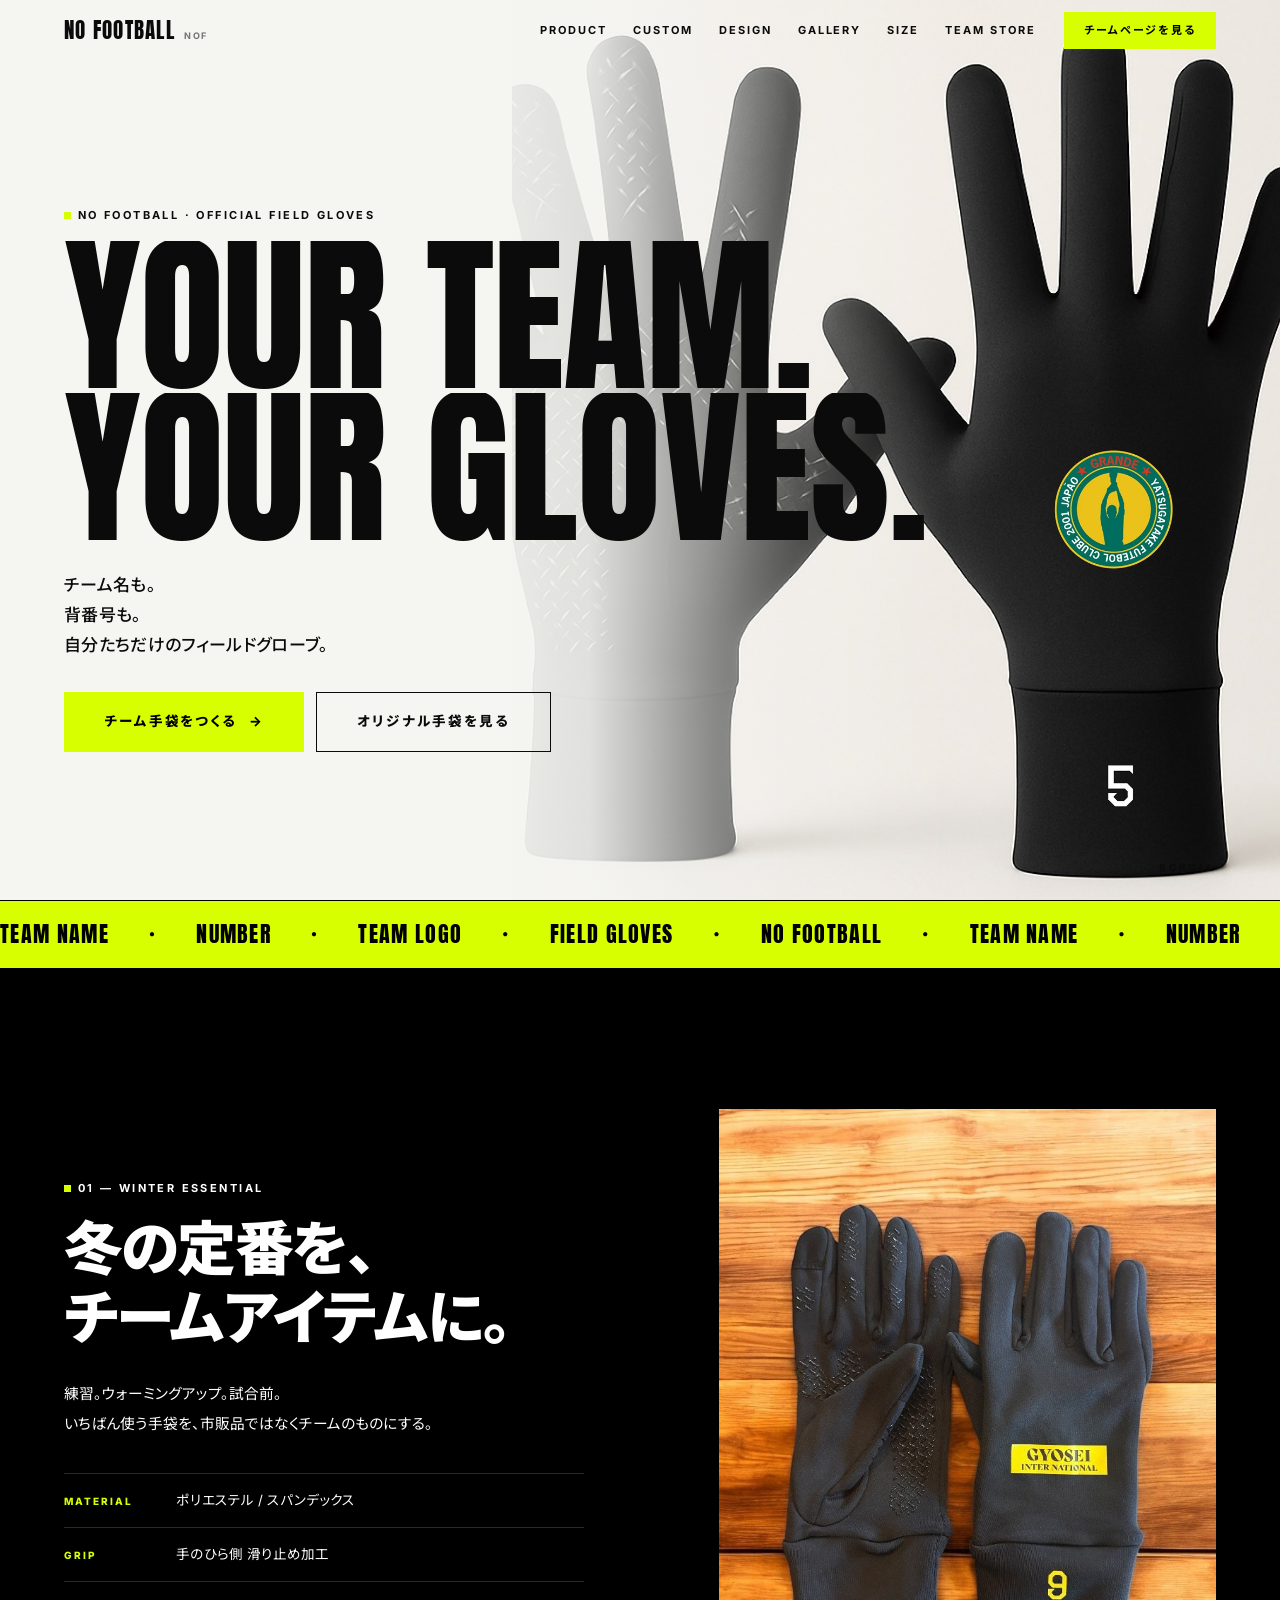
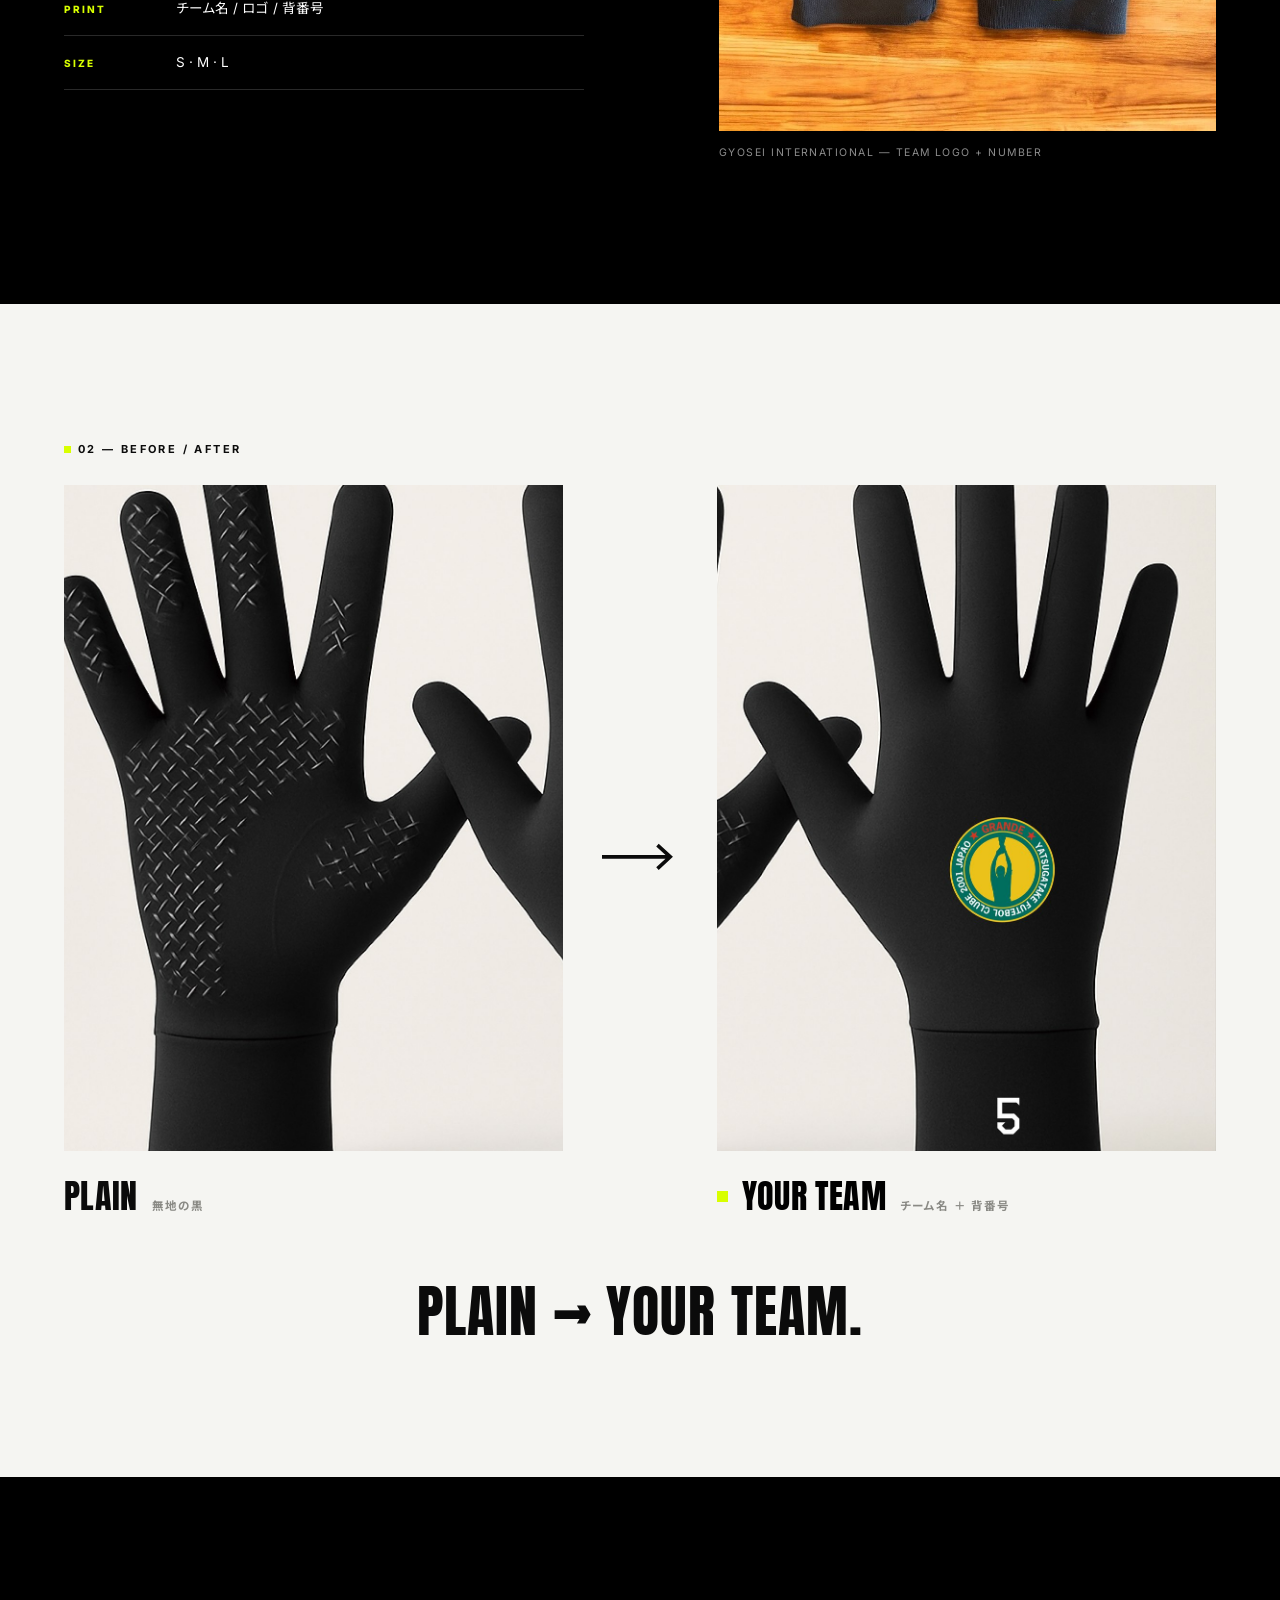
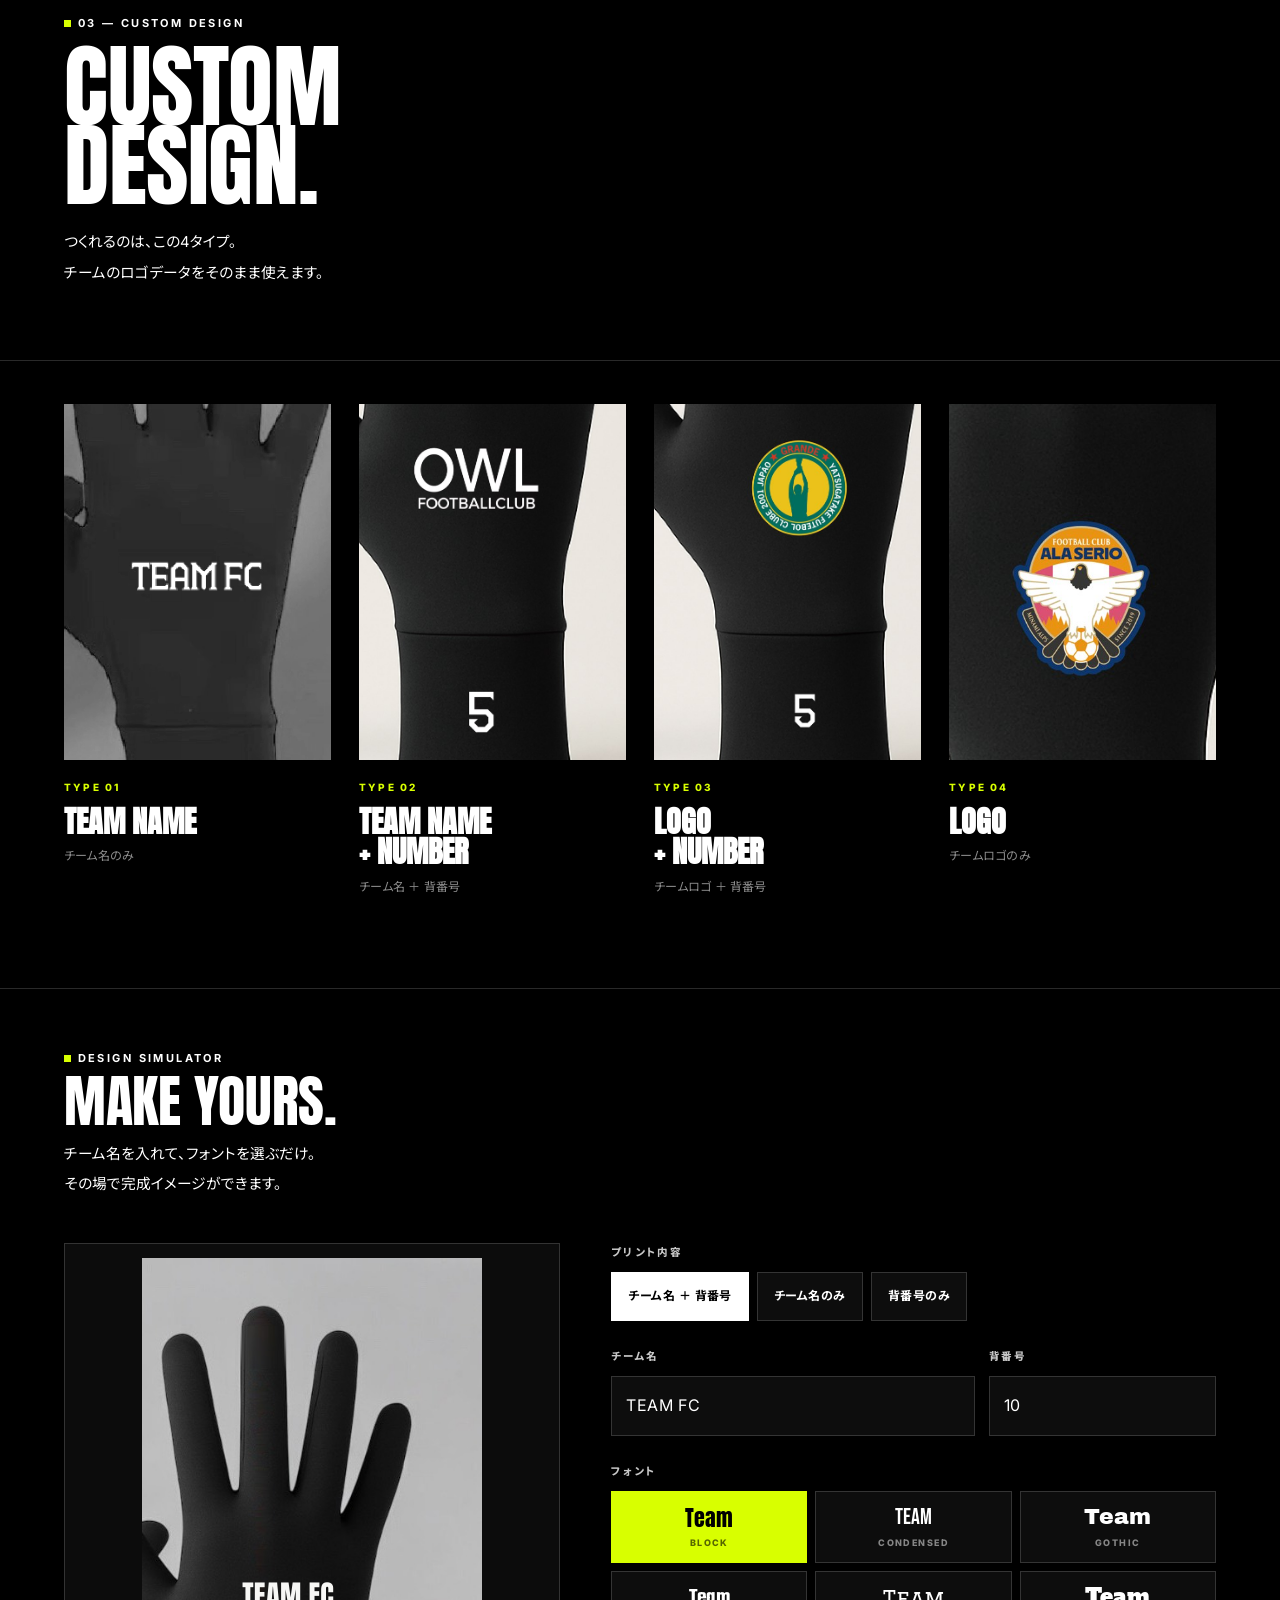
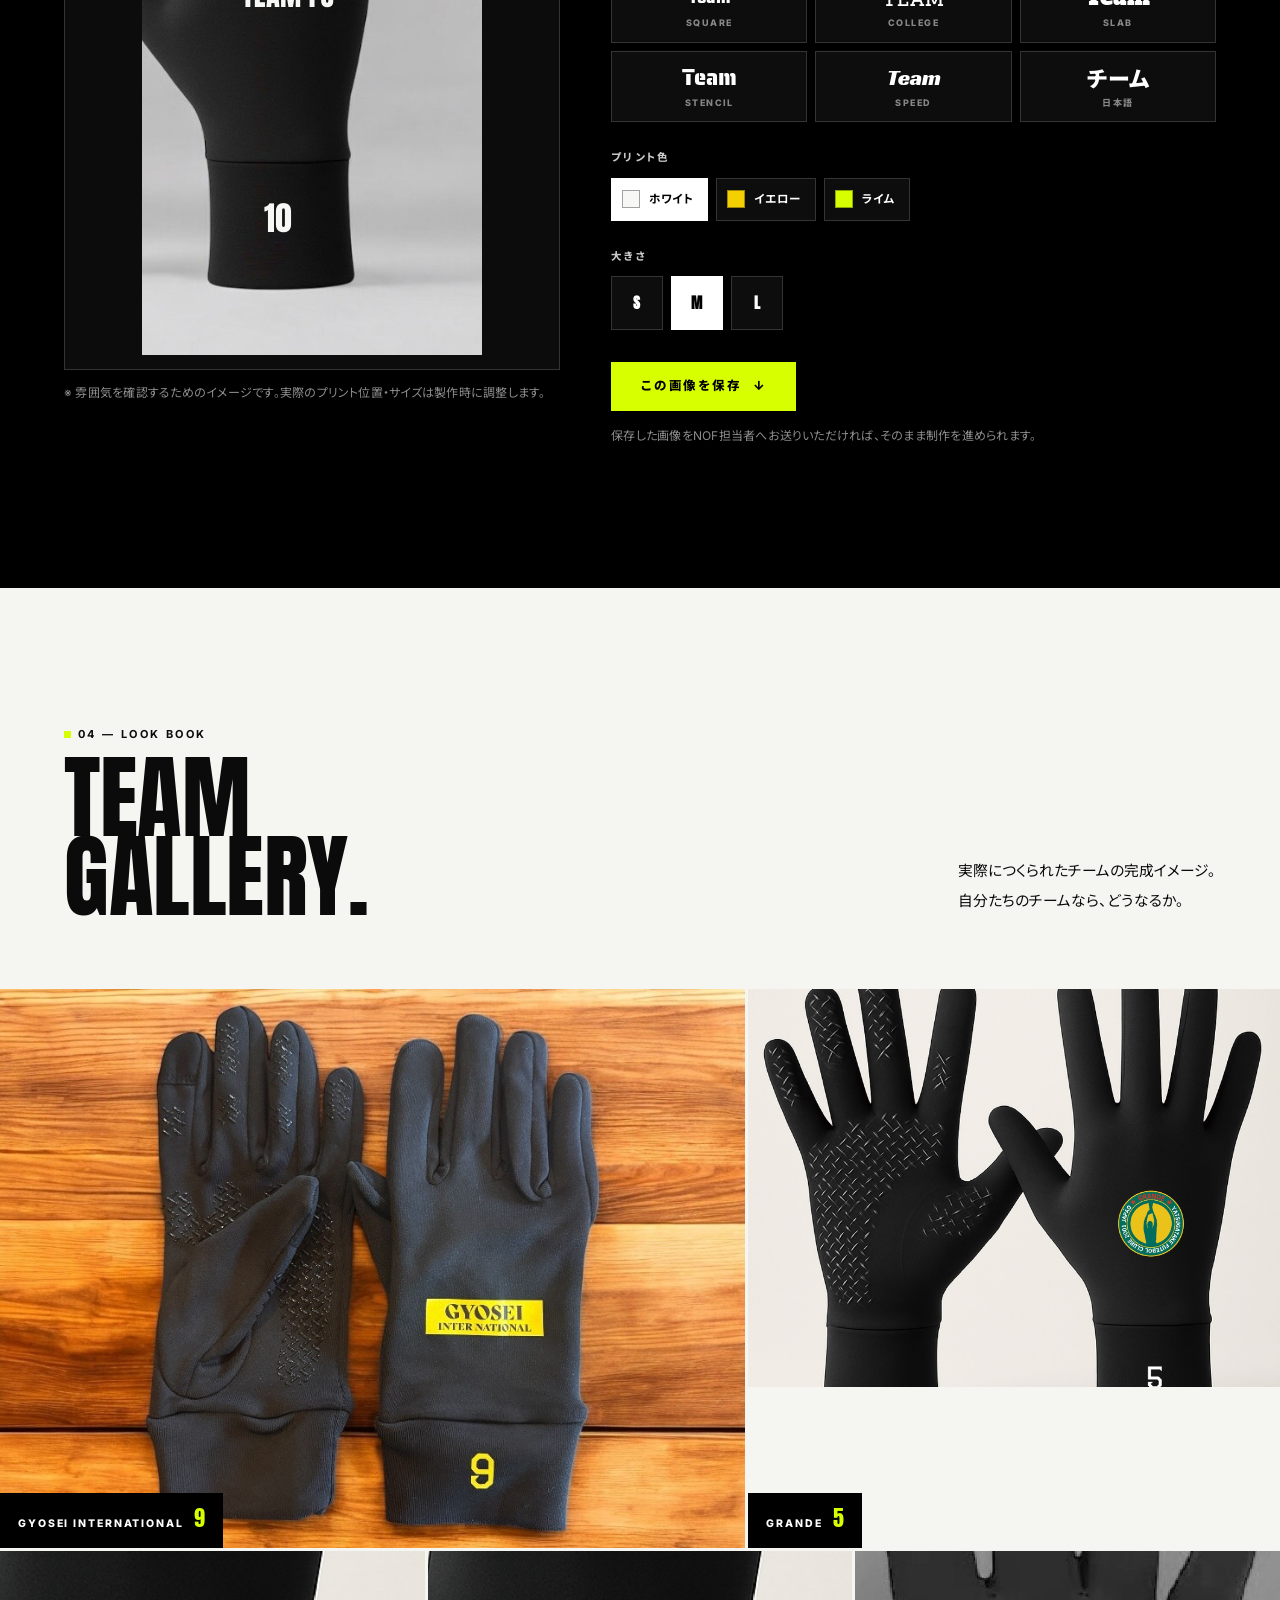
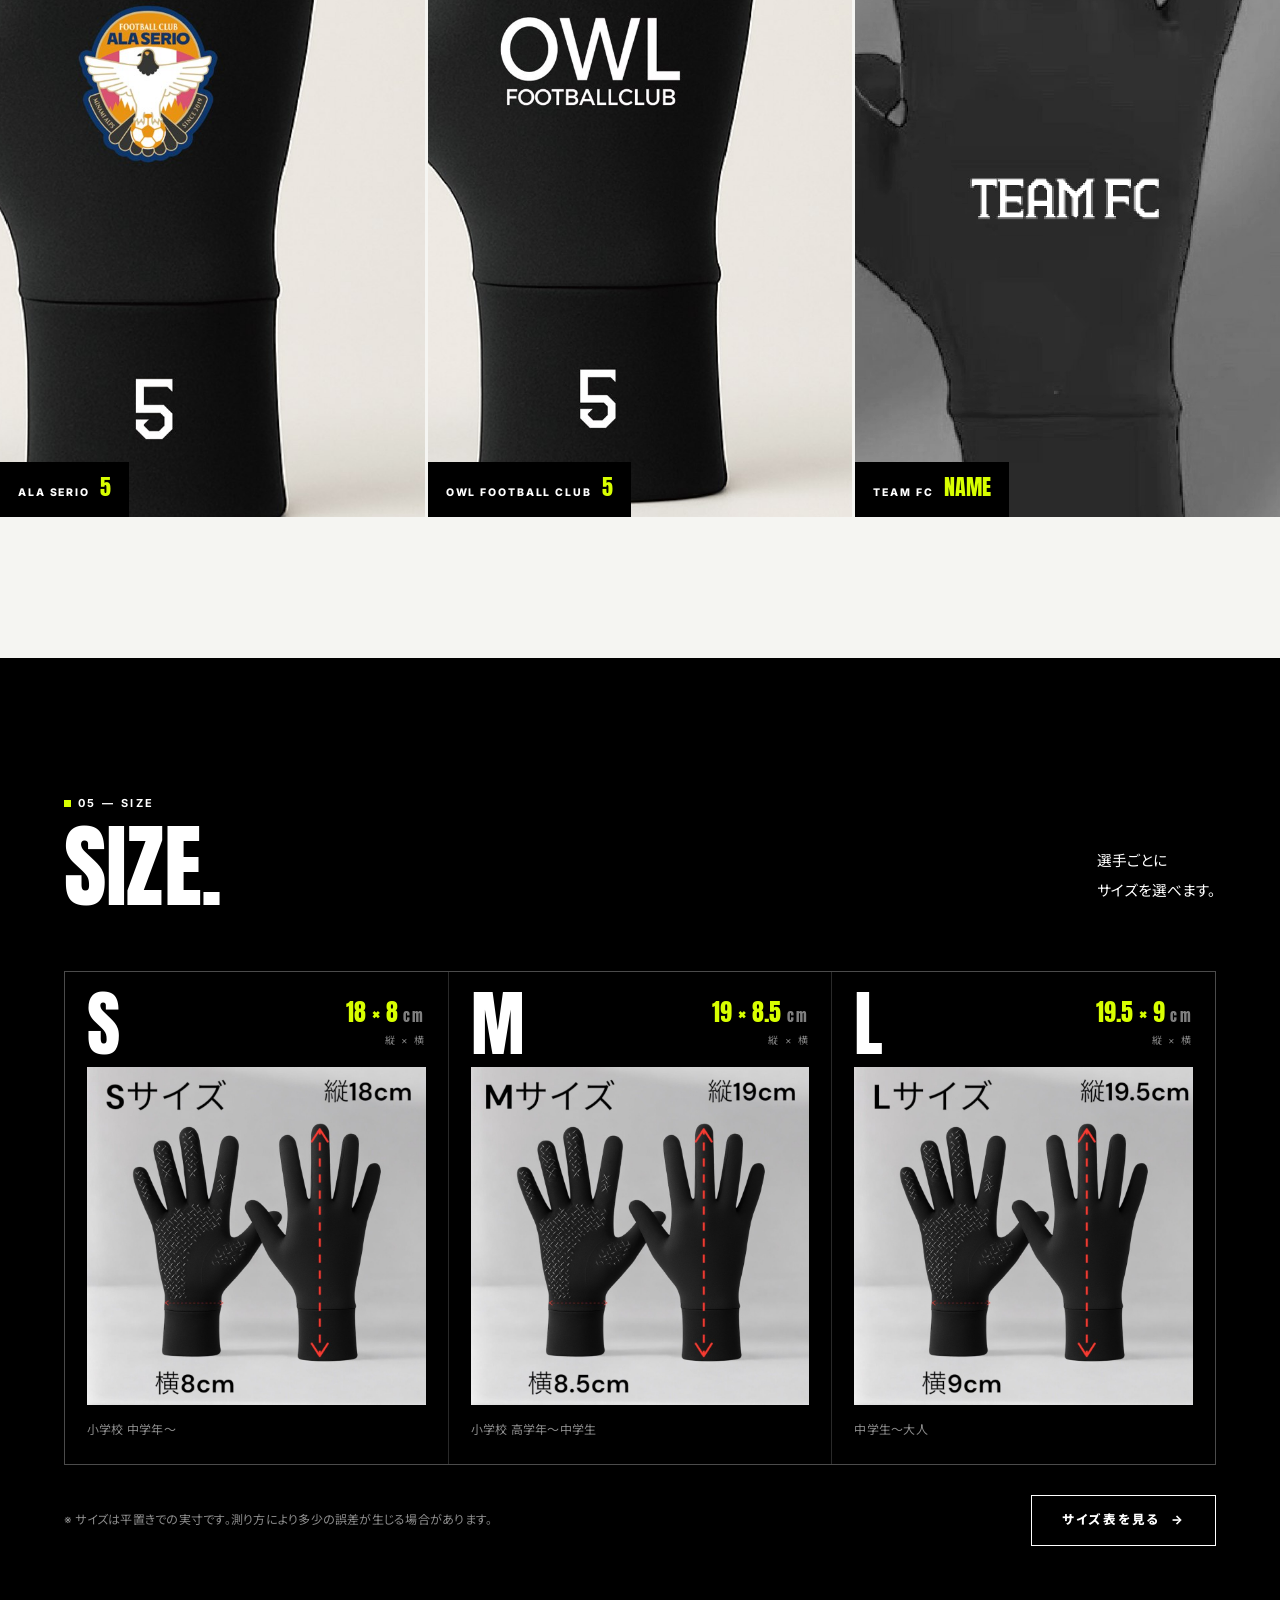
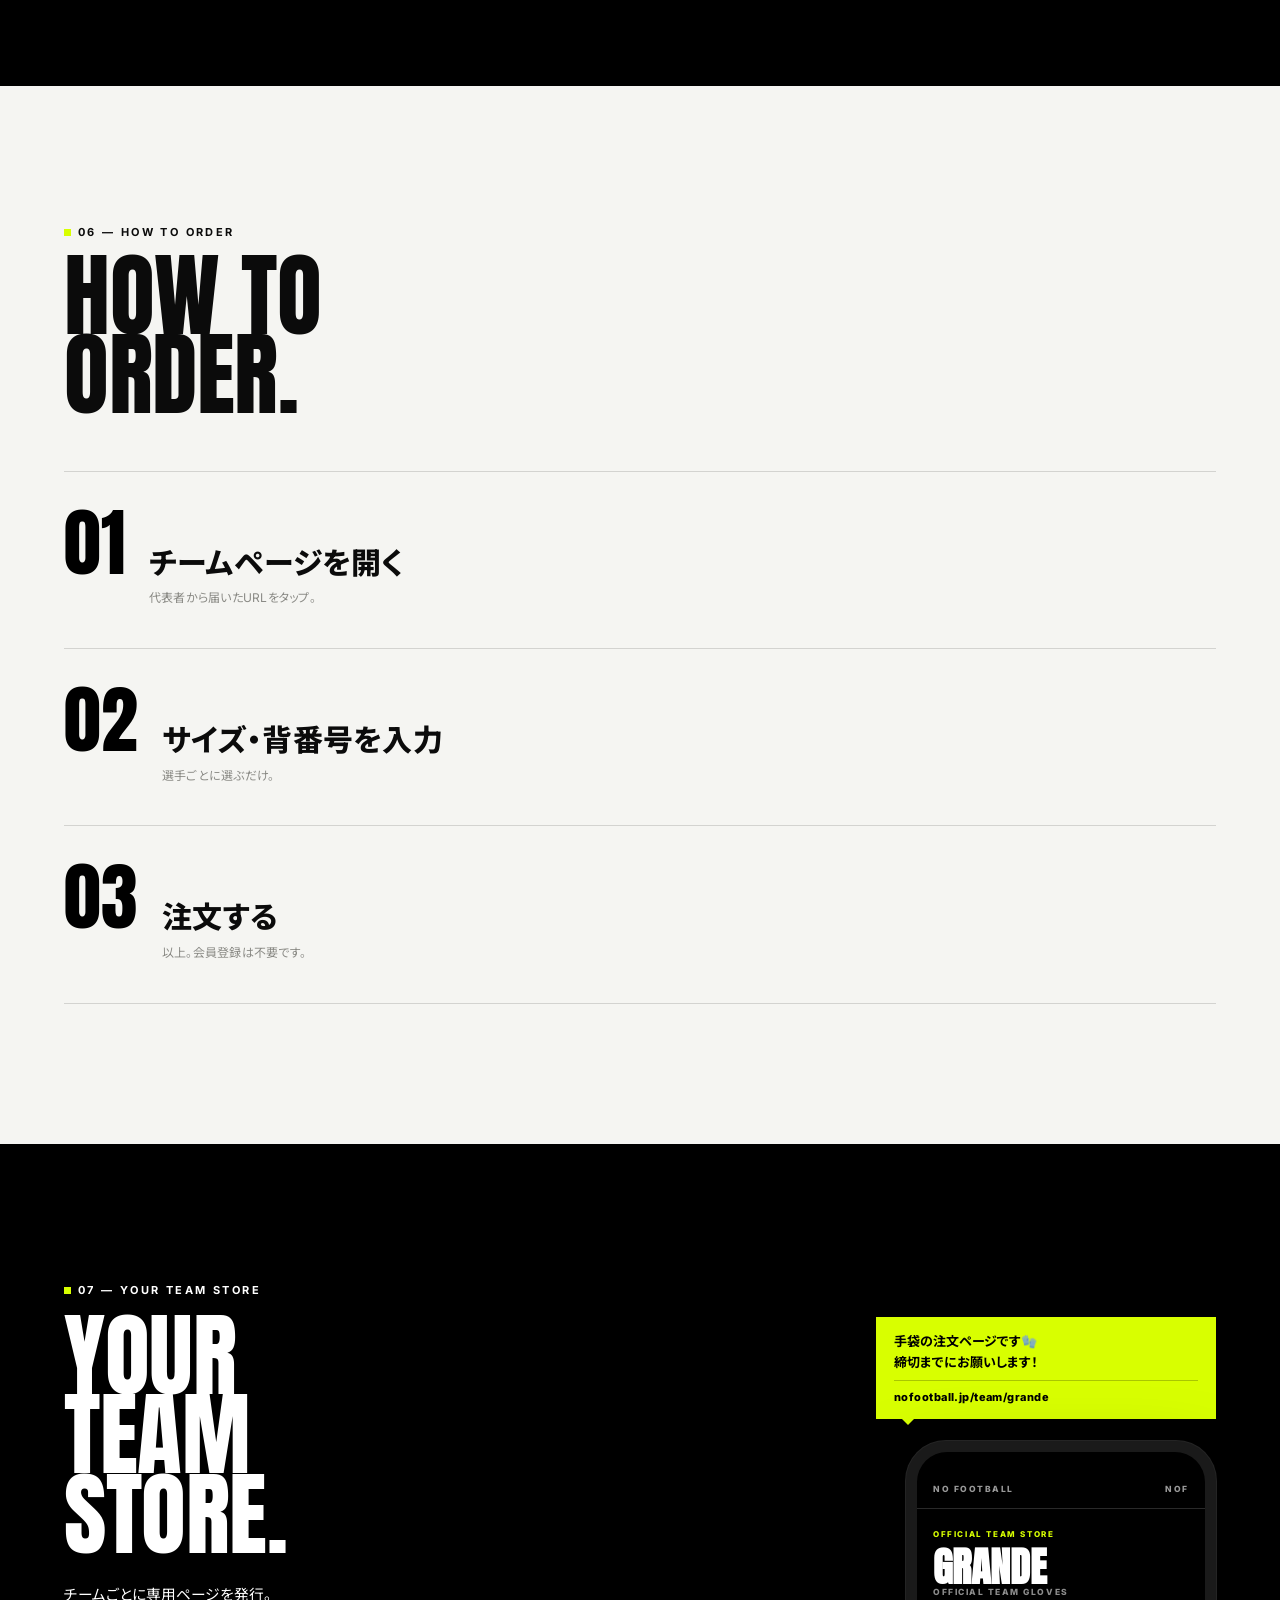
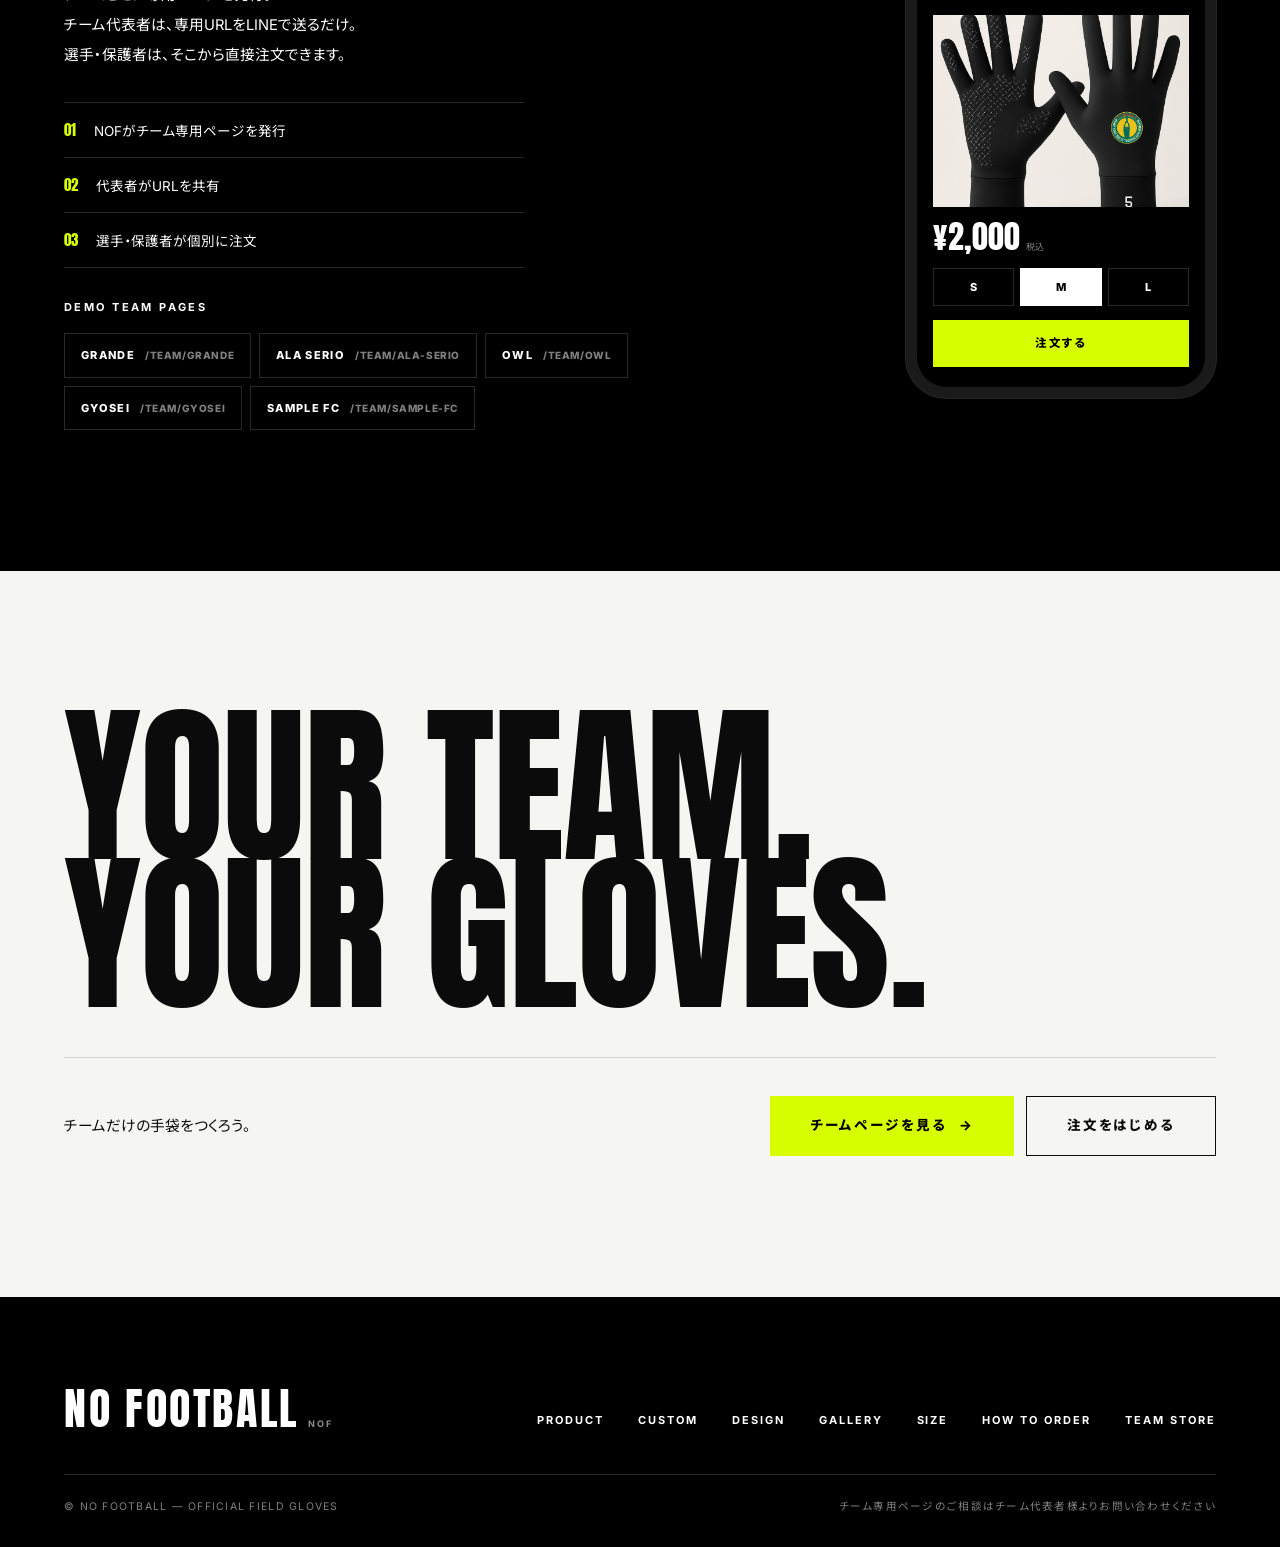
==== index.html @ 907cf690 "デザインシミュレーターを追加 - LPのCUSTOM DESIGNセクションに #designer を追加（ナビに DESIGN を追加） - チーム名・背番号を入力し、9種のフォント／プリント色／大" ====
<!DOCTYPE html>
<html lang="ja">
<head>
<meta charset="utf-8">
<meta name="viewport" content="width=device-width, initial-scale=1">
<title>NO FOOTBALL — YOUR TEAM. YOUR GLOVES. ｜ サッカーチーム専用フィールドグローブ</title>
<meta name="description" content="NO FOOTBALL（NOF）のオリジナルフィールドグローブ。チーム名・チームロゴ・背番号をプリントして、チームだけの手袋をつくれます。チームごとに専用の注文ページを発行。">
<meta name="theme-color" content="#000000">
<meta property="og:type" content="website">
<meta property="og:title" content="NO FOOTBALL — YOUR TEAM. YOUR GLOVES.">
<meta property="og:description" content="チーム名も。背番号も。自分たちだけのフィールドグローブ。">
<meta property="og:image" content="assets/images/glove-grande.jpg">

<link rel="preconnect" href="https://fonts.googleapis.com">
<link rel="preconnect" href="https://fonts.gstatic.com" crossorigin>
<link href="https://fonts.googleapis.com/css2?family=Anton&family=Inter:wght@400;500;600;700;800;900&family=Noto+Sans+JP:wght@400;500;700;900&display=swap" rel="stylesheet">
<link rel="stylesheet" href="assets/css/base.css">
<link rel="stylesheet" href="assets/css/lp.css">
<link rel="stylesheet" href="assets/css/designer.css">
<link rel="icon" href="data:image/svg+xml,%3Csvg xmlns='http://www.w3.org/2000/svg' viewBox='0 0 32 32'%3E%3Crect width='32' height='32' fill='%23000'/%3E%3Ctext x='16' y='23' font-family='Arial Black,Arial' font-size='16' font-weight='900' fill='%23D8FF00' text-anchor='middle'%3EN%3C/text%3E%3C/svg%3E">
</head>
<body>

<!-- ======================================================= HEADER ======= -->
<header class="site-header" id="siteHeader">
  <div class="site-header__in">
    <a href="index.html" class="logo">NO FOOTBALL<small>NOF</small></a>
    <nav class="nav">
      <div class="nav__links">
        <a href="#product">PRODUCT</a>
        <a href="#custom">CUSTOM</a>
        <a href="#designer">DESIGN</a>
        <a href="#gallery">GALLERY</a>
        <a href="#size">SIZE</a>
        <a href="#store">TEAM STORE</a>
      </div>
      <a href="#store" class="btn btn--acc">チームページを見る</a>
    </nav>
  </div>
</header>

<main>

  <!-- ==================================================== FIRST VIEW ==== -->
  <section class="hero">
    <div class="hero__media fig">
      <img src="assets/images/glove-grande.jpg" alt="チームエンブレムと背番号が入った黒のフィールドグローブ" fetchpriority="high">
    </div>
    <div class="hero__scrim" aria-hidden="true"></div>

    <div class="hero__in wrap">
      <p class="kicker hero__kicker">NO FOOTBALL · OFFICIAL FIELD GLOVES</p>
      <h1 class="display display--xl hero__title">
        <span class="reveal-mask" style="--d:60ms"><span>Your team.</span></span>
        <span class="reveal-mask" style="--d:180ms"><span>Your gloves.</span></span>
      </h1>
      <p class="hero__sub reveal" style="--d:340ms">
        チーム名も。<br>背番号も。<br>自分たちだけのフィールドグローブ。
      </p>
      <div class="hero__cta reveal" style="--d:440ms">
        <a href="#store" class="btn btn--acc btn--lg">チーム手袋をつくる<span class="btn__arrow">→</span></a>
        <a href="#gallery" class="btn btn--ghost btn--lg">オリジナル手袋を見る</a>
      </div>
    </div>

    <div class="hero__scroll" aria-hidden="true"><span>SCROLL</span></div>
  </section>

  <!-- ======================================================= TICKER ===== -->
  <div class="marquee" aria-hidden="true">
    <div class="marquee__track">
      <span>TEAM NAME</span><span>NUMBER</span><span>TEAM LOGO</span><span>FIELD GLOVES</span>
      <span>NO FOOTBALL</span><span>TEAM NAME</span><span>NUMBER</span><span>TEAM LOGO</span>
      <span>FIELD GLOVES</span><span>NO FOOTBALL</span>
    </div>
    <div class="marquee__track">
      <span>TEAM NAME</span><span>NUMBER</span><span>TEAM LOGO</span><span>FIELD GLOVES</span>
      <span>NO FOOTBALL</span><span>TEAM NAME</span><span>NUMBER</span><span>TEAM LOGO</span>
      <span>FIELD GLOVES</span><span>NO FOOTBALL</span>
    </div>
  </div>

  <!-- ==================================================== SECTION 01 ==== -->
  <section class="section t-dark s-intro" id="product">
    <div class="wrap s-intro__grid">
      <div class="s-intro__text">
        <p class="kicker reveal">01 — WINTER ESSENTIAL</p>
        <h2 class="display display--jp reveal" style="--d:80ms">
          冬の定番を、<br>チームアイテムに。
        </h2>
        <p class="lead reveal" style="--d:160ms">
          練習。ウォーミングアップ。試合前。<br>
          いちばん使う手袋を、市販品ではなくチームのものにする。
        </p>
        <ul class="spec-list reveal" style="--d:240ms">
          <li><span>MATERIAL</span><em>ポリエステル / スパンデックス</em></li>
          <li><span>GRIP</span><em>手のひら側 滑り止め加工</em></li>
          <li><span>PRINT</span><em>チーム名 / ロゴ / 背番号</em></li>
          <li><span>SIZE</span><em>S · M · L</em></li>
        </ul>
      </div>

      <figure class="s-intro__media reveal" style="--d:120ms">
        <div class="fig fig--zoom" style="--px:50%; --py:50%; --z:1.02">
          <img src="assets/images/photo-gyosei.jpg" alt="実物のチームオリジナル フィールドグローブ">
        </div>
        <figcaption class="note">GYOSEI INTERNATIONAL — TEAM LOGO + NUMBER</figcaption>
      </figure>
    </div>
  </section>

  <!-- ==================================================== SECTION 02 ==== -->
  <section class="section t-light s-ba">
    <div class="wrap">
      <p class="kicker reveal">02 — BEFORE / AFTER</p>

      <div class="ba">
        <figure class="ba__side reveal">
          <div class="fig" style="--px:12%; --py:50%; --z:1.3">
            <img src="assets/images/glove-grande.jpg" alt="無地の黒いフィールドグローブ">
          </div>
          <figcaption class="ba__label">PLAIN<em>無地の黒</em></figcaption>
        </figure>

        <div class="ba__arrow reveal" style="--d:120ms" aria-hidden="true">
          <svg viewBox="0 0 72 26" fill="none" xmlns="http://www.w3.org/2000/svg">
            <path d="M0 13h64M52 2l12 11-12 11" stroke="currentColor" stroke-width="3.4"/>
          </svg>
        </div>

        <figure class="ba__side ba__side--after reveal" style="--d:220ms">
          <div class="fig" style="--px:100%; --py:50%; --z:1.3">
            <img src="assets/images/glove-grande.jpg" alt="チームロゴと背番号が入ったフィールドグローブ">
          </div>
          <figcaption class="ba__label ba__label--acc">YOUR TEAM<em>チーム名 ＋ 背番号</em></figcaption>
        </figure>
      </div>

      <p class="ba__copy display display--m reveal">PLAIN → YOUR TEAM.</p>
    </div>
  </section>

  <!-- ==================================================== SECTION 03 ==== -->
  <section class="section t-dark s-custom" id="custom">
    <div class="wrap">
      <header class="s-head reveal">
        <p class="kicker">03 — CUSTOM DESIGN</p>
        <h2 class="display display--l">Custom<br>design.</h2>
        <p class="lead">つくれるのは、この4タイプ。<br>チームのロゴデータをそのまま使えます。</p>
      </header>
    </div>

    <div class="types">
      <article class="type reveal">
        <div class="fig fig--zoom fig--mono" style="--px:85%; --py:64%; --z:2.2">
          <img src="assets/images/glove-teamfc.jpg" alt="チーム名のみをプリントしたグローブ">
        </div>
        <div class="type__meta">
          <span class="type__no">TYPE 01</span>
          <h3 class="type__name">TEAM NAME</h3>
          <p class="note">チーム名のみ</p>
        </div>
      </article>

      <article class="type reveal" style="--d:90ms">
        <div class="fig fig--zoom" style="--px:91%; --py:83%; --z:2.2">
          <img src="assets/images/glove-owl.jpg" alt="チーム名と背番号をプリントしたグローブ">
        </div>
        <div class="type__meta">
          <span class="type__no">TYPE 02</span>
          <h3 class="type__name">TEAM NAME<br>+ NUMBER</h3>
          <p class="note">チーム名 ＋ 背番号</p>
        </div>
      </article>

      <article class="type reveal" style="--d:180ms">
        <div class="fig fig--zoom" style="--px:86%; --py:83%; --z:2.2">
          <img src="assets/images/glove-grande.jpg" alt="チームロゴと背番号をプリントしたグローブ">
        </div>
        <div class="type__meta">
          <span class="type__no">TYPE 03</span>
          <h3 class="type__name">LOGO<br>+ NUMBER</h3>
          <p class="note">チームロゴ ＋ 背番号</p>
        </div>
      </article>

      <article class="type reveal" style="--d:270ms">
        <div class="fig fig--zoom" style="--px:83%; --py:57%; --z:3.3">
          <img src="assets/images/glove-alaserio.jpg" alt="チームロゴのみをプリントしたグローブ">
        </div>
        <div class="type__meta">
          <span class="type__no">TYPE 04</span>
          <h3 class="type__name">LOGO</h3>
          <p class="note">チームロゴのみ</p>
        </div>
      </article>
    </div>

    <!-- ------------------------------------------ DESIGN SIMULATOR ----- -->
    <div class="wrap designer" id="designer">
      <header class="designer__head reveal">
        <p class="kicker">DESIGN SIMULATOR</p>
        <h2 class="display display--m">Make yours.</h2>
        <p class="lead">チーム名を入れて、フォントを選ぶだけ。<br>その場で完成イメージができます。</p>
      </header>

      <div class="designer__grid">

        <!-- preview -->
        <div class="designer__preview reveal">
          <div class="dz-wrap">
            <div class="dz" id="dzStage">
              <img src="assets/images/glove-blank.jpg" alt="デザインシミュレーターの手袋プレビュー" loading="lazy">
              <span class="dz__name" id="dzName"></span>
              <span class="dz__num" id="dzNum"></span>
            </div>
          </div>
          <p class="note dz-note">※ 雰囲気を確認するためのイメージです。実際のプリント位置・サイズは製作時に調整します。</p>
        </div>

        <!-- controls -->
        <div class="designer__controls reveal" style="--d:80ms">

          <div class="ds-block">
            <span class="ds-label">プリント内容</span>
            <div class="ds-group" id="dsLayouts"></div>
          </div>

          <div class="ds-block">
            <div class="ds-row">
              <label class="ds-field" id="dsTextField">
                <span class="ds-label">チーム名</span>
                <input type="text" class="ds-input" id="dsText" maxlength="16" placeholder="TEAM FC" autocomplete="off" spellcheck="false">
              </label>
              <label class="ds-field" id="dsNumberField">
                <span class="ds-label">背番号</span>
                <input type="text" class="ds-input" id="dsNumber" maxlength="3" inputmode="numeric" placeholder="10" autocomplete="off">
              </label>
            </div>
          </div>

          <div class="ds-block">
            <span class="ds-label">フォント</span>
            <div class="ds-fonts" id="dsFonts"></div>
          </div>

          <div class="ds-block">
            <span class="ds-label">プリント色</span>
            <div class="ds-group" id="dsColors"></div>
          </div>

          <div class="ds-block">
            <span class="ds-label">大きさ</span>
            <div class="ds-group" id="dsScales"></div>
          </div>

          <div class="ds-actions">
            <button type="button" class="btn btn--acc" id="dsSave">この画像を保存<span class="btn__arrow">↓</span></button>
            <span class="ds-status" id="dsStatus"></span>
          </div>
          <p class="note" style="margin-top:14px">保存した画像をNOF担当者へお送りいただければ、そのまま制作を進められます。</p>

        </div>
      </div>
    </div>
  </section>

  <!-- ==================================================== SECTION 04 ==== -->
  <section class="section t-light s-gallery" id="gallery">
    <div class="wrap">
      <header class="s-head s-head--row reveal">
        <div>
          <p class="kicker">04 — LOOK BOOK</p>
          <h2 class="display display--l">Team<br>gallery.</h2>
        </div>
        <p class="lead">実際につくられたチームの完成イメージ。<br>自分たちのチームなら、どうなるか。</p>
      </header>
    </div>

    <div class="gallery">
      <figure class="gal gal--wide reveal">
        <div class="fig fig--zoom" style="--px:50%; --py:50%; --z:1.04">
          <img src="assets/images/photo-gyosei.jpg" alt="GYOSEI INTERNATIONAL の完成イメージ">
        </div>
        <figcaption><span>GYOSEI INTERNATIONAL</span><em>9</em></figcaption>
      </figure>

      <figure class="gal gal--pair reveal" style="--d:90ms">
        <div class="fig fig--zoom" style="--px:52%; --py:48%; --z:1.02">
          <img src="assets/images/glove-grande.jpg" alt="GRANDE の完成イメージ">
        </div>
        <figcaption><span>GRANDE</span><em>5</em></figcaption>
      </figure>

      <figure class="gal gal--tall reveal" style="--d:60ms">
        <div class="fig fig--zoom" style="--px:98%; --py:86%; --z:2.1">
          <img src="assets/images/glove-alaserio.jpg" alt="ALA SERIO の完成イメージ">
        </div>
        <figcaption><span>ALA SERIO</span><em>5</em></figcaption>
      </figure>

      <figure class="gal gal--tall reveal" style="--d:150ms">
        <div class="fig fig--zoom" style="--px:97%; --py:90%; --z:2">
          <img src="assets/images/glove-owl.jpg" alt="OWL FOOTBALL CLUB の完成イメージ">
        </div>
        <figcaption><span>OWL FOOTBALL CLUB</span><em>5</em></figcaption>
      </figure>

      <figure class="gal gal--tall reveal" style="--d:120ms">
        <div class="fig fig--zoom fig--mono" style="--px:87%; --py:70%; --z:2">
          <img src="assets/images/glove-teamfc.jpg" alt="TEAM FC の完成イメージ">
        </div>
        <figcaption><span>TEAM FC</span><em>NAME</em></figcaption>
      </figure>
    </div>
  </section>

  <!-- ==================================================== SECTION 05 ==== -->
  <section class="section t-dark s-size" id="size">
    <div class="wrap">
      <header class="s-head s-head--row reveal">
        <div>
          <p class="kicker">05 — SIZE</p>
          <h2 class="display display--l">Size.</h2>
        </div>
        <p class="lead">選手ごとに<br>サイズを選べます。</p>
      </header>

      <div class="sizes" id="sizes"></div>

      <div class="size-foot reveal">
        <p class="note">※ サイズは平置きでの実寸です。測り方により多少の誤差が生じる場合があります。</p>
        <button type="button" class="btn btn--ghost" data-size-guide>サイズ表を見る<span class="btn__arrow">→</span></button>
      </div>
    </div>
  </section>

  <!-- ==================================================== SECTION 06 ==== -->
  <section class="section t-light s-how" id="how">
    <div class="wrap">
      <header class="s-head reveal">
        <p class="kicker">06 — HOW TO ORDER</p>
        <h2 class="display display--l">How to<br>order.</h2>
      </header>

      <ol class="steps">
        <li class="step reveal">
          <span class="step__no">01</span>
          <h3 class="step__title">チームページを開く</h3>
          <p class="note">代表者から届いたURLをタップ。</p>
        </li>
        <li class="step reveal" style="--d:100ms">
          <span class="step__no">02</span>
          <h3 class="step__title">サイズ・背番号を入力</h3>
          <p class="note">選手ごとに選ぶだけ。</p>
        </li>
        <li class="step reveal" style="--d:200ms">
          <span class="step__no">03</span>
          <h3 class="step__title">注文する</h3>
          <p class="note">以上。会員登録は不要です。</p>
        </li>
      </ol>
    </div>
  </section>

  <!-- ==================================================== SECTION 07 ==== -->
  <section class="section t-dark s-store" id="store">
    <div class="wrap s-store__grid">
      <div class="s-store__text">
        <p class="kicker reveal">07 — YOUR TEAM STORE</p>
        <h2 class="display display--l reveal" style="--d:60ms">Your<br>team<br>store.</h2>
        <p class="lead reveal" style="--d:140ms">
          チームごとに専用ページを発行。<br>
          チーム代表者は、専用URLをLINEで送るだけ。<br>
          選手・保護者は、そこから直接注文できます。
        </p>

        <ul class="store-points reveal" style="--d:200ms">
          <li><span>01</span>NOFがチーム専用ページを発行</li>
          <li><span>02</span>代表者がURLを共有</li>
          <li><span>03</span>選手・保護者が個別に注文</li>
        </ul>

        <div class="team-links reveal" style="--d:260ms">
          <p class="kicker kicker--plain">DEMO TEAM PAGES</p>
          <ul id="teamLinks" class="team-links__list"></ul>
        </div>
      </div>

      <div class="s-store__mock reveal" style="--d:120ms">
        <div class="chat">
          <div class="chat__bubble">
            <p>手袋の注文ページです🧤<br>締切までにお願いします！</p>
            <span class="chat__url">nofootball.jp/team/grande</span>
          </div>
        </div>

        <div class="phone" aria-hidden="true">
          <div class="phone__notch"></div>
          <div class="phone__screen">
            <div class="phone__bar"><span>NO FOOTBALL</span><span>NOF</span></div>
            <div class="phone__body">
              <p class="phone__kicker">OFFICIAL TEAM STORE</p>
              <h3 class="phone__team">GRANDE</h3>
              <p class="phone__sub">OFFICIAL TEAM GLOVES</p>
              <div class="phone__img fig" style="--px:52%; --py:48%; --z:1.02">
                <img src="assets/images/glove-grande.jpg" alt="">
              </div>
              <div class="phone__row">
                <span class="phone__price">¥2,000</span>
                <span class="phone__tax">税込</span>
              </div>
              <div class="phone__sizes"><span>S</span><span class="is-on">M</span><span>L</span></div>
              <div class="phone__cta">注文する</div>
            </div>
          </div>
        </div>
      </div>
    </div>
  </section>

  <!-- ==================================================== FINAL CTA ===== -->
  <section class="section t-light s-final" id="order">
    <div class="wrap">
      <h2 class="display display--xl s-final__title reveal">
        Your team.<br>Your gloves.
      </h2>
      <div class="s-final__foot">
        <p class="lead reveal" style="--d:80ms">チームだけの手袋をつくろう。</p>
        <div class="s-final__cta reveal" style="--d:160ms">
          <a href="team.html?team=grande" class="btn btn--acc btn--lg">チームページを見る<span class="btn__arrow">→</span></a>
          <a href="#store" class="btn btn--ghost btn--lg">注文をはじめる</a>
        </div>
      </div>
    </div>
  </section>

</main>

<!-- ======================================================= FOOTER ======= -->
<footer class="site-footer">
  <div class="wrap">
    <div class="site-footer__top">
      <a href="index.html" class="logo logo--lg">NO FOOTBALL<small>NOF</small></a>
      <nav class="site-footer__nav">
        <a href="#product">PRODUCT</a>
        <a href="#custom">CUSTOM</a>
        <a href="#designer">DESIGN</a>
        <a href="#gallery">GALLERY</a>
        <a href="#size">SIZE</a>
        <a href="#how">HOW TO ORDER</a>
        <a href="#store">TEAM STORE</a>
      </nav>
    </div>
    <div class="site-footer__bottom">
      <span>© NO FOOTBALL — OFFICIAL FIELD GLOVES</span>
      <span>チーム専用ページのご相談はチーム代表者様よりお問い合わせください</span>
    </div>
  </div>
</footer>

<script src="assets/js/teams.js"></script>
<script src="assets/js/core.js"></script>
<script src="assets/js/sizeguide.js"></script>
<script src="assets/js/lp.js"></script>
<script src="assets/js/designer.js"></script>
</body>
</html>
---- assets/css/base.css ----
/* ==========================================================================
   NO FOOTBALL (NOF) — Base / Design System
   BLACK / WHITE / OFF WHITE + fluorescent lime accent
   Editorial · Football culture · Look book
   ========================================================================== */

/* ---------- Tokens ---------- */
:root {
  --black:      #000000;
  --ink:        #0B0B0B;
  --ink-2:      #141414;
  --white:      #FFFFFF;
  --off:        #F5F5F2;
  --off-2:      #EAE9E4;
  --grey:       #8A8A85;
  --acc:        #D8FF00;          /* fluorescent lime */
  --acc-deep:   #B8DA00;

  --line-dark:  rgba(255, 255, 255, .16);
  --line-light: rgba(0, 0, 0, .14);

  --f-display: "Anton", "Arial Narrow", "Helvetica Neue", Impact, sans-serif;
  --f-sans: "Inter", "Noto Sans JP", -apple-system, BlinkMacSystemFont, "Segoe UI",
    "Hiragino Kaku Gothic ProN", "Yu Gothic", Meiryo, sans-serif;

  --head-h: 62px;
  --pad-x: clamp(20px, 5vw, 72px);
  --wrap: 1680px;

  --ease: cubic-bezier(.22, .61, .36, 1);
}

/* ---------- Reset ---------- */
*, *::before, *::after { box-sizing: border-box; }

html {
  -webkit-text-size-adjust: 100%;
  scroll-padding-top: calc(var(--head-h) + 12px);
}

body {
  margin: 0;
  background: var(--off);
  color: var(--ink);
  font-family: var(--f-sans);
  font-size: 15px;
  line-height: 1.85;
  font-feature-settings: "palt" 1;
  overflow-x: hidden;
  -webkit-font-smoothing: antialiased;
}

[hidden] { display: none !important; }
img, svg, video { display: block; max-width: 100%; }
a { color: inherit; text-decoration: none; }
button, input, select, textarea { font: inherit; color: inherit; }
button { background: none; border: 0; cursor: pointer; }
h1, h2, h3, h4, p, figure, ul, ol { margin: 0; padding: 0; }
ul, ol { list-style: none; }

::selection { background: var(--acc); color: var(--black); }

:focus-visible {
  outline: 2px solid var(--acc);
  outline-offset: 3px;
}

/* ---------- Themes ---------- */
.t-dark  { background: var(--black); color: var(--white); }
.t-light { background: var(--off);   color: var(--ink); }
.t-white { background: var(--white); color: var(--ink); }

.t-dark  ::selection { background: var(--acc); color: var(--black); }

/* ---------- Layout ---------- */
.wrap {
  width: 100%;
  max-width: var(--wrap);
  margin-inline: auto;
  padding-inline: var(--pad-x);
}

.section { padding-block: clamp(72px, 11vw, 160px); position: relative; }
.section--tight { padding-block: clamp(52px, 7vw, 96px); }
.section--flush { padding-block: 0; }

/* ---------- Typography ---------- */
.display {
  font-family: var(--f-display);
  font-weight: 400;
  text-transform: uppercase;
  line-height: .86;
  letter-spacing: -.005em;
  font-size: clamp(44px, 9.4vw, 152px);
}
.display--xl { font-size: clamp(54px, 13.5vw, 230px); }
.display--l  { font-size: clamp(38px, 7.2vw, 116px); }
.display--m  { font-size: clamp(28px, 4.4vw, 64px); }
.display--s  { font-size: clamp(22px, 3vw, 40px); }

/* 日本語の大見出しは Anton が使えないので、太いゴシックで組む */
.display--jp {
  font-family: var(--f-sans);
  font-weight: 900;
  text-transform: none;
  line-height: 1.18;
  letter-spacing: -.03em;
  font-size: clamp(27px, 4.6vw, 62px);
}

.kicker {
  display: flex;
  flex-wrap: wrap;
  align-items: center;
  gap: .4em .6em;
  font-size: 11px;
  font-weight: 700;
  letter-spacing: .22em;
  text-transform: uppercase;
  line-height: 1;
}
.kicker::before {
  content: "";
  width: 7px; height: 7px;
  background: var(--acc);
  flex: none;
}
.kicker--plain::before { display: none; }

.lead {
  font-size: clamp(14px, 1.15vw, 17px);
  line-height: 2.05;
  max-width: 34em;
}
.note {
  font-size: 12px;
  line-height: 1.9;
  letter-spacing: .02em;
  color: var(--grey);
}
.t-dark .note { color: rgba(255, 255, 255, .55); }

.acc { color: var(--acc); }
.num-acc { font-family: var(--f-display); color: var(--acc); }

.rule { height: 1px; background: var(--line-light); border: 0; }
.t-dark .rule { background: var(--line-dark); }

/* ---------- Buttons ---------- */
.btn {
  --btn-bg: var(--black);
  --btn-fg: var(--white);
  display: inline-flex;
  align-items: center;
  justify-content: center;
  gap: .9em;
  padding: 18px 30px;
  background: var(--btn-bg);
  color: var(--btn-fg);
  border-radius: 0;
  font-size: 12.5px;
  font-weight: 800;
  letter-spacing: .14em;
  text-transform: uppercase;
  line-height: 1;
  white-space: nowrap;
  transition: transform .25s var(--ease), background-color .25s var(--ease),
              color .25s var(--ease), opacity .25s var(--ease);
}
.btn__arrow { transition: transform .3s var(--ease); }
.btn:hover  { transform: translateY(-2px); }
.btn:hover .btn__arrow { transform: translateX(5px); }
.btn:active { transform: translateY(0); }

.btn--acc   { --btn-bg: var(--acc); --btn-fg: var(--black); }
.btn--acc:hover { --btn-bg: #E6FF3D; }
.btn--white { --btn-bg: var(--white); --btn-fg: var(--black); }
.btn--lg    { padding: 22px 40px; font-size: 13.5px; }
.btn--full  { display: flex; width: 100%; }

.btn--ghost {
  --btn-bg: transparent;
  --btn-fg: currentColor;
  border: 1px solid currentColor;
}
.btn--ghost:hover { --btn-bg: var(--black); --btn-fg: var(--white); border-color: var(--black); }
.t-dark .btn--ghost:hover { --btn-bg: var(--white); --btn-fg: var(--black); border-color: var(--white); }

.btn[disabled] { opacity: .35; pointer-events: none; }

/* JP label inside a latin button */
.btn__jp { font-size: 12px; letter-spacing: .1em; font-weight: 700; }

/* ---------- Figure / CSS crop helper ---------------------------------------
   Crops a point of interest out of a large source photo without new files.
   --px / --py = focal point, --z = zoom.
   -------------------------------------------------------------------------- */
.fig {
  position: relative;
  overflow: hidden;
  background: var(--off-2);
}
.fig > img {
  position: absolute;
  inset: 0;
  width: 100%;
  height: 100%;
  object-fit: cover;
  object-position: var(--px, 50%) var(--py, 50%);
  transform: scale(var(--z, 1));
  transform-origin: var(--px, 50%) var(--py, 50%);
  transition: transform .9s var(--ease);
}
.fig--zoom:hover > img { transform: scale(calc(var(--z, 1) * 1.06)); }
.fig--mono > img { filter: grayscale(1) brightness(1.18) contrast(1.02); }

/* ---------- Header ---------- */
.site-header {
  position: fixed;
  inset: 0 0 auto 0;
  z-index: 90;
  height: var(--head-h);
  display: flex;
  align-items: center;
  color: var(--ink);
  transition: background-color .35s var(--ease), color .35s var(--ease),
              border-color .35s var(--ease);
  border-bottom: 1px solid transparent;
}
.site-header.is-dark  { color: var(--white); }
.site-header.is-stuck {
  background: var(--black);
  color: var(--white);
  border-bottom-color: var(--line-dark);
}
.site-header__in {
  width: 100%;
  max-width: var(--wrap);
  margin-inline: auto;
  padding-inline: var(--pad-x);
  display: flex;
  align-items: center;
  gap: 28px;
}

.logo {
  font-family: var(--f-display);
  font-size: 21px;
  letter-spacing: .06em;
  line-height: 1;
  text-transform: uppercase;
  display: inline-flex;
  align-items: baseline;
  gap: 9px;
}
.logo small {
  font-family: var(--f-sans);
  font-size: 9px;
  font-weight: 700;
  letter-spacing: .2em;
  opacity: .55;
}

.nav {
  margin-left: auto;
  display: flex;
  align-items: center;
  gap: 28px;
}
.nav__links { display: flex; align-items: center; gap: 26px; }
.nav a {
  font-size: 11px;
  font-weight: 700;
  letter-spacing: .18em;
  text-transform: uppercase;
  position: relative;
  padding-block: 6px;
}
.nav a::after {
  content: "";
  position: absolute;
  left: 0; bottom: 0;
  width: 100%; height: 2px;
  background: var(--acc);
  transform: scaleX(0);
  transform-origin: left;
  transition: transform .3s var(--ease);
}
.nav a:hover::after { transform: scaleX(1); }
.nav .btn { padding: 13px 20px; font-size: 11px; }

@media (max-width: 900px) {
  .nav__links { display: none; }
  .nav { gap: 14px; }
}

/* ---------- Marquee ---------- */
.marquee {
  overflow: hidden;
  background: var(--acc);
  color: var(--black);
  border-block: 1px solid var(--black);
  padding-block: 13px;
  display: flex;
  user-select: none;
}
.marquee--dark { background: var(--black); color: var(--white); border-color: var(--line-dark); }
.marquee__track {
  display: flex;
  gap: 40px;
  padding-right: 40px;
  flex: none;
  min-width: 100%;
  animation: marquee 34s linear infinite;
}
.marquee__track span {
  font-family: var(--f-display);
  font-size: clamp(14px, 1.8vw, 22px);
  letter-spacing: .06em;
  text-transform: uppercase;
  white-space: nowrap;
  display: inline-flex;
  align-items: center;
  gap: 40px;
}
.marquee__track span::after { content: "●"; font-size: .45em; transform: translateY(-.15em); }
@keyframes marquee { to { transform: translateX(-100%); } }

/* ---------- Scroll reveal ---------- */
.reveal {
  opacity: 0;
  transform: translateY(28px);
  transition: opacity .9s var(--ease), transform .9s var(--ease);
  transition-delay: var(--d, 0ms);
}
.reveal.is-in { opacity: 1; transform: none; }

.reveal-x { opacity: 0; transform: translateX(-26px); }
.reveal-x.is-in { opacity: 1; transform: none; transition: opacity .9s var(--ease), transform .9s var(--ease); transition-delay: var(--d, 0ms); }

.reveal-mask { overflow: hidden; display: block; }
.reveal-mask > * {
  display: block;
  transform: translateY(105%);
  transition: transform 1s var(--ease);
  transition-delay: var(--d, 0ms);
}
.reveal-mask.is-in > * { transform: none; }

/* ---------- Footer ---------- */
.site-footer { background: var(--black); color: var(--white); padding-block: clamp(56px, 7vw, 96px) 30px; }
.site-footer__top {
  display: flex;
  flex-wrap: wrap;
  gap: 40px 60px;
  justify-content: space-between;
  align-items: flex-end;
  padding-bottom: 44px;
  border-bottom: 1px solid var(--line-dark);
}
.site-footer__nav { display: flex; flex-wrap: wrap; gap: 12px 34px; }
.site-footer__nav a { font-size: 11px; font-weight: 700; letter-spacing: .18em; text-transform: uppercase; }
.site-footer__nav a:hover { color: var(--acc); }
.site-footer__bottom {
  padding-top: 22px;
  display: flex;
  flex-wrap: wrap;
  gap: 8px 28px;
  justify-content: space-between;
  font-size: 10.5px;
  letter-spacing: .12em;
  text-transform: uppercase;
  color: rgba(255, 255, 255, .5);
}

/* ---------- Team link chips (LP / team-not-found) ---------- */
.team-links__list { display: flex; flex-wrap: wrap; gap: 8px; margin-top: 14px; }
.team-links__list a {
  display: inline-flex;
  align-items: center;
  gap: 10px;
  padding: 11px 16px;
  border: 1px solid var(--line-dark);
  font-size: 11px;
  font-weight: 800;
  letter-spacing: .12em;
  text-transform: uppercase;
  transition: background-color .25s var(--ease), color .25s var(--ease), border-color .25s var(--ease);
}
.team-links__list a:hover { background: var(--acc); color: var(--black); border-color: var(--acc); }
.team-links__list a i { font-style: normal; opacity: .5; font-size: 10px; letter-spacing: .06em; }
.team-links__list a:hover i { opacity: .7; }

/* ---------- Size guide modal ---------- */
.sg { position: fixed; inset: 0; z-index: 200; display: flex; align-items: flex-end; justify-content: center; }
.sg__backdrop {
  position: absolute; inset: 0;
  background: rgba(0, 0, 0, .78);
  opacity: 0;
  transition: opacity .3s var(--ease);
}
.sg.is-open .sg__backdrop { opacity: 1; }
.sg__panel {
  position: relative;
  width: 100%;
  max-width: 1100px;
  max-height: 92svh;
  overflow-y: auto;
  background: var(--black);
  color: var(--white);
  padding: clamp(22px, 4vw, 44px);
  transform: translateY(24px);
  opacity: 0;
  transition: transform .38s var(--ease), opacity .38s var(--ease);
}
.sg.is-open .sg__panel { transform: none; opacity: 1; }
.sg__head { display: flex; align-items: flex-start; justify-content: space-between; gap: 20px; margin-bottom: 22px; }
.sg__head .kicker { margin-bottom: 10px; }
.sg__close {
  font-size: 10.5px; font-weight: 800; letter-spacing: .16em;
  padding: 10px 14px; border: 1px solid var(--line-dark);
  transition: background-color .25s var(--ease), color .25s var(--ease);
}
.sg__close:hover { background: var(--acc); color: var(--black); border-color: var(--acc); }
.sg__grid { display: grid; gap: 1px; background: var(--line-dark); border: 1px solid var(--line-dark); }
.sg__item { margin: 0; background: var(--black); padding: 16px; }
.sg__item .fig { aspect-ratio: 1 / 1; background: #131313; margin-bottom: 12px; }
.sg__item figcaption { display: grid; gap: 4px; }
.sg__id { font-family: var(--f-display); font-size: 34px; line-height: 1; }
.sg__dim { font-size: 13px; font-weight: 700; color: var(--acc); }
.sg__hint { font-size: 11px; color: rgba(255, 255, 255, .55); }
.sg__note { margin-top: 18px; }
@media (min-width: 720px) {
  .sg { align-items: center; }
  .sg__grid { grid-template-columns: repeat(3, 1fr); }
}

/* ---------- Utility ---------- */
.sr-only {
  position: absolute; width: 1px; height: 1px;
  padding: 0; margin: -1px; overflow: hidden;
  clip: rect(0 0 0 0); white-space: nowrap; border: 0;
}
.stack-8  { display: grid; gap: 8px; }
.stack-16 { display: grid; gap: 16px; }
.stack-24 { display: grid; gap: 24px; }
.stack-40 { display: grid; gap: 40px; }

@media (prefers-reduced-motion: reduce) {
  html { scroll-behavior: auto; }
  *, *::before, *::after {
    animation-duration: .001ms !important;
    animation-iteration-count: 1 !important;
    transition-duration: .001ms !important;
  }
  .reveal, .reveal-x { opacity: 1; transform: none; }
  .reveal-mask > * { transform: none; }
}
---- assets/css/lp.css ----
/* ==========================================================================
   NOF — Landing Page
   ========================================================================== */

/* ---------------------------------------------------------------- HERO --- */
/* モバイル: 上に商品写真、下にコピー。デスクトップ: 全面写真 + 左寄せコピー。 */
.hero {
  position: relative;
  min-height: 100svh;
  display: grid;
  grid-template-rows: minmax(0, 52svh) auto;
  align-content: start;
  background: var(--off);
  overflow: hidden;
  isolation: isolate;
}
.hero__media {
  grid-row: 1;
  --px: 50%; --py: 46%; --z: 1.02;
}
.hero__media > img { transition: none; }
.hero__scrim { display: none; }
.hero__in {
  grid-row: 2;
  position: relative;
  padding-block: 26px 46px;
}
.hero__kicker { margin-bottom: 20px; }
.hero__title { margin-bottom: 26px; }
.hero__title .reveal-mask { padding-bottom: .02em; }
.hero__sub {
  font-size: clamp(13px, 3.4vw, 17px);
  font-weight: 500;
  line-height: 1.75;
  letter-spacing: .02em;
  margin-bottom: 32px;
}
.hero__cta { display: flex; flex-wrap: wrap; gap: 12px; }

.hero__scroll {
  position: absolute;
  right: var(--pad-x);
  bottom: 24px;
  font-size: 10px;
  font-weight: 800;
  letter-spacing: .26em;
  display: none;
}
.hero__scroll span { display: block; animation: scrollHint 2.2s var(--ease) infinite; }
@keyframes scrollHint {
  0%, 100% { transform: translateY(0); opacity: .35; }
  50%      { transform: translateY(7px); opacity: 1; }
}

@media (min-width: 900px) {
  .hero { display: flex; align-items: center; }
  .hero__media {
    position: absolute;
    inset: 0 0 0 40%;
    z-index: -2;
    --px: 64%; --py: 48%; --z: 1.08;
  }
  .hero__scrim {
    display: block;
    position: absolute; inset: 0; z-index: -1;
    background: linear-gradient(to right,
      var(--off) 28%,
      rgba(245, 245, 242, .90) 46%,
      rgba(245, 245, 242, .30) 62%,
      rgba(245, 245, 242, 0) 74%);
  }
  .hero__in { padding-block: var(--head-h) 0; max-width: min(var(--wrap), 100%); }
  .hero__sub { max-width: 24em; }
  .hero__scroll { display: block; }
}

/* ------------------------------------------------------- SECTION HEADS --- */
.s-head { max-width: 100%; }
.s-head .kicker { margin-bottom: 18px; }
.s-head .display { margin-bottom: 22px; }
.s-head--row {
  display: flex;
  flex-wrap: wrap;
  gap: 26px 60px;
  align-items: flex-end;
  justify-content: space-between;
}
.s-head--row .display { margin-bottom: 0; }
.s-head--row .lead { max-width: 26em; }

/* ------------------------------------------------------------ SECTION 1 -- */
.s-intro__grid {
  display: grid;
  gap: clamp(40px, 6vw, 80px);
  align-items: center;
}
.s-intro__text .kicker { margin-bottom: 20px; }
.s-intro__text .display { margin-bottom: 26px; }
.s-intro__text .lead { margin-bottom: 34px; }

.spec-list { display: grid; gap: 0; border-top: 1px solid var(--line-dark); max-width: 520px; }
.spec-list li {
  display: flex;
  gap: 20px;
  align-items: baseline;
  padding-block: 14px;
  border-bottom: 1px solid var(--line-dark);
}
.spec-list span {
  flex: none;
  width: 92px;
  font-size: 10px;
  font-weight: 800;
  letter-spacing: .2em;
  color: var(--acc);
}
.spec-list em { font-style: normal; font-size: 13.5px; }

.s-intro__media .fig { aspect-ratio: 4 / 5; }
.s-intro__media figcaption { padding-top: 12px; letter-spacing: .14em; text-transform: uppercase; font-size: 10.5px; }

@media (min-width: 980px) {
  .s-intro__grid { grid-template-columns: 1fr 0.86fr; }
}

/* ------------------------------------------------- SECTION 2 BEFORE/AFTER */
.s-ba .kicker { margin-bottom: 30px; }
.ba {
  display: grid;
  gap: 18px;
  align-items: center;
  grid-template-columns: 1fr;
}
.ba__side { margin: 0; }
.ba__side .fig { aspect-ratio: 3 / 4; background: var(--off-2); }
.ba__side--after .fig { outline: 2px solid var(--black); outline-offset: -2px; }
.ba__label {
  display: flex;
  flex-wrap: wrap;
  align-items: baseline;
  gap: 4px 14px;
  padding-top: 14px;
  font-family: var(--f-display);
  font-size: clamp(20px, 3.6vw, 34px);
  text-transform: uppercase;
  letter-spacing: .01em;
}
.ba__label em {
  font-family: var(--f-sans);
  font-style: normal;
  font-size: 11.5px;
  font-weight: 700;
  letter-spacing: .1em;
  color: var(--grey);
}
.ba__label--acc { color: var(--black); }
.ba__label--acc::before {
  content: "";
  width: 11px; height: 11px;
  background: var(--acc);
  align-self: center;
}
.ba__arrow {
  display: flex;
  align-items: center;
  justify-content: center;
  transform: rotate(90deg);
  padding-block: 10px;
}
.ba__arrow svg { width: clamp(46px, 6vw, 78px); height: auto; }
.ba__copy {
  margin-top: clamp(34px, 5vw, 60px);
  text-align: center;
  letter-spacing: .02em;
}

@media (min-width: 760px) {
  .ba { grid-template-columns: 1fr auto 1fr; gap: clamp(18px, 3vw, 44px); }
  .ba__arrow { transform: none; }
}

/* ---------------------------------------------------- SECTION 3 CUSTOM --- */
.s-custom .s-head { margin-bottom: clamp(40px, 6vw, 72px); }
.types {
  display: grid;
  grid-template-columns: repeat(2, 1fr);
  gap: clamp(22px, 3vw, 40px) clamp(14px, 2.2vw, 32px);
  padding-inline: var(--pad-x);
  padding-top: clamp(26px, 3.4vw, 44px);
  border-top: 1px solid var(--line-dark);
}
.type .fig { aspect-ratio: 3 / 4; background: #0E0E0E; margin-bottom: 18px; }
.type__no {
  display: block;
  font-size: 10px;
  font-weight: 800;
  letter-spacing: .22em;
  color: var(--acc);
  margin-bottom: 10px;
}
.type__name {
  font-family: var(--f-display);
  font-size: clamp(19px, 2.4vw, 30px);
  line-height: 1.02;
  text-transform: uppercase;
  margin-bottom: 8px;
}

@media (min-width: 900px) {
  .types { grid-template-columns: repeat(4, 1fr); }
}

/* --------------------------------------------------- SECTION 4 GALLERY --- */
.s-gallery .s-head { margin-bottom: clamp(40px, 6vw, 72px); }
.gallery {
  display: grid;
  grid-template-columns: repeat(2, 1fr);
  gap: 3px;
  padding-inline: 0;
}
.gal { margin: 0; position: relative; grid-column: span 1; }
.gal .fig { aspect-ratio: 3 / 4; background: var(--off-2); }
.gal--wide, .gal--pair { grid-column: span 2; }
.gal--wide .fig, .gal--pair .fig { aspect-ratio: 4 / 3; }
.gal figcaption {
  position: absolute;
  left: 0; bottom: 0;
  padding: 12px 14px;
  display: flex;
  align-items: baseline;
  gap: 10px;
  background: var(--black);
  color: var(--white);
}
.gal figcaption span {
  font-size: 9.5px;
  font-weight: 800;
  letter-spacing: .18em;
  text-transform: uppercase;
}
.gal figcaption em {
  font-family: var(--f-display);
  font-style: normal;
  font-size: 17px;
  color: var(--acc);
  line-height: 1;
}

@media (min-width: 860px) {
  .gallery { grid-template-columns: repeat(12, 1fr); }
  .gal--wide { grid-column: span 7; }
  .gal--pair { grid-column: span 5; }
  .gal--tall { grid-column: span 4; }
  .gal--tall .fig { aspect-ratio: 3 / 4; }
  .gal figcaption { padding: 14px 18px; }
  .gal figcaption span { font-size: 10.5px; }
  .gal figcaption em { font-size: 22px; }
}

/* ------------------------------------------------------ SECTION 5 SIZE --- */
.s-size .s-head { margin-bottom: clamp(38px, 5vw, 64px); }
.sizes {
  display: grid;
  grid-template-columns: 1fr;
  gap: 1px;
  background: var(--line-dark);
  border: 1px solid var(--line-dark);
}
.size-card { background: var(--black); padding: 22px; display: grid; gap: 14px; }
.size-card .fig { aspect-ratio: 1 / 1; background: #131313; }
.size-card__head { display: flex; align-items: flex-end; justify-content: space-between; gap: 16px; }
.size-card__id {
  font-family: var(--f-display);
  font-size: clamp(40px, 6vw, 72px);
  line-height: .82;
}
.size-card__dim { text-align: right; }
.size-card__dim strong {
  display: block;
  font-family: var(--f-display);
  font-size: clamp(17px, 2vw, 24px);
  font-weight: 400;
  color: var(--acc);
  line-height: 1.1;
}
.size-card__dim span { font-size: 10px; letter-spacing: .16em; color: rgba(255,255,255,.5); }

.size-foot {
  margin-top: 30px;
  display: flex;
  flex-wrap: wrap;
  gap: 18px 30px;
  align-items: center;
  justify-content: space-between;
}

@media (min-width: 760px) {
  .sizes { grid-template-columns: repeat(3, 1fr); }
}

/* -------------------------------------------------------- SECTION 6 HOW -- */
.s-how .s-head { margin-bottom: clamp(34px, 5vw, 56px); }
.steps { border-top: 1px solid var(--line-light); }
.step {
  display: grid;
  grid-template-columns: auto 1fr;
  align-items: baseline;
  gap: 4px 24px;
  padding-block: clamp(22px, 3.4vw, 38px);
  border-bottom: 1px solid var(--line-light);
}
.step__no {
  font-family: var(--f-display);
  font-size: clamp(34px, 6vw, 74px);
  line-height: .9;
  grid-row: span 2;
  color: var(--black);
}
.step__title {
  font-size: clamp(17px, 2.4vw, 30px);
  font-weight: 800;
  letter-spacing: .01em;
  line-height: 1.35;
}
.step .note { grid-column: 2; }
.step:hover .step__no { color: var(--acc-deep); }

/* ------------------------------------------------------ SECTION 7 STORE -- */
.s-store__grid { display: grid; gap: clamp(46px, 7vw, 90px); align-items: center; }
.s-store__text .kicker { margin-bottom: 20px; }
.s-store__text .display { margin-bottom: 26px; }
.s-store__text .lead { margin-bottom: 32px; }

.store-points { display: grid; gap: 0; border-top: 1px solid var(--line-dark); max-width: 460px; margin-bottom: 34px; }
.store-points li {
  display: flex;
  align-items: baseline;
  gap: 18px;
  padding-block: 13px;
  border-bottom: 1px solid var(--line-dark);
  font-size: 13.5px;
}
.store-points span {
  font-family: var(--f-display);
  font-size: 15px;
  color: var(--acc);
  flex: none;
}

/* phone mock */
.s-store__mock { display: grid; justify-items: center; gap: 22px; }
.chat { width: min(340px, 100%); }
.chat__bubble {
  position: relative;
  background: var(--acc);
  color: var(--black);
  padding: 14px 18px 12px;
  font-size: 13px;
  line-height: 1.6;
  font-weight: 700;
}
.chat__bubble::after {
  content: "";
  position: absolute;
  left: 26px; bottom: -10px;
  border: 6px solid transparent;
  border-top-color: var(--acc);
  border-bottom-width: 4px;
}
.chat__url {
  display: block;
  margin-top: 8px;
  font-size: 11px;
  font-weight: 800;
  letter-spacing: .04em;
  padding-top: 8px;
  border-top: 1px solid rgba(0, 0, 0, .22);
}

.phone {
  position: relative;
  width: min(310px, 82vw);
  padding: 11px;
  background: #1A1A1A;
  border-radius: 40px;
  box-shadow: 0 0 0 1px rgba(255,255,255,.14), 0 40px 80px rgba(0,0,0,.5);
}
.phone__notch {
  position: absolute;
  top: 18px; left: 50%;
  transform: translateX(-50%);
  width: 92px; height: 20px;
  background: #000;
  border-radius: 999px;
  z-index: 2;
}
.phone__screen { background: var(--black); border-radius: 30px; overflow: hidden; }
.phone__bar {
  display: flex;
  justify-content: space-between;
  padding: 30px 16px 10px;
  font-size: 8.5px;
  font-weight: 800;
  letter-spacing: .18em;
  color: rgba(255,255,255,.6);
  border-bottom: 1px solid var(--line-dark);
}
.phone__body { padding: 18px 16px 20px; }
.phone__kicker { font-size: 8px; font-weight: 800; letter-spacing: .2em; color: var(--acc); margin-bottom: 8px; }
.phone__team { font-family: var(--f-display); font-size: 40px; line-height: .9; text-transform: uppercase; }
.phone__sub { font-size: 8.5px; font-weight: 800; letter-spacing: .18em; color: rgba(255,255,255,.55); margin-bottom: 14px; }
.phone__img { aspect-ratio: 4 / 3; background: #101010; margin-bottom: 14px; }
.phone__row { display: flex; align-items: baseline; gap: 6px; }
.phone__price { font-family: var(--f-display); font-size: 32px; line-height: 1; }
.phone__tax { font-size: 9px; color: rgba(255,255,255,.5); }
.phone__sizes { display: flex; gap: 6px; margin: 12px 0 14px; }
.phone__sizes span {
  flex: 1;
  text-align: center;
  padding: 8px 0;
  border: 1px solid var(--line-dark);
  font-size: 11px;
  font-weight: 800;
}
.phone__sizes .is-on { background: var(--white); color: var(--black); border-color: var(--white); }
.phone__cta {
  background: var(--acc);
  color: var(--black);
  text-align: center;
  padding: 13px;
  font-size: 11.5px;
  font-weight: 800;
  letter-spacing: .12em;
}

@media (min-width: 980px) {
  .s-store__grid { grid-template-columns: 1fr 0.8fr; }
  .s-store__mock { justify-items: end; }
  .chat { align-self: end; }
}

/* --------------------------------------------------------- FINAL CTA ----- */
.s-final { text-align: left; }
.s-final__title { margin-bottom: clamp(26px, 4vw, 48px); }
.s-final__foot {
  display: flex;
  flex-wrap: wrap;
  gap: 22px 50px;
  align-items: center;
  justify-content: space-between;
  padding-top: clamp(24px, 3vw, 40px);
  border-top: 1px solid var(--line-light);
}
.s-final__cta { display: flex; flex-wrap: wrap; gap: 12px; }
.logo--lg { font-size: clamp(26px, 4vw, 44px); }
---- assets/css/designer.css ----
/* ==========================================================================
   NOF — DESIGN SIMULATOR
   ========================================================================== */

.designer {
  margin-top: clamp(48px, 7vw, 90px);
  padding-top: clamp(40px, 5vw, 68px);
  border-top: 1px solid var(--line-dark);
}
.designer__head { margin-bottom: clamp(26px, 4vw, 44px); }
.designer__head .kicker { margin-bottom: 14px; }
.designer__head .display { margin-bottom: 12px; }

.designer__grid { display: grid; gap: clamp(26px, 4vw, 52px); }
@media (min-width: 900px) {
  .designer__grid { grid-template-columns: 0.82fr 1fr; align-items: start; }
  .designer__preview { position: sticky; top: calc(var(--head-h) + 24px); }
}

/* ------------------------------------------------------------ preview -- */
.dz-wrap { background: #0C0C0C; border: 1px solid var(--line-dark); padding: 14px; }
.dz {
  position: relative;
  aspect-ratio: 410 / 840;
  width: min(340px, 100%);
  margin-inline: auto;
  container-type: inline-size;
}
.dz > img { width: 100%; height: 100%; object-fit: contain; display: block; }

/* モバイルは操作パネルが見えるよう高さを抑える */
@media (max-width: 899px) {
  .dz { width: auto; height: min(50svh, 480px); margin-inline: auto; }
}
.dz__name, .dz__num {
  position: absolute;
  transform: translate(-50%, -50%);
  white-space: nowrap;
  line-height: 1;
  letter-spacing: .01em;
  pointer-events: none;
  text-rendering: geometricPrecision;
}
.dz-note { margin-top: 12px; }

/* ----------------------------------------------------------- controls -- */
.ds-block { margin-bottom: 26px; }
.ds-block.is-off { opacity: .35; pointer-events: none; }
.ds-label {
  display: block;
  font-size: 10.5px;
  font-weight: 800;
  letter-spacing: .16em;
  text-transform: uppercase;
  color: rgba(255, 255, 255, .78);
  margin-bottom: 10px;
}

.ds-input {
  width: 100%;
  background: #0D0D0D;
  border: 1px solid var(--line-dark);
  border-radius: 0;
  padding: 14px;
  font-size: 16px;
  letter-spacing: .04em;
  -webkit-appearance: none;
  transition: border-color .2s var(--ease);
}
.ds-input:focus { outline: none; border-color: var(--acc); background: #111; }
.ds-input::placeholder { color: rgba(255, 255, 255, .28); }

.ds-row { display: grid; gap: 14px; }
@media (min-width: 560px) { .ds-row { grid-template-columns: 1.6fr 1fr; } }

.ds-group { display: flex; flex-wrap: wrap; gap: 8px; }

.ds-chip {
  padding: 12px 16px;
  border: 1px solid var(--line-dark);
  background: #0D0D0D;
  font-size: 12px;
  font-weight: 700;
  letter-spacing: .04em;
  transition: background-color .2s var(--ease), color .2s var(--ease), border-color .2s var(--ease);
}
.ds-chip:hover { border-color: rgba(255, 255, 255, .4); }
.ds-chip.is-on { background: var(--white); color: var(--black); border-color: var(--white); }
.ds-chip--sq { min-width: 52px; text-align: center; font-family: var(--f-display); font-size: 15px; }

/* font picker */
.ds-fonts { display: grid; grid-template-columns: repeat(3, 1fr); gap: 8px; }
@media (min-width: 620px) { .ds-fonts { grid-template-columns: repeat(3, 1fr); } }
.ds-font {
  display: grid;
  gap: 6px;
  justify-items: center;
  padding: 14px 8px 10px;
  border: 1px solid var(--line-dark);
  background: #0D0D0D;
  transition: background-color .2s var(--ease), color .2s var(--ease), border-color .2s var(--ease);
}
.ds-font:hover { border-color: rgba(255, 255, 255, .4); }
.ds-font.is-on { background: var(--acc); color: var(--black); border-color: var(--acc); }
.ds-font__sample { font-size: 22px; line-height: 1.05; }
.ds-font__label {
  font-size: 9px;
  font-weight: 800;
  letter-spacing: .16em;
  color: rgba(255, 255, 255, .5);
}
.ds-font.is-on .ds-font__label { color: rgba(0, 0, 0, .6); }

/* colour swatches */
.ds-swatch {
  display: inline-flex;
  align-items: center;
  gap: 9px;
  padding: 10px 14px 10px 10px;
  border: 1px solid var(--line-dark);
  background: #0D0D0D;
  font-size: 11.5px;
  font-weight: 700;
  transition: border-color .2s var(--ease), background-color .2s var(--ease), color .2s var(--ease);
}
.ds-swatch i { width: 18px; height: 18px; display: block; border: 1px solid rgba(0, 0, 0, .35); }
.ds-swatch.is-on { background: var(--white); color: var(--black); border-color: var(--white); }

/* actions */
.ds-actions { display: flex; flex-wrap: wrap; gap: 12px; align-items: center; padding-top: 6px; }
.ds-status { font-size: 11.5px; color: var(--acc); letter-spacing: .02em; }
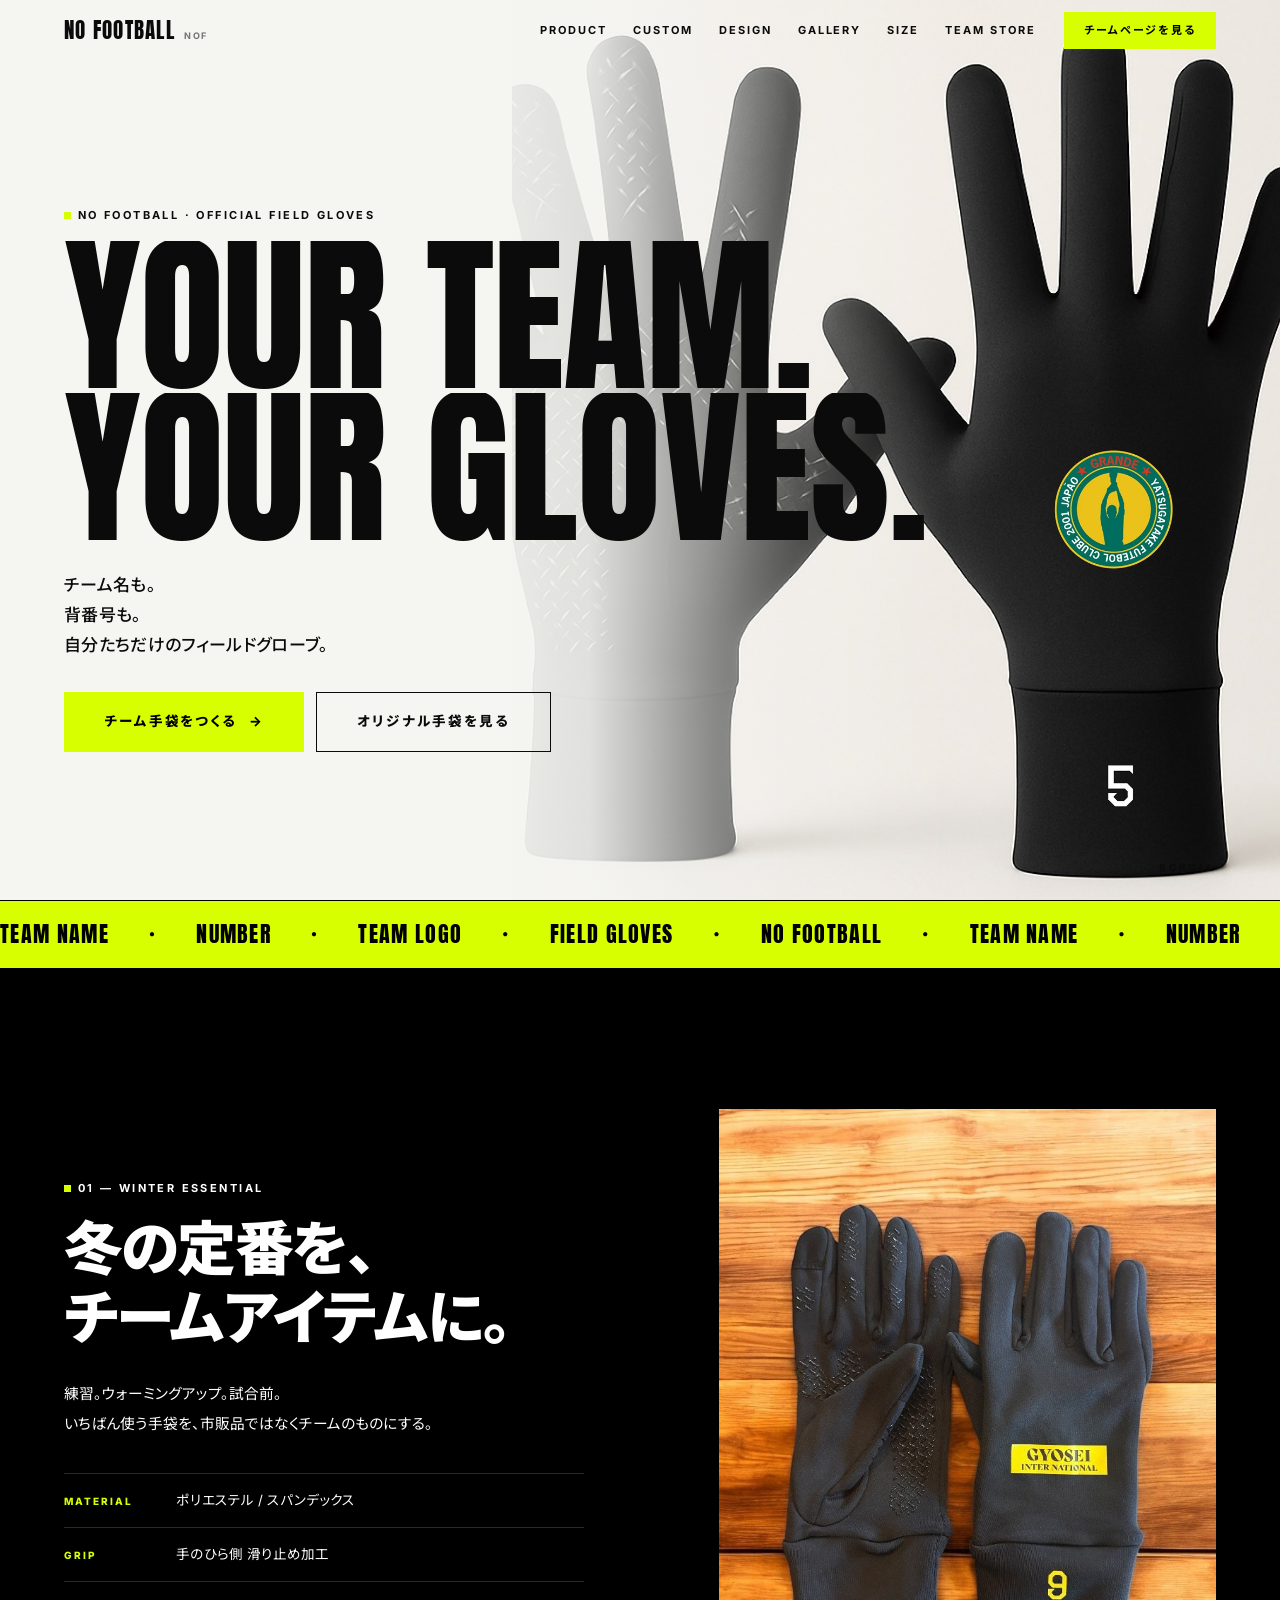
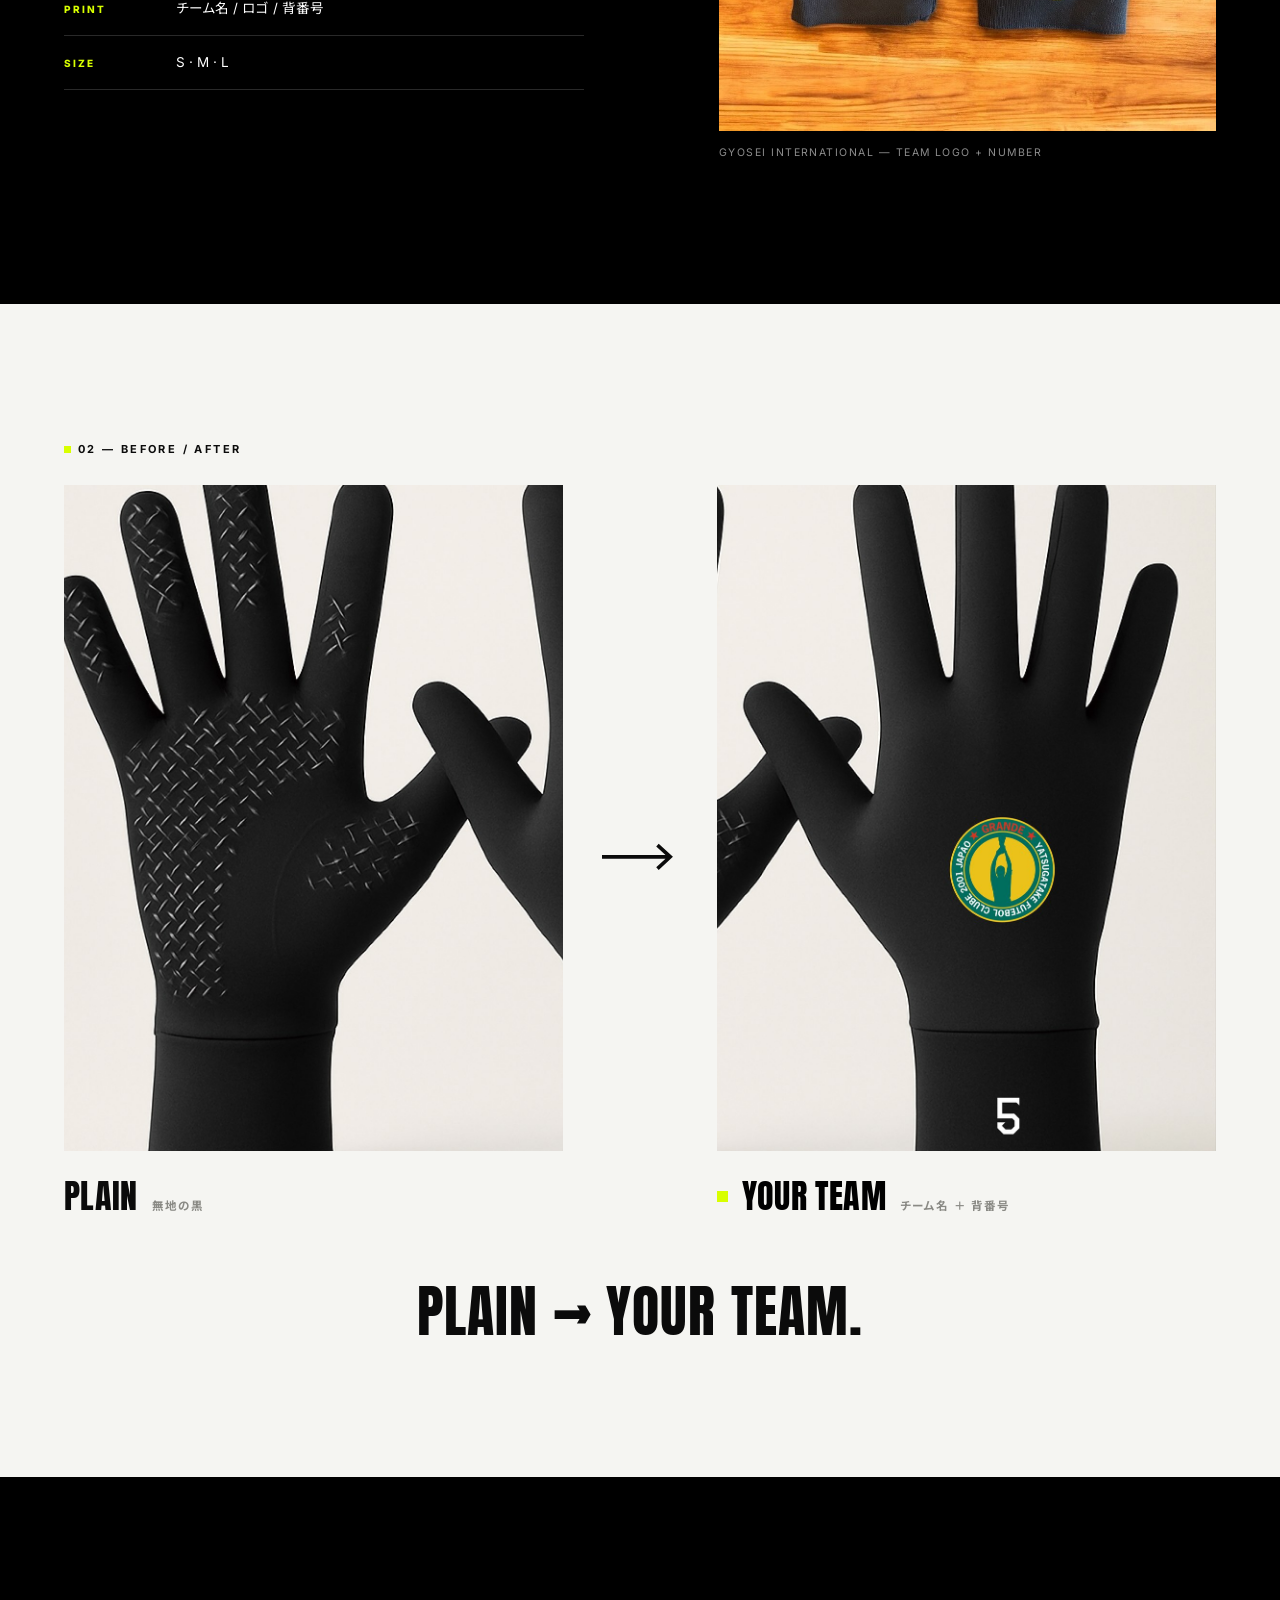
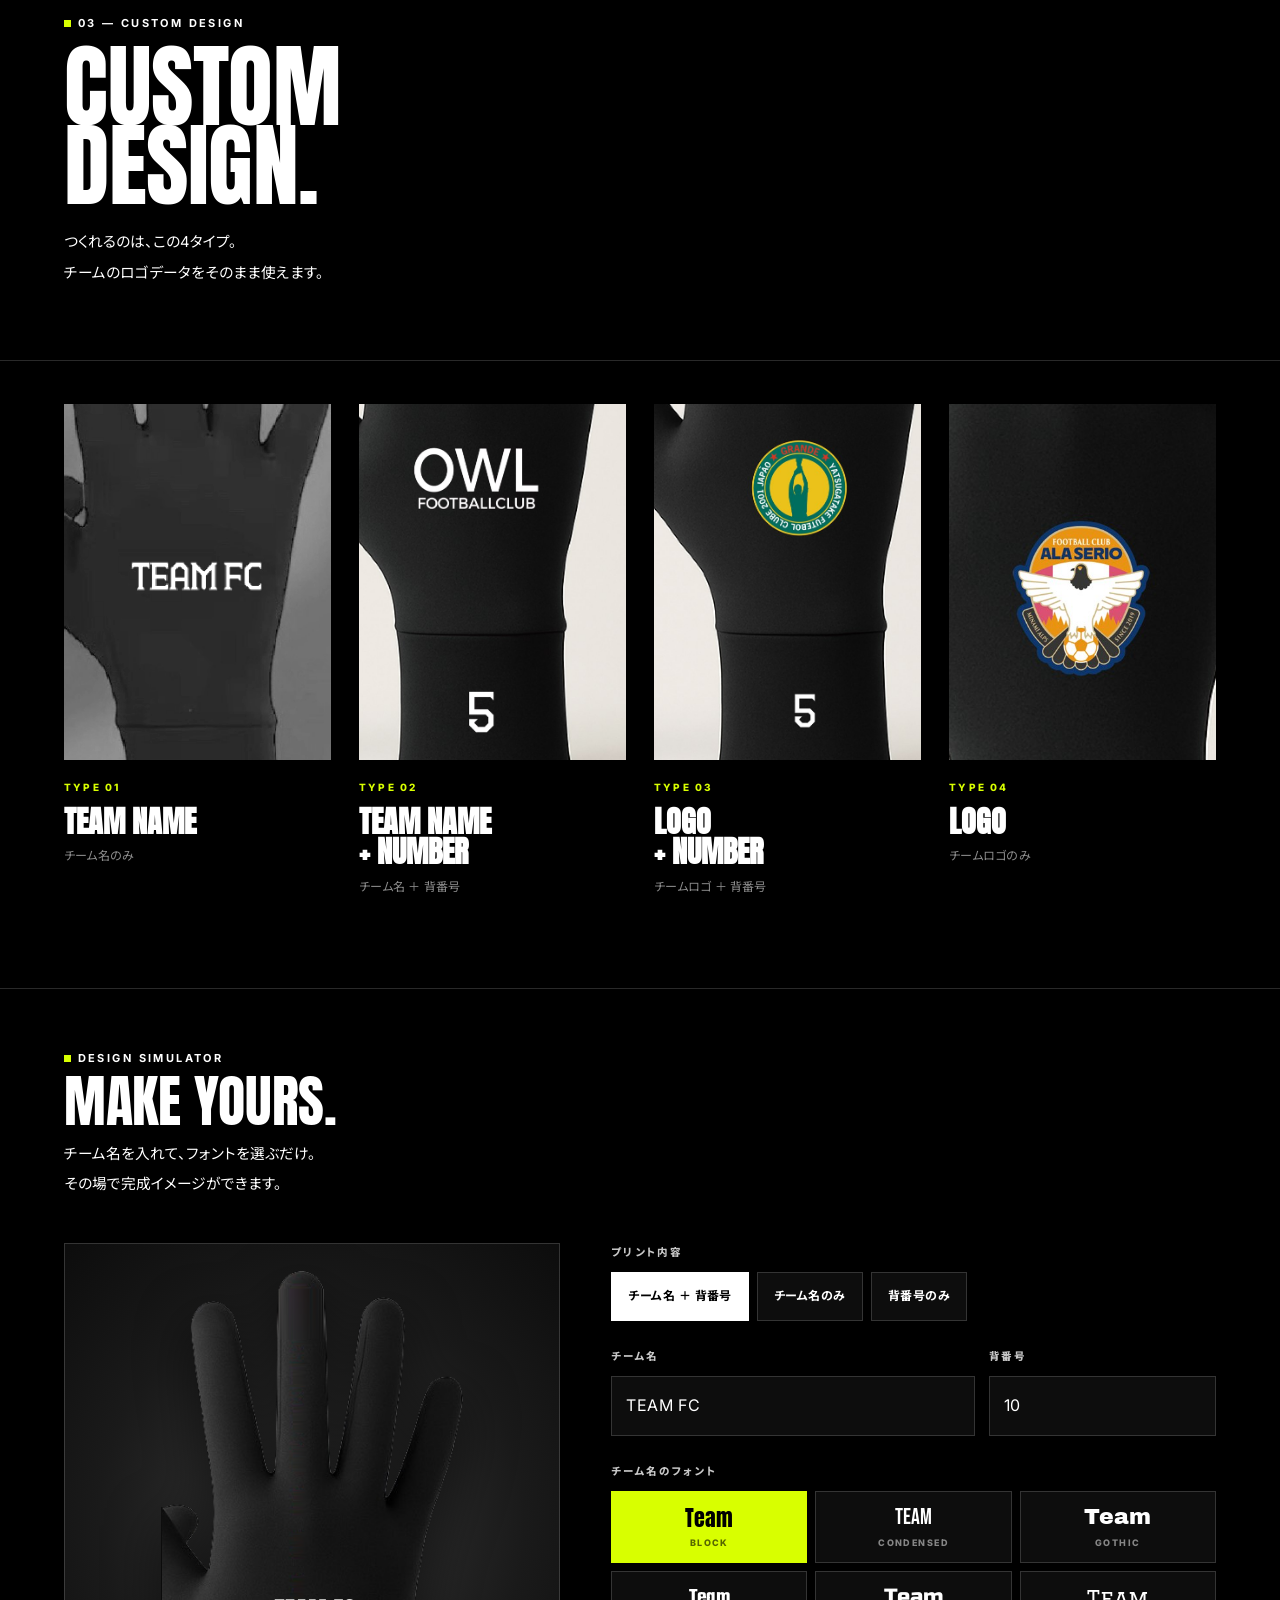
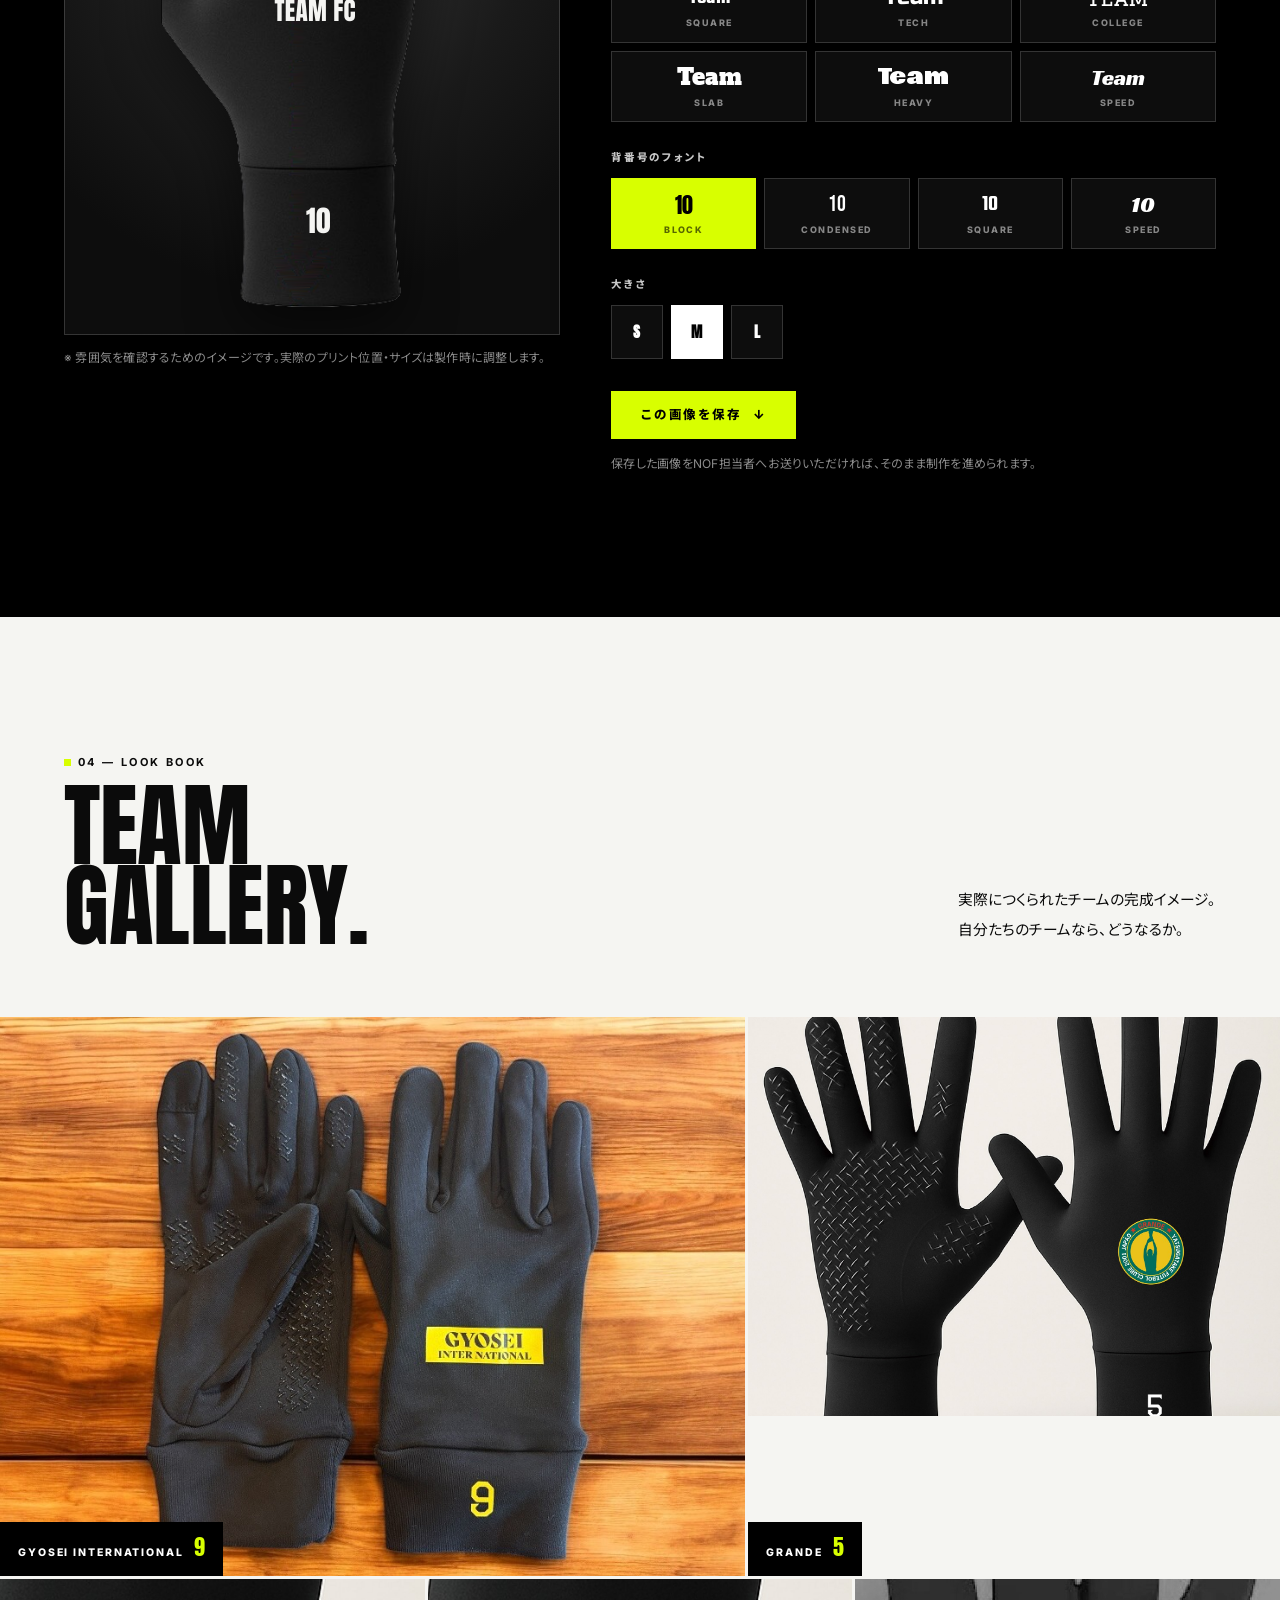
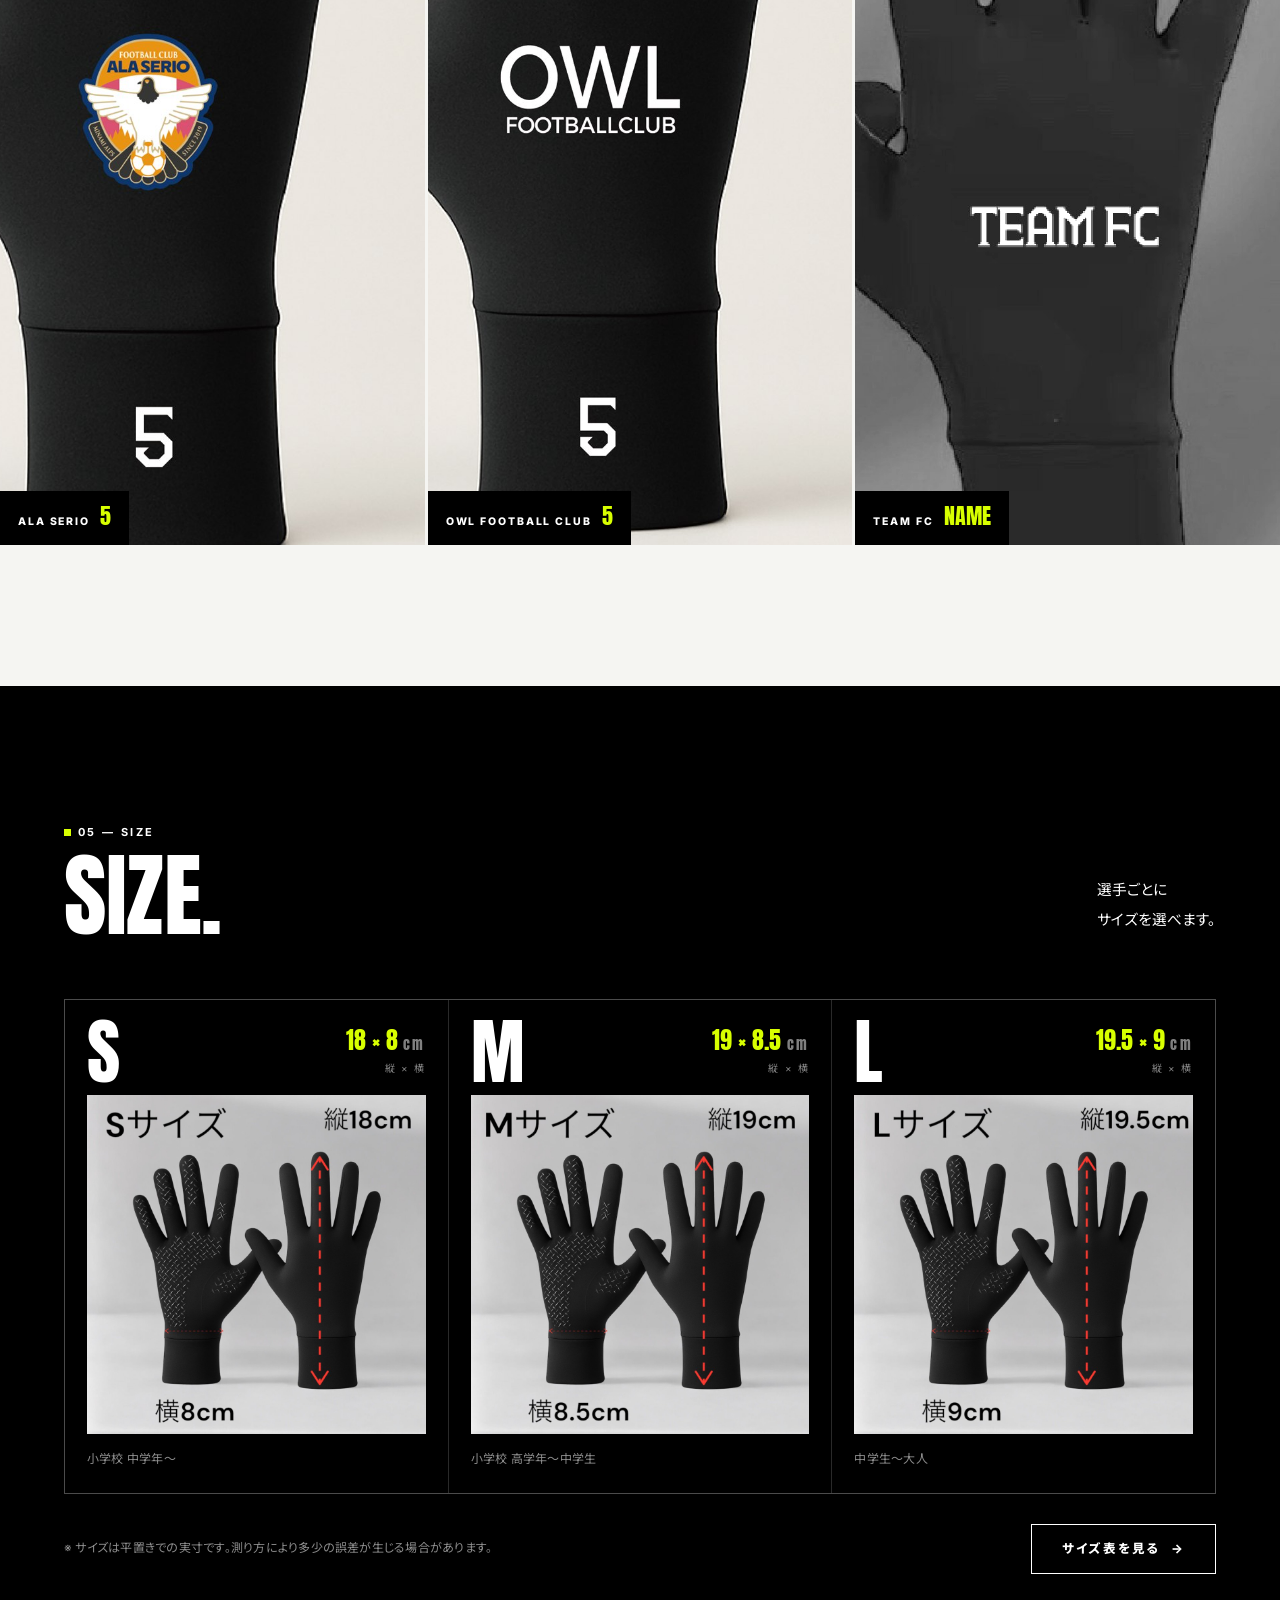
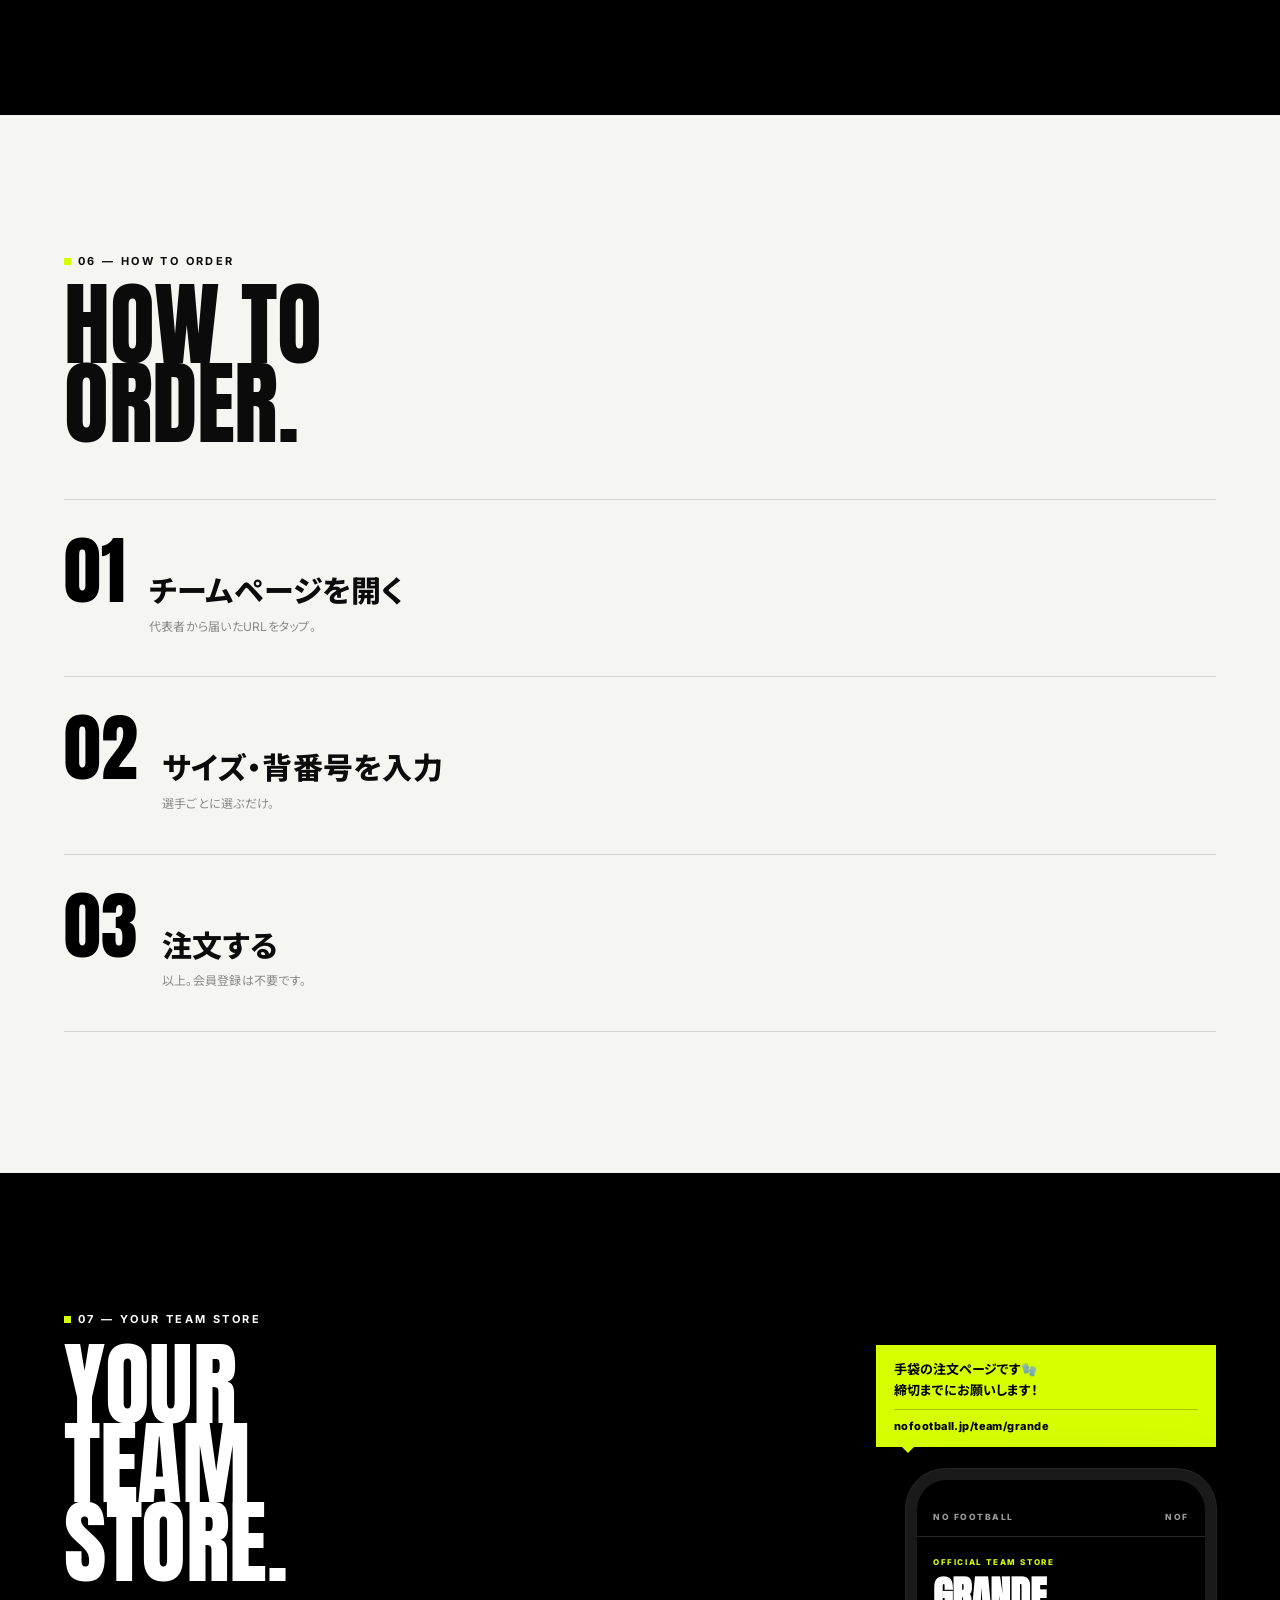
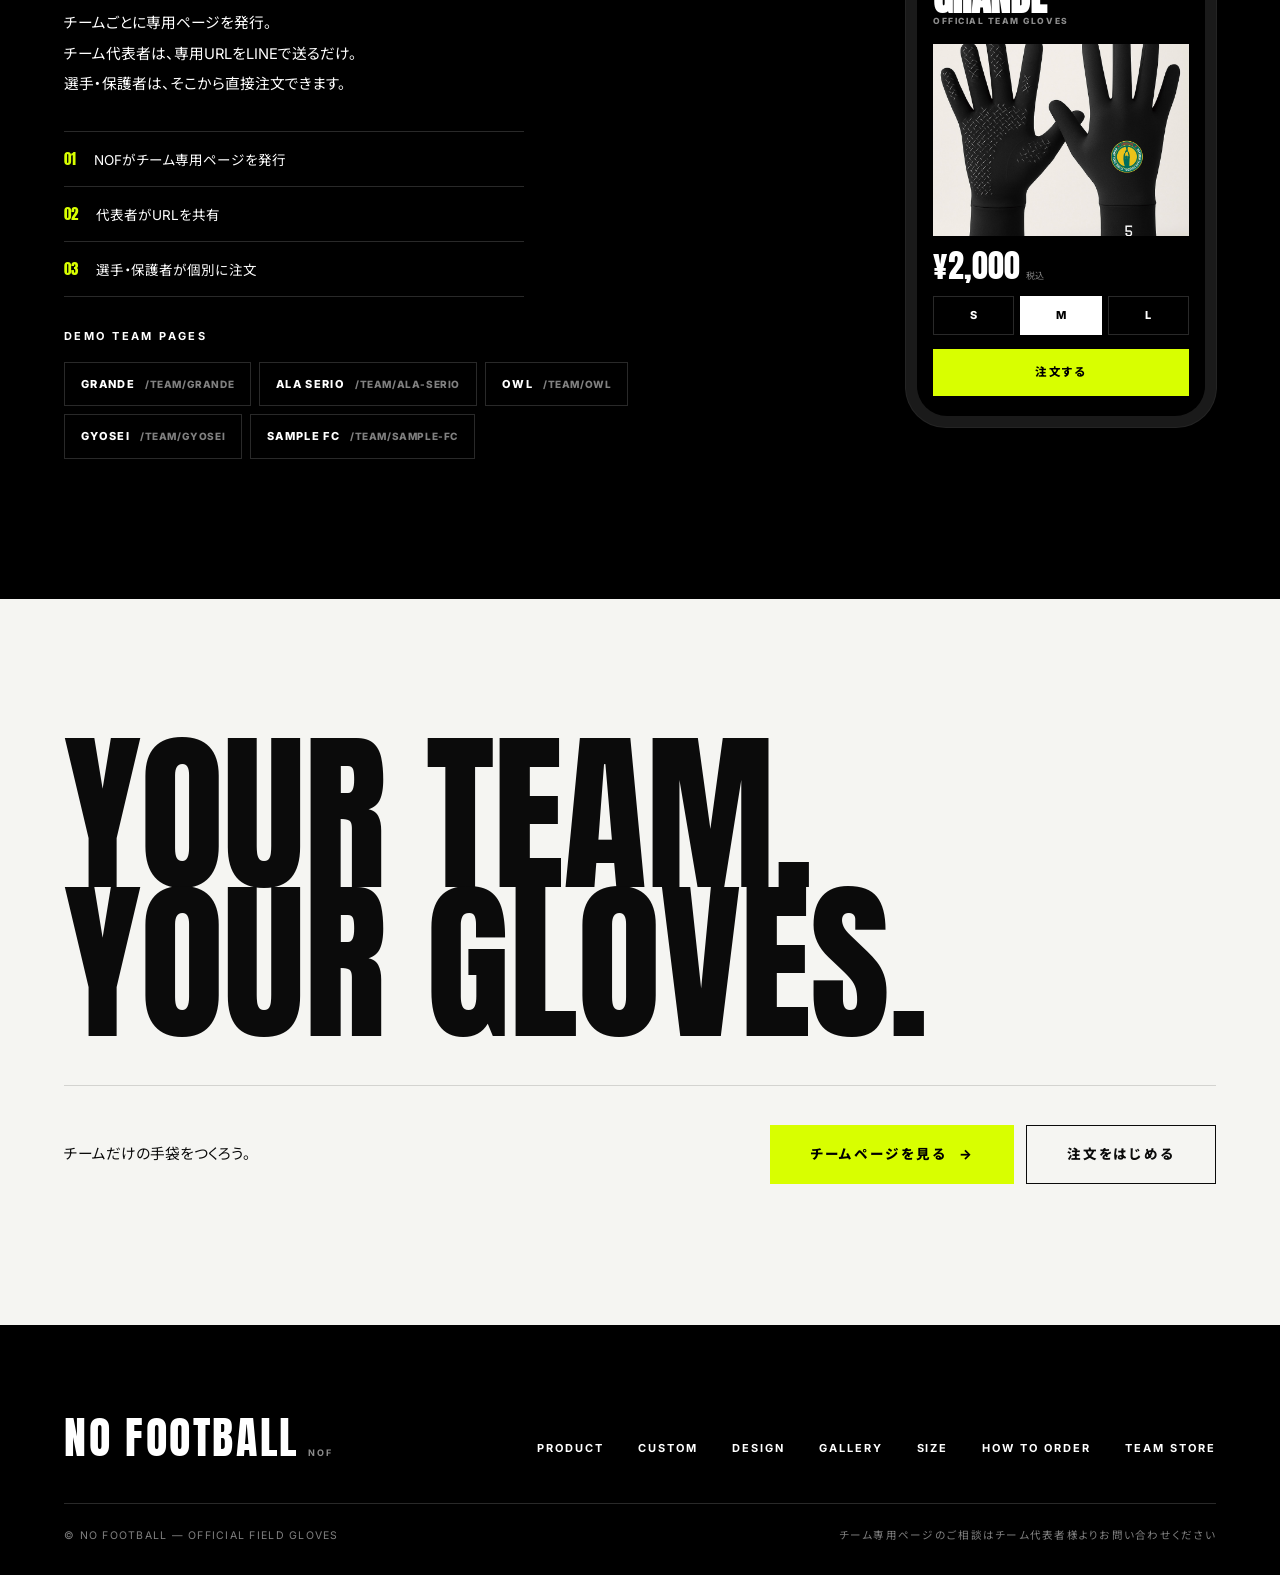
==== commit 2405750b: "デザインシミュレーターを改修（背景切り抜き / 白のみ / フォント整理） - 手袋画像の背景を切り抜いて透過PNG化（glove-blank.png）。   隣に写り込んでいた別の手袋も除去し、プレ" ====
--- a/index.html
+++ b/index.html
@@ -210,7 +210,7 @@
         <div class="designer__preview reveal">
           <div class="dz-wrap">
             <div class="dz" id="dzStage">
-              <img src="assets/images/glove-blank.jpg" alt="デザインシミュレーターの手袋プレビュー" loading="lazy">
+              <img src="assets/images/glove-blank.png" alt="デザインシミュレーターの手袋プレビュー" loading="lazy">
               <span class="dz__name" id="dzName"></span>
               <span class="dz__num" id="dzNum"></span>
             </div>
@@ -240,13 +240,13 @@
           </div>
 
           <div class="ds-block">
-            <span class="ds-label">フォント</span>
+            <span class="ds-label">チーム名のフォント</span>
             <div class="ds-fonts" id="dsFonts"></div>
           </div>
 
-          <div class="ds-block">
-            <span class="ds-label">プリント色</span>
-            <div class="ds-group" id="dsColors"></div>
+          <div class="ds-block" id="dsNumFontBlock">
+            <span class="ds-label">背番号のフォント</span>
+            <div class="ds-fonts ds-fonts--4" id="dsNumFonts"></div>
           </div>
 
           <div class="ds-block">
--- a/assets/css/designer.css
+++ b/assets/css/designer.css
@@ -18,19 +18,28 @@
 }
 
 /* ------------------------------------------------------------ preview -- */
-.dz-wrap { background: #0C0C0C; border: 1px solid var(--line-dark); padding: 14px; }
+.dz-wrap {
+  border: 1px solid var(--line-dark);
+  padding: 18px;
+  background: radial-gradient(72% 54% at 50% 40%, #3A3A3A 0%, #1A1A1A 60%, #0D0D0D 100%);
+}
 .dz {
   position: relative;
-  aspect-ratio: 410 / 840;
-  width: min(340px, 100%);
+  aspect-ratio: 354 / 723;
+  width: min(320px, 100%);
   margin-inline: auto;
   container-type: inline-size;
 }
-.dz > img { width: 100%; height: 100%; object-fit: contain; display: block; }
+.dz > img {
+  width: 100%; height: 100%;
+  object-fit: contain;
+  display: block;
+  filter: drop-shadow(0 18px 26px rgba(0, 0, 0, .55));
+}
 
 /* モバイルは操作パネルが見えるよう高さを抑える */
 @media (max-width: 899px) {
-  .dz { width: auto; height: min(50svh, 480px); margin-inline: auto; }
+  .dz { width: auto; height: min(50svh, 470px); margin-inline: auto; }
 }
 .dz__name, .dz__num {
   position: absolute;
@@ -90,7 +99,8 @@
 
 /* font picker */
 .ds-fonts { display: grid; grid-template-columns: repeat(3, 1fr); gap: 8px; }
-@media (min-width: 620px) { .ds-fonts { grid-template-columns: repeat(3, 1fr); } }
+.ds-fonts--4 { grid-template-columns: repeat(2, 1fr); }
+@media (min-width: 620px) { .ds-fonts--4 { grid-template-columns: repeat(4, 1fr); } }
 .ds-font {
   display: grid;
   gap: 6px;
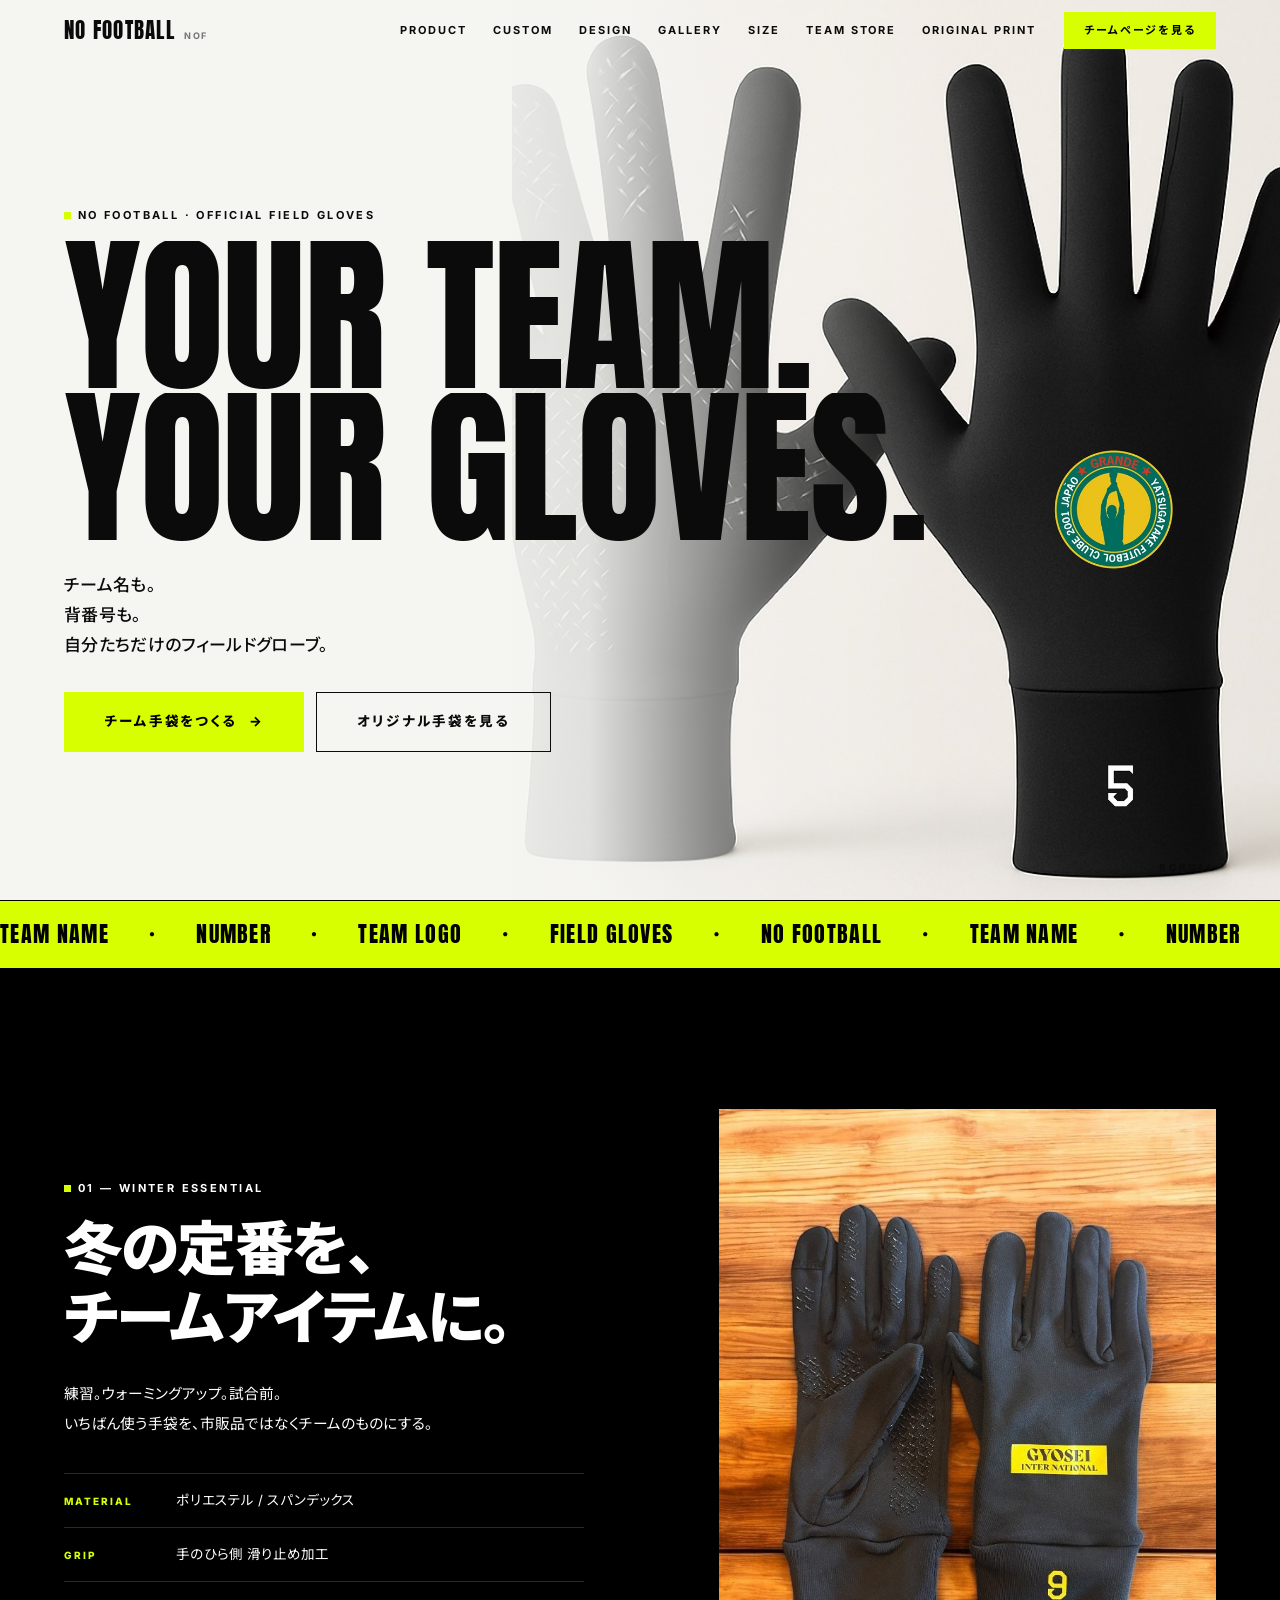
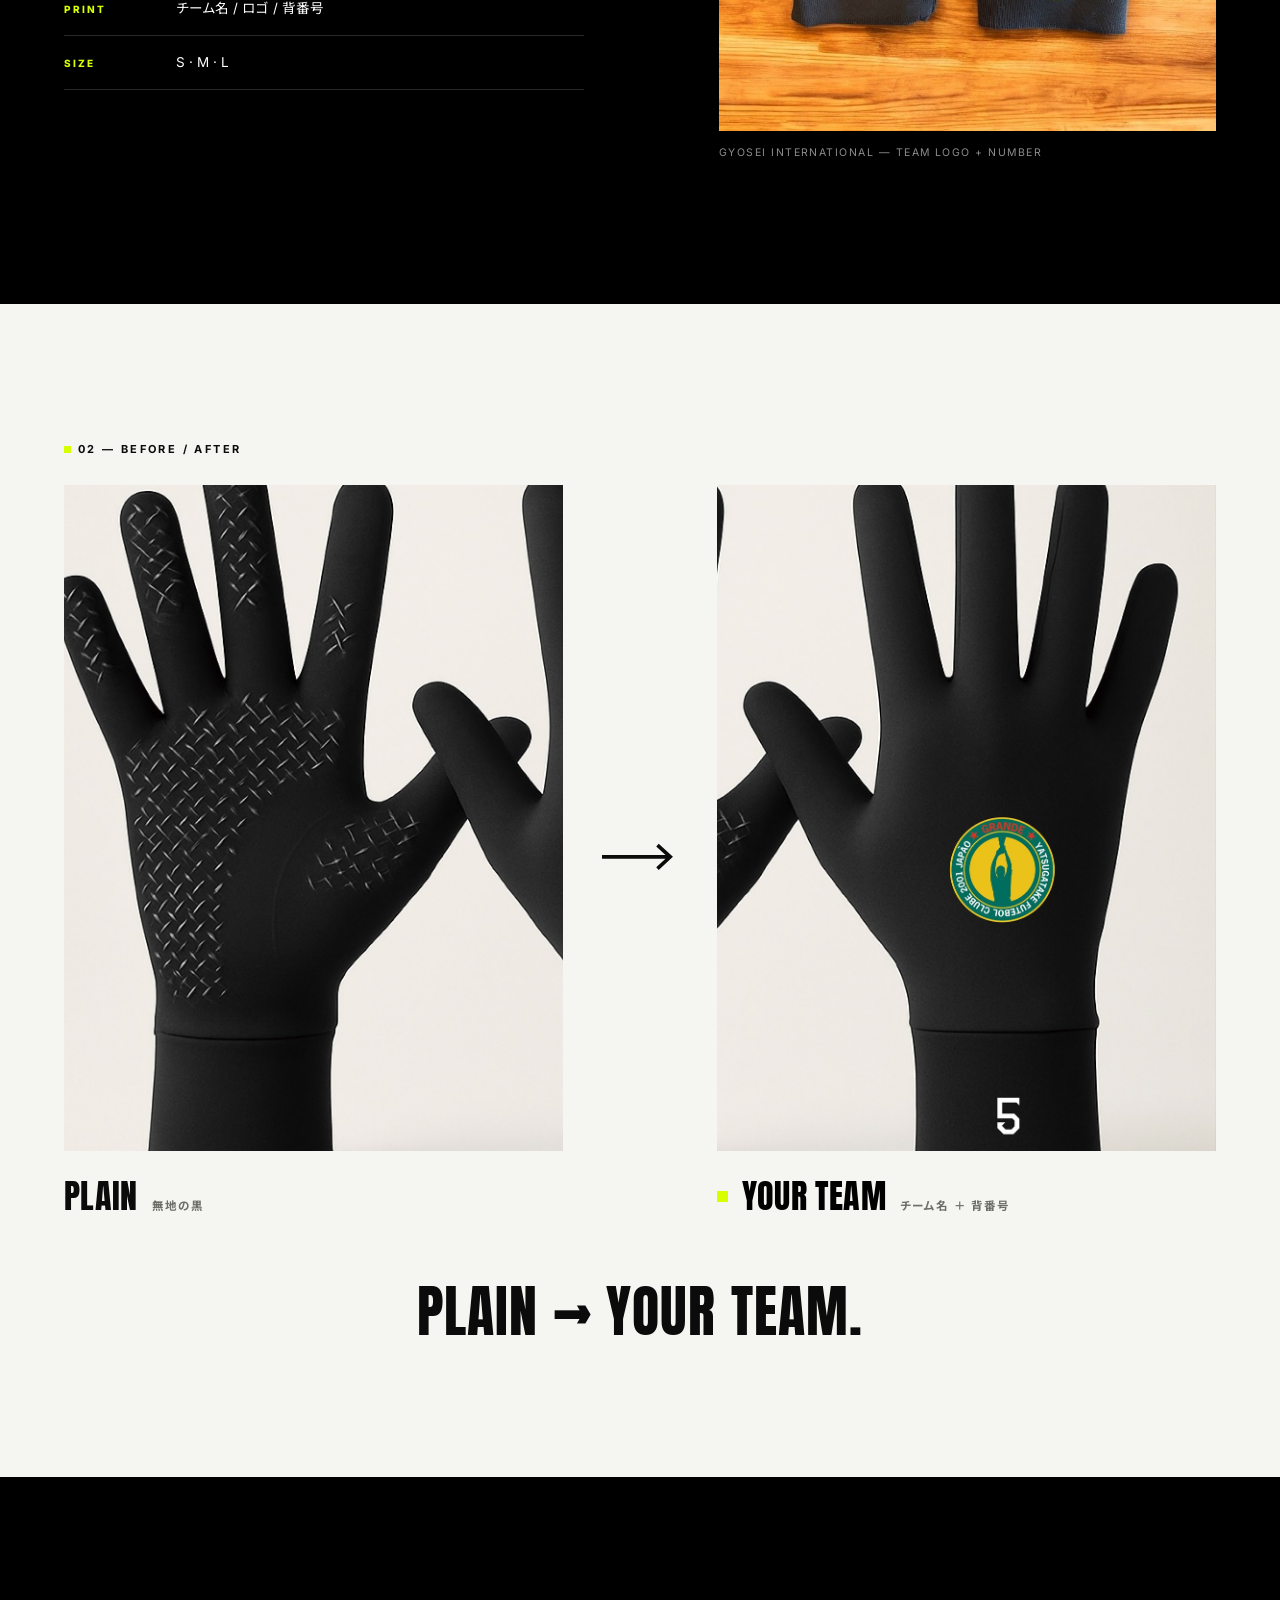
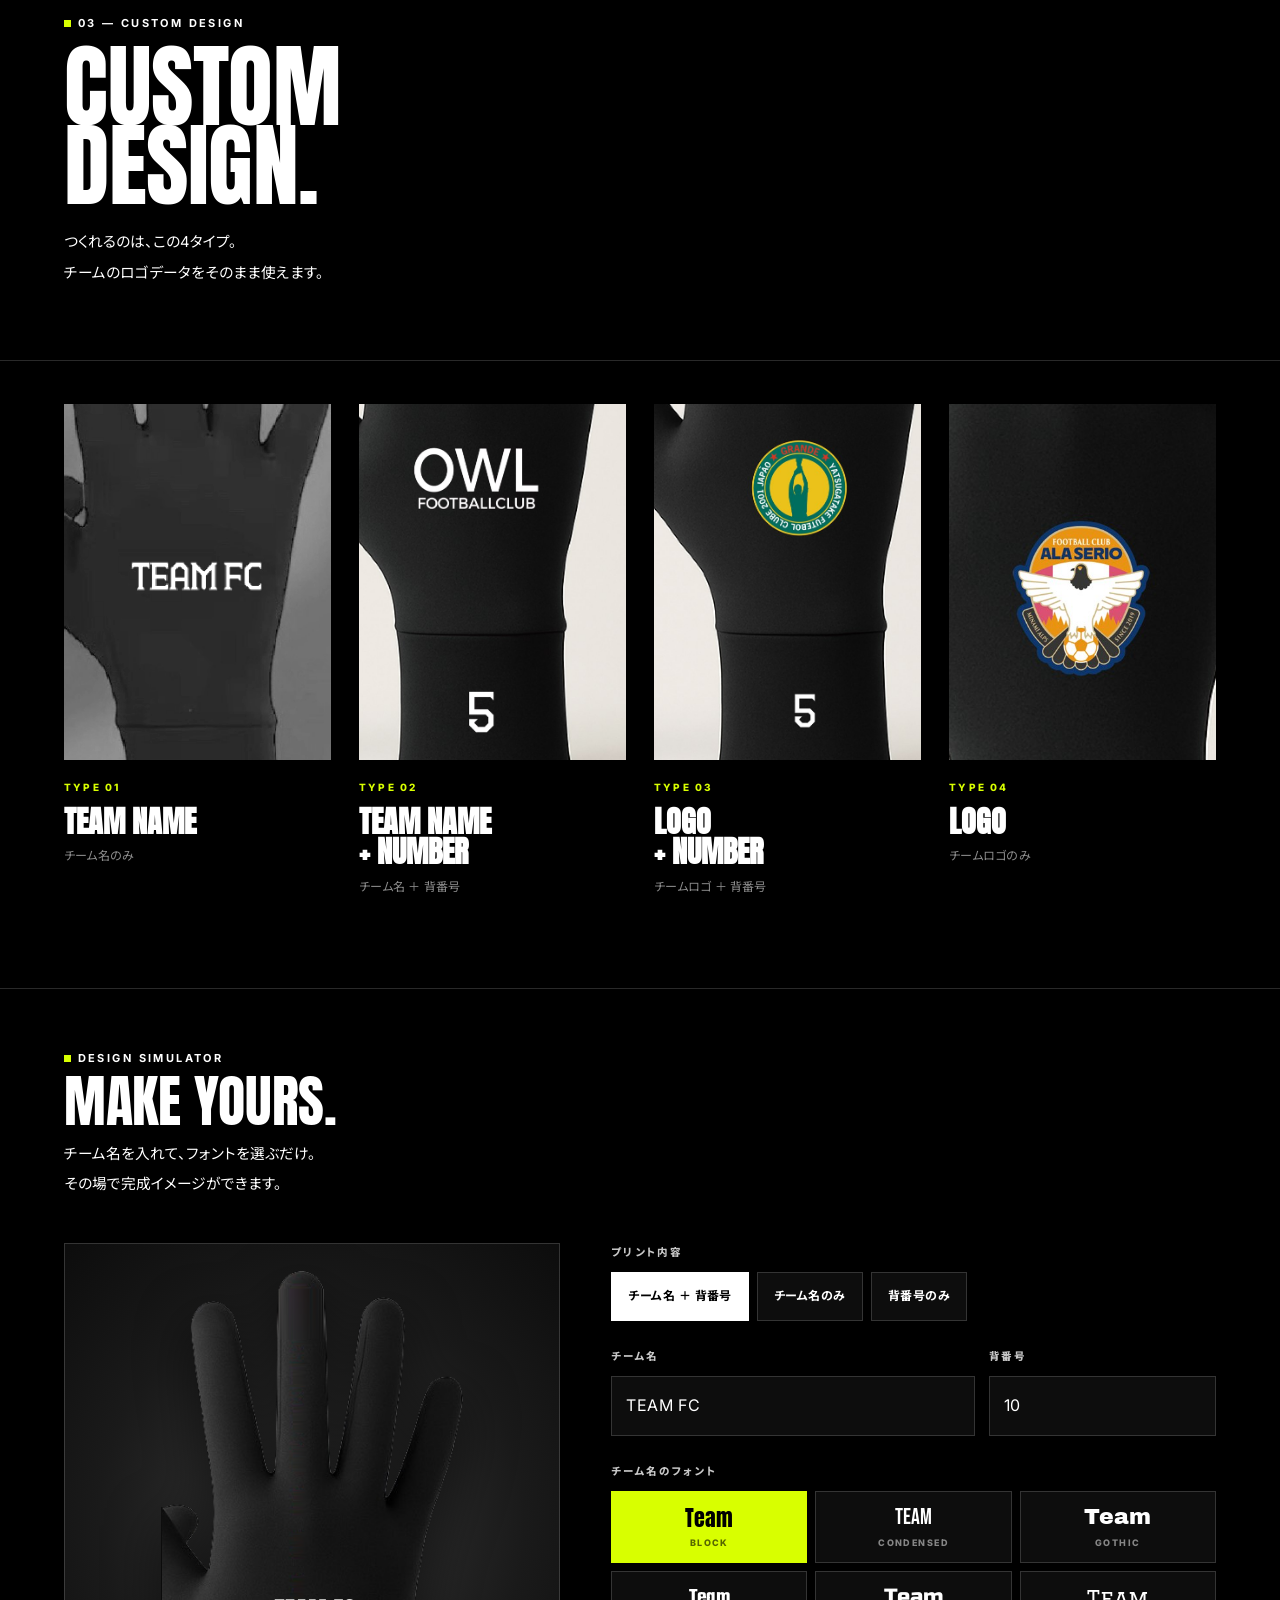
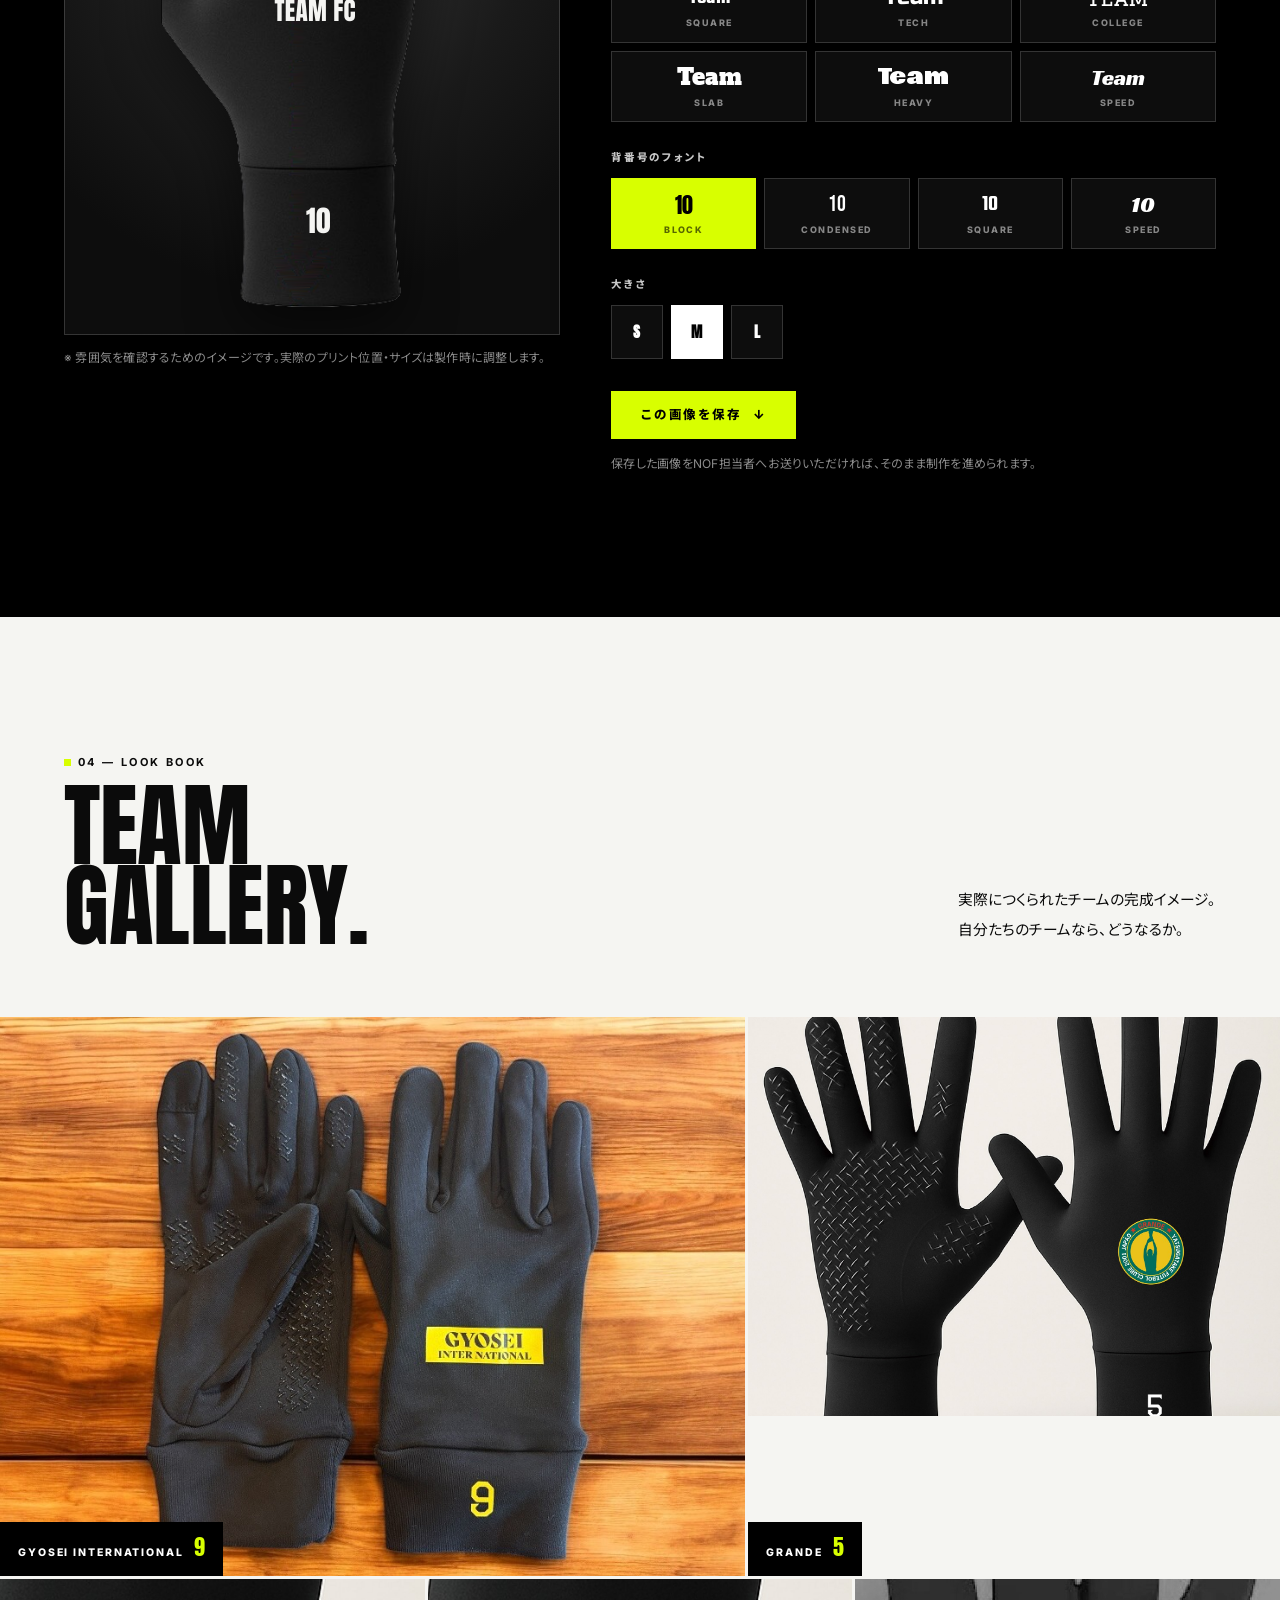
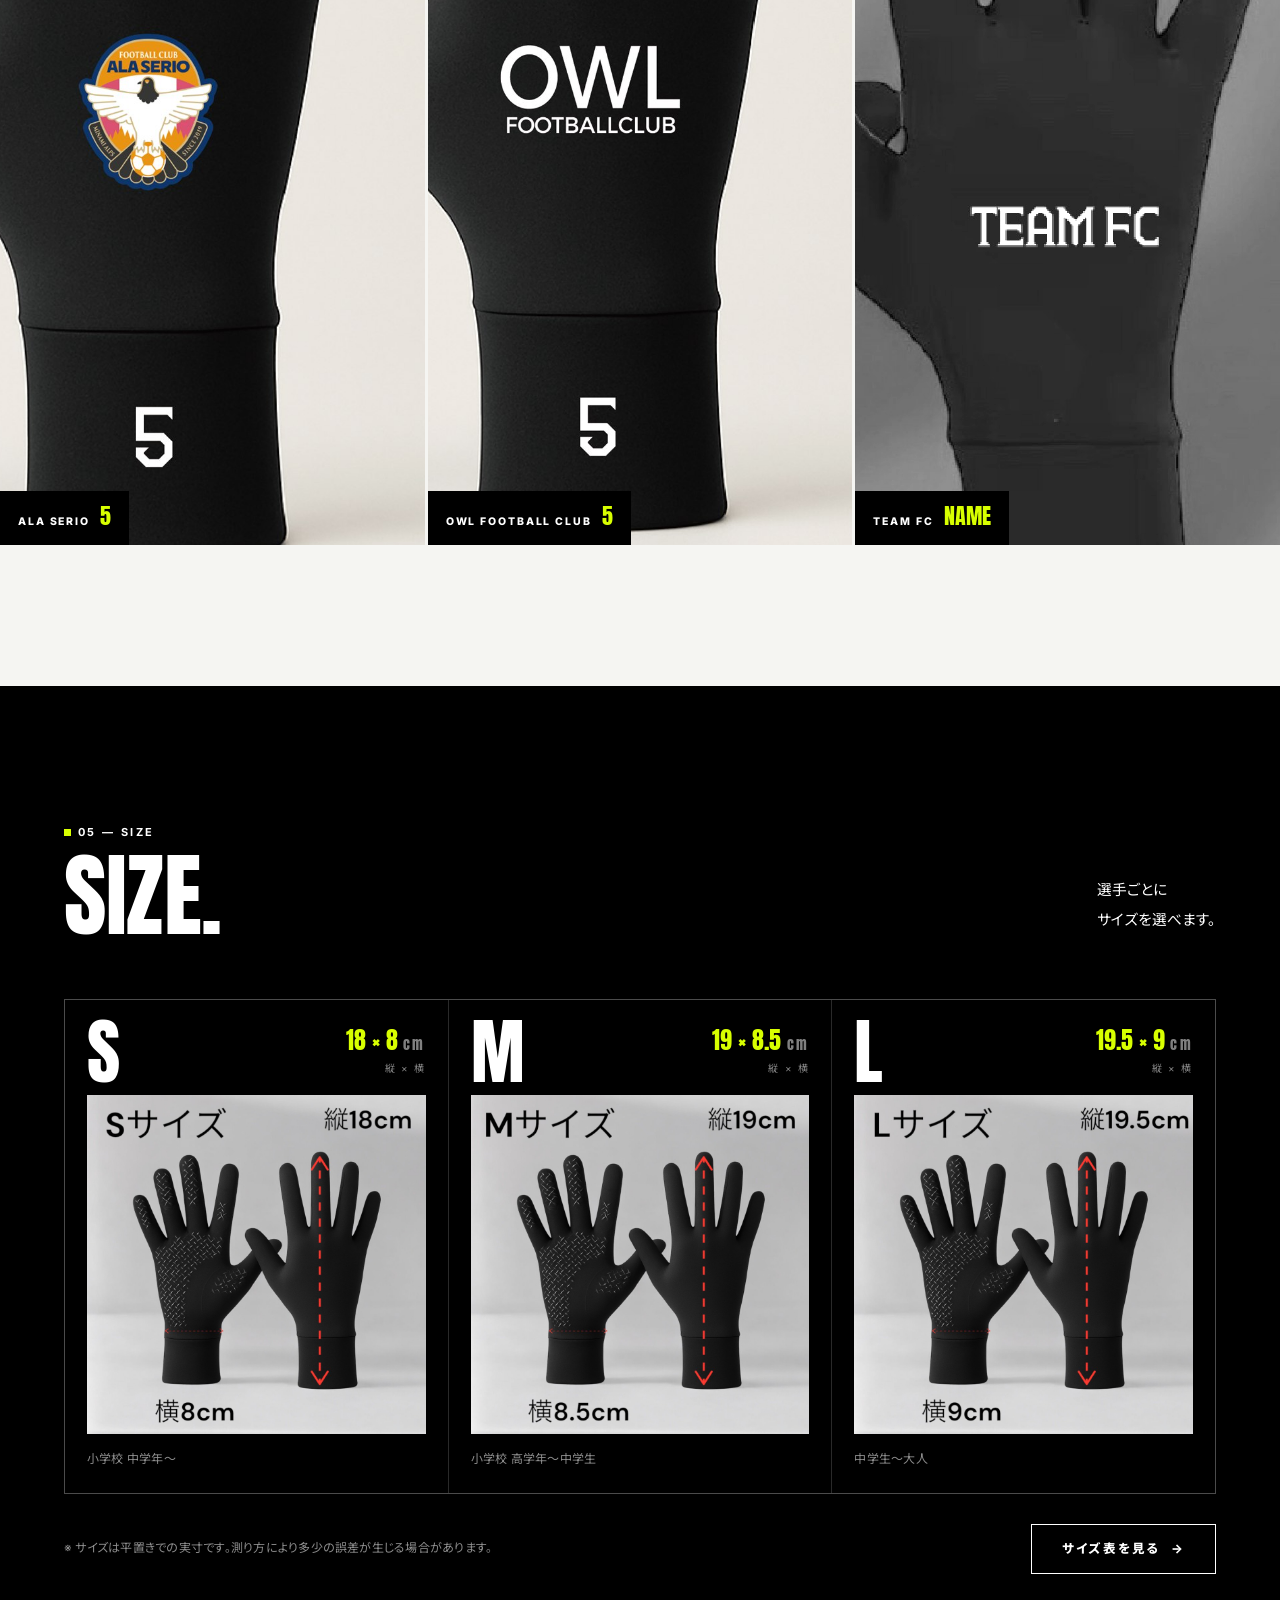
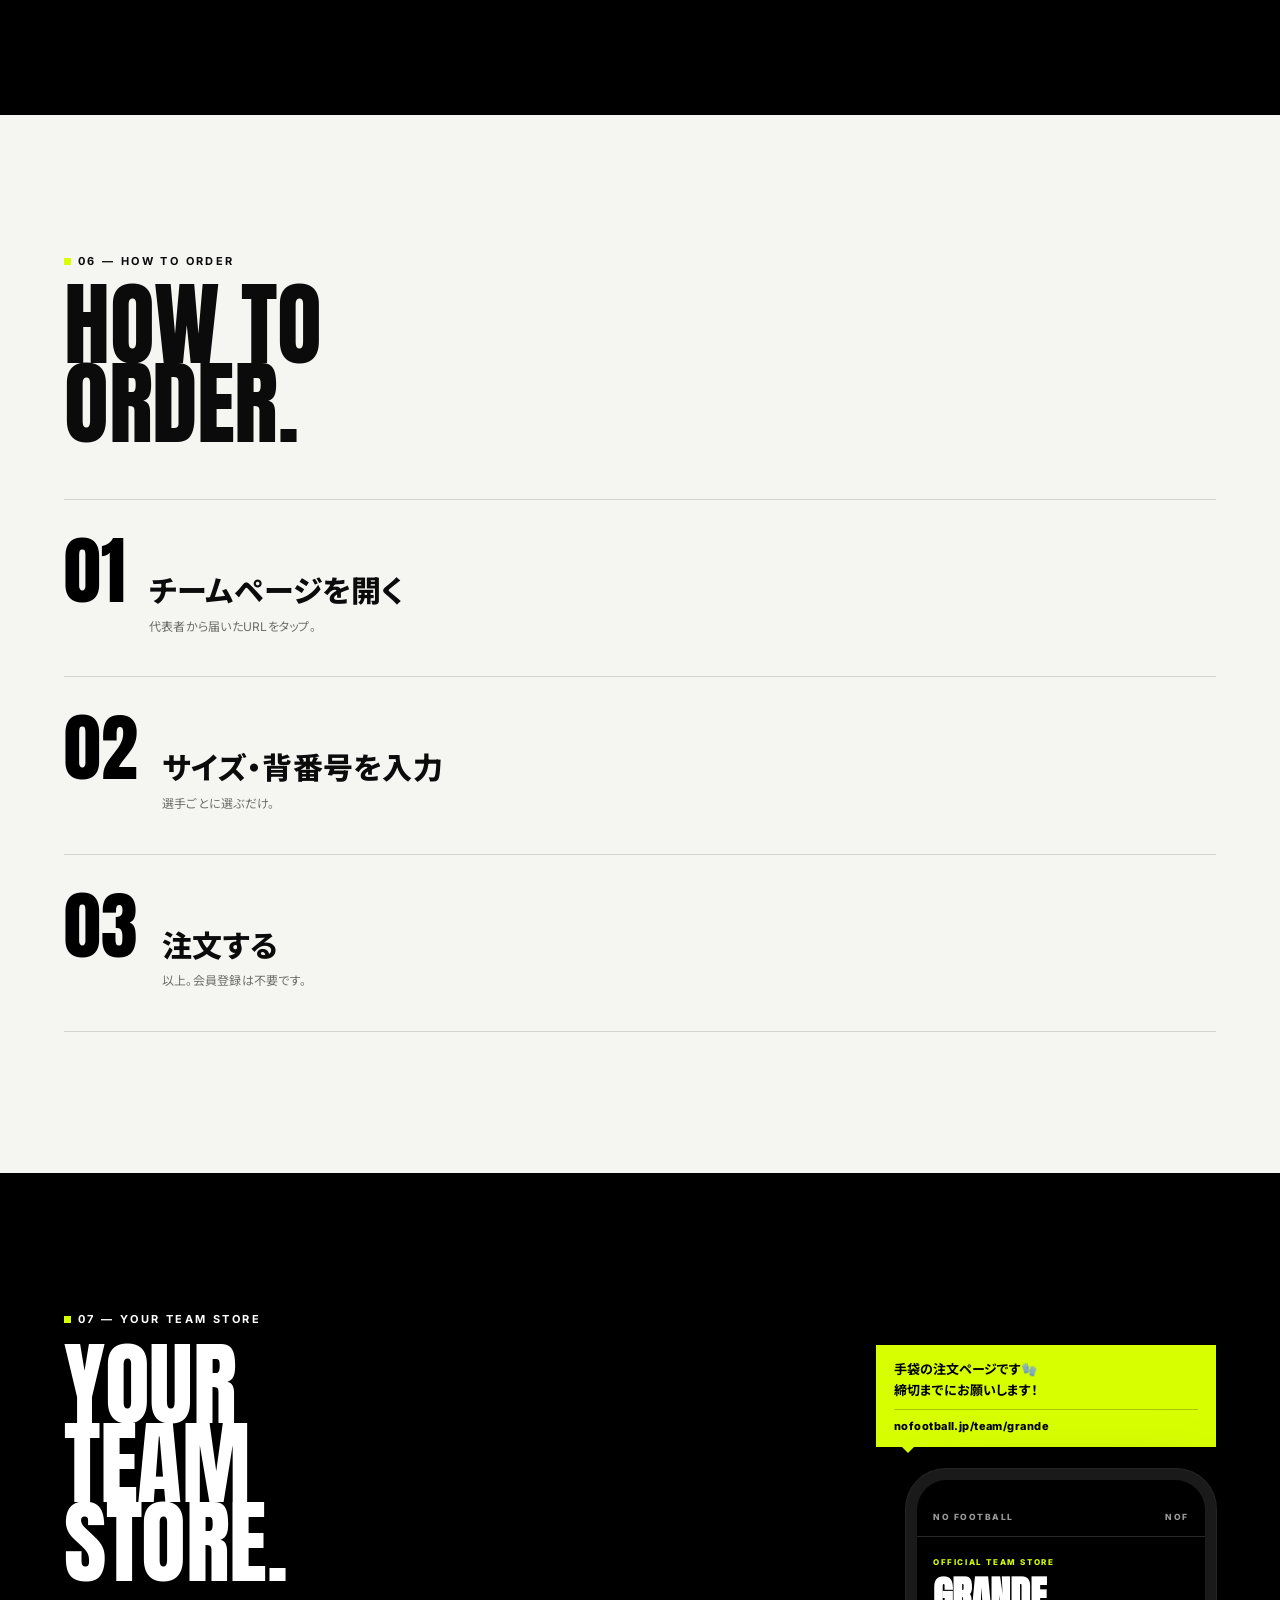
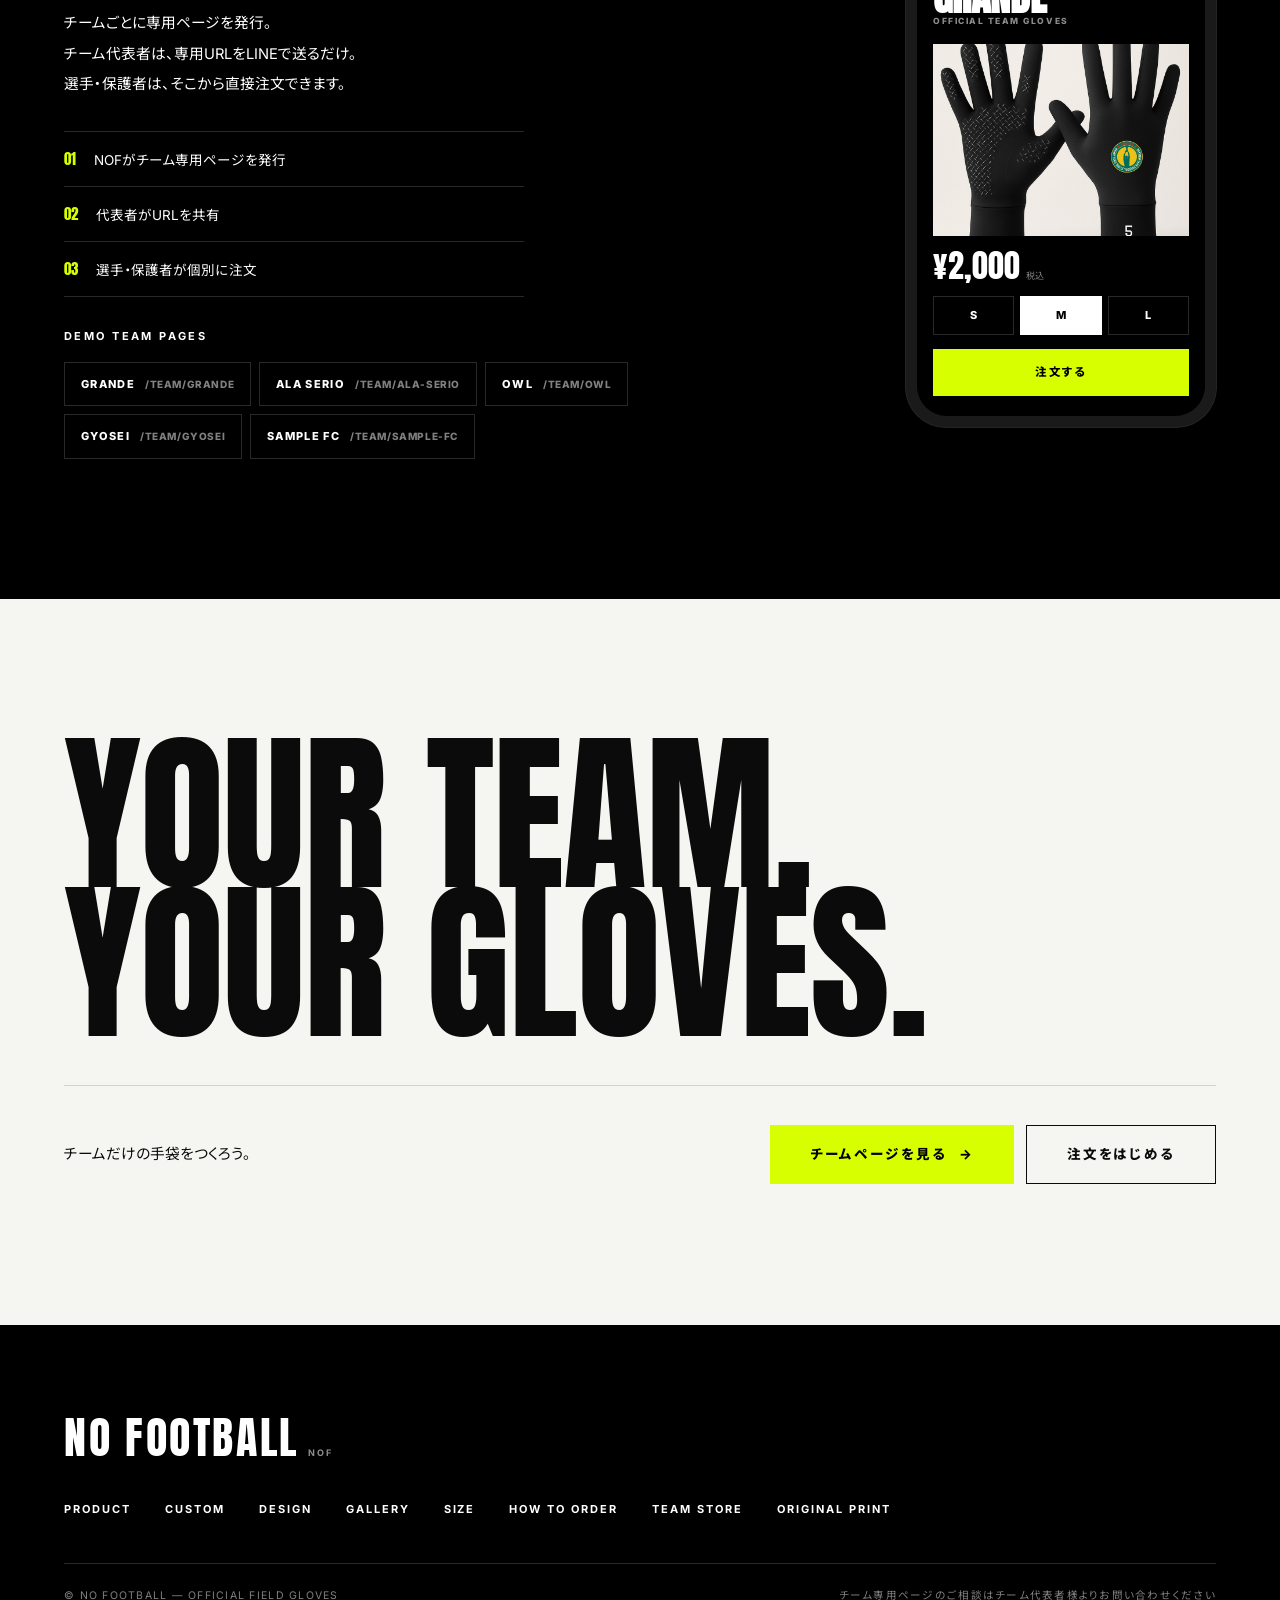
==== commit ae6edac8: "アクセシビリティを改善 ■ フォーカス表示 - フォーカスリングがライム(#D8FF00)固定で、明るいセクションでは   コントラスト 1.05:1 とほぼ見えなかった。--focus トークンを追" ====
--- a/index.html
+++ b/index.html
@@ -20,6 +20,7 @@
 <link rel="icon" href="data:image/svg+xml,%3Csvg xmlns='http://www.w3.org/2000/svg' viewBox='0 0 32 32'%3E%3Crect width='32' height='32' fill='%23000'/%3E%3Ctext x='16' y='23' font-family='Arial Black,Arial' font-size='16' font-weight='900' fill='%23D8FF00' text-anchor='middle'%3EN%3C/text%3E%3C/svg%3E">
 </head>
 <body>
+<a class="skip-link" href="#main">本文へスキップ</a>
 
 <!-- ======================================================= HEADER ======= -->
 <header class="site-header" id="siteHeader">
@@ -33,18 +34,19 @@
         <a href="#gallery">GALLERY</a>
         <a href="#size">SIZE</a>
         <a href="#store">TEAM STORE</a>
+        <a href="オリジナルプリント/">ORIGINAL PRINT</a>
       </div>
       <a href="#store" class="btn btn--acc">チームページを見る</a>
     </nav>
   </div>
 </header>
 
-<main>
+<main id="main">
 
   <!-- ==================================================== FIRST VIEW ==== -->
   <section class="hero">
     <div class="hero__media fig">
-      <img src="assets/images/glove-grande.jpg" alt="チームエンブレムと背番号が入った黒のフィールドグローブ" fetchpriority="high">
+      <img src="assets/images/glove-grande.jpg" width="1800" height="1800" alt="チームエンブレムと背番号が入った黒のフィールドグローブ" fetchpriority="high">
     </div>
     <div class="hero__scrim" aria-hidden="true"></div>
 
@@ -102,7 +104,7 @@
 
       <figure class="s-intro__media reveal" style="--d:120ms">
         <div class="fig fig--zoom" style="--px:50%; --py:50%; --z:1.02">
-          <img src="assets/images/photo-gyosei.jpg" alt="実物のチームオリジナル フィールドグローブ">
+          <img src="assets/images/photo-gyosei.jpg" width="896" height="896" loading="lazy" decoding="async" alt="実物のチームオリジナル フィールドグローブ">
         </div>
         <figcaption class="note">GYOSEI INTERNATIONAL — TEAM LOGO + NUMBER</figcaption>
       </figure>
@@ -117,7 +119,7 @@
       <div class="ba">
         <figure class="ba__side reveal">
           <div class="fig" style="--px:12%; --py:50%; --z:1.3">
-            <img src="assets/images/glove-grande.jpg" alt="無地の黒いフィールドグローブ">
+            <img src="assets/images/glove-grande.jpg" width="1800" height="1800" loading="lazy" decoding="async" alt="無地の黒いフィールドグローブ">
           </div>
           <figcaption class="ba__label">PLAIN<em>無地の黒</em></figcaption>
         </figure>
@@ -130,7 +132,7 @@
 
         <figure class="ba__side ba__side--after reveal" style="--d:220ms">
           <div class="fig" style="--px:100%; --py:50%; --z:1.3">
-            <img src="assets/images/glove-grande.jpg" alt="チームロゴと背番号が入ったフィールドグローブ">
+            <img src="assets/images/glove-grande.jpg" width="1800" height="1800" loading="lazy" decoding="async" alt="チームロゴと背番号が入ったフィールドグローブ">
           </div>
           <figcaption class="ba__label ba__label--acc">YOUR TEAM<em>チーム名 ＋ 背番号</em></figcaption>
         </figure>
@@ -153,7 +155,7 @@
     <div class="types">
       <article class="type reveal">
         <div class="fig fig--zoom fig--mono" style="--px:85%; --py:64%; --z:2.2">
-          <img src="assets/images/glove-teamfc.jpg" alt="チーム名のみをプリントしたグローブ">
+          <img src="assets/images/glove-teamfc.jpg" width="1705" height="1676" loading="lazy" decoding="async" alt="チーム名のみをプリントしたグローブ">
         </div>
         <div class="type__meta">
           <span class="type__no">TYPE 01</span>
@@ -164,7 +166,7 @@
 
       <article class="type reveal" style="--d:90ms">
         <div class="fig fig--zoom" style="--px:91%; --py:83%; --z:2.2">
-          <img src="assets/images/glove-owl.jpg" alt="チーム名と背番号をプリントしたグローブ">
+          <img src="assets/images/glove-owl.jpg" width="1800" height="1800" loading="lazy" decoding="async" alt="チーム名と背番号をプリントしたグローブ">
         </div>
         <div class="type__meta">
           <span class="type__no">TYPE 02</span>
@@ -175,7 +177,7 @@
 
       <article class="type reveal" style="--d:180ms">
         <div class="fig fig--zoom" style="--px:86%; --py:83%; --z:2.2">
-          <img src="assets/images/glove-grande.jpg" alt="チームロゴと背番号をプリントしたグローブ">
+          <img src="assets/images/glove-grande.jpg" width="1800" height="1800" loading="lazy" decoding="async" alt="チームロゴと背番号をプリントしたグローブ">
         </div>
         <div class="type__meta">
           <span class="type__no">TYPE 03</span>
@@ -186,7 +188,7 @@
 
       <article class="type reveal" style="--d:270ms">
         <div class="fig fig--zoom" style="--px:83%; --py:57%; --z:3.3">
-          <img src="assets/images/glove-alaserio.jpg" alt="チームロゴのみをプリントしたグローブ">
+          <img src="assets/images/glove-alaserio.jpg" width="1800" height="1800" loading="lazy" decoding="async" alt="チームロゴのみをプリントしたグローブ">
         </div>
         <div class="type__meta">
           <span class="type__no">TYPE 04</span>
@@ -210,7 +212,7 @@
         <div class="designer__preview reveal">
           <div class="dz-wrap">
             <div class="dz" id="dzStage">
-              <img src="assets/images/glove-blank.png" alt="デザインシミュレーターの手袋プレビュー" loading="lazy">
+              <img src="assets/images/glove-blank.png" width="354" height="723" alt="デザインシミュレーターの手袋プレビュー" loading="lazy">
               <span class="dz__name" id="dzName"></span>
               <span class="dz__num" id="dzNum"></span>
             </div>
@@ -222,8 +224,8 @@
         <div class="designer__controls reveal" style="--d:80ms">
 
           <div class="ds-block">
-            <span class="ds-label">プリント内容</span>
-            <div class="ds-group" id="dsLayouts"></div>
+            <span class="ds-label" id="dsLayoutLabel">プリント内容</span>
+            <div class="ds-group" id="dsLayouts" role="group" aria-labelledby="dsLayoutLabel"></div>
           </div>
 
           <div class="ds-block">
@@ -239,24 +241,24 @@
             </div>
           </div>
 
+          <div class="ds-block" id="dsFontBlock">
+            <span class="ds-label" id="dsFontLabel">チーム名のフォント</span>
+            <div class="ds-fonts" id="dsFonts" role="group" aria-labelledby="dsFontLabel"></div>
+          </div>
+
+          <div class="ds-block" id="dsNumFontBlock">
+            <span class="ds-label" id="dsNumFontLabel">背番号のフォント</span>
+            <div class="ds-fonts ds-fonts--4" id="dsNumFonts" role="group" aria-labelledby="dsNumFontLabel"></div>
+          </div>
+
           <div class="ds-block">
-            <span class="ds-label">チーム名のフォント</span>
-            <div class="ds-fonts" id="dsFonts"></div>
-          </div>
-
-          <div class="ds-block" id="dsNumFontBlock">
-            <span class="ds-label">背番号のフォント</span>
-            <div class="ds-fonts ds-fonts--4" id="dsNumFonts"></div>
-          </div>
-
-          <div class="ds-block">
-            <span class="ds-label">大きさ</span>
-            <div class="ds-group" id="dsScales"></div>
+            <span class="ds-label" id="dsScaleLabel">大きさ</span>
+            <div class="ds-group" id="dsScales" role="group" aria-labelledby="dsScaleLabel"></div>
           </div>
 
           <div class="ds-actions">
             <button type="button" class="btn btn--acc" id="dsSave">この画像を保存<span class="btn__arrow">↓</span></button>
-            <span class="ds-status" id="dsStatus"></span>
+            <span class="ds-status" id="dsStatus" role="status" aria-live="polite"></span>
           </div>
           <p class="note" style="margin-top:14px">保存した画像をNOF担当者へお送りいただければ、そのまま制作を進められます。</p>
 
@@ -280,35 +282,35 @@
     <div class="gallery">
       <figure class="gal gal--wide reveal">
         <div class="fig fig--zoom" style="--px:50%; --py:50%; --z:1.04">
-          <img src="assets/images/photo-gyosei.jpg" alt="GYOSEI INTERNATIONAL の完成イメージ">
+          <img src="assets/images/photo-gyosei.jpg" width="896" height="896" loading="lazy" decoding="async" alt="GYOSEI INTERNATIONAL の完成イメージ">
         </div>
         <figcaption><span>GYOSEI INTERNATIONAL</span><em>9</em></figcaption>
       </figure>
 
       <figure class="gal gal--pair reveal" style="--d:90ms">
         <div class="fig fig--zoom" style="--px:52%; --py:48%; --z:1.02">
-          <img src="assets/images/glove-grande.jpg" alt="GRANDE の完成イメージ">
+          <img src="assets/images/glove-grande.jpg" width="1800" height="1800" loading="lazy" decoding="async" alt="GRANDE の完成イメージ">
         </div>
         <figcaption><span>GRANDE</span><em>5</em></figcaption>
       </figure>
 
       <figure class="gal gal--tall reveal" style="--d:60ms">
         <div class="fig fig--zoom" style="--px:98%; --py:86%; --z:2.1">
-          <img src="assets/images/glove-alaserio.jpg" alt="ALA SERIO の完成イメージ">
+          <img src="assets/images/glove-alaserio.jpg" width="1800" height="1800" loading="lazy" decoding="async" alt="ALA SERIO の完成イメージ">
         </div>
         <figcaption><span>ALA SERIO</span><em>5</em></figcaption>
       </figure>
 
       <figure class="gal gal--tall reveal" style="--d:150ms">
         <div class="fig fig--zoom" style="--px:97%; --py:90%; --z:2">
-          <img src="assets/images/glove-owl.jpg" alt="OWL FOOTBALL CLUB の完成イメージ">
+          <img src="assets/images/glove-owl.jpg" width="1800" height="1800" loading="lazy" decoding="async" alt="OWL FOOTBALL CLUB の完成イメージ">
         </div>
         <figcaption><span>OWL FOOTBALL CLUB</span><em>5</em></figcaption>
       </figure>
 
       <figure class="gal gal--tall reveal" style="--d:120ms">
         <div class="fig fig--zoom fig--mono" style="--px:87%; --py:70%; --z:2">
-          <img src="assets/images/glove-teamfc.jpg" alt="TEAM FC の完成イメージ">
+          <img src="assets/images/glove-teamfc.jpg" width="1705" height="1676" loading="lazy" decoding="async" alt="TEAM FC の完成イメージ">
         </div>
         <figcaption><span>TEAM FC</span><em>NAME</em></figcaption>
       </figure>
@@ -404,7 +406,7 @@
               <h3 class="phone__team">GRANDE</h3>
               <p class="phone__sub">OFFICIAL TEAM GLOVES</p>
               <div class="phone__img fig" style="--px:52%; --py:48%; --z:1.02">
-                <img src="assets/images/glove-grande.jpg" alt="">
+                <img src="assets/images/glove-grande.jpg" width="1800" height="1800" loading="lazy" decoding="async" alt="">
               </div>
               <div class="phone__row">
                 <span class="phone__price">¥2,000</span>
@@ -450,6 +452,7 @@
         <a href="#size">SIZE</a>
         <a href="#how">HOW TO ORDER</a>
         <a href="#store">TEAM STORE</a>
+        <a href="オリジナルプリント/">ORIGINAL PRINT</a>
       </nav>
     </div>
     <div class="site-footer__bottom">
--- a/assets/css/base.css
+++ b/assets/css/base.css
@@ -12,12 +12,20 @@
   --white:      #FFFFFF;
   --off:        #F5F5F2;
   --off-2:      #EAE9E4;
-  --grey:       #8A8A85;
+  --grey:       #6E6E68;          /* 明るい背景でも 4.5:1 を満たす灰 */
   --acc:        #D8FF00;          /* fluorescent lime */
   --acc-deep:   #B8DA00;
 
   --line-dark:  rgba(255, 255, 255, .16);
   --line-light: rgba(0, 0, 0, .14);
+
+  /* エラー表示 */
+  --danger:      #FF4B3E;         /* 枠線 */
+  --danger-text: #FF6B60;         /* 暗い背景での文字 */
+
+  /* フォーカスリング。ライムは明るい背景だとほぼ見えないので、
+     暗いセクションでだけライムに切り替える。 */
+  --focus: #0B0B0B;
 
   --f-display: "Anton", "Arial Narrow", "Helvetica Neue", Impact, sans-serif;
   --f-sans: "Inter", "Noto Sans JP", -apple-system, BlinkMacSystemFont, "Segoe UI",
@@ -61,11 +69,14 @@
 ::selection { background: var(--acc); color: var(--black); }
 
 :focus-visible {
-  outline: 2px solid var(--acc);
-  outline-offset: 3px;
+  outline: 3px solid var(--focus);
+  outline-offset: 2px;
 }
 
 /* ---------- Themes ---------- */
+.t-dark, .team-body { --focus: var(--acc); }
+.t-light { --focus: #0B0B0B; }
+
 .t-dark  { background: var(--black); color: var(--white); }
 .t-light { background: var(--off);   color: var(--ink); }
 .t-white { background: var(--white); color: var(--ink); }
@@ -441,6 +452,22 @@
   padding: 0; margin: -1px; overflow: hidden;
   clip: rect(0 0 0 0); white-space: nowrap; border: 0;
 }
+
+/* 本文へスキップ。ふだんは隠れていて、Tab で最初に出てくる。 */
+.skip-link {
+  position: absolute;
+  top: 0; left: 0;
+  z-index: 200;
+  transform: translateY(-120%);
+  background: var(--acc);
+  color: var(--black);
+  padding: 14px 20px;
+  font-size: 12.5px;
+  font-weight: 800;
+  letter-spacing: .1em;
+  transition: transform .2s var(--ease);
+}
+.skip-link:focus { transform: none; }
 .stack-8  { display: grid; gap: 8px; }
 .stack-16 { display: grid; gap: 16px; }
 .stack-24 { display: grid; gap: 24px; }
--- a/assets/css/designer.css
+++ b/assets/css/designer.css
@@ -54,7 +54,9 @@
 
 /* ----------------------------------------------------------- controls -- */
 .ds-block { margin-bottom: 26px; }
-.ds-block.is-off { opacity: .35; pointer-events: none; }
+/* 使わない項目は JS 側で disabled も付ける（キーボード操作を塞ぐため） */
+.ds-block.is-off, .ds-field.is-off { opacity: .35; }
+.ds-block.is-off *, .ds-field.is-off * { cursor: default; }
 .ds-label {
   display: block;
   font-size: 10.5px;
@@ -77,7 +79,7 @@
   transition: border-color .2s var(--ease);
 }
 .ds-input:focus { outline: none; border-color: var(--acc); background: #111; }
-.ds-input::placeholder { color: rgba(255, 255, 255, .28); }
+.ds-input::placeholder { color: rgba(255, 255, 255, .45); }
 
 .ds-row { display: grid; gap: 14px; }
 @media (min-width: 560px) { .ds-row { grid-template-columns: 1.6fr 1fr; } }
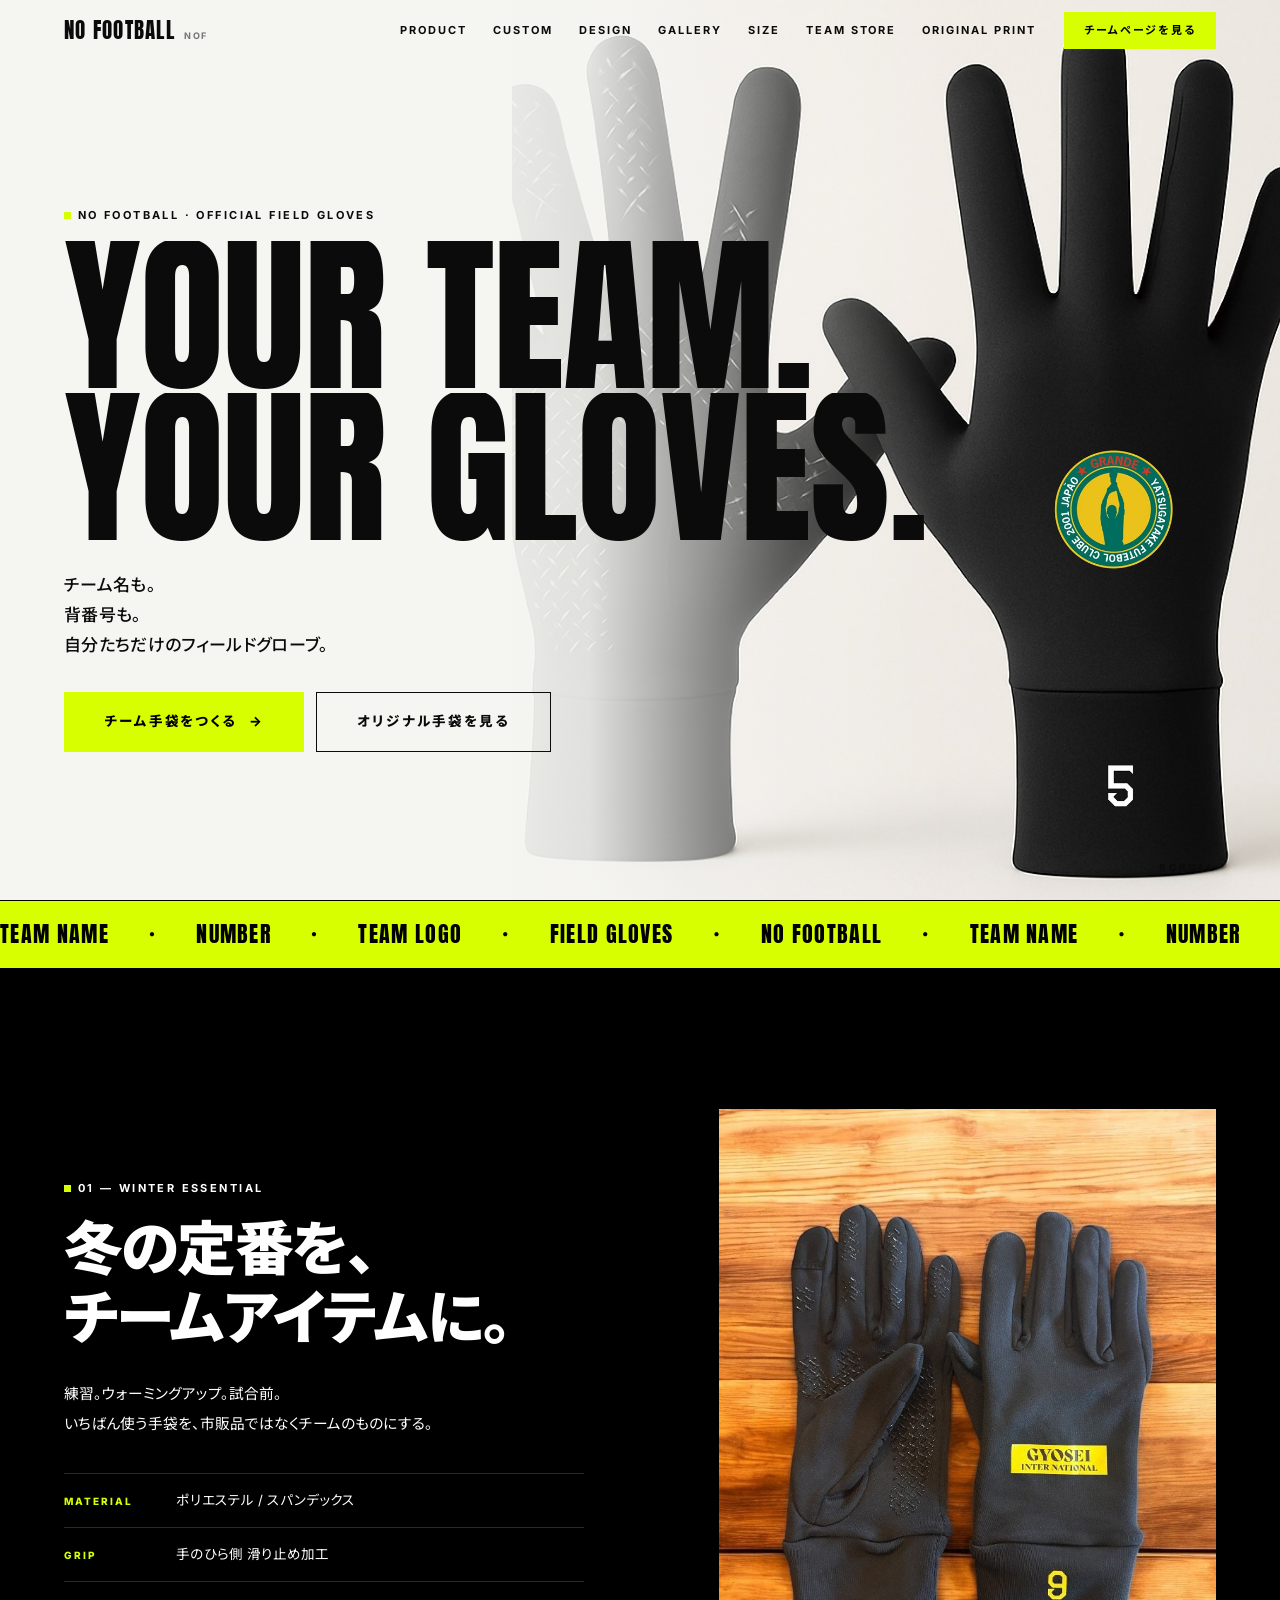
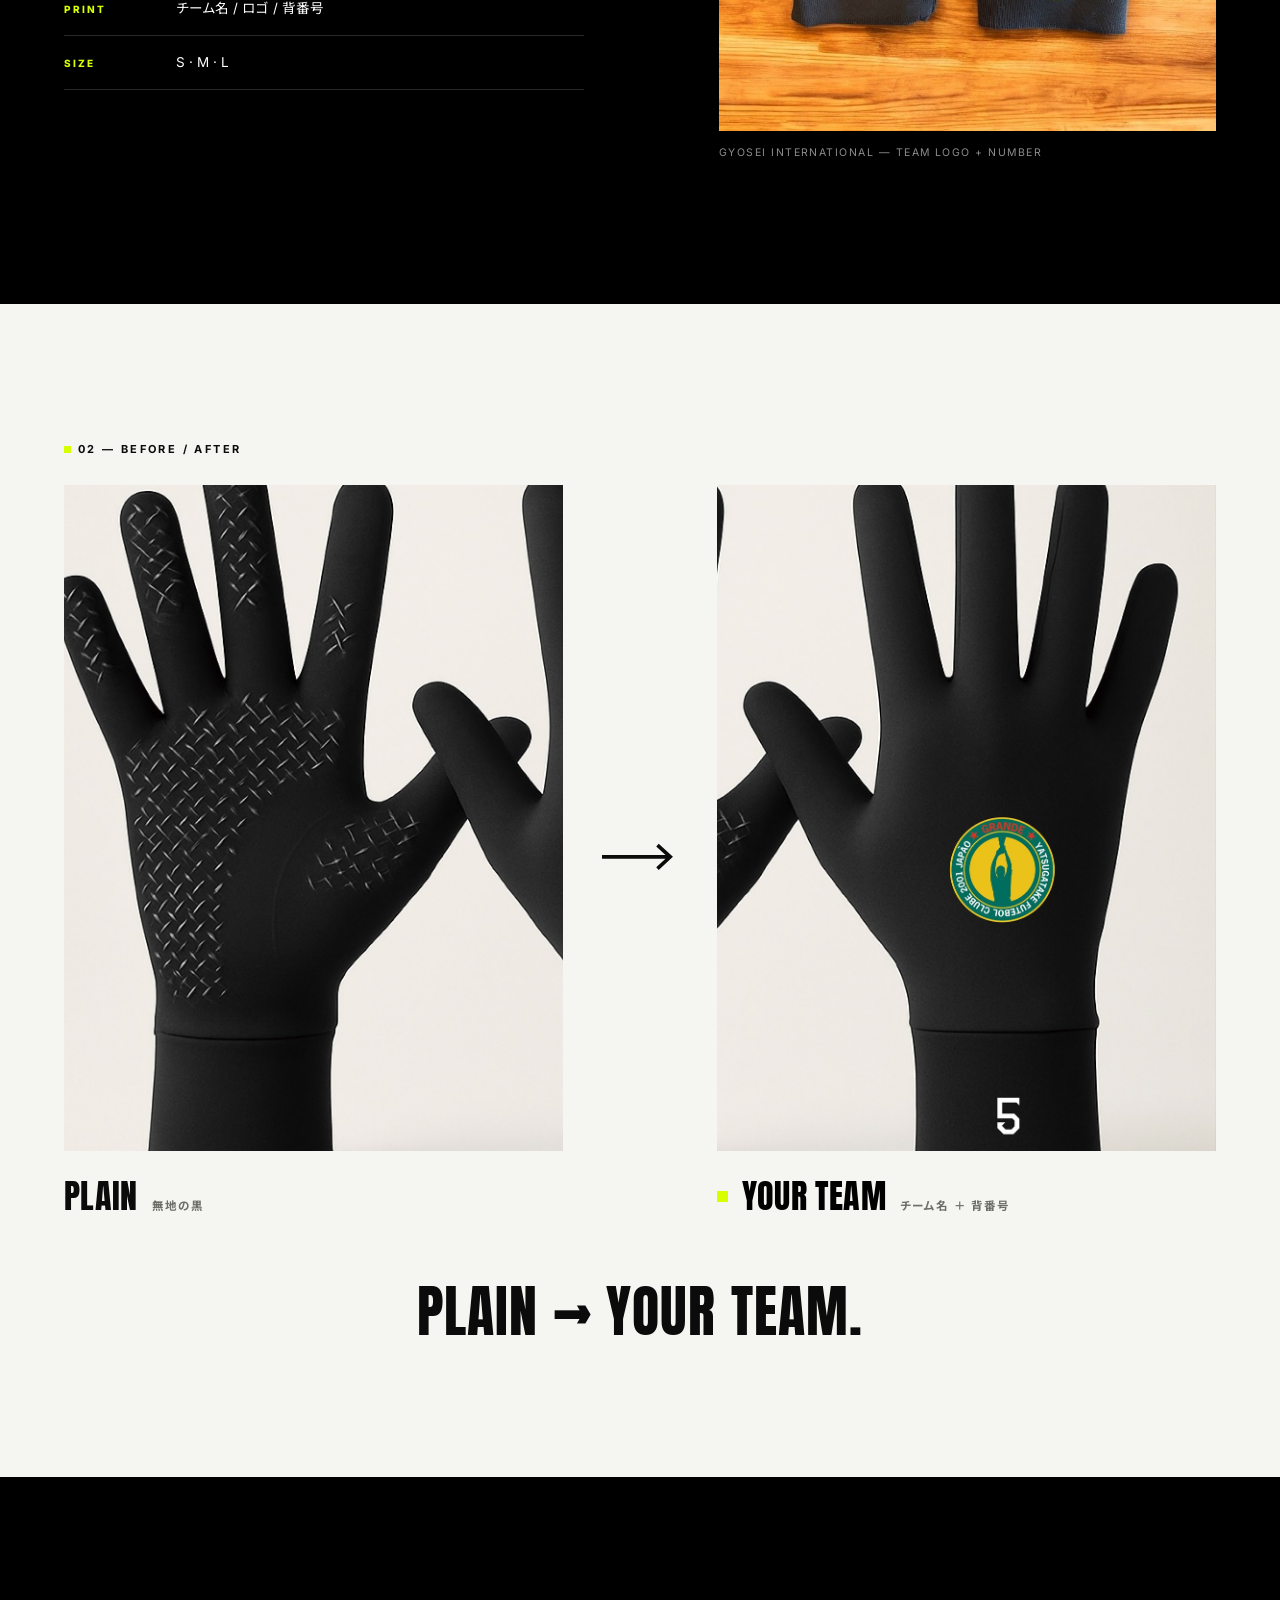
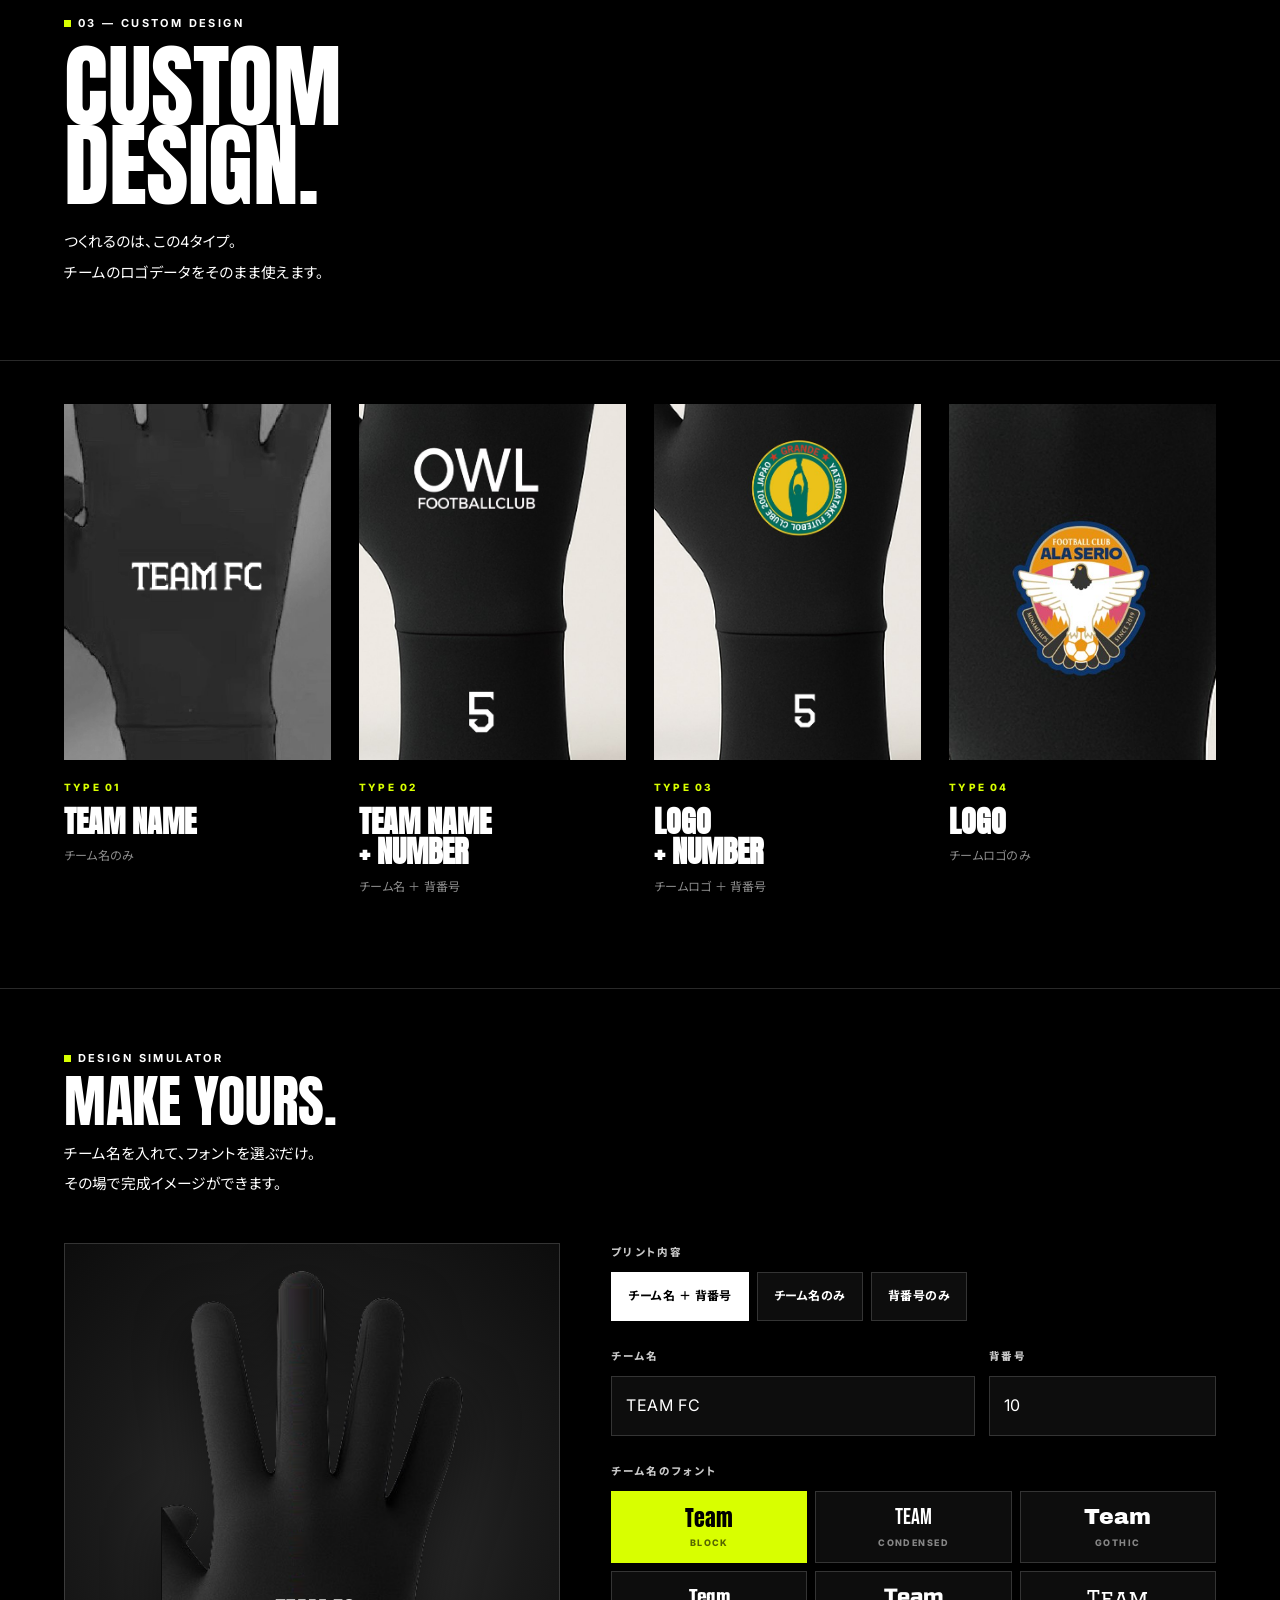
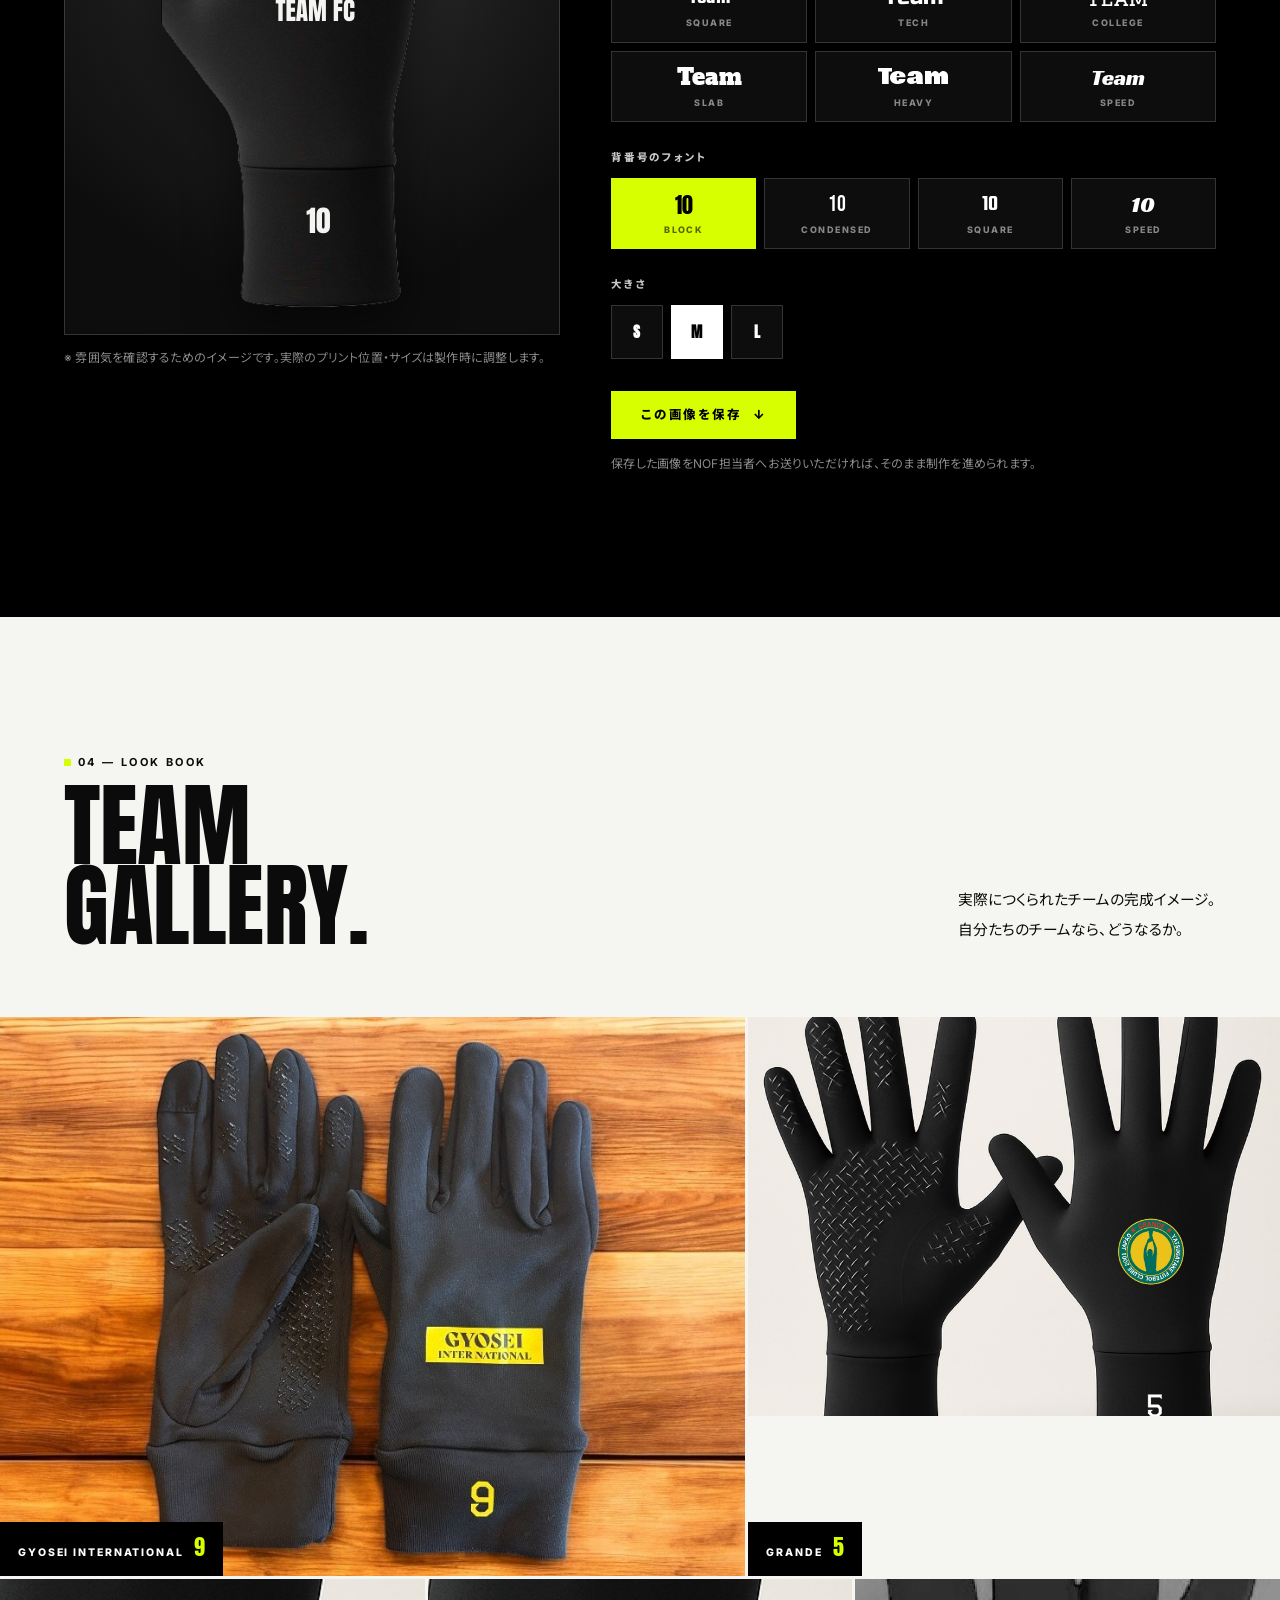
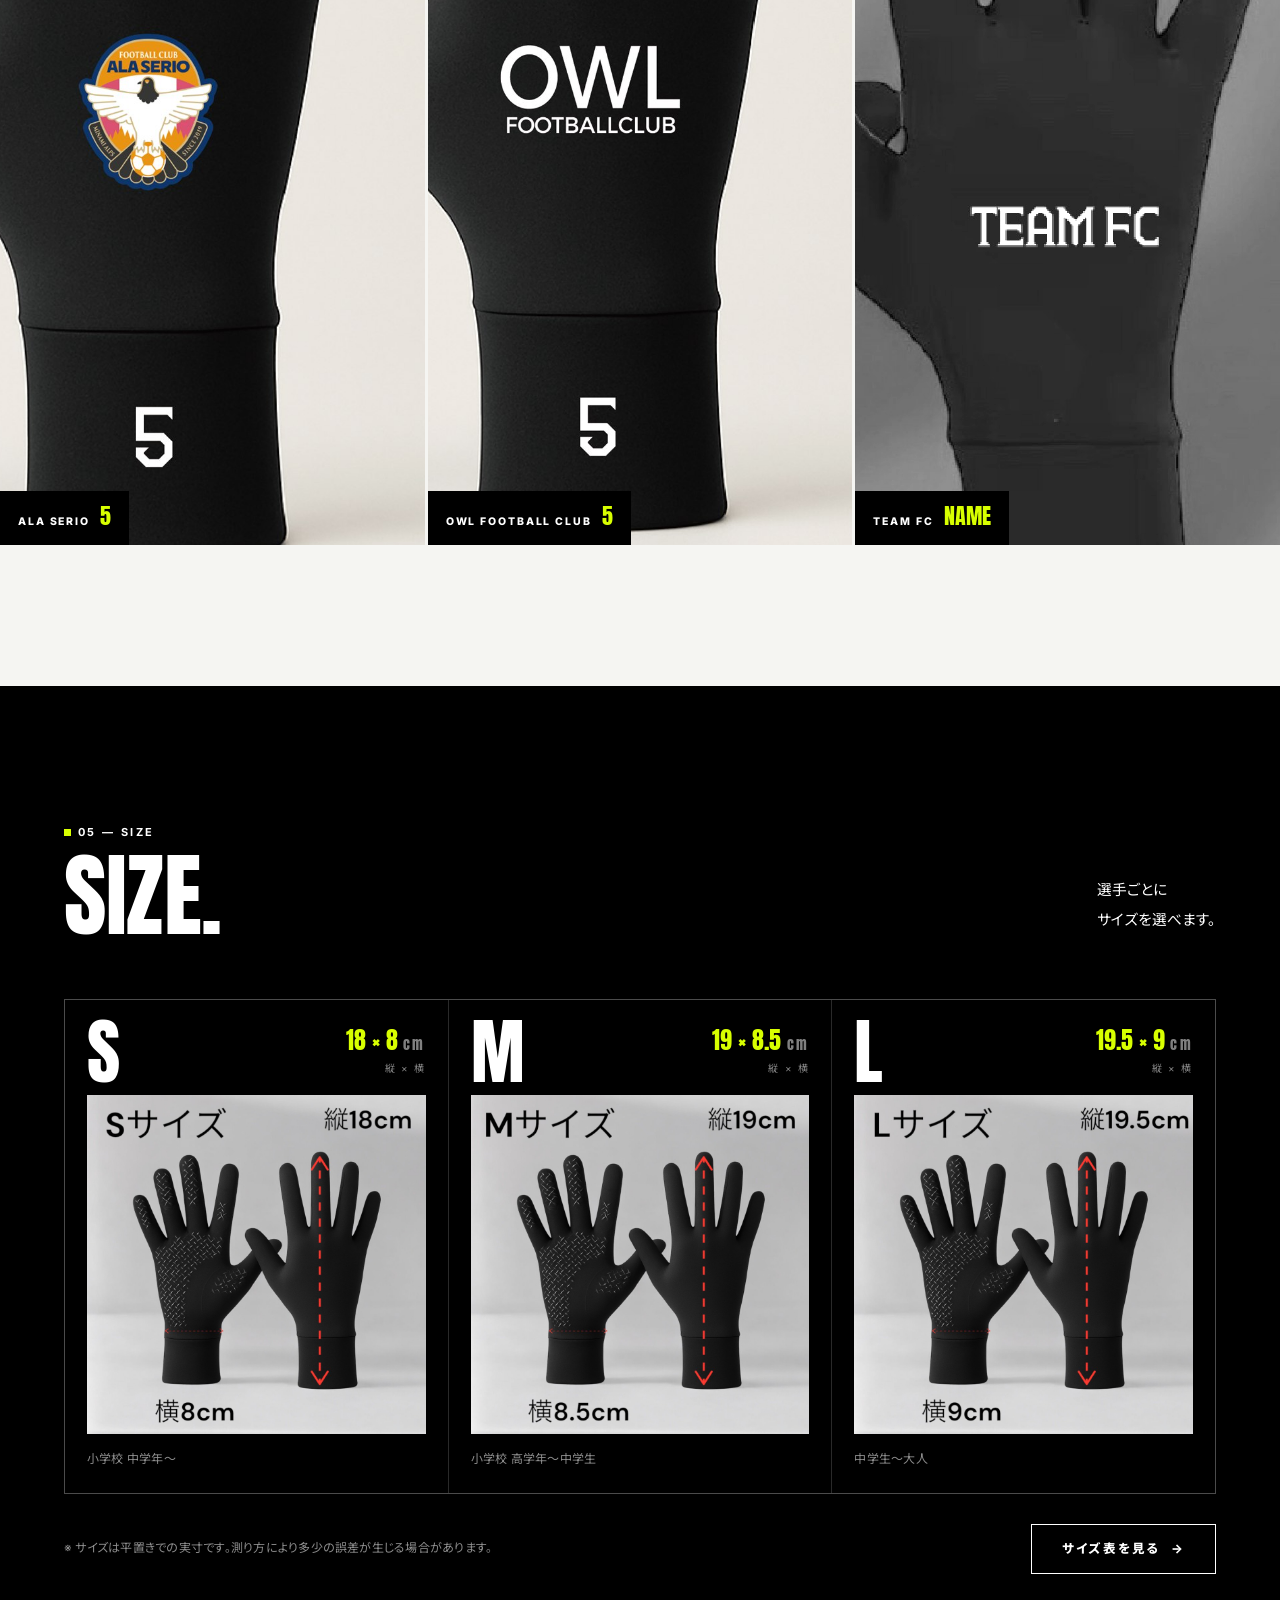
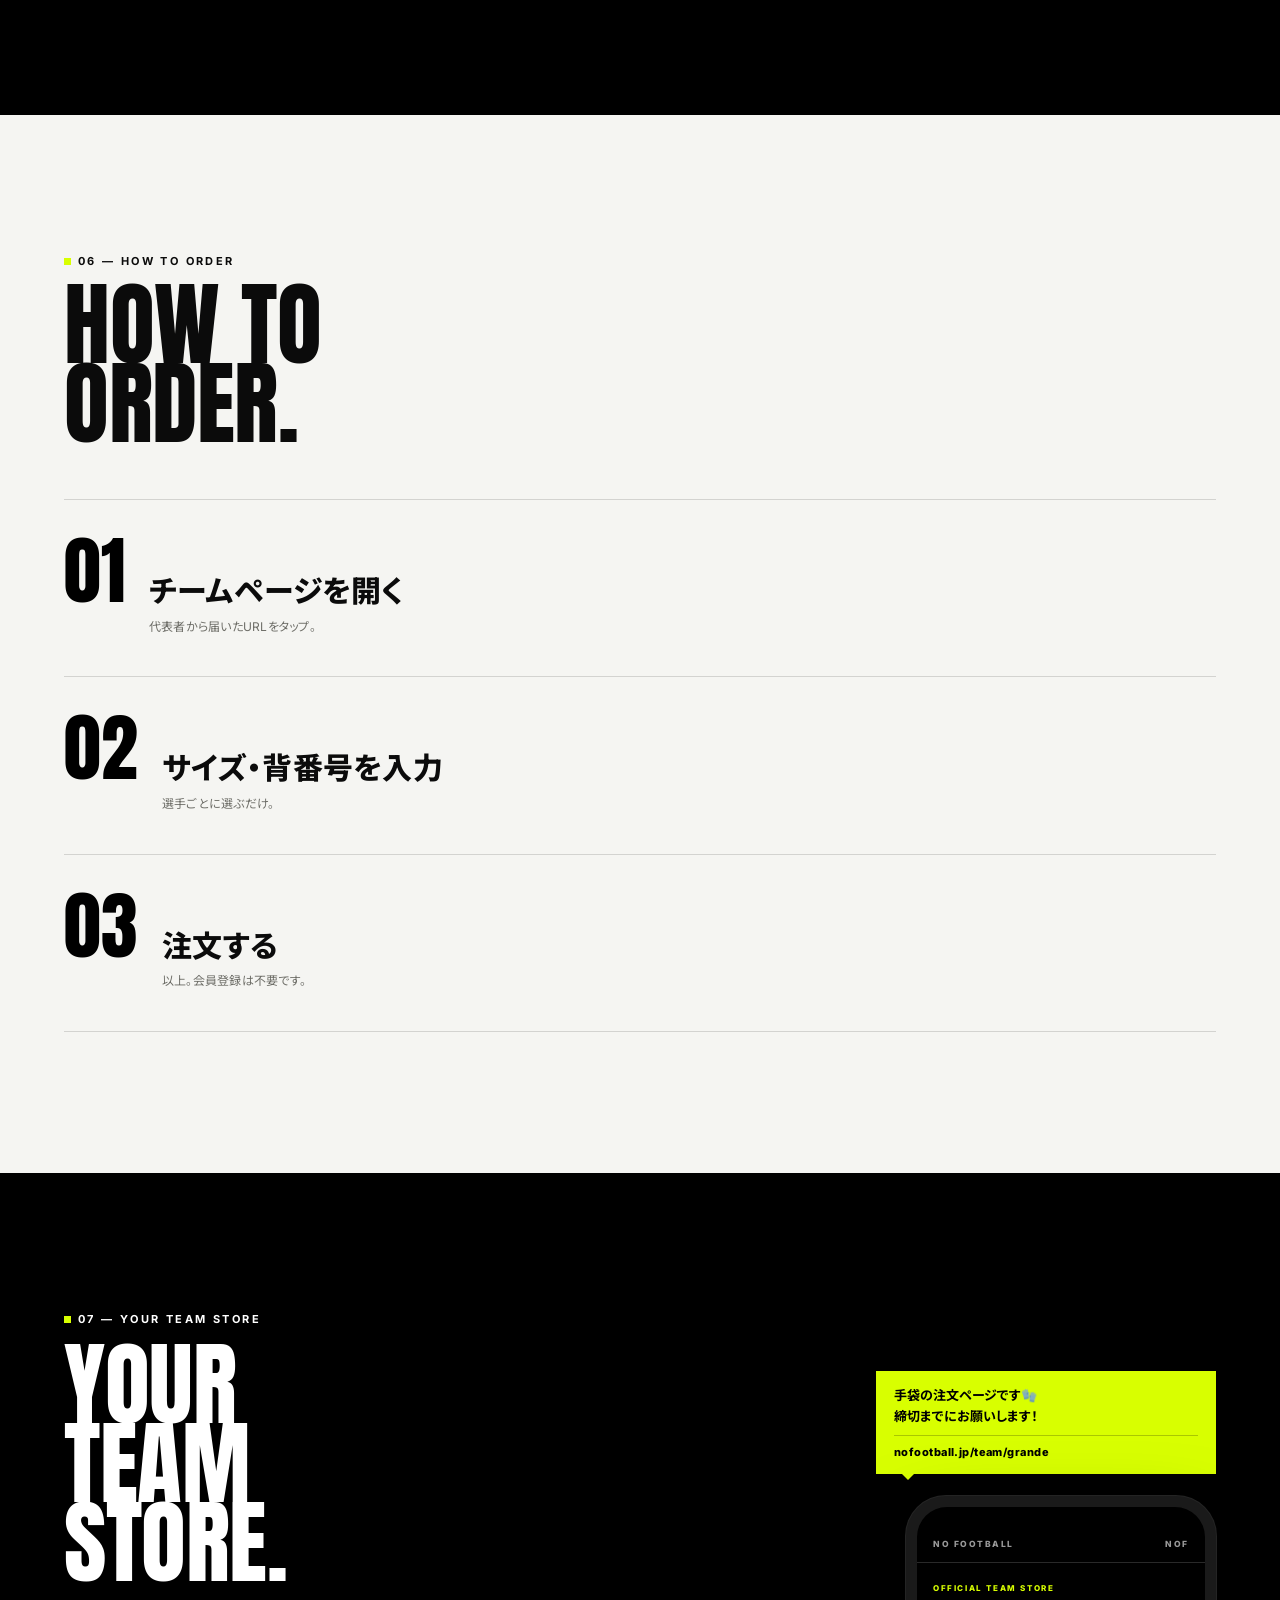
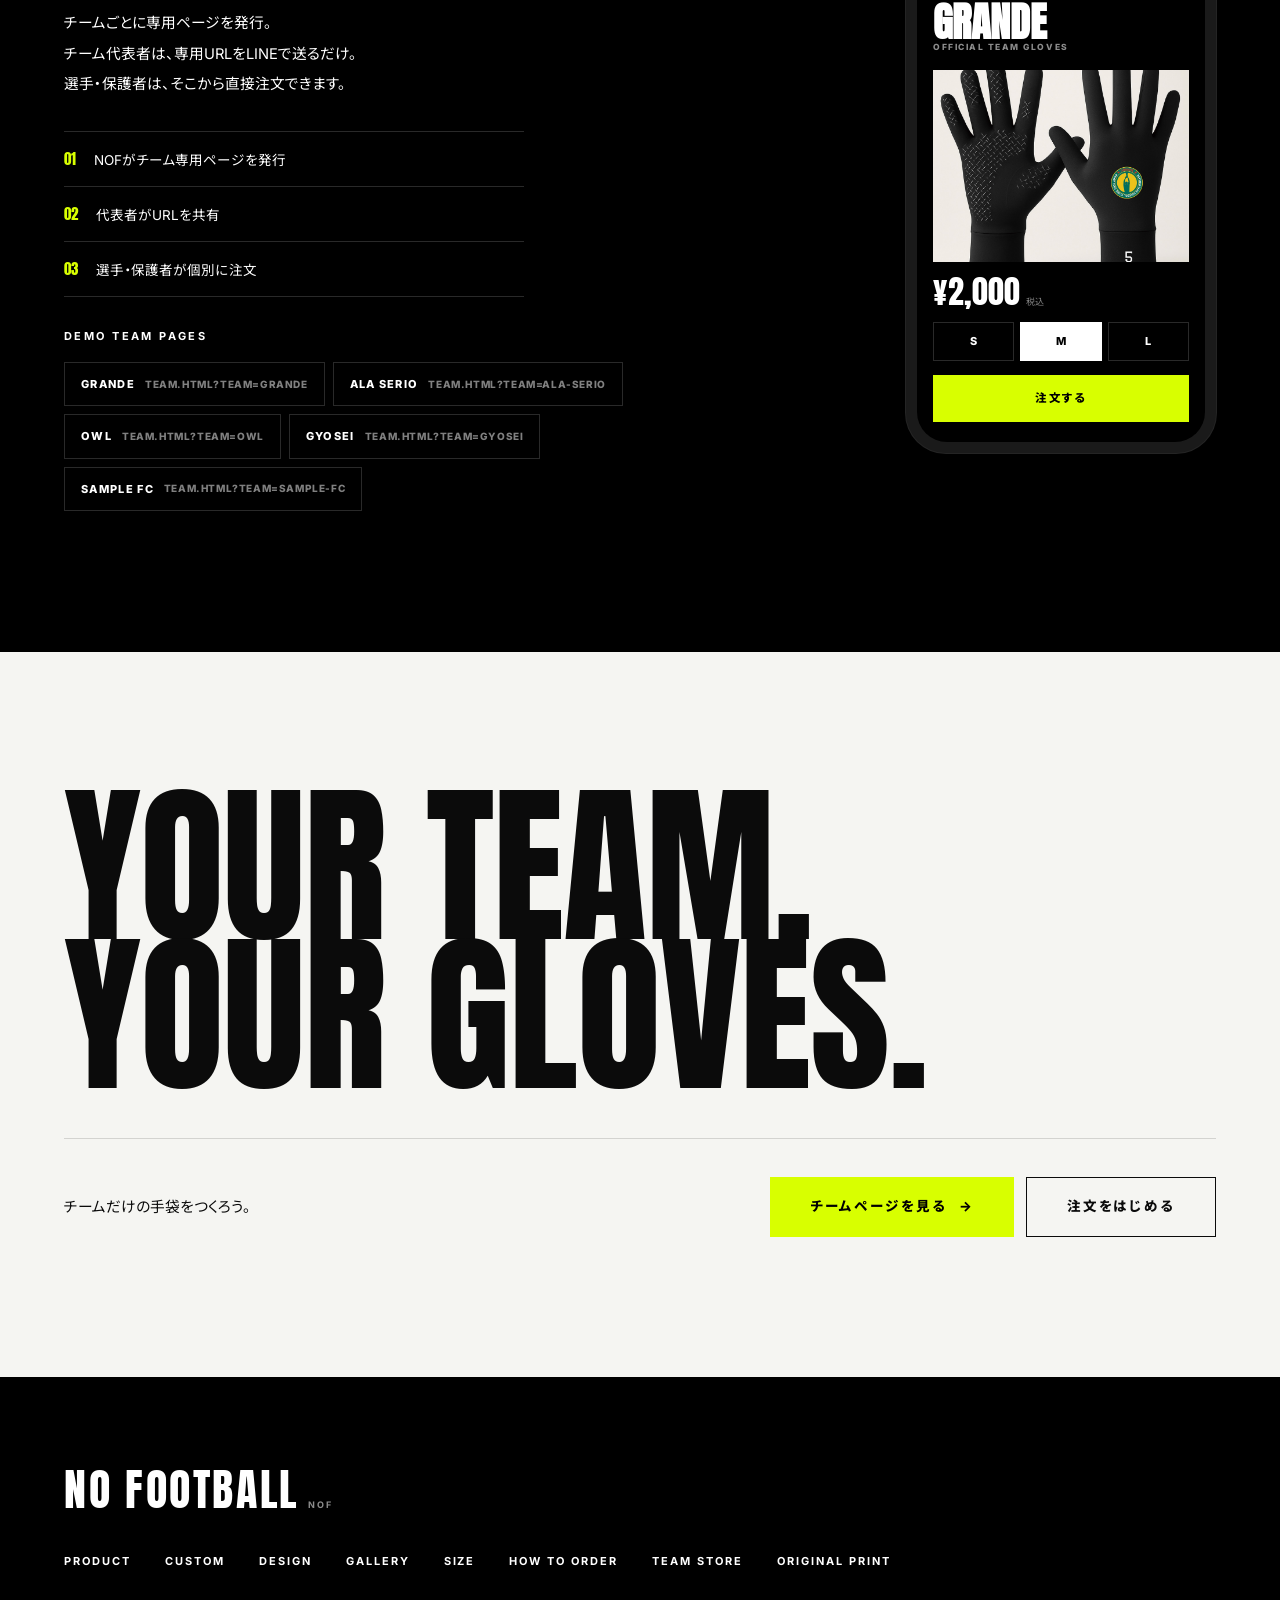
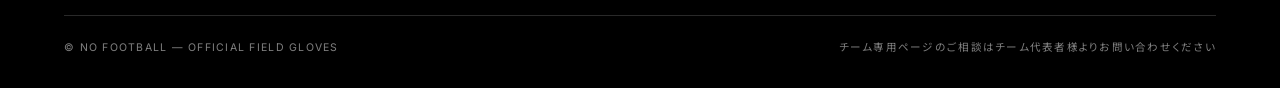
==== commit b66425ae: "設定・不要コードの整理と個人配送の廃止 ■ お受け取り方法 - 個人配送を廃止し、チームまとめ配送のみに（ご判断による） - 住所欄は未入力でも注文でき、確認画面にも注文データにも残らない   状態だ" ====
--- a/index.html
+++ b/index.html
@@ -14,6 +14,8 @@
 <link rel="preconnect" href="https://fonts.googleapis.com">
 <link rel="preconnect" href="https://fonts.gstatic.com" crossorigin>
 <link href="https://fonts.googleapis.com/css2?family=Anton&family=Inter:wght@400;500;600;700;800;900&family=Noto+Sans+JP:wght@400;500;700;900&display=swap" rel="stylesheet">
+<!-- デザインシミュレーターのプリント用書体 -->
+<link href="https://fonts.googleapis.com/css2?family=Alfa+Slab+One&family=Archivo+Black&family=Bebas+Neue&family=Bowlby+One&family=Graduate&family=Racing+Sans+One&family=Russo+One&family=Teko:wght@600&display=swap" rel="stylesheet">
 <link rel="stylesheet" href="assets/css/base.css">
 <link rel="stylesheet" href="assets/css/lp.css">
 <link rel="stylesheet" href="assets/css/designer.css">
--- a/assets/css/base.css
+++ b/assets/css/base.css
@@ -8,7 +8,6 @@
 :root {
   --black:      #000000;
   --ink:        #0B0B0B;
-  --ink-2:      #141414;
   --white:      #FFFFFF;
   --off:        #F5F5F2;
   --off-2:      #EAE9E4;
@@ -79,7 +78,6 @@
 
 .t-dark  { background: var(--black); color: var(--white); }
 .t-light { background: var(--off);   color: var(--ink); }
-.t-white { background: var(--white); color: var(--ink); }
 
 .t-dark  ::selection { background: var(--acc); color: var(--black); }
 
@@ -92,8 +90,6 @@
 }
 
 .section { padding-block: clamp(72px, 11vw, 160px); position: relative; }
-.section--tight { padding-block: clamp(52px, 7vw, 96px); }
-.section--flush { padding-block: 0; }
 
 /* ---------- Typography ---------- */
 .display {
@@ -151,11 +147,7 @@
 }
 .t-dark .note { color: rgba(255, 255, 255, .55); }
 
-.acc { color: var(--acc); }
-.num-acc { font-family: var(--f-display); color: var(--acc); }
-
-.rule { height: 1px; background: var(--line-light); border: 0; }
-.t-dark .rule { background: var(--line-dark); }
+
 
 /* ---------- Buttons ---------- */
 .btn {
@@ -185,7 +177,6 @@
 
 .btn--acc   { --btn-bg: var(--acc); --btn-fg: var(--black); }
 .btn--acc:hover { --btn-bg: #E6FF3D; }
-.btn--white { --btn-bg: var(--white); --btn-fg: var(--black); }
 .btn--lg    { padding: 22px 40px; font-size: 13.5px; }
 .btn--full  { display: flex; width: 100%; }
 
@@ -199,8 +190,6 @@
 
 .btn[disabled] { opacity: .35; pointer-events: none; }
 
-/* JP label inside a latin button */
-.btn__jp { font-size: 12px; letter-spacing: .1em; font-weight: 700; }
 
 /* ---------- Figure / CSS crop helper ---------------------------------------
    Crops a point of interest out of a large source photo without new files.
@@ -238,7 +227,6 @@
               border-color .35s var(--ease);
   border-bottom: 1px solid transparent;
 }
-.site-header.is-dark  { color: var(--white); }
 .site-header.is-stuck {
   background: var(--black);
   color: var(--white);
@@ -300,7 +288,7 @@
 .nav a:hover::after { transform: scaleX(1); }
 .nav .btn { padding: 13px 20px; font-size: 11px; }
 
-@media (max-width: 900px) {
+@media (max-width: 899.98px) {
   .nav__links { display: none; }
   .nav { gap: 14px; }
 }
@@ -315,7 +303,6 @@
   display: flex;
   user-select: none;
 }
-.marquee--dark { background: var(--black); color: var(--white); border-color: var(--line-dark); }
 .marquee__track {
   display: flex;
   gap: 40px;
@@ -382,6 +369,17 @@
   letter-spacing: .12em;
   text-transform: uppercase;
   color: rgba(255, 255, 255, .5);
+}
+
+/* ---------- Form micro label ----------
+   チームページ（.field__label）とシミュレーター（.ds-label）で
+   同じ指定を二重に持っていたため共通化。 */
+.field__label, .ds-label {
+  font-size: 10.5px;
+  font-weight: 800;
+  letter-spacing: .16em;
+  text-transform: uppercase;
+  color: rgba(255, 255, 255, .78);
 }
 
 /* ---------- Team link chips (LP / team-not-found) ---------- */
@@ -441,7 +439,7 @@
 .sg__dim { font-size: 13px; font-weight: 700; color: var(--acc); }
 .sg__hint { font-size: 11px; color: rgba(255, 255, 255, .55); }
 .sg__note { margin-top: 18px; }
-@media (min-width: 720px) {
+@media (min-width: 760px) {
   .sg { align-items: center; }
   .sg__grid { grid-template-columns: repeat(3, 1fr); }
 }
@@ -468,10 +466,8 @@
   transition: transform .2s var(--ease);
 }
 .skip-link:focus { transform: none; }
-.stack-8  { display: grid; gap: 8px; }
 .stack-16 { display: grid; gap: 16px; }
 .stack-24 { display: grid; gap: 24px; }
-.stack-40 { display: grid; gap: 40px; }
 
 @media (prefers-reduced-motion: reduce) {
   html { scroll-behavior: auto; }
--- a/assets/css/lp.css
+++ b/assets/css/lp.css
@@ -119,7 +119,7 @@
 .s-intro__media .fig { aspect-ratio: 4 / 5; }
 .s-intro__media figcaption { padding-top: 12px; letter-spacing: .14em; text-transform: uppercase; font-size: 10.5px; }
 
-@media (min-width: 980px) {
+@media (min-width: 900px) {
   .s-intro__grid { grid-template-columns: 1fr 0.86fr; }
 }
 
@@ -246,7 +246,7 @@
   line-height: 1;
 }
 
-@media (min-width: 860px) {
+@media (min-width: 900px) {
   .gallery { grid-template-columns: repeat(12, 1fr); }
   .gal--wide { grid-column: span 7; }
   .gal--pair { grid-column: span 5; }
@@ -433,7 +433,7 @@
   letter-spacing: .12em;
 }
 
-@media (min-width: 980px) {
+@media (min-width: 900px) {
   .s-store__grid { grid-template-columns: 1fr 0.8fr; }
   .s-store__mock { justify-items: end; }
   .chat { align-self: end; }
--- a/assets/css/designer.css
+++ b/assets/css/designer.css
@@ -28,7 +28,6 @@
   aspect-ratio: 354 / 723;
   width: min(320px, 100%);
   margin-inline: auto;
-  container-type: inline-size;
 }
 .dz > img {
   width: 100%; height: 100%;
@@ -41,12 +40,12 @@
 @media (max-width: 899px) {
   .dz { width: auto; height: min(50svh, 470px); margin-inline: auto; }
 }
+/* letter-spacing は付けない。Canvas 側で再現できず書き出し画像とズレるため。 */
 .dz__name, .dz__num {
   position: absolute;
   transform: translate(-50%, -50%);
   white-space: nowrap;
   line-height: 1;
-  letter-spacing: .01em;
   pointer-events: none;
   text-rendering: geometricPrecision;
 }
@@ -57,15 +56,7 @@
 /* 使わない項目は JS 側で disabled も付ける（キーボード操作を塞ぐため） */
 .ds-block.is-off, .ds-field.is-off { opacity: .35; }
 .ds-block.is-off *, .ds-field.is-off * { cursor: default; }
-.ds-label {
-  display: block;
-  font-size: 10.5px;
-  font-weight: 800;
-  letter-spacing: .16em;
-  text-transform: uppercase;
-  color: rgba(255, 255, 255, .78);
-  margin-bottom: 10px;
-}
+.ds-label { display: block; margin-bottom: 10px; }
 
 .ds-input {
   width: 100%;
@@ -123,7 +114,7 @@
 }
 .ds-font.is-on .ds-font__label { color: rgba(0, 0, 0, .6); }
 
-/* colour swatches */
+/* colour swatches — オリジナルプリントの見積もり画面（print.js）が使用 */
 .ds-swatch {
   display: inline-flex;
   align-items: center;
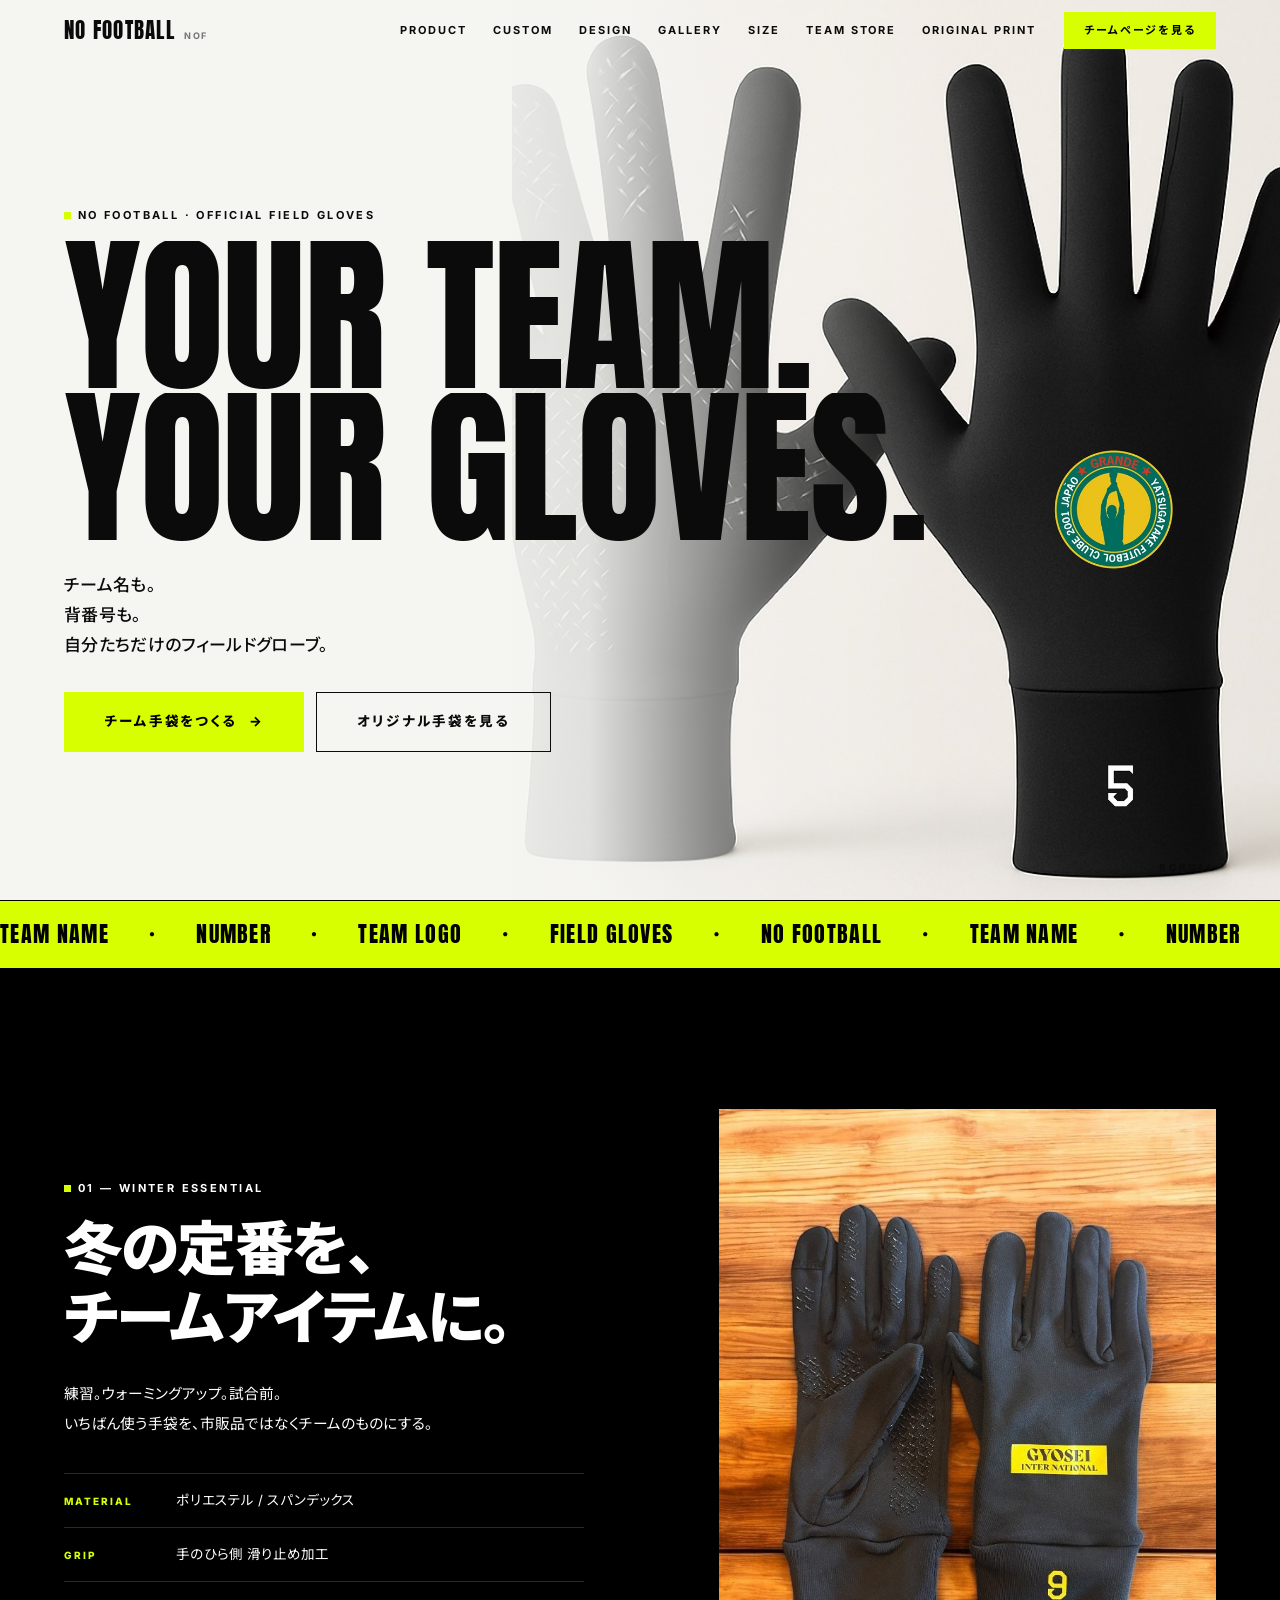
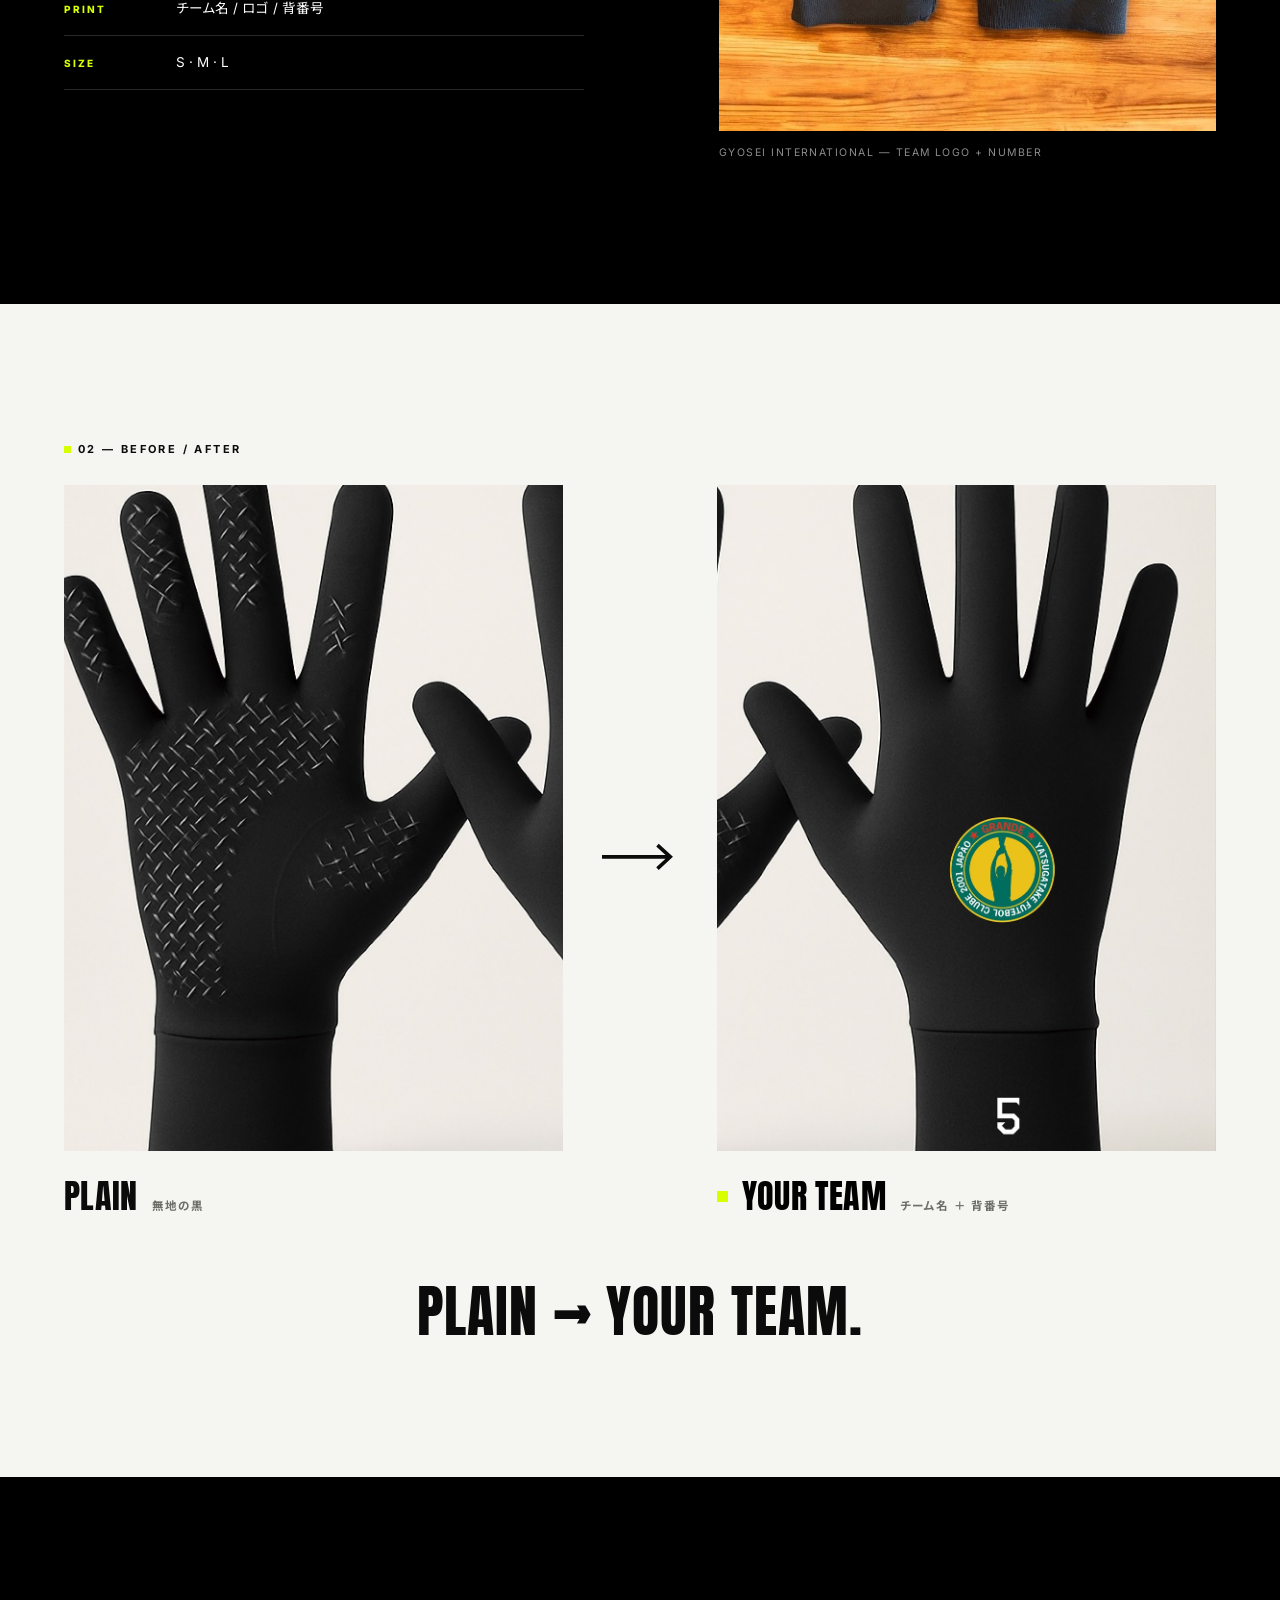
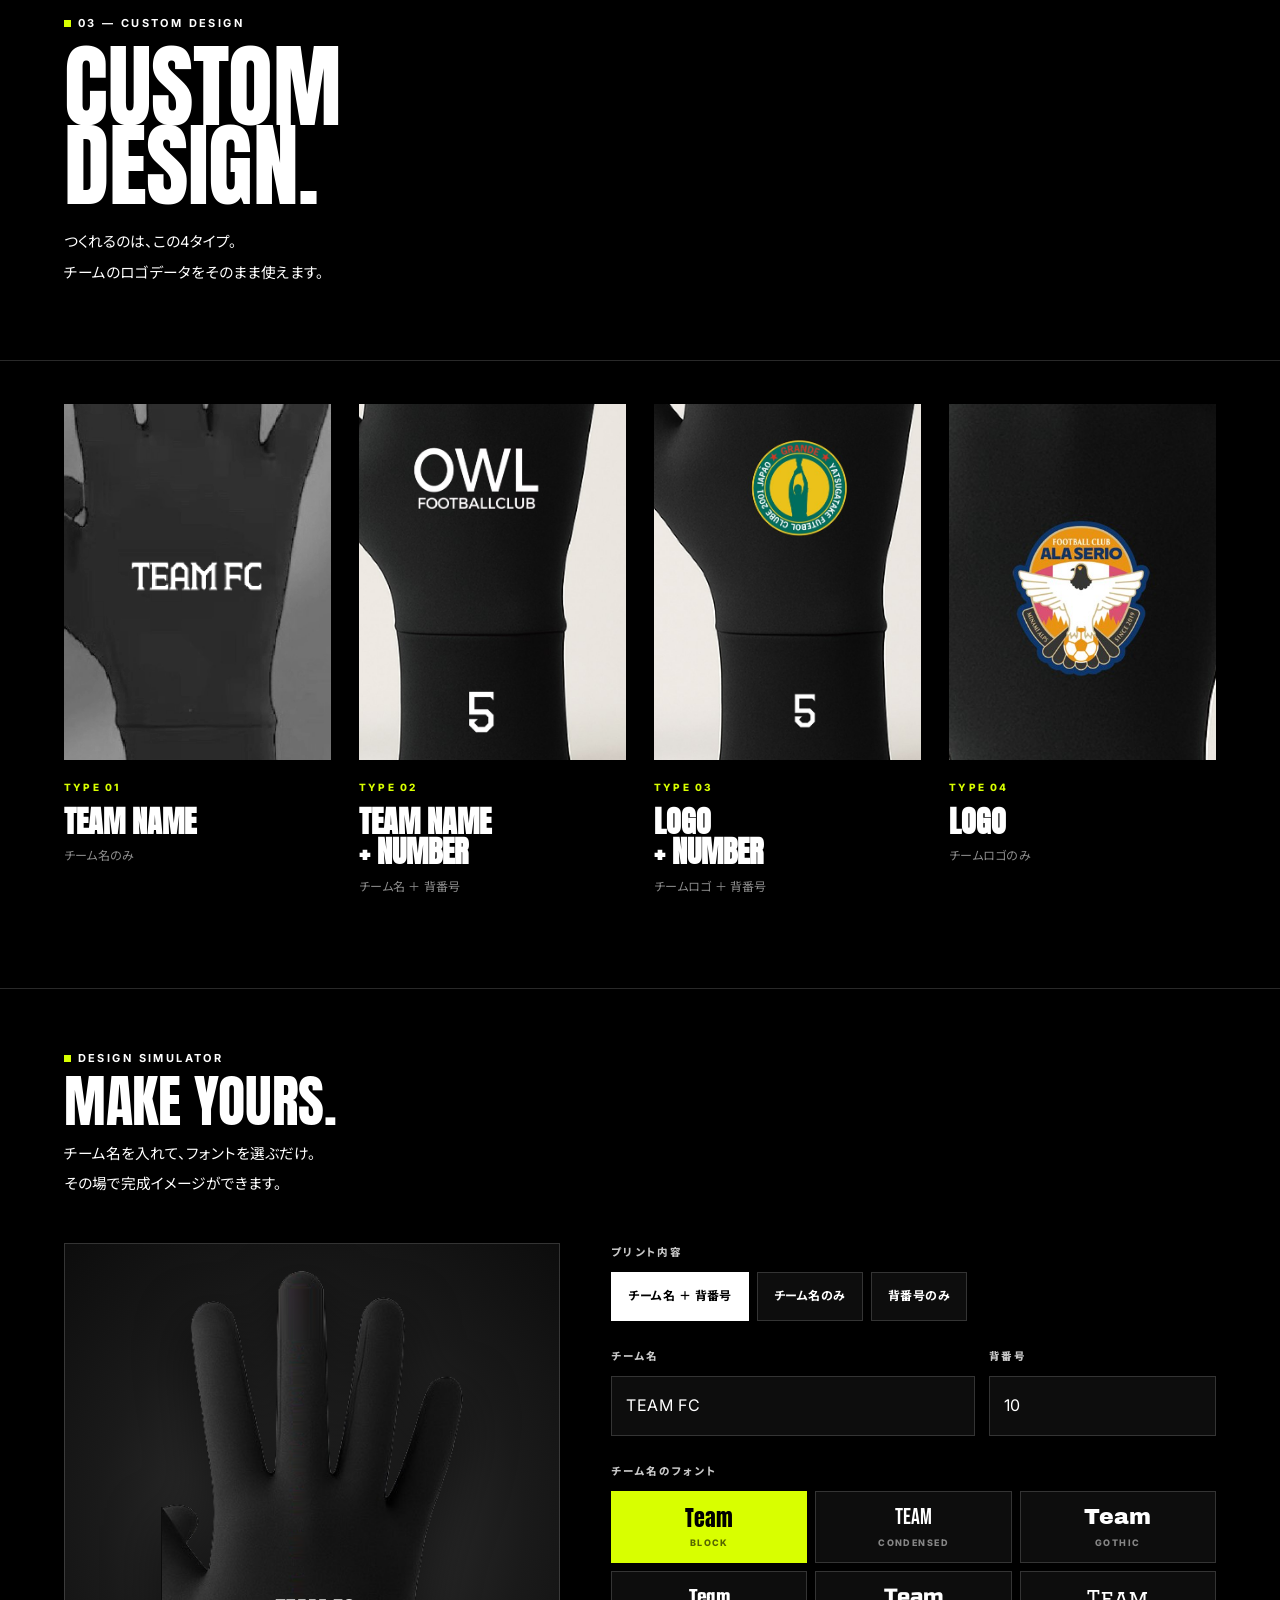
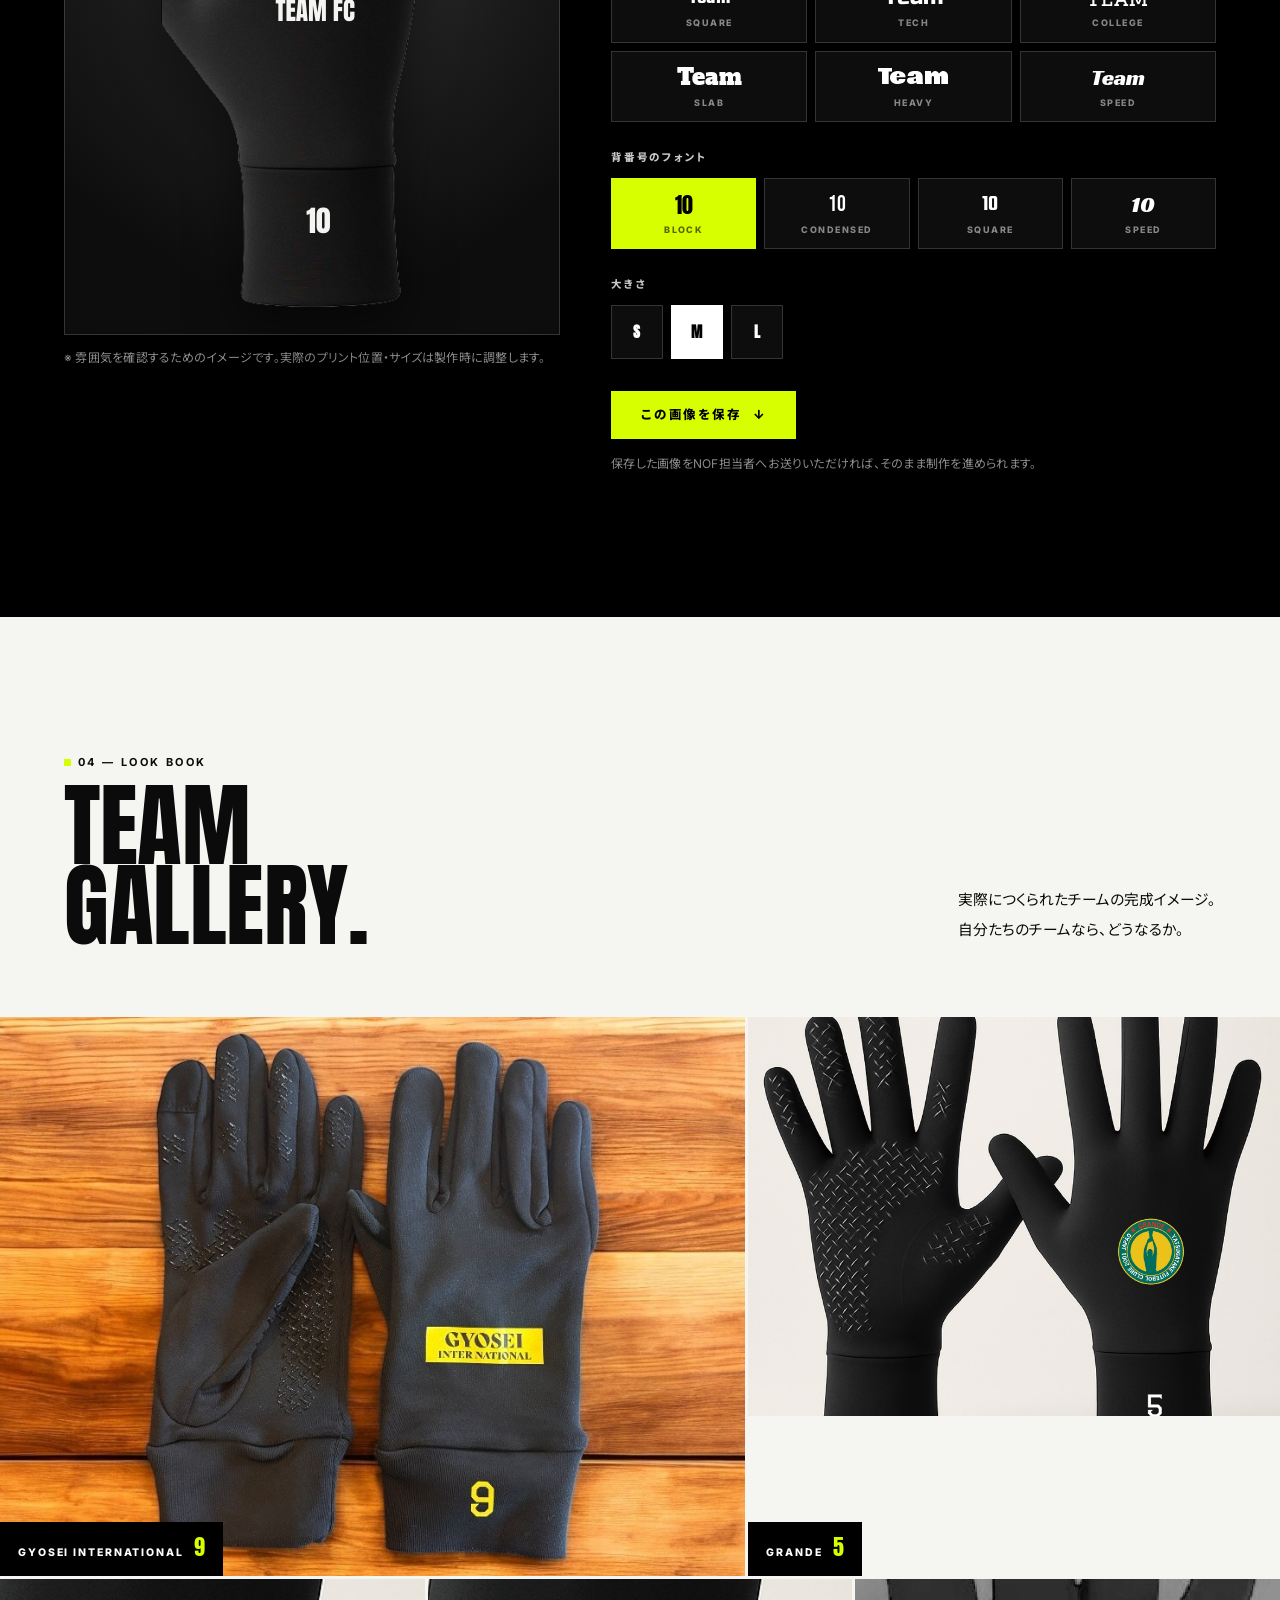
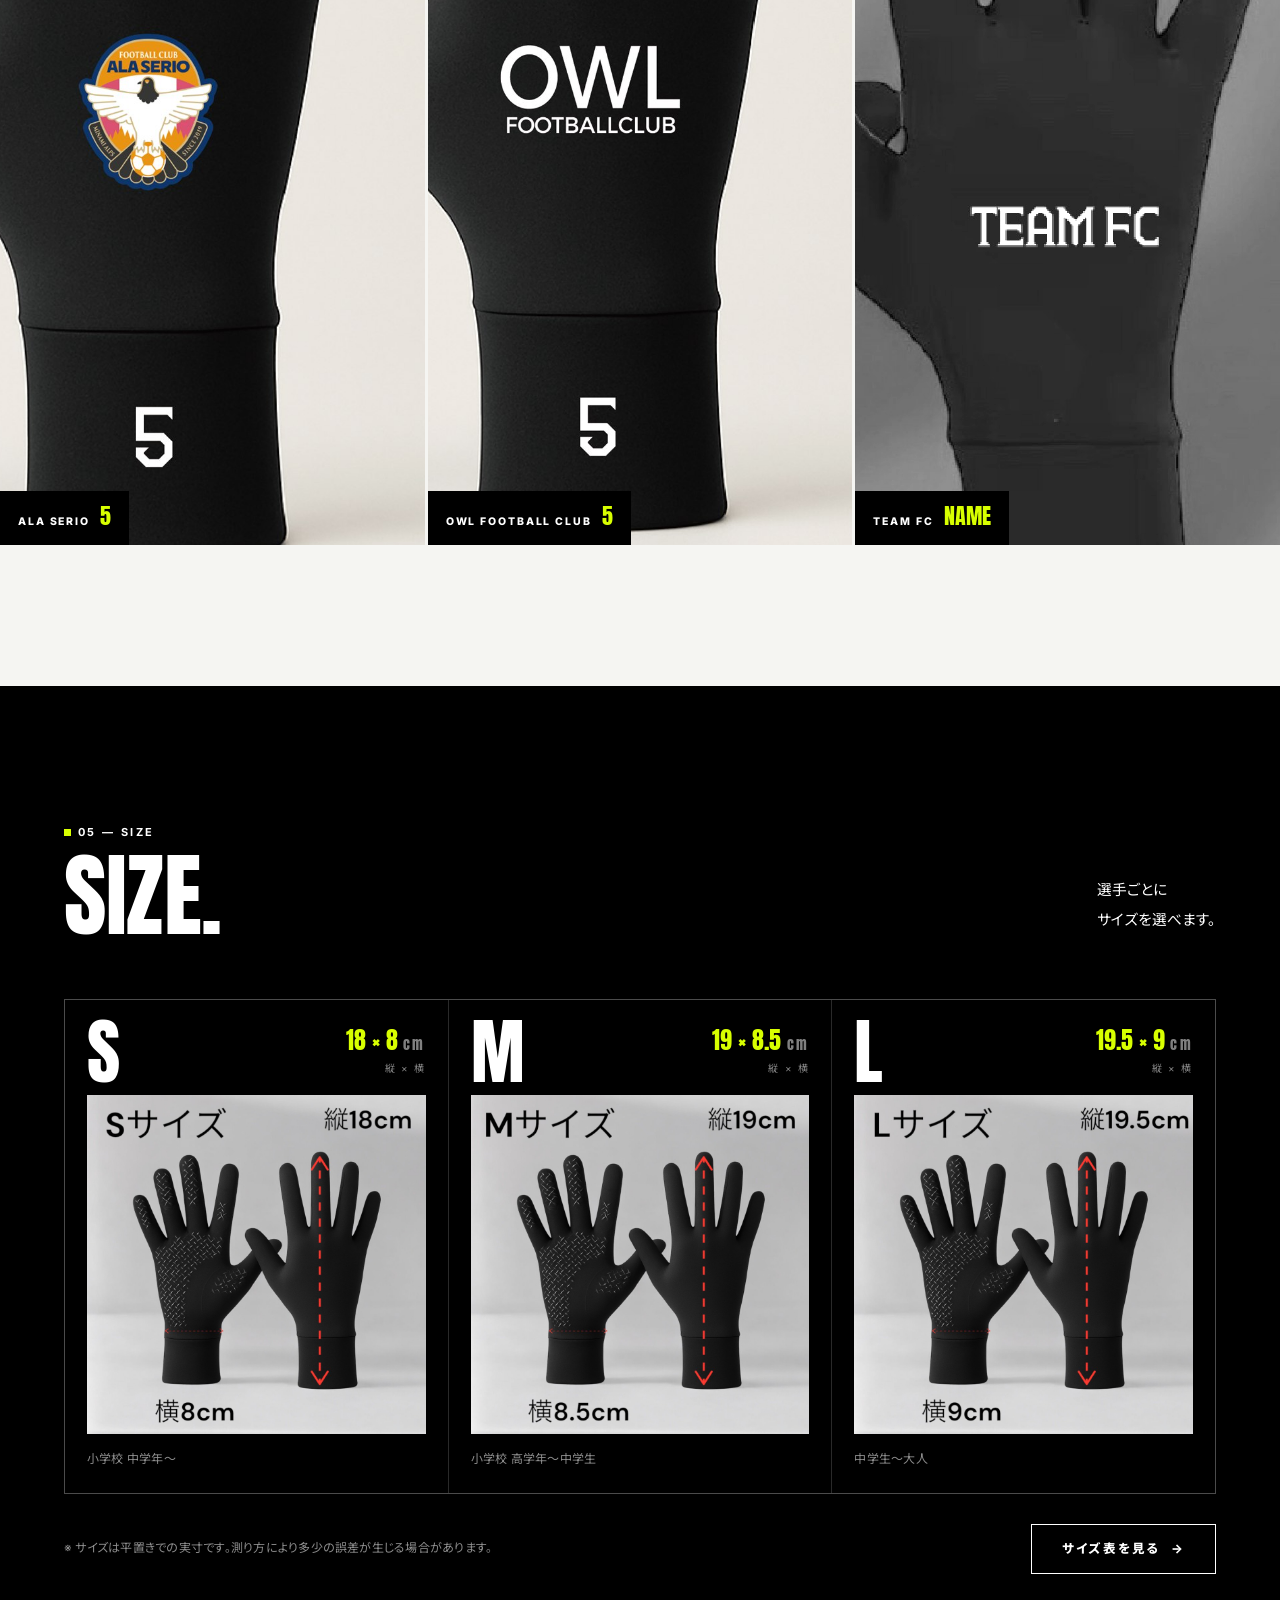
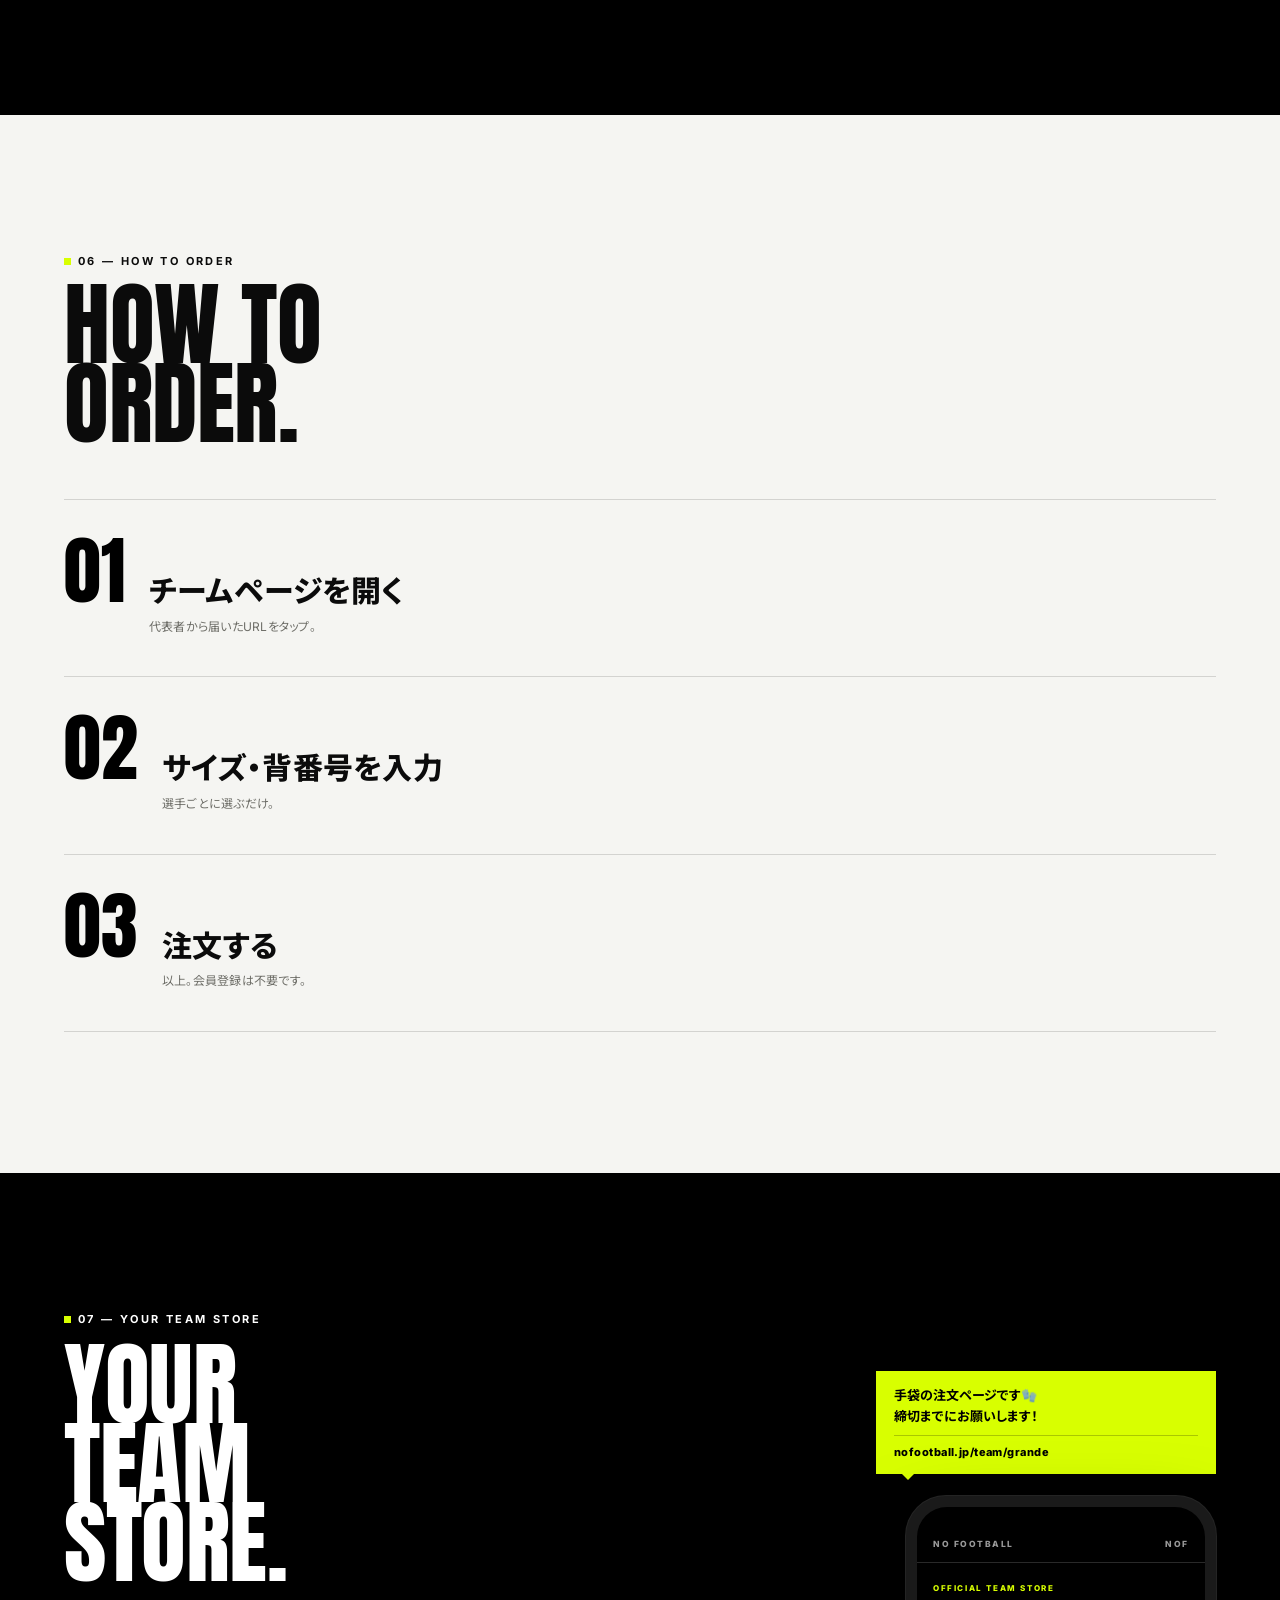
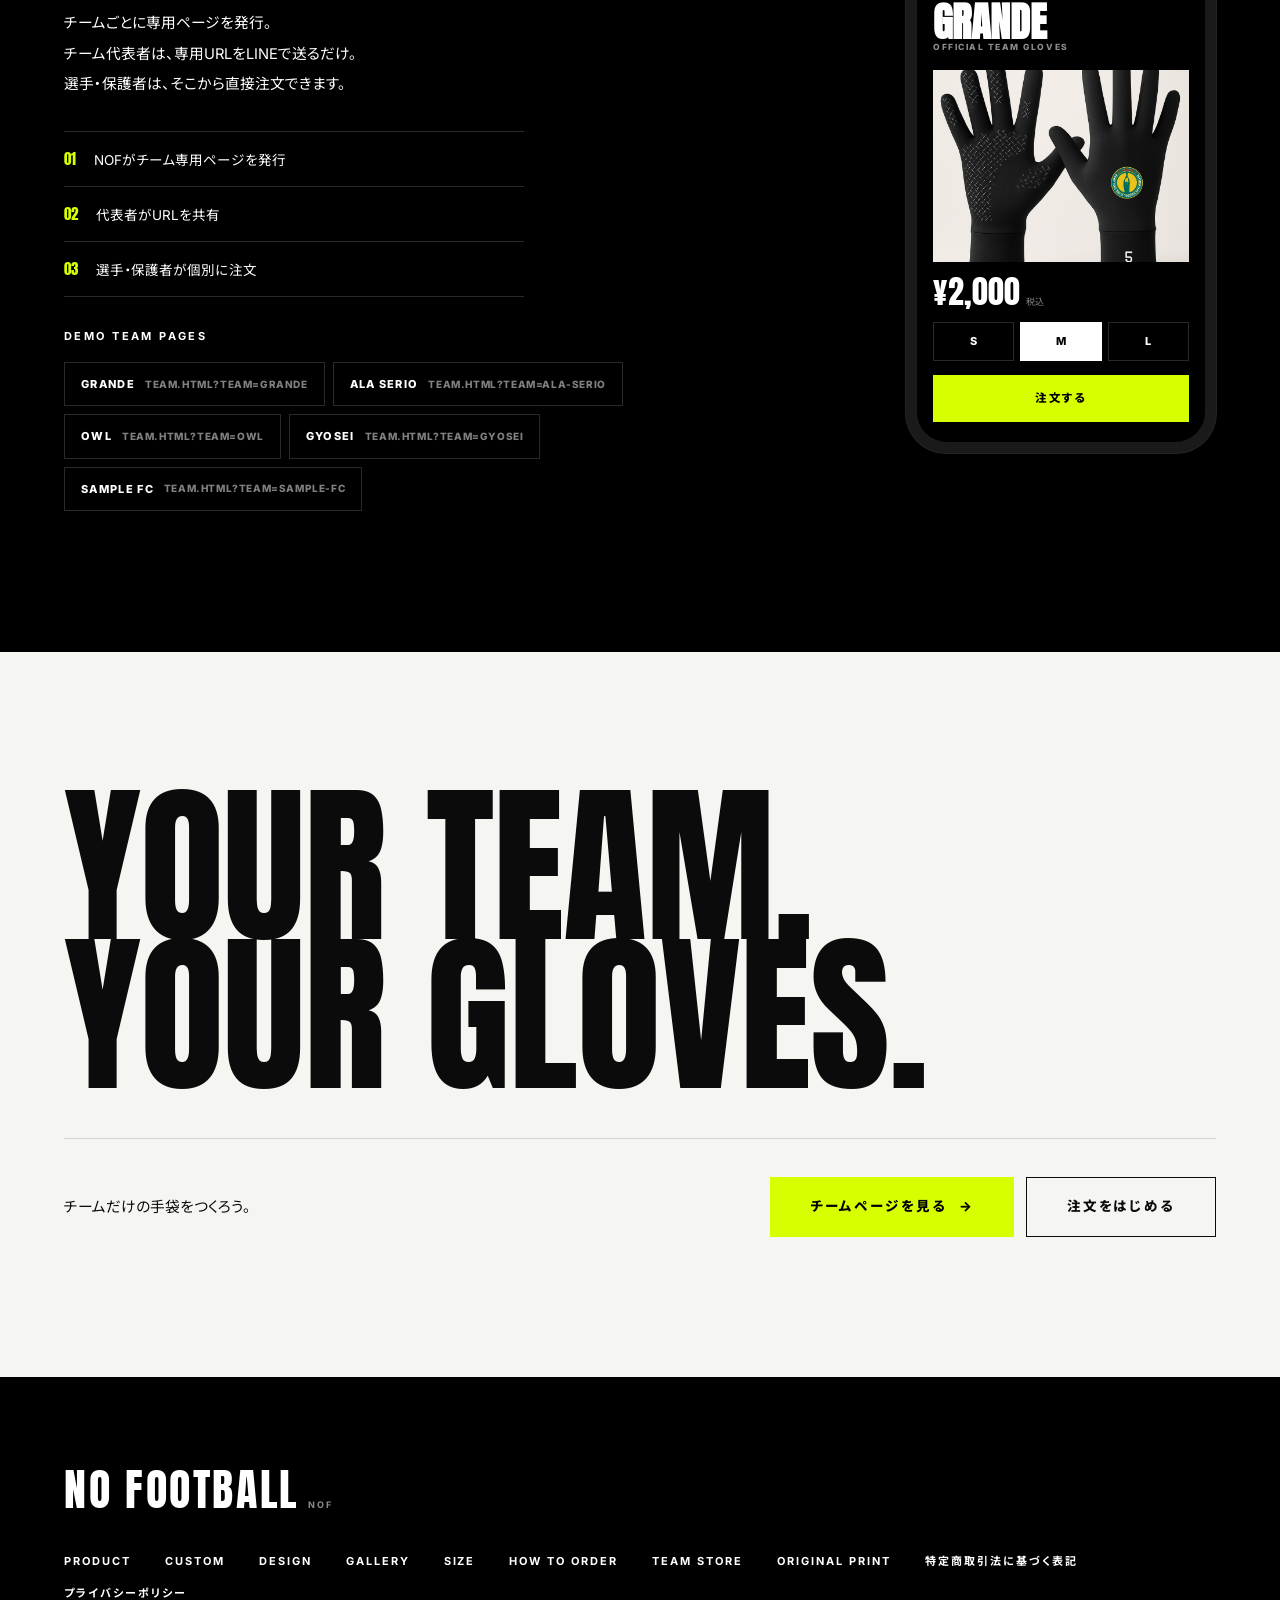
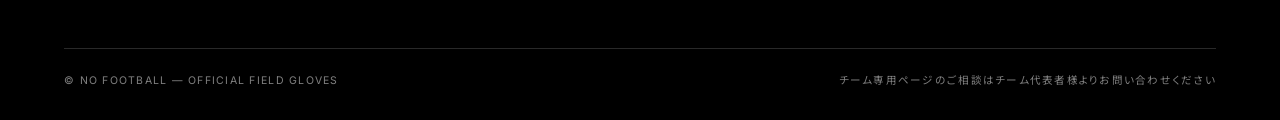
==== commit 5e0ba258: "ORIGINAL PRINT を公開できる状態に整える - 見積もりフォームをデモモード(localStorage保存で「送信しました」)から、   site-config.js の printInq" ====
--- a/index.html
+++ b/index.html
@@ -455,6 +455,8 @@
         <a href="#how">HOW TO ORDER</a>
         <a href="#store">TEAM STORE</a>
         <a href="オリジナルプリント/">ORIGINAL PRINT</a>
+        <a href="tokusho.html">特定商取引法に基づく表記</a>
+        <a href="privacy.html">プライバシーポリシー</a>
       </nav>
     </div>
     <div class="site-footer__bottom">
--- a/assets/css/lp.css
+++ b/assets/css/lp.css
@@ -179,6 +179,19 @@
   .ba__arrow { transform: none; }
 }
 
+/* -------------------------------------------------------- ESTIMATOR TEASER */
+.estimator-teaser {
+  margin-top: clamp(48px, 7vw, 90px);
+  margin-inline: auto;
+  padding-top: clamp(40px, 5vw, 68px);
+  border-top: 1px solid var(--line-dark);
+  text-align: center;
+  max-width: 640px;
+}
+.estimator-teaser .kicker { justify-content: center; margin-bottom: 16px; }
+.estimator-teaser .display { margin-bottom: 18px; }
+.estimator-teaser .lead { margin: 0 auto 30px; }
+
 /* ---------------------------------------------------- SECTION 3 CUSTOM --- */
 .s-custom .s-head { margin-bottom: clamp(40px, 6vw, 72px); }
 .types {
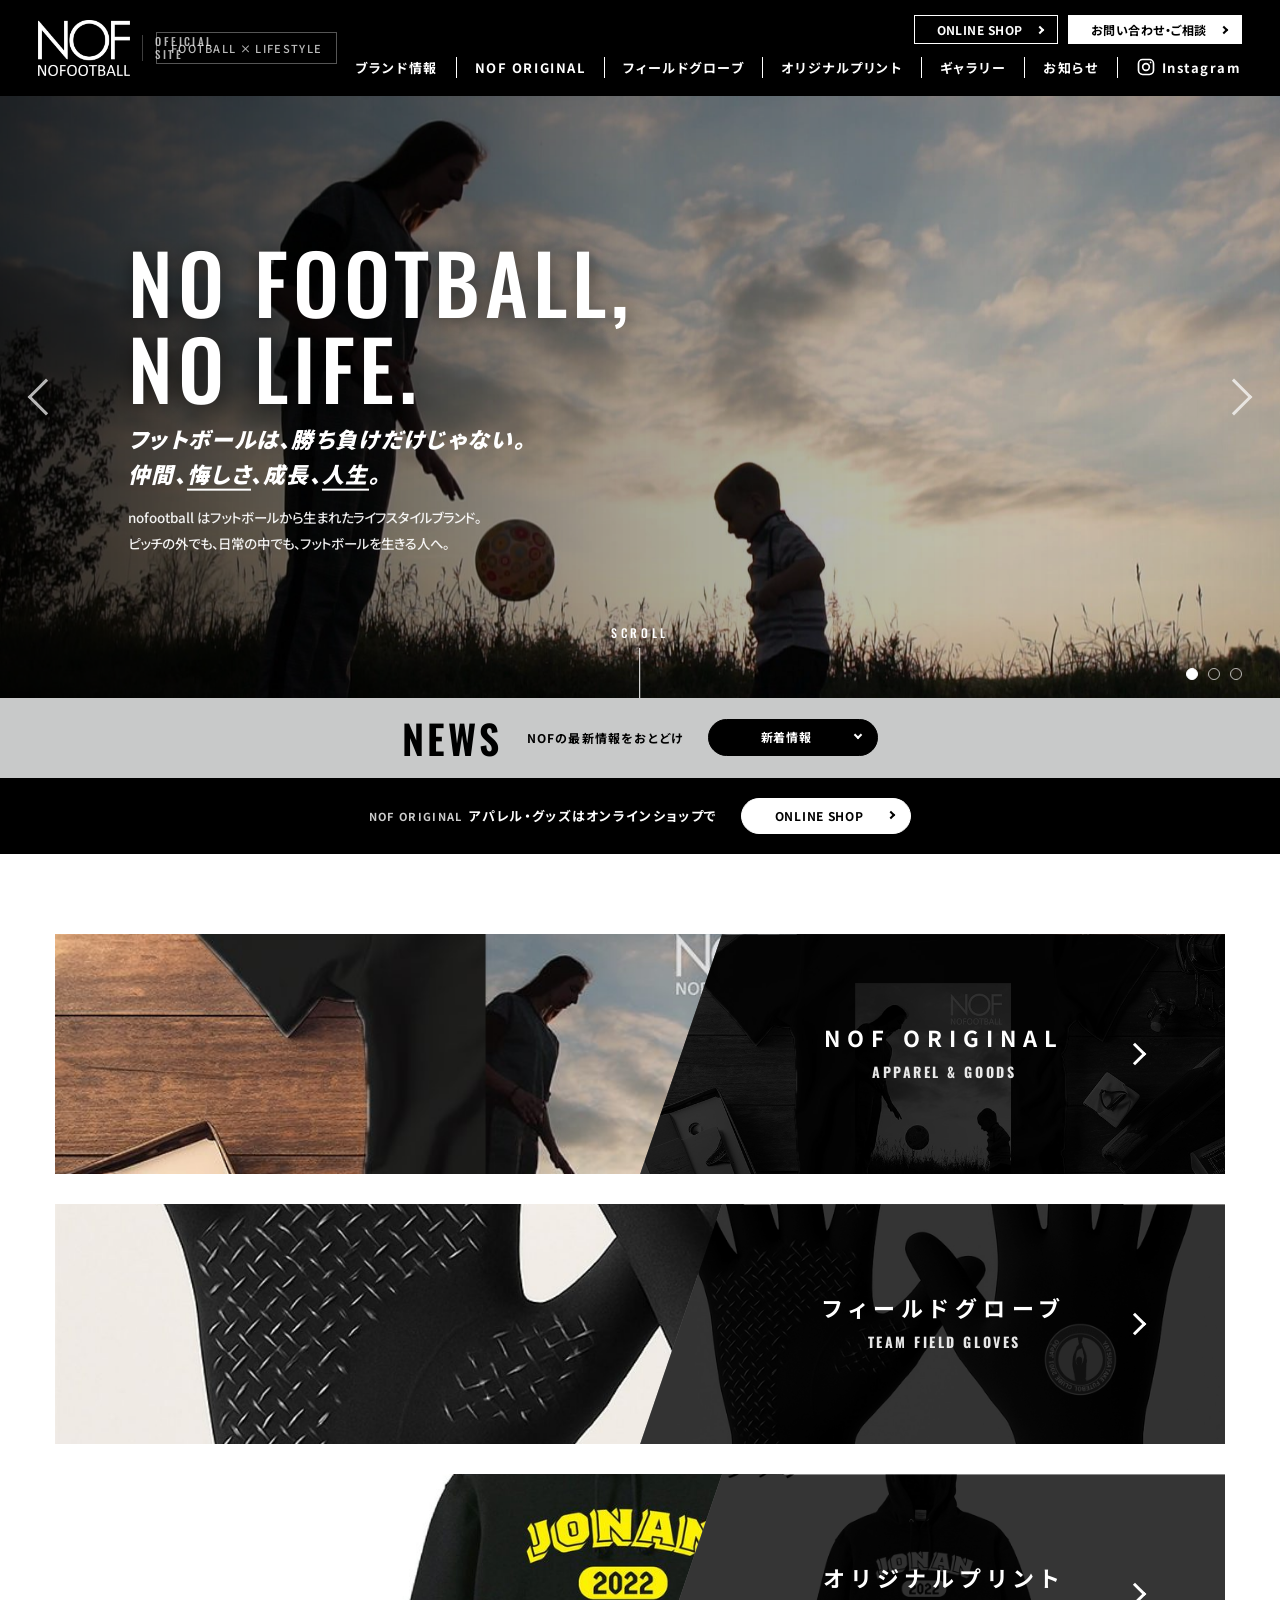
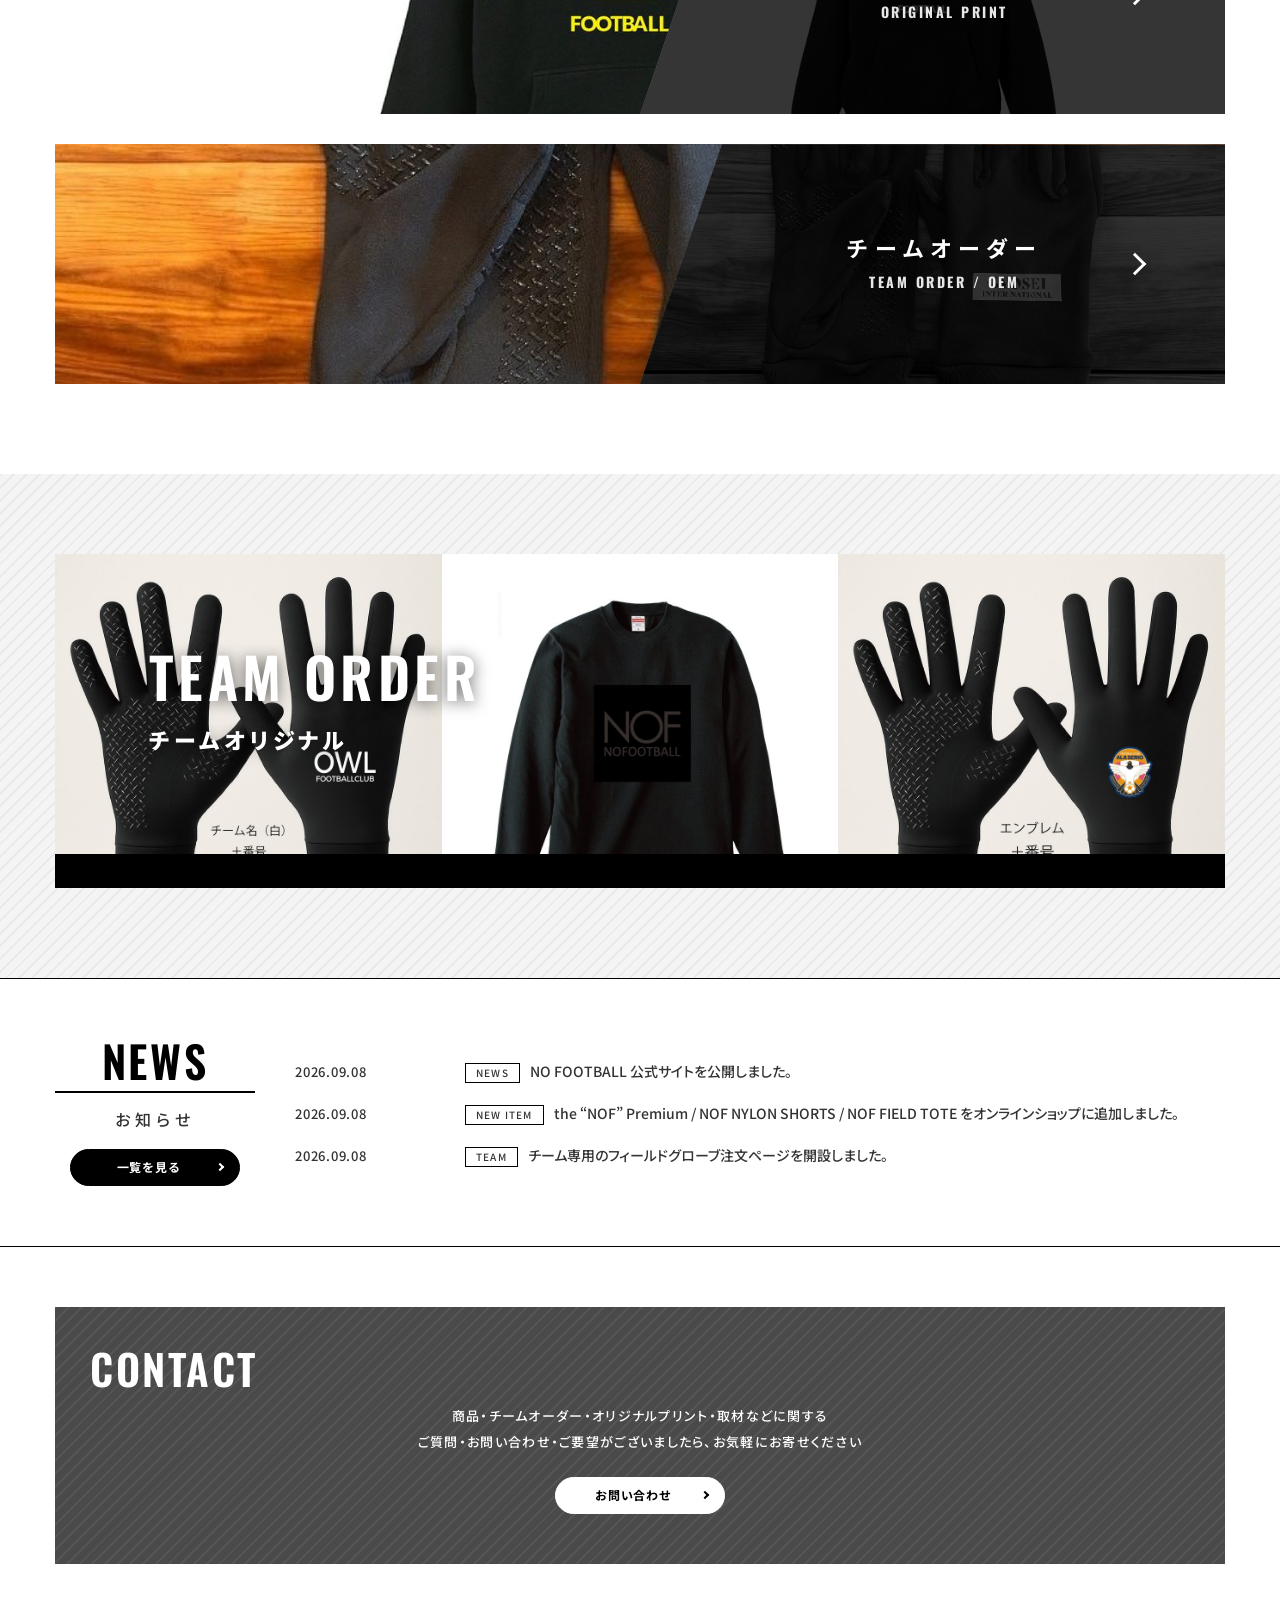
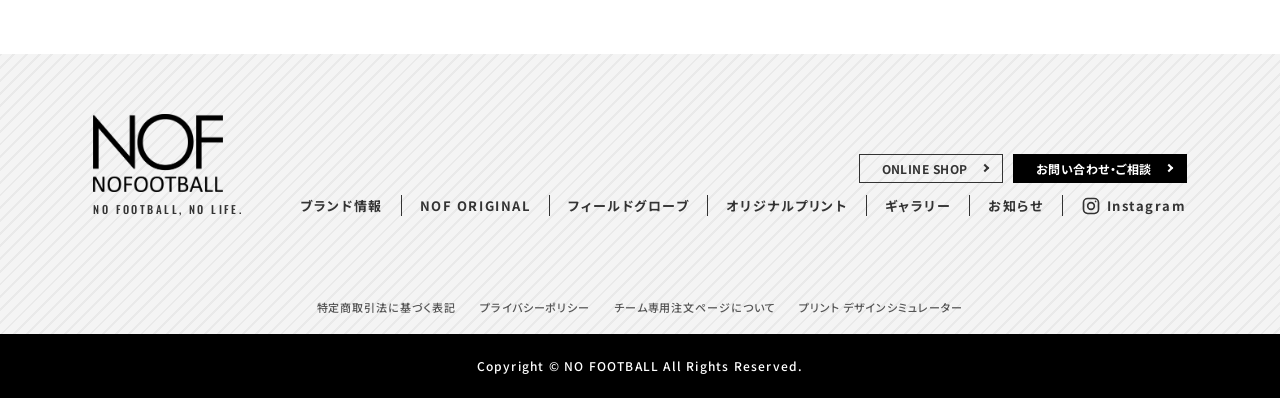
==== commit 03727727: "公式サイトを追加（トップ・ブランド情報・商品一覧・ギャラリー・お知らせ・お問い合わせ） - 黒基調の公式サイトを新規作成（index / about / products / gallery / ne" ====
--- a/index.html
+++ b/index.html
@@ -3,473 +3,200 @@
 <head>
 <meta charset="utf-8">
 <meta name="viewport" content="width=device-width, initial-scale=1">
-<title>NO FOOTBALL — YOUR TEAM. YOUR GLOVES. ｜ サッカーチーム専用フィールドグローブ</title>
-<meta name="description" content="NO FOOTBALL（NOF）のオリジナルフィールドグローブ。チーム名・チームロゴ・背番号をプリントして、チームだけの手袋をつくれます。チームごとに専用の注文ページを発行。">
+<title>NO FOOTBALL（NOF）公式サイト ｜ フットボール×ライフスタイル アパレルブランド</title>
+<meta name="description" content="NO FOOTBALL（NOF）は八ヶ岳の麓から生まれたフットボール×ファッションのライフスタイルブランド。NOF ORIGINAL のアパレル、チーム向けフィールドグローブ、オリジナルプリントを展開しています。">
 <meta name="theme-color" content="#000000">
 <meta property="og:type" content="website">
-<meta property="og:title" content="NO FOOTBALL — YOUR TEAM. YOUR GLOVES.">
-<meta property="og:description" content="チーム名も。背番号も。自分たちだけのフィールドグローブ。">
-<meta property="og:image" content="assets/images/glove-grande.jpg">
-
+<meta property="og:title" content="NO FOOTBALL（NOF）公式サイト ｜ フットボール×ライフスタイル アパレルブランド">
+<meta property="og:description" content="NO FOOTBALL（NOF）は八ヶ岳の麓から生まれたフットボール×ファッションのライフスタイルブランド。NOF ORIGINAL のアパレル、チーム向けフィールドグローブ、オリジナルプリントを展開しています。">
+<meta property="og:image" content="assets/images/hp/og.jpg">
+<meta name="twitter:card" content="summary_large_image">
 <link rel="preconnect" href="https://fonts.googleapis.com">
 <link rel="preconnect" href="https://fonts.gstatic.com" crossorigin>
-<link href="https://fonts.googleapis.com/css2?family=Anton&family=Inter:wght@400;500;600;700;800;900&family=Noto+Sans+JP:wght@400;500;700;900&display=swap" rel="stylesheet">
-<!-- デザインシミュレーターのプリント用書体 -->
-<link href="https://fonts.googleapis.com/css2?family=Alfa+Slab+One&family=Archivo+Black&family=Bebas+Neue&family=Bowlby+One&family=Graduate&family=Racing+Sans+One&family=Russo+One&family=Teko:wght@600&display=swap" rel="stylesheet">
-<link rel="stylesheet" href="assets/css/base.css">
-<link rel="stylesheet" href="assets/css/lp.css">
-<link rel="stylesheet" href="assets/css/designer.css">
-<link rel="icon" href="data:image/svg+xml,%3Csvg xmlns='http://www.w3.org/2000/svg' viewBox='0 0 32 32'%3E%3Crect width='32' height='32' fill='%23000'/%3E%3Ctext x='16' y='23' font-family='Arial Black,Arial' font-size='16' font-weight='900' fill='%23D8FF00' text-anchor='middle'%3EN%3C/text%3E%3C/svg%3E">
+<link href="https://fonts.googleapis.com/css2?family=Oswald:wght@400;500;600&family=Noto+Sans+JP:wght@400;500;700;900&family=Noto+Serif+JP:wght@500;700&display=swap" rel="stylesheet">
+<link rel="stylesheet" href="assets/css/hp.css">
+<link rel="icon" href="data:image/svg+xml,%3Csvg xmlns='http://www.w3.org/2000/svg' viewBox='0 0 32 32'%3E%3Crect width='32' height='32' fill='%23000'/%3E%3Ctext x='16' y='23' font-family='Arial Black,Arial' font-size='16' font-weight='900' fill='%23fff' text-anchor='middle'%3EN%3C/text%3E%3C/svg%3E">
 </head>
-<body>
+<body class="hp">
 <a class="skip-link" href="#main">本文へスキップ</a>
 
 <!-- ======================================================= HEADER ======= -->
-<header class="site-header" id="siteHeader">
-  <div class="site-header__in">
-    <a href="index.html" class="logo">NO FOOTBALL<small>NOF</small></a>
-    <nav class="nav">
-      <div class="nav__links">
-        <a href="#product">PRODUCT</a>
-        <a href="#custom">CUSTOM</a>
-        <a href="#designer">DESIGN</a>
-        <a href="#gallery">GALLERY</a>
-        <a href="#size">SIZE</a>
-        <a href="#store">TEAM STORE</a>
-        <a href="オリジナルプリント/">ORIGINAL PRINT</a>
+<header class="hp-header" id="hpHeader">
+  <a href="index.html" class="hp-header__logo" aria-label="NO FOOTBALL 公式サイト トップへ">
+    <img src="assets/images/hp/logo-white.png" width="640" height="383" alt="NOF NOFOOTBALL">
+    <span>OFFICIAL<br>SITE</span>
+  </a>
+  <p class="hp-header__tag">FOOTBALL × LIFESTYLE</p>
+  <button class="hp-nav__toggle" type="button" aria-label="メニューを開く" aria-expanded="false" aria-controls="hpNav"><span></span><span></span><span></span></button>
+  <nav class="hp-nav" id="hpNav" aria-label="サイト内メニュー">
+    <ul class="hp-nav__other">
+      <li><a href="https://nofootball.base.shop/" data-link-shop>ONLINE SHOP</a></li>
+      <li><a href="contact.html" class="is-cv">お問い合わせ・ご相談</a></li>
+    </ul>
+    <ul class="hp-nav__list">
+      <li><a href="about.html">ブランド情報</a></li>
+      <li><a href="products.html">NOF ORIGINAL</a></li>
+      <li><a href="gloves.html">フィールドグローブ</a></li>
+      <li><a href="オリジナルプリント/">オリジナルプリント</a></li>
+      <li><a href="gallery.html">ギャラリー</a></li>
+      <li><a href="news.html">お知らせ</a></li>
+      <li><a href="https://www.instagram.com/nofootball_nof/" data-link-instagram class="ico-insta"><svg viewBox="0 0 24 24" aria-hidden="true" fill="none" stroke="currentColor" stroke-width="2"><rect x="3" y="3" width="18" height="18" rx="5"/><circle cx="12" cy="12" r="4"/><circle cx="17.5" cy="6.5" r="1" fill="currentColor" stroke="none"/></svg>Instagram</a></li>
+    </ul>
+  </nav>
+</header>
+
+<main id="main" class="top">
+
+  <!-- ==================================================== MAIN VISUAL === -->
+  <section class="mv" id="mainVis" aria-label="メインビジュアル">
+    <div class="mv__slides">
+      <div class="mv__slide"><img src="assets/images/hp/hero-01.jpg" width="1920" height="1080" alt="夕暮れのピッチでボールを蹴る親子のシルエット" fetchpriority="high"></div>
+      <div class="mv__slide"><img src="assets/images/hp/hero-02.jpg" width="1254" height="705" alt="NOF NYLON SHORTS" loading="lazy"></div>
+      <div class="mv__slide"><img src="assets/images/hp/hero-03.jpg" width="1122" height="631" alt="the NOF Premium Tシャツを着た男性" loading="lazy"></div>
+    </div>
+    <div class="mv__title">
+      <h1 class="mv__en"><span>No Football,</span><span>No Life.</span></h1>
+      <p class="mv__jp">フットボールは、勝ち負けだけじゃない。<br>仲間、<em>悔しさ</em>、成長、<em>人生</em>。</p>
+      <p class="mv__text">nofootball はフットボールから生まれたライフスタイルブランド。<br>ピッチの外でも、日常の中でも、フットボールを生きる人へ。</p>
+    </div>
+    <button class="mv__arrow mv__arrow--prev" type="button" aria-label="前のスライド"></button>
+    <button class="mv__arrow mv__arrow--next" type="button" aria-label="次のスライド"></button>
+    <div class="mv__dots" aria-label="スライド切替"></div>
+    <p class="mv__scroll" aria-hidden="true">SCROLL</p>
+  </section>
+
+  <!-- ==================================================== NEWS BAND ===== -->
+  <a href="news.html" class="band band--news anim">
+    <span class="band__en">NEWS</span>
+    <span class="band__jp">NOFの最新情報をおとどけ</span>
+    <span class="link-btn link-btn--down">新着情報</span>
+  </a>
+  <a href="https://nofootball.base.shop/" class="band band--shop anim" data-link-shop>
+    <span class="band__jp"><small>NOF ORIGINAL</small>アパレル・グッズはオンラインショップで</span>
+    <span class="link-btn link-btn--white">ONLINE SHOP</span>
+  </a>
+
+  <!-- ==================================================== PRODUCTS ====== -->
+  <section class="top-products" aria-label="事業・商品カテゴリー">
+    <ul class="hp-wrap cat-list">
+      <li class="anim anim--left">
+        <a href="products.html" class="cat" id="cat01">
+          <div class="cat__img"><img src="assets/images/hp/cat-original.jpg" width="1000" height="500" alt="NOF ORIGINAL Tシャツ" loading="lazy"></div>
+          <div class="cat__panel"><img class="cat__panel-bg" src="assets/images/hp/cat-original.jpg" alt="" aria-hidden="true" loading="lazy">
+            <h2><span class="cat__jp">NOF ORIGINAL</span><span class="cat__en">APPAREL &amp; GOODS</span></h2>
+            <span class="cat__chev" aria-hidden="true"></span>
+          </div>
+        </a>
+      </li>
+      <li class="anim anim--right">
+        <a href="gloves.html" class="cat" id="cat02">
+          <div class="cat__img"><img src="assets/images/hp/cat-gloves.jpg" width="1400" height="700" alt="チームロゴ入りフィールドグローブ" loading="lazy"></div>
+          <div class="cat__panel"><img class="cat__panel-bg" src="assets/images/hp/cat-gloves.jpg" alt="" aria-hidden="true" loading="lazy">
+            <h2><span class="cat__jp">フィールドグローブ</span><span class="cat__en">TEAM FIELD GLOVES</span></h2>
+            <span class="cat__chev" aria-hidden="true"></span>
+          </div>
+        </a>
+      </li>
+      <li class="anim anim--left">
+        <a href="オリジナルプリント/" class="cat" id="cat03">
+          <div class="cat__img"><img src="assets/images/hp/cat-print.jpg" width="1400" height="700" alt="オリジナルプリントのパーカー" loading="lazy"></div>
+          <div class="cat__panel"><img class="cat__panel-bg" src="assets/images/hp/cat-print.jpg" alt="" aria-hidden="true" loading="lazy">
+            <h2><span class="cat__jp">オリジナルプリント</span><span class="cat__en">ORIGINAL PRINT</span></h2>
+            <span class="cat__chev" aria-hidden="true"></span>
+          </div>
+        </a>
+      </li>
+      <li class="anim anim--right">
+        <a href="gloves.html#store" class="cat" id="cat04">
+          <div class="cat__img"><img src="assets/images/hp/cat-team.jpg" width="896" height="448" alt="チームオリジナルの手袋 実物写真" loading="lazy"></div>
+          <div class="cat__panel"><img class="cat__panel-bg" src="assets/images/hp/cat-team.jpg" alt="" aria-hidden="true" loading="lazy">
+            <h2><span class="cat__jp">チームオーダー</span><span class="cat__en">TEAM ORDER / OEM</span></h2>
+            <span class="cat__chev" aria-hidden="true"></span>
+          </div>
+        </a>
+      </li>
+    </ul>
+  </section>
+
+  <!-- ==================================================== BANNER ======== -->
+  <section class="top-banner line-bg-light" aria-label="チームオーダー">
+    <div class="hp-wrap anim">
+      <a href="gloves.html#store" class="banner">
+        <div class="banner__grid">
+          <img src="assets/images/hp/banner-01.jpg" width="900" height="900" alt="" loading="lazy">
+          <img src="assets/images/hp/banner-02.jpg" width="900" height="900" alt="" loading="lazy">
+          <img src="assets/images/hp/banner-03.jpg" width="900" height="900" alt="" loading="lazy">
+        </div>
+        <div class="banner__title">
+          <span class="en">TEAM ORDER</span>
+          <span class="jp">チームオリジナル</span>
+        </div>
+        <span class="banner__bar">チーム名・ロゴ・背番号入りの手袋やウェアを、チーム専用ページからまとめて注文</span>
+      </a>
+    </div>
+  </section>
+
+  <!-- ==================================================== NEWS LIST ===== -->
+  <section class="top-news" aria-label="お知らせ">
+    <div class="hp-wrap top-news__in anim">
+      <div class="top-news__head">
+        <span class="en">NEWS</span>
+        <span class="jp">お知らせ</span>
+        <a href="news.html" class="link-btn">一覧を見る</a>
       </div>
-      <a href="#store" class="btn btn--acc">チームページを見る</a>
+      <div class="top-news__list news-list" data-news-list="3"></div>
+    </div>
+  </section>
+
+  <!-- ==================================================== CONTACT ======= -->
+  <section class="top-contact anim" aria-label="お問い合わせ">
+    <div class="contact-box line-bg-dark">
+      <span class="en">CONTACT</span>
+      <p class="contact-box__body">
+        商品・チームオーダー・オリジナルプリント・取材などに関する<br>
+        ご質問・お問い合わせ・ご要望がございましたら、お気軽にお寄せください
+      </p>
+      <p style="text-align:center"><a href="contact.html" class="link-btn link-btn--white">お問い合わせ</a></p>
+    </div>
+  </section>
+
+</main>
+
+<!-- ======================================================= FOOTER ======= -->
+<footer class="hp-footer line-bg-light">
+  <div class="hp-wrap hp-footer__in">
+    <a href="index.html" class="hp-footer__logo">
+      <img src="assets/images/hp/logo-black.png" width="640" height="383" alt="NOF NOFOOTBALL">
+      <small>NO FOOTBALL, NO LIFE.</small>
+    </a>
+    <nav class="hp-nav" aria-label="フッターメニュー">
+    <ul class="hp-nav__other">
+      <li><a href="https://nofootball.base.shop/" data-link-shop>ONLINE SHOP</a></li>
+      <li><a href="contact.html" class="is-cv">お問い合わせ・ご相談</a></li>
+    </ul>
+    <ul class="hp-nav__list">
+      <li><a href="about.html">ブランド情報</a></li>
+      <li><a href="products.html">NOF ORIGINAL</a></li>
+      <li><a href="gloves.html">フィールドグローブ</a></li>
+      <li><a href="オリジナルプリント/">オリジナルプリント</a></li>
+      <li><a href="gallery.html">ギャラリー</a></li>
+      <li><a href="news.html">お知らせ</a></li>
+      <li><a href="https://www.instagram.com/nofootball_nof/" data-link-instagram class="ico-insta"><svg viewBox="0 0 24 24" aria-hidden="true" fill="none" stroke="currentColor" stroke-width="2"><rect x="3" y="3" width="18" height="18" rx="5"/><circle cx="12" cy="12" r="4"/><circle cx="17.5" cy="6.5" r="1" fill="currentColor" stroke="none"/></svg>Instagram</a></li>
+    </ul>
     </nav>
   </div>
-</header>
-
-<main id="main">
-
-  <!-- ==================================================== FIRST VIEW ==== -->
-  <section class="hero">
-    <div class="hero__media fig">
-      <img src="assets/images/glove-grande.jpg" width="1800" height="1800" alt="チームエンブレムと背番号が入った黒のフィールドグローブ" fetchpriority="high">
-    </div>
-    <div class="hero__scrim" aria-hidden="true"></div>
-
-    <div class="hero__in wrap">
-      <p class="kicker hero__kicker">NO FOOTBALL · OFFICIAL FIELD GLOVES</p>
-      <h1 class="display display--xl hero__title">
-        <span class="reveal-mask" style="--d:60ms"><span>Your team.</span></span>
-        <span class="reveal-mask" style="--d:180ms"><span>Your gloves.</span></span>
-      </h1>
-      <p class="hero__sub reveal" style="--d:340ms">
-        チーム名も。<br>背番号も。<br>自分たちだけのフィールドグローブ。
-      </p>
-      <div class="hero__cta reveal" style="--d:440ms">
-        <a href="#store" class="btn btn--acc btn--lg">チーム手袋をつくる<span class="btn__arrow">→</span></a>
-        <a href="#gallery" class="btn btn--ghost btn--lg">オリジナル手袋を見る</a>
-      </div>
-    </div>
-
-    <div class="hero__scroll" aria-hidden="true"><span>SCROLL</span></div>
-  </section>
-
-  <!-- ======================================================= TICKER ===== -->
-  <div class="marquee" aria-hidden="true">
-    <div class="marquee__track">
-      <span>TEAM NAME</span><span>NUMBER</span><span>TEAM LOGO</span><span>FIELD GLOVES</span>
-      <span>NO FOOTBALL</span><span>TEAM NAME</span><span>NUMBER</span><span>TEAM LOGO</span>
-      <span>FIELD GLOVES</span><span>NO FOOTBALL</span>
-    </div>
-    <div class="marquee__track">
-      <span>TEAM NAME</span><span>NUMBER</span><span>TEAM LOGO</span><span>FIELD GLOVES</span>
-      <span>NO FOOTBALL</span><span>TEAM NAME</span><span>NUMBER</span><span>TEAM LOGO</span>
-      <span>FIELD GLOVES</span><span>NO FOOTBALL</span>
-    </div>
-  </div>
-
-  <!-- ==================================================== SECTION 01 ==== -->
-  <section class="section t-dark s-intro" id="product">
-    <div class="wrap s-intro__grid">
-      <div class="s-intro__text">
-        <p class="kicker reveal">01 — WINTER ESSENTIAL</p>
-        <h2 class="display display--jp reveal" style="--d:80ms">
-          冬の定番を、<br>チームアイテムに。
-        </h2>
-        <p class="lead reveal" style="--d:160ms">
-          練習。ウォーミングアップ。試合前。<br>
-          いちばん使う手袋を、市販品ではなくチームのものにする。
-        </p>
-        <ul class="spec-list reveal" style="--d:240ms">
-          <li><span>MATERIAL</span><em>ポリエステル / スパンデックス</em></li>
-          <li><span>GRIP</span><em>手のひら側 滑り止め加工</em></li>
-          <li><span>PRINT</span><em>チーム名 / ロゴ / 背番号</em></li>
-          <li><span>SIZE</span><em>S · M · L</em></li>
-        </ul>
-      </div>
-
-      <figure class="s-intro__media reveal" style="--d:120ms">
-        <div class="fig fig--zoom" style="--px:50%; --py:50%; --z:1.02">
-          <img src="assets/images/photo-gyosei.jpg" width="896" height="896" loading="lazy" decoding="async" alt="実物のチームオリジナル フィールドグローブ">
-        </div>
-        <figcaption class="note">GYOSEI INTERNATIONAL — TEAM LOGO + NUMBER</figcaption>
-      </figure>
-    </div>
-  </section>
-
-  <!-- ==================================================== SECTION 02 ==== -->
-  <section class="section t-light s-ba">
-    <div class="wrap">
-      <p class="kicker reveal">02 — BEFORE / AFTER</p>
-
-      <div class="ba">
-        <figure class="ba__side reveal">
-          <div class="fig" style="--px:12%; --py:50%; --z:1.3">
-            <img src="assets/images/glove-grande.jpg" width="1800" height="1800" loading="lazy" decoding="async" alt="無地の黒いフィールドグローブ">
-          </div>
-          <figcaption class="ba__label">PLAIN<em>無地の黒</em></figcaption>
-        </figure>
-
-        <div class="ba__arrow reveal" style="--d:120ms" aria-hidden="true">
-          <svg viewBox="0 0 72 26" fill="none" xmlns="http://www.w3.org/2000/svg">
-            <path d="M0 13h64M52 2l12 11-12 11" stroke="currentColor" stroke-width="3.4"/>
-          </svg>
-        </div>
-
-        <figure class="ba__side ba__side--after reveal" style="--d:220ms">
-          <div class="fig" style="--px:100%; --py:50%; --z:1.3">
-            <img src="assets/images/glove-grande.jpg" width="1800" height="1800" loading="lazy" decoding="async" alt="チームロゴと背番号が入ったフィールドグローブ">
-          </div>
-          <figcaption class="ba__label ba__label--acc">YOUR TEAM<em>チーム名 ＋ 背番号</em></figcaption>
-        </figure>
-      </div>
-
-      <p class="ba__copy display display--m reveal">PLAIN → YOUR TEAM.</p>
-    </div>
-  </section>
-
-  <!-- ==================================================== SECTION 03 ==== -->
-  <section class="section t-dark s-custom" id="custom">
-    <div class="wrap">
-      <header class="s-head reveal">
-        <p class="kicker">03 — CUSTOM DESIGN</p>
-        <h2 class="display display--l">Custom<br>design.</h2>
-        <p class="lead">つくれるのは、この4タイプ。<br>チームのロゴデータをそのまま使えます。</p>
-      </header>
-    </div>
-
-    <div class="types">
-      <article class="type reveal">
-        <div class="fig fig--zoom fig--mono" style="--px:85%; --py:64%; --z:2.2">
-          <img src="assets/images/glove-teamfc.jpg" width="1705" height="1676" loading="lazy" decoding="async" alt="チーム名のみをプリントしたグローブ">
-        </div>
-        <div class="type__meta">
-          <span class="type__no">TYPE 01</span>
-          <h3 class="type__name">TEAM NAME</h3>
-          <p class="note">チーム名のみ</p>
-        </div>
-      </article>
-
-      <article class="type reveal" style="--d:90ms">
-        <div class="fig fig--zoom" style="--px:91%; --py:83%; --z:2.2">
-          <img src="assets/images/glove-owl.jpg" width="1800" height="1800" loading="lazy" decoding="async" alt="チーム名と背番号をプリントしたグローブ">
-        </div>
-        <div class="type__meta">
-          <span class="type__no">TYPE 02</span>
-          <h3 class="type__name">TEAM NAME<br>+ NUMBER</h3>
-          <p class="note">チーム名 ＋ 背番号</p>
-        </div>
-      </article>
-
-      <article class="type reveal" style="--d:180ms">
-        <div class="fig fig--zoom" style="--px:86%; --py:83%; --z:2.2">
-          <img src="assets/images/glove-grande.jpg" width="1800" height="1800" loading="lazy" decoding="async" alt="チームロゴと背番号をプリントしたグローブ">
-        </div>
-        <div class="type__meta">
-          <span class="type__no">TYPE 03</span>
-          <h3 class="type__name">LOGO<br>+ NUMBER</h3>
-          <p class="note">チームロゴ ＋ 背番号</p>
-        </div>
-      </article>
-
-      <article class="type reveal" style="--d:270ms">
-        <div class="fig fig--zoom" style="--px:83%; --py:57%; --z:3.3">
-          <img src="assets/images/glove-alaserio.jpg" width="1800" height="1800" loading="lazy" decoding="async" alt="チームロゴのみをプリントしたグローブ">
-        </div>
-        <div class="type__meta">
-          <span class="type__no">TYPE 04</span>
-          <h3 class="type__name">LOGO</h3>
-          <p class="note">チームロゴのみ</p>
-        </div>
-      </article>
-    </div>
-
-    <!-- ------------------------------------------ DESIGN SIMULATOR ----- -->
-    <div class="wrap designer" id="designer">
-      <header class="designer__head reveal">
-        <p class="kicker">DESIGN SIMULATOR</p>
-        <h2 class="display display--m">Make yours.</h2>
-        <p class="lead">チーム名を入れて、フォントを選ぶだけ。<br>その場で完成イメージができます。</p>
-      </header>
-
-      <div class="designer__grid">
-
-        <!-- preview -->
-        <div class="designer__preview reveal">
-          <div class="dz-wrap">
-            <div class="dz" id="dzStage">
-              <img src="assets/images/glove-blank.png" width="354" height="723" alt="デザインシミュレーターの手袋プレビュー" loading="lazy">
-              <span class="dz__name" id="dzName"></span>
-              <span class="dz__num" id="dzNum"></span>
-            </div>
-          </div>
-          <p class="note dz-note">※ 雰囲気を確認するためのイメージです。実際のプリント位置・サイズは製作時に調整します。</p>
-        </div>
-
-        <!-- controls -->
-        <div class="designer__controls reveal" style="--d:80ms">
-
-          <div class="ds-block">
-            <span class="ds-label" id="dsLayoutLabel">プリント内容</span>
-            <div class="ds-group" id="dsLayouts" role="group" aria-labelledby="dsLayoutLabel"></div>
-          </div>
-
-          <div class="ds-block">
-            <div class="ds-row">
-              <label class="ds-field" id="dsTextField">
-                <span class="ds-label">チーム名</span>
-                <input type="text" class="ds-input" id="dsText" maxlength="16" placeholder="TEAM FC" autocomplete="off" spellcheck="false">
-              </label>
-              <label class="ds-field" id="dsNumberField">
-                <span class="ds-label">背番号</span>
-                <input type="text" class="ds-input" id="dsNumber" maxlength="3" inputmode="numeric" placeholder="10" autocomplete="off">
-              </label>
-            </div>
-          </div>
-
-          <div class="ds-block" id="dsFontBlock">
-            <span class="ds-label" id="dsFontLabel">チーム名のフォント</span>
-            <div class="ds-fonts" id="dsFonts" role="group" aria-labelledby="dsFontLabel"></div>
-          </div>
-
-          <div class="ds-block" id="dsNumFontBlock">
-            <span class="ds-label" id="dsNumFontLabel">背番号のフォント</span>
-            <div class="ds-fonts ds-fonts--4" id="dsNumFonts" role="group" aria-labelledby="dsNumFontLabel"></div>
-          </div>
-
-          <div class="ds-block">
-            <span class="ds-label" id="dsScaleLabel">大きさ</span>
-            <div class="ds-group" id="dsScales" role="group" aria-labelledby="dsScaleLabel"></div>
-          </div>
-
-          <div class="ds-actions">
-            <button type="button" class="btn btn--acc" id="dsSave">この画像を保存<span class="btn__arrow">↓</span></button>
-            <span class="ds-status" id="dsStatus" role="status" aria-live="polite"></span>
-          </div>
-          <p class="note" style="margin-top:14px">保存した画像をNOF担当者へお送りいただければ、そのまま制作を進められます。</p>
-
-        </div>
-      </div>
-    </div>
-  </section>
-
-  <!-- ==================================================== SECTION 04 ==== -->
-  <section class="section t-light s-gallery" id="gallery">
-    <div class="wrap">
-      <header class="s-head s-head--row reveal">
-        <div>
-          <p class="kicker">04 — LOOK BOOK</p>
-          <h2 class="display display--l">Team<br>gallery.</h2>
-        </div>
-        <p class="lead">実際につくられたチームの完成イメージ。<br>自分たちのチームなら、どうなるか。</p>
-      </header>
-    </div>
-
-    <div class="gallery">
-      <figure class="gal gal--wide reveal">
-        <div class="fig fig--zoom" style="--px:50%; --py:50%; --z:1.04">
-          <img src="assets/images/photo-gyosei.jpg" width="896" height="896" loading="lazy" decoding="async" alt="GYOSEI INTERNATIONAL の完成イメージ">
-        </div>
-        <figcaption><span>GYOSEI INTERNATIONAL</span><em>9</em></figcaption>
-      </figure>
-
-      <figure class="gal gal--pair reveal" style="--d:90ms">
-        <div class="fig fig--zoom" style="--px:52%; --py:48%; --z:1.02">
-          <img src="assets/images/glove-grande.jpg" width="1800" height="1800" loading="lazy" decoding="async" alt="GRANDE の完成イメージ">
-        </div>
-        <figcaption><span>GRANDE</span><em>5</em></figcaption>
-      </figure>
-
-      <figure class="gal gal--tall reveal" style="--d:60ms">
-        <div class="fig fig--zoom" style="--px:98%; --py:86%; --z:2.1">
-          <img src="assets/images/glove-alaserio.jpg" width="1800" height="1800" loading="lazy" decoding="async" alt="ALA SERIO の完成イメージ">
-        </div>
-        <figcaption><span>ALA SERIO</span><em>5</em></figcaption>
-      </figure>
-
-      <figure class="gal gal--tall reveal" style="--d:150ms">
-        <div class="fig fig--zoom" style="--px:97%; --py:90%; --z:2">
-          <img src="assets/images/glove-owl.jpg" width="1800" height="1800" loading="lazy" decoding="async" alt="OWL FOOTBALL CLUB の完成イメージ">
-        </div>
-        <figcaption><span>OWL FOOTBALL CLUB</span><em>5</em></figcaption>
-      </figure>
-
-      <figure class="gal gal--tall reveal" style="--d:120ms">
-        <div class="fig fig--zoom fig--mono" style="--px:87%; --py:70%; --z:2">
-          <img src="assets/images/glove-teamfc.jpg" width="1705" height="1676" loading="lazy" decoding="async" alt="TEAM FC の完成イメージ">
-        </div>
-        <figcaption><span>TEAM FC</span><em>NAME</em></figcaption>
-      </figure>
-    </div>
-  </section>
-
-  <!-- ==================================================== SECTION 05 ==== -->
-  <section class="section t-dark s-size" id="size">
-    <div class="wrap">
-      <header class="s-head s-head--row reveal">
-        <div>
-          <p class="kicker">05 — SIZE</p>
-          <h2 class="display display--l">Size.</h2>
-        </div>
-        <p class="lead">選手ごとに<br>サイズを選べます。</p>
-      </header>
-
-      <div class="sizes" id="sizes"></div>
-
-      <div class="size-foot reveal">
-        <p class="note">※ サイズは平置きでの実寸です。測り方により多少の誤差が生じる場合があります。</p>
-        <button type="button" class="btn btn--ghost" data-size-guide>サイズ表を見る<span class="btn__arrow">→</span></button>
-      </div>
-    </div>
-  </section>
-
-  <!-- ==================================================== SECTION 06 ==== -->
-  <section class="section t-light s-how" id="how">
-    <div class="wrap">
-      <header class="s-head reveal">
-        <p class="kicker">06 — HOW TO ORDER</p>
-        <h2 class="display display--l">How to<br>order.</h2>
-      </header>
-
-      <ol class="steps">
-        <li class="step reveal">
-          <span class="step__no">01</span>
-          <h3 class="step__title">チームページを開く</h3>
-          <p class="note">代表者から届いたURLをタップ。</p>
-        </li>
-        <li class="step reveal" style="--d:100ms">
-          <span class="step__no">02</span>
-          <h3 class="step__title">サイズ・背番号を入力</h3>
-          <p class="note">選手ごとに選ぶだけ。</p>
-        </li>
-        <li class="step reveal" style="--d:200ms">
-          <span class="step__no">03</span>
-          <h3 class="step__title">注文する</h3>
-          <p class="note">以上。会員登録は不要です。</p>
-        </li>
-      </ol>
-    </div>
-  </section>
-
-  <!-- ==================================================== SECTION 07 ==== -->
-  <section class="section t-dark s-store" id="store">
-    <div class="wrap s-store__grid">
-      <div class="s-store__text">
-        <p class="kicker reveal">07 — YOUR TEAM STORE</p>
-        <h2 class="display display--l reveal" style="--d:60ms">Your<br>team<br>store.</h2>
-        <p class="lead reveal" style="--d:140ms">
-          チームごとに専用ページを発行。<br>
-          チーム代表者は、専用URLをLINEで送るだけ。<br>
-          選手・保護者は、そこから直接注文できます。
-        </p>
-
-        <ul class="store-points reveal" style="--d:200ms">
-          <li><span>01</span>NOFがチーム専用ページを発行</li>
-          <li><span>02</span>代表者がURLを共有</li>
-          <li><span>03</span>選手・保護者が個別に注文</li>
-        </ul>
-
-        <div class="team-links reveal" style="--d:260ms">
-          <p class="kicker kicker--plain">DEMO TEAM PAGES</p>
-          <ul id="teamLinks" class="team-links__list"></ul>
-        </div>
-      </div>
-
-      <div class="s-store__mock reveal" style="--d:120ms">
-        <div class="chat">
-          <div class="chat__bubble">
-            <p>手袋の注文ページです🧤<br>締切までにお願いします！</p>
-            <span class="chat__url">nofootball.jp/team/grande</span>
-          </div>
-        </div>
-
-        <div class="phone" aria-hidden="true">
-          <div class="phone__notch"></div>
-          <div class="phone__screen">
-            <div class="phone__bar"><span>NO FOOTBALL</span><span>NOF</span></div>
-            <div class="phone__body">
-              <p class="phone__kicker">OFFICIAL TEAM STORE</p>
-              <h3 class="phone__team">GRANDE</h3>
-              <p class="phone__sub">OFFICIAL TEAM GLOVES</p>
-              <div class="phone__img fig" style="--px:52%; --py:48%; --z:1.02">
-                <img src="assets/images/glove-grande.jpg" width="1800" height="1800" loading="lazy" decoding="async" alt="">
-              </div>
-              <div class="phone__row">
-                <span class="phone__price">¥2,000</span>
-                <span class="phone__tax">税込</span>
-              </div>
-              <div class="phone__sizes"><span>S</span><span class="is-on">M</span><span>L</span></div>
-              <div class="phone__cta">注文する</div>
-            </div>
-          </div>
-        </div>
-      </div>
-    </div>
-  </section>
-
-  <!-- ==================================================== FINAL CTA ===== -->
-  <section class="section t-light s-final" id="order">
-    <div class="wrap">
-      <h2 class="display display--xl s-final__title reveal">
-        Your team.<br>Your gloves.
-      </h2>
-      <div class="s-final__foot">
-        <p class="lead reveal" style="--d:80ms">チームだけの手袋をつくろう。</p>
-        <div class="s-final__cta reveal" style="--d:160ms">
-          <a href="team.html?team=grande" class="btn btn--acc btn--lg">チームページを見る<span class="btn__arrow">→</span></a>
-          <a href="#store" class="btn btn--ghost btn--lg">注文をはじめる</a>
-        </div>
-      </div>
-    </div>
-  </section>
-
-</main>
-
-<!-- ======================================================= FOOTER ======= -->
-<footer class="site-footer">
-  <div class="wrap">
-    <div class="site-footer__top">
-      <a href="index.html" class="logo logo--lg">NO FOOTBALL<small>NOF</small></a>
-      <nav class="site-footer__nav">
-        <a href="#product">PRODUCT</a>
-        <a href="#custom">CUSTOM</a>
-        <a href="#designer">DESIGN</a>
-        <a href="#gallery">GALLERY</a>
-        <a href="#size">SIZE</a>
-        <a href="#how">HOW TO ORDER</a>
-        <a href="#store">TEAM STORE</a>
-        <a href="オリジナルプリント/">ORIGINAL PRINT</a>
-        <a href="tokusho.html">特定商取引法に基づく表記</a>
-        <a href="privacy.html">プライバシーポリシー</a>
-      </nav>
-    </div>
-    <div class="site-footer__bottom">
-      <span>© NO FOOTBALL — OFFICIAL FIELD GLOVES</span>
-      <span>チーム専用ページのご相談はチーム代表者様よりお問い合わせください</span>
-    </div>
-  </div>
+  <ul class="hp-footer__legal">
+    <li><a href="tokusho.html">特定商取引法に基づく表記</a></li>
+    <li><a href="privacy.html">プライバシーポリシー</a></li>
+    <li><a href="gloves.html#store">チーム専用注文ページについて</a></li>
+    <li><a href="オリジナルプリント/design.html">プリント デザインシミュレーター</a></li>
+  </ul>
+  <p class="hp-footer__copy">Copyright © NO FOOTBALL All Rights Reserved.</p>
 </footer>
-
-<script src="assets/js/teams.js"></script>
-<script src="assets/js/core.js"></script>
-<script src="assets/js/sizeguide.js"></script>
-<script src="assets/js/lp.js"></script>
-<script src="assets/js/designer.js"></script>
+<button class="pagetop" type="button" aria-label="ページの先頭へ戻る"></button>
+
+<script src="assets/js/site-config.js"></script>
+<script src="assets/js/news-data.js"></script>
+<script src="assets/js/hp.js"></script>
 </body>
 </html>
--- a/assets/css/hp.css
+++ b/assets/css/hp.css
@@ -0,0 +1,572 @@
+/* ==========================================================================
+   NO FOOTBALL (NOF) — 公式サイト（コーポレート）スタイル
+   参考: 企業サイトの定番構成（黒ヘッダー / メインビジュアル / 帯 / 事業カード /
+         バナー / お知らせ / お問い合わせ / フッター）を NOF のブラックで再構成
+   ========================================================================== */
+
+:root {
+  --hp-black: #000000;
+  --hp-ink: #111111;
+  --hp-text: #333333;
+  --hp-grey: #777777;
+  --hp-grey-band: #4a4a4a;     /* NEWS 帯・CONTACT ボックス */
+  --hp-line: #cccccc;
+  --hp-light: #f2f2f2;
+  --hp-white: #ffffff;
+  --hp-accent: #000000;        /* 参考サイトの赤に相当する差し色 → ブラック */
+  --hp-accent-on-dark: #ffffff;
+
+  --hp-font-en: "Oswald", "Arial Narrow", "Helvetica Neue", Arial, sans-serif;
+  --hp-font-jp: "Noto Sans JP", "Hiragino Kaku Gothic ProN", "Yu Gothic", Meiryo, sans-serif;
+
+  --hp-wrap: 1170px;
+  --hp-ease: cubic-bezier(.4, 0, .2, 1);
+}
+
+*, *::before, *::after { box-sizing: border-box; }
+html { -webkit-text-size-adjust: 100%; scroll-behavior: smooth; }
+body {
+  margin: 0;
+  background: var(--hp-white);
+  color: var(--hp-text);
+  font-family: var(--hp-font-jp);
+  font-size: 14px;
+  line-height: 2;
+  font-weight: 500;
+  font-feature-settings: "palt" 1;
+  overflow-x: hidden;
+  -webkit-font-smoothing: antialiased;
+}
+img, svg, video { display: block; max-width: 100%; height: auto; }
+a { color: inherit; text-decoration: none; }
+h1, h2, h3, h4, p, figure, ul, ol, dl, dd { margin: 0; padding: 0; }
+ul, ol { list-style: none; }
+button, input, select, textarea { font: inherit; color: inherit; }
+button { background: none; border: 0; cursor: pointer; }
+::selection { background: var(--hp-black); color: var(--hp-white); }
+:focus-visible { outline: 3px solid #000; outline-offset: 2px; }
+.dark :focus-visible, .hp-header :focus-visible { outline-color: #fff; }
+
+.skip-link {
+  position: absolute; left: -9999px; top: 8px; z-index: 999;
+  background: #000; color: #fff; padding: 8px 14px;
+}
+.skip-link:focus { left: 8px; }
+
+.hp-wrap { width: 100%; max-width: var(--hp-wrap); margin-inline: auto; padding-inline: 3%; }
+@media (min-width: 1240px) { .hp-wrap { padding-inline: 0; } }
+
+.en { font-family: var(--hp-font-en); letter-spacing: .04em; }
+
+/* 斜線背景（参考サイトの line_bg 相当） */
+.line-bg-light {
+  background-color: #f4f4f4;
+  background-image: repeating-linear-gradient(135deg, rgba(0,0,0,.045) 0 2px, transparent 2px 9px);
+}
+.line-bg-dark {
+  background-color: var(--hp-grey-band);
+  background-image: repeating-linear-gradient(135deg, rgba(255,255,255,.06) 0 2px, transparent 2px 9px);
+}
+
+/* ---------- ボタン（角丸ピル + 右向き山形） ---------- */
+.link-btn {
+  --lb-bg: var(--hp-black);
+  --lb-fg: var(--hp-white);
+  --lb-bd: var(--hp-black);
+  display: inline-flex; align-items: center; justify-content: center;
+  min-width: 170px; padding: 9px 40px 9px 26px;
+  background: var(--lb-bg); color: var(--lb-fg);
+  border: 1px solid var(--lb-bd); border-radius: 999px;
+  font-size: 12px; font-weight: 700; line-height: 1.4; letter-spacing: .06em;
+  position: relative; white-space: nowrap;
+  transition: background-color .3s var(--hp-ease), color .3s var(--hp-ease), opacity .3s;
+}
+.link-btn::after {
+  content: ""; position: absolute; top: 50%; right: 16px; width: 6px; height: 6px; margin-top: -4px;
+  border-top: 2px solid currentColor; border-right: 2px solid currentColor;
+  transform: rotate(45deg); transition: right .3s var(--hp-ease);
+}
+.link-btn:hover { opacity: .8; }
+.link-btn:hover::after { right: 12px; }
+.link-btn--white { --lb-bg: var(--hp-white); --lb-fg: var(--hp-black); --lb-bd: var(--hp-white); }
+.link-btn--ghost { --lb-bg: transparent; --lb-fg: currentColor; --lb-bd: currentColor; }
+.link-btn--lg { min-width: 240px; padding: 13px 48px 13px 32px; font-size: 14px; }
+.link-btn--down::after { transform: rotate(135deg); margin-top: -6px; }
+
+/* ==========================================================================
+   HEADER
+   ========================================================================== */
+.hp-header {
+  width: 100%; background: var(--hp-black); color: var(--hp-white);
+  padding: 15px 3%; display: flex; justify-content: space-between; align-items: center;
+  position: relative; z-index: 20;
+}
+.hp-header__logo { display: flex; align-items: center; gap: 12px; }
+.hp-header__logo img { width: 92px; height: auto; }
+.hp-header__logo span {
+  font-family: var(--hp-font-en); font-size: 11px; letter-spacing: .22em; opacity: .7;
+  border-left: 1px solid rgba(255,255,255,.35); padding-left: 12px; line-height: 1.2;
+}
+.hp-header__tag {
+  margin: 0 auto 0 18px; font-size: 11px; letter-spacing: .12em; padding: 4px 14px;
+  border: 1px solid #555; color: #bbb; white-space: nowrap;
+}
+.hp-nav { display: flex; flex-direction: column; align-items: flex-end; gap: 10px; }
+.hp-nav__other { display: flex; gap: 10px; }
+.hp-nav__other a {
+  border: 1px solid #fff; padding: 5px 34px 5px 22px; font-size: 12px; font-weight: 700;
+  position: relative; line-height: 1.6; letter-spacing: .04em; transition: background-color .3s, color .3s;
+}
+.hp-nav__other a::after {
+  content: ""; position: absolute; top: 50%; margin-top: -3px; right: 14px; width: 6px; height: 6px;
+  border-top: 2px solid currentColor; border-right: 2px solid currentColor; transform: rotate(45deg);
+  transition: right .3s var(--hp-ease);
+}
+.hp-nav__other a:hover::after { right: 11px; }
+.hp-nav__other a.is-cv { background: #fff; color: #000; }
+.hp-nav__other a.is-cv:hover { background: #e6e6e6; }
+.hp-nav__other a:not(.is-cv):hover { background: rgba(255,255,255,.12); }
+.hp-nav__list { display: flex; align-items: center; }
+.hp-nav__list li { padding: 0 18px; border-right: 1px solid #fff; line-height: 1; }
+.hp-nav__list li:last-child { border-right: 0; padding-right: 0; }
+.hp-nav__list a {
+  display: inline-block; font-size: 13px; font-weight: 700; letter-spacing: .12em; line-height: 1; position: relative; padding: 4px 0; white-space: nowrap;
+}
+.hp-nav { flex-shrink: 0; }
+@media (min-width: 1024px) and (max-width: 1279.98px) {
+  .hp-header__logo img { width: 76px; }
+  .hp-header__tag { display: none; }
+  .hp-nav__list li { padding: 0 11px; }
+  .hp-nav__list a { font-size: 12px; letter-spacing: .06em; }
+  .hp-nav__other a { padding: 4px 28px 4px 16px; font-size: 11px; }
+}
+.hp-nav__list a::before {
+  content: ""; position: absolute; left: 0; bottom: -8px; width: 100%; height: 2px; background: #fff;
+  transform: scaleX(0); transform-origin: left; transition: transform .35s var(--hp-ease);
+}
+.hp-nav__list a:hover::before, .hp-nav__list a.is-current::before { transform: scaleX(1); }
+.hp-nav__list .ico-insta { display: inline-flex; align-items: center; gap: 6px; }
+.hp-nav__list .ico-insta svg { width: 20px; height: 20px; }
+.hp-nav__toggle { display: none; }
+
+/* スクロールで固定ヘッダーに切替 */
+.is-upper .hp-header {
+  position: fixed; top: 0; left: 0; z-index: 30;
+  animation: hp-header-slide .5s var(--hp-ease);
+  filter: drop-shadow(0 0 5px rgba(0,0,0,.3));
+}
+.is-upper .hp-header + * { margin-top: var(--hp-header-h, 94px); }
+@keyframes hp-header-slide { from { transform: translateY(-100%); } to { transform: translateY(0); } }
+
+@media (max-width: 1023.98px) {
+  .hp-header { padding: 12px 3%; }
+  .hp-header__tag { display: none; }
+  .hp-nav__toggle {
+    display: block; width: 34px; height: 26px; position: relative; z-index: 40; cursor: pointer;
+  }
+  .hp-nav__toggle span {
+    position: absolute; left: 0; width: 100%; height: 3px; background: #fff; transition: transform .3s, opacity .3s, top .3s;
+  }
+  .hp-nav__toggle span:nth-child(1) { top: 0; }
+  .hp-nav__toggle span:nth-child(2) { top: 50%; margin-top: -1.5px; }
+  .hp-nav__toggle span:nth-child(3) { top: calc(100% - 3px); }
+  .is-nav-open .hp-nav__toggle span:nth-child(1) { top: 50%; margin-top: -1.5px; transform: rotate(45deg); }
+  .is-nav-open .hp-nav__toggle span:nth-child(2) { opacity: 0; }
+  .is-nav-open .hp-nav__toggle span:nth-child(3) { top: 50%; margin-top: -1.5px; transform: rotate(-45deg); }
+
+  .hp-nav {
+    position: fixed; inset: 0; z-index: 35; width: 0; height: 100dvh; overflow: hidden;
+    background: rgba(0,0,0,.94); color: #fff;
+    display: flex; flex-direction: column-reverse; justify-content: center; align-items: center; gap: 32px;
+    transition: width .3s var(--hp-ease) .1s;
+  }
+  .is-nav-open .hp-nav { width: 100%; }
+  .hp-nav > * { opacity: 0; transition: opacity .4s .3s; }
+  .is-nav-open .hp-nav > * { opacity: 1; }
+  .hp-nav__list { flex-direction: column; align-items: flex-start; gap: 22px; }
+  .hp-nav__list li { border: 0; padding: 0; }
+  .hp-nav__list a { font-size: 22px; }
+  .hp-nav__other { flex-direction: column; width: 80vw; max-width: 320px; }
+  .hp-nav__other a { text-align: center; font-size: 15px; padding: 10px 34px 10px 22px; }
+  .is-nav-open { overflow: hidden; }
+}
+
+/* ==========================================================================
+   MAIN VISUAL
+   ========================================================================== */
+.mv { position: relative; overflow: hidden; background: #000; color: #fff; }
+.mv, .mv__slides, .mv__slide { height: 47vw; min-height: 360px; max-height: 720px; }
+.mv__slides { position: relative; }
+.mv__slide {
+  position: absolute; inset: 0; opacity: 0; transition: opacity 1.2s ease; will-change: opacity;
+}
+.mv__slide.is-active { opacity: 1; z-index: 1; }
+.mv__slide img { width: 100%; height: 100%; object-fit: cover; object-position: center; }
+.mv__slide.is-active img { animation: mv-zoom 8s ease-out forwards; }
+@keyframes mv-zoom { from { transform: scale(1); } to { transform: scale(1.06); } }
+.mv::after {
+  content: ""; position: absolute; inset: 0; z-index: 2; pointer-events: none;
+  background: linear-gradient(90deg, rgba(0,0,0,.72) 0%, rgba(0,0,0,.35) 50%, rgba(0,0,0,.15) 100%);
+}
+.mv__title { position: absolute; top: 50%; left: 10%; transform: translateY(-50%); z-index: 3; max-width: 640px; }
+.mv__en {
+  font-family: var(--hp-font-en); font-weight: 500; font-size: clamp(34px, 6.4vw, 92px);
+  line-height: 1.05; letter-spacing: .06em; text-transform: uppercase; text-shadow: 0 2px 20px rgba(0,0,0,.5);
+}
+.mv__en span { display: block; }
+.mv__jp {
+  margin-top: 12px; font-size: clamp(14px, 1.7vw, 22px); font-weight: 900; font-style: italic;
+  letter-spacing: .06em; line-height: 1.6;
+}
+.mv__jp em { font-style: inherit; color: #fff; border-bottom: 2px solid #fff; }
+.mv__text { margin-top: 14px; font-size: clamp(11px, 1.05vw, 14px); line-height: 1.9; opacity: .92; }
+.mv__scroll {
+  position: absolute; bottom: 0; left: 50%; transform: translateX(-50%); z-index: 3;
+  font-family: var(--hp-font-en); font-size: 12px; letter-spacing: .3em; color: #fff; text-align: center;
+}
+.mv__scroll::after {
+  content: ""; display: block; width: 1px; height: 50px; margin: 3px auto 0; background: #fff;
+  animation: mv-scroll 1.8s ease-in-out infinite; transform-origin: top;
+}
+@keyframes mv-scroll { 0% { transform: scaleY(0); } 50% { transform: scaleY(1); } 100% { transform: scaleY(0); transform-origin: bottom; } }
+.mv__arrow {
+  position: absolute; top: 50%; z-index: 4; width: 54px; height: 54px; margin-top: -27px; color: #fff; opacity: .7;
+  transition: opacity .3s;
+}
+.mv__arrow:hover { opacity: 1; }
+.mv__arrow::before {
+  content: ""; position: absolute; top: 50%; width: 26px; height: 26px; margin-top: -13px;
+  border-top: 3px solid currentColor; border-right: 3px solid currentColor;
+}
+.mv__arrow--prev { left: 1.5%; } .mv__arrow--prev::before { left: 14px; transform: rotate(-135deg); }
+.mv__arrow--next { right: 1.5%; } .mv__arrow--next::before { right: 14px; transform: rotate(45deg); }
+.mv__dots { position: absolute; bottom: 18px; right: 3%; z-index: 4; display: flex; gap: 10px; }
+.mv__dots button { width: 12px; height: 12px; border-radius: 50%; border: 1px solid #fff; padding: 0; opacity: .7; }
+.mv__dots button.is-active { background: #fff; opacity: 1; }
+@media (max-width: 767.98px) {
+  .mv, .mv__slides, .mv__slide { height: 62vw; min-height: 320px; }
+  .mv__title { left: 0; padding: 0 6%; max-width: none; top: 46%; }
+  .mv__arrow, .mv__scroll { display: none; }
+  .mv__text br { display: none; }
+  .mv__dots { bottom: 12px; }
+}
+
+/* ==========================================================================
+   NEWS 帯 / SHOP 帯
+   ========================================================================== */
+.band {
+  display: flex; align-items: center; justify-content: center; flex-wrap: wrap; gap: 10px 24px;
+  padding: 20px 3%; text-align: center;
+}
+.band--news { background: #c8c9c9; color: var(--hp-black); }
+.band--news .band__en { font-family: var(--hp-font-en); font-size: 40px; font-weight: 600; line-height: 1; letter-spacing: .08em; }
+.band--news .band__jp { font-size: 12px; font-weight: 700; letter-spacing: .1em; }
+.band--shop { background: var(--hp-black); color: #fff; }
+.band--shop .band__jp { font-size: 13px; font-weight: 700; letter-spacing: .1em; }
+.band--shop .band__jp small { font-size: 11px; opacity: .8; margin-right: 6px; }
+@media (max-width: 767.98px) {
+  .band--news .band__en { font-size: 30px; }
+  .band .link-btn { min-width: 150px; }
+}
+
+/* ==========================================================================
+   事業・商品カテゴリー（写真＋斜めカットの黒パネル）
+   ========================================================================== */
+.hp-section { padding: 80px 0 100px; }
+.top-products { padding: 80px 0 60px; }
+.cat-list li { margin-bottom: 30px; }
+.cat {
+  position: relative; display: flex; height: 240px; overflow: hidden; background: #000; color: #fff;
+}
+.cat__img { position: absolute; inset: 0; }
+.cat__img img { width: 100%; height: 100%; object-fit: cover; transition: transform .8s var(--hp-ease); }
+.cat:hover .cat__img img { transform: scale(1.04); }
+.cat__panel {
+  position: relative; z-index: 1; margin-left: auto; width: 50%; height: 100%;
+  display: flex; align-items: center; justify-content: center;
+  clip-path: polygon(14% 0, 100% 0, 100% 100%, 0 100%);
+  overflow: hidden;
+}
+.cat__panel-bg {
+  position: absolute; inset: 0; width: 100%; height: 100%; object-fit: cover;
+  filter: grayscale(1) contrast(1.1) brightness(.55);
+}
+.cat__panel::after { content: ""; position: absolute; inset: 0; background: rgba(0,0,0,.62); }
+.cat__panel h2 { position: relative; z-index: 1; text-align: center; padding-left: 4%; }
+.cat__jp { display: block; font-size: 22px; font-weight: 700; letter-spacing: .32em; line-height: 1.3; }
+.cat__en { display: block; font-family: var(--hp-font-en); font-size: 14px; letter-spacing: .18em; margin-top: 6px; opacity: .9; }
+.cat__chev {
+  position: absolute; z-index: 1; top: 50%; right: 14%; width: 16px; height: 16px; margin-top: -8px;
+  border-top: 3px solid #fff; border-right: 3px solid #fff; transform: rotate(45deg); transition: right .3s var(--hp-ease);
+}
+.cat:hover .cat__chev { right: 12%; }
+@media (max-width: 767.98px) {
+  .cat { flex-direction: column; height: auto; }
+  .cat__img { position: static; height: 220px; }
+  .cat__panel { width: 100%; height: auto; padding: 18px 3%; clip-path: none; }
+  .cat__panel h2 { padding-left: 0; }
+  .cat__jp { font-size: 18px; }
+  .cat__chev { right: 6%; }
+}
+
+/* ==========================================================================
+   バナー（TEAM ORDER）
+   ========================================================================== */
+.top-banner { padding: 80px 0 90px; }
+.banner {
+  display: block; position: relative; overflow: hidden; background: #fff;
+  border-bottom: 34px solid var(--hp-black);
+  transition: opacity .3s;
+}
+.banner:hover { opacity: .85; }
+.banner__grid { display: grid; grid-template-columns: repeat(3, 1fr); gap: 4px; height: 300px; }
+.banner__grid img { width: 100%; height: 100%; object-fit: cover; }
+.banner__title {
+  position: absolute; top: 50%; left: 8%; transform: translateY(-50%); color: #fff; text-shadow: 0 2px 16px rgba(0,0,0,.6);
+}
+.banner__title .en { font-family: var(--hp-font-en); font-size: clamp(34px, 4.5vw, 56px); font-weight: 600; line-height: 1; letter-spacing: .08em; }
+.banner__title .jp { display: block; font-size: clamp(15px, 1.8vw, 22px); font-weight: 900; letter-spacing: .2em; margin-top: 8px; }
+.banner__bar {
+  position: absolute; left: 0; right: 0; bottom: -34px; height: 34px; color: #fff; display: flex; align-items: center; justify-content: center;
+  font-size: 12px; font-weight: 700; letter-spacing: .14em;
+}
+@media (max-width: 767.98px) {
+  .banner__grid { height: 200px; }
+  .banner__grid img:nth-child(3) { display: none; }
+  .banner__grid { grid-template-columns: repeat(2, 1fr); }
+}
+
+/* ==========================================================================
+   NEWS 一覧（トップ）
+   ========================================================================== */
+.top-news { border-top: 1px solid #000; border-bottom: 1px solid #000; padding: 60px 0; margin-bottom: 60px; }
+.top-news__in { display: flex; align-items: center; gap: 40px; }
+.top-news__head { flex: 0 0 200px; text-align: center; }
+.top-news__head .en {
+  display: block; font-family: var(--hp-font-en); font-size: 44px; font-weight: 600; line-height: 1; letter-spacing: .06em; color: var(--hp-black);
+}
+.top-news__head .jp { display: block; font-size: 16px; letter-spacing: .3em; padding: 10px 0 14px; border-top: 2px solid #000; margin-top: 8px; }
+.top-news__list { flex: 1; }
+.news-list dl { display: grid; grid-template-columns: 150px 1fr; gap: 14px 20px; align-items: baseline; }
+.news-list dt { font-size: 13px; letter-spacing: .06em; }
+.news-list dd a { position: relative; }
+.news-list dd a::after {
+  content: ""; position: absolute; left: 0; bottom: -2px; width: 100%; height: 1px; background: #000; transform: scaleX(0); transform-origin: left; transition: transform .3s;
+}
+.news-list dd a:hover::after { transform: scaleX(1); }
+.news-list .tag { display: inline-block; margin-right: 10px; padding: 1px 10px; font-size: 10px; letter-spacing: .12em; border: 1px solid #000; line-height: 1.6; vertical-align: middle; }
+@media (max-width: 767.98px) {
+  .top-news__in { flex-direction: column; align-items: stretch; }
+  .top-news__head { flex: none; }
+  .news-list dl { grid-template-columns: 1fr; gap: 4px; }
+  .news-list dd { margin-bottom: 16px; }
+}
+
+/* ==========================================================================
+   CONTACT ボックス
+   ========================================================================== */
+.top-contact { margin: 0 3% 90px; }
+@media (min-width: 1240px) { .top-contact { margin-inline: auto; max-width: var(--hp-wrap); } }
+.contact-box { padding: 40px 3% 50px; color: #fff; }
+.contact-box .en { display: block; font-family: var(--hp-font-en); font-size: 42px; font-weight: 600; line-height: 1; letter-spacing: .06em; }
+.contact-box__body { text-align: center; margin-top: 14px; font-size: 13px; letter-spacing: .1em; }
+.contact-box .link-btn { margin-top: 22px; }
+
+/* ==========================================================================
+   FOOTER
+   ========================================================================== */
+.hp-footer { padding: 60px 0 0; }
+.hp-footer__in { display: flex; justify-content: space-between; align-items: flex-end; gap: 30px; padding: 0 3% 60px; }
+.hp-footer__logo img { width: 130px; height: auto; }
+.hp-footer__logo small { display: block; margin-top: 6px; font-family: var(--hp-font-en); font-size: 11px; letter-spacing: .22em; color: #333; }
+.hp-footer .hp-nav { color: #333; }
+.hp-footer .hp-nav__other a { border-color: #333; color: #333; }
+.hp-footer .hp-nav__other a.is-cv { background: #000; color: #fff; border-color: #000; }
+.hp-footer .hp-nav__list li { border-color: #333; }
+.hp-footer .hp-nav__list a::before { background: #333; }
+.hp-footer__copy { background: var(--hp-black); color: #fff; text-align: center; padding: 20px 10px; font-size: 12px; letter-spacing: .1em; }
+.hp-footer__legal { display: flex; justify-content: center; flex-wrap: wrap; gap: 8px 24px; padding: 16px 3%; font-size: 11px; letter-spacing: .08em; color: #555; }
+.hp-footer__legal a:hover { text-decoration: underline; }
+@media (max-width: 1023.98px) {
+  .hp-footer__in { flex-direction: column; align-items: center; text-align: center; }
+  .hp-footer .hp-nav { position: static; width: auto; height: auto; background: none; color: #333; flex-direction: column; gap: 18px; overflow: visible; }
+  .hp-footer .hp-nav > * { opacity: 1; }
+  .hp-footer .hp-nav__list { flex-direction: row; flex-wrap: wrap; justify-content: center; gap: 10px 0; }
+  .hp-footer .hp-nav__list li { padding: 0 14px; border-right: 1px solid #333; }
+  .hp-footer .hp-nav__list a { font-size: 12px; }
+  .hp-footer .hp-nav__other { flex-direction: row; width: auto; max-width: none; }
+  .hp-footer .hp-nav__other a { font-size: 12px; padding: 5px 34px 5px 22px; }
+}
+.pagetop {
+  position: fixed; bottom: 25px; right: 25px; z-index: 10; width: 44px; height: 44px; background: #666; color: #fff;
+  opacity: 0; pointer-events: none; transition: opacity .3s, background-color .3s;
+}
+.pagetop::before {
+  content: ""; position: absolute; top: 55%; left: 50%; width: 14px; height: 14px; margin: -7px 0 0 -7px;
+  border-top: 3px solid #fff; border-left: 3px solid #fff; transform: rotate(45deg);
+}
+.pagetop:hover { background: #000; }
+.is-upper .pagetop { opacity: 1; pointer-events: auto; }
+
+/* ==========================================================================
+   下層ページ共通
+   ========================================================================== */
+.page-hero {
+  position: relative; height: 320px; display: flex; align-items: center; justify-content: center; text-align: center; color: #fff;
+  background: #000; overflow: hidden; border-bottom: 24px solid var(--hp-black);
+}
+.page-hero img { position: absolute; inset: 0; width: 100%; height: 100%; object-fit: cover; opacity: .55; }
+.page-hero::after { content: ""; position: absolute; inset: 0; background: linear-gradient(180deg, rgba(0,0,0,.2), rgba(0,0,0,.55)); }
+.page-hero__in { position: relative; z-index: 1; }
+.page-hero h1 { font-family: var(--hp-font-en); font-weight: 500; font-size: clamp(40px, 6vw, 72px); letter-spacing: .1em; line-height: 1; text-transform: uppercase; }
+.page-hero p { margin-top: 10px; font-size: 14px; font-weight: 700; letter-spacing: .3em; }
+@media (max-width: 767.98px) { .page-hero { height: 220px; } }
+
+.breadcrumb { padding: 12px 3%; font-size: 11px; letter-spacing: .06em; color: #666; }
+.breadcrumb li { display: inline; }
+.breadcrumb li + li::before { content: "›"; margin: 0 8px; }
+
+.sec { padding: 80px 0; }
+.sec--dark { background: var(--hp-black); color: #fff; }
+.sec--light { background: var(--hp-white); color: var(--hp-text); }
+.sec--grey { background: var(--hp-light); }
+.sec--texture {
+  background-color: #1a1a1a; color: #fff;
+  background-image: radial-gradient(ellipse at 20% 0%, rgba(255,255,255,.08), transparent 55%), radial-gradient(ellipse at 90% 100%, rgba(255,255,255,.06), transparent 50%);
+}
+.sec + .sec--dark, .sec--dark + .sec { border-top: 12px solid var(--hp-black); }
+
+/* ラベル見出し（黒帯 + 罫線 + 英語） */
+.label-head { display: flex; align-items: center; gap: 0; margin-bottom: 34px; }
+.label-head__box {
+  flex: 0 0 auto; min-width: 180px; padding: 6px 30px; background: var(--hp-black); color: #fff; text-align: center;
+  font-size: 16px; font-weight: 700; letter-spacing: .3em;
+}
+.sec--dark .label-head__box, .sec--texture .label-head__box { background: #fff; color: #000; }
+.label-head__line { flex: 1; height: 1px; background: currentColor; opacity: .6; }
+.label-head__en { flex: 0 0 auto; padding-left: 18px; font-family: var(--hp-font-en); font-size: 13px; letter-spacing: .2em; }
+
+.lead-en {
+  font-family: var(--hp-font-en); font-size: clamp(30px, 4.2vw, 48px); font-weight: 500; letter-spacing: .06em; line-height: 1.15; text-transform: uppercase;
+}
+.lead-jp { font-size: clamp(16px, 2vw, 24px); font-weight: 900; font-style: italic; letter-spacing: .06em; margin-top: 8px; }
+.lead-jp em { font-style: inherit; border-bottom: 2px solid currentColor; }
+.para { margin-top: 26px; font-size: 15px; line-height: 2.2; letter-spacing: .06em; }
+.para--center { text-align: center; }
+.para + .para { margin-top: 16px; }
+.mincho { font-family: "Noto Serif JP", "Yu Mincho", "Hiragino Mincho ProN", serif; }
+
+/* 代表メッセージ */
+.message { display: grid; grid-template-columns: 1fr 260px; gap: 50px; align-items: start; }
+.message__title { font-size: clamp(20px, 2.6vw, 30px); font-weight: 700; line-height: 1.7; letter-spacing: .06em; }
+.message__body { margin-top: 24px; font-size: 14px; line-height: 2.3; letter-spacing: .06em; }
+.message__body p + p { margin-top: 10px; }
+.message__fig { text-align: center; }
+.message__fig .fig { aspect-ratio: 1; background: #222; display: flex; align-items: center; justify-content: center; }
+.message__fig .fig img { width: 100%; height: 100%; object-fit: cover; }
+.message__fig figcaption { margin-top: 12px; font-size: 13px; letter-spacing: .2em; line-height: 1.8; }
+@media (max-width: 767.98px) { .message { grid-template-columns: 1fr; } .message__fig { max-width: 260px; margin: 0 auto; } }
+
+/* 情報テーブル（黒ラベル） */
+.info-table { display: grid; grid-template-columns: 220px 1fr; gap: 18px 30px; align-items: start; }
+.info-table dt {
+  background: #fff; color: #000; padding: 8px 20px; text-align: center; font-weight: 700; letter-spacing: .3em; font-size: 14px;
+}
+.sec--light .info-table dt, .sec--grey .info-table dt { background: #000; color: #fff; }
+.info-table dd { padding-top: 8px; font-size: 14px; line-height: 2; letter-spacing: .04em; }
+.info-table dd .link-btn { margin-top: 8px; }
+.todo { color: #ff8f8f; font-weight: 700; }
+.sec--light .todo { color: #c00; }
+@media (max-width: 767.98px) { .info-table { grid-template-columns: 1fr; gap: 6px 0; } .info-table dd { padding: 0 0 12px; } }
+
+/* 商品グリッド */
+.item-grid { display: grid; grid-template-columns: repeat(4, 1fr); gap: 24px 20px; }
+.item { display: block; position: relative; background: #fff; border: 1px solid #e5e5e5; transition: transform .3s var(--hp-ease), box-shadow .3s; }
+.item:hover { transform: translateY(-4px); box-shadow: 0 10px 30px rgba(0,0,0,.12); }
+.item__fig { aspect-ratio: 1; overflow: hidden; background: #fff; }
+.item__fig img { width: 100%; height: 100%; object-fit: cover; }
+.item__body { padding: 12px 14px 16px; }
+.item__name { font-size: 13px; font-weight: 700; line-height: 1.5; letter-spacing: .02em; min-height: 2.9em; }
+.item__price { margin-top: 6px; font-family: var(--hp-font-en); font-size: 16px; letter-spacing: .04em; }
+.item__badge {
+  position: absolute; top: 10px; left: 10px; padding: 2px 10px; font-size: 10px; font-weight: 700; letter-spacing: .14em; background: #000; color: #fff;
+}
+.item__badge--new { background: #fff; color: #000; border: 1px solid #000; }
+.item.is-soldout .item__fig img { opacity: .5; }
+.item__soldout {
+  position: absolute; top: 50%; left: 0; right: 0; transform: translateY(-50%); text-align: center;
+  font-family: var(--hp-font-en); font-size: 20px; letter-spacing: .3em; color: #000; background: rgba(255,255,255,.75); padding: 6px 0;
+}
+.item-grid__note { margin-top: 30px; text-align: center; font-size: 12px; color: #666; letter-spacing: .06em; }
+.item-grid__cta { margin-top: 40px; text-align: center; }
+@media (max-width: 1023.98px) { .item-grid { grid-template-columns: repeat(3, 1fr); } }
+@media (max-width: 639.98px) { .item-grid { grid-template-columns: repeat(2, 1fr); gap: 16px 12px; } .item__name { font-size: 12px; } }
+
+/* カテゴリー（下層 各事業紹介） */
+.biz-grid { display: grid; grid-template-columns: repeat(2, 1fr); gap: 30px; }
+.biz { display: block; background: #fff; color: #000; border: 1px solid #ddd; overflow: hidden; transition: box-shadow .3s; }
+.biz:hover { box-shadow: 0 10px 30px rgba(0,0,0,.15); }
+.biz__fig { aspect-ratio: 2; overflow: hidden; }
+.biz__fig img { width: 100%; height: 100%; object-fit: cover; transition: transform .6s var(--hp-ease); }
+.biz:hover .biz__fig img { transform: scale(1.04); }
+.biz__body { padding: 22px 24px 26px; }
+.biz__title { font-size: 18px; font-weight: 700; letter-spacing: .16em; }
+.biz__title small { display: block; font-family: var(--hp-font-en); font-size: 12px; letter-spacing: .2em; color: #666; margin-top: 2px; }
+.biz__text { margin-top: 10px; font-size: 13px; line-height: 2; }
+.biz__more { margin-top: 12px; font-size: 12px; font-weight: 700; letter-spacing: .12em; }
+.biz__more::after { content: "›"; margin-left: 6px; }
+@media (max-width: 767.98px) { .biz-grid { grid-template-columns: 1fr; } }
+
+/* ギャラリー */
+.gallery-grid { display: grid; grid-template-columns: repeat(3, 1fr); gap: 16px; }
+.gallery-grid figure { position: relative; overflow: hidden; background: #111; aspect-ratio: 1; }
+.gallery-grid img { width: 100%; height: 100%; object-fit: cover; transition: transform .6s var(--hp-ease); }
+.gallery-grid figure:hover img { transform: scale(1.05); }
+.gallery-grid figcaption {
+  position: absolute; left: 0; right: 0; bottom: 0; padding: 10px 14px; background: linear-gradient(0deg, rgba(0,0,0,.75), transparent);
+  color: #fff; font-size: 11px; letter-spacing: .14em; font-family: var(--hp-font-en);
+}
+.gallery-grid .is-wide { grid-column: span 2; aspect-ratio: auto; }
+@media (max-width: 767.98px) { .gallery-grid { grid-template-columns: repeat(2, 1fr); gap: 8px; } .gallery-grid .is-wide { grid-column: span 2; } }
+
+/* Instagram 誘導 */
+.insta-cta { text-align: center; }
+.insta-cta .en { display: block; font-family: var(--hp-font-en); font-size: 36px; letter-spacing: .1em; line-height: 1; }
+.insta-cta p { margin: 12px 0 20px; font-size: 13px; letter-spacing: .1em; }
+
+/* お知らせ一覧ページ */
+.news-page dl { grid-template-columns: 140px 1fr; gap: 0; }
+.news-page dt, .news-page dd { padding: 20px 0; border-bottom: 1px solid #ddd; }
+.news-page dd { font-size: 14px; }
+.news-page dd p { margin-top: 8px; font-size: 13px; color: #555; line-height: 1.9; }
+@media (max-width: 767.98px) { .news-page dl { grid-template-columns: 1fr; } .news-page dt { padding-bottom: 0; border: 0; font-size: 12px; color: #666; } }
+
+/* お問い合わせフォーム */
+.form { max-width: 760px; margin: 0 auto; }
+.form__row { display: grid; grid-template-columns: 220px 1fr; gap: 12px 24px; align-items: start; padding: 18px 0; border-bottom: 1px solid #ddd; }
+.form__label { font-weight: 700; letter-spacing: .08em; padding-top: 8px; }
+.form__label .req { display: inline-block; margin-left: 8px; padding: 0 6px; font-size: 10px; background: #000; color: #fff; letter-spacing: .1em; vertical-align: middle; }
+.form__field input, .form__field textarea, .form__field select {
+  width: 100%; padding: 10px 12px; border: 1px solid #bbb; background: #fff; border-radius: 0; font-size: 14px; line-height: 1.6;
+}
+.form__field textarea { min-height: 180px; resize: vertical; }
+.form__field input:focus, .form__field textarea:focus, .form__field select:focus { border-color: #000; outline: none; box-shadow: 0 0 0 2px rgba(0,0,0,.15); }
+.form__note { font-size: 12px; color: #666; margin-top: 4px; }
+.form__actions { text-align: center; padding: 34px 0 10px; }
+.form__status { margin-top: 16px; font-size: 13px; text-align: center; min-height: 1.6em; }
+.form__status.is-error { color: #c00; }
+.form__status.is-ok { color: #060; }
+.form__alt { margin-top: 30px; padding: 20px; background: #f5f5f5; font-size: 13px; line-height: 2; }
+.form__alt a { text-decoration: underline; }
+@media (max-width: 767.98px) { .form__row { grid-template-columns: 1fr; gap: 6px; } .form__label { padding-top: 0; } }
+
+/* スクロール表示アニメーション */
+.anim { opacity: 0; transform: translateY(24px); transition: opacity .8s var(--hp-ease), transform .8s var(--hp-ease); }
+.anim--left { transform: translateX(-40px); }
+.anim--right { transform: translateX(40px); }
+.anim.is-in { opacity: 1; transform: none; }
+@media (prefers-reduced-motion: reduce) {
+  .anim { opacity: 1; transform: none; transition: none; }
+  .mv__slide.is-active img { animation: none; }
+  html { scroll-behavior: auto; }
+}
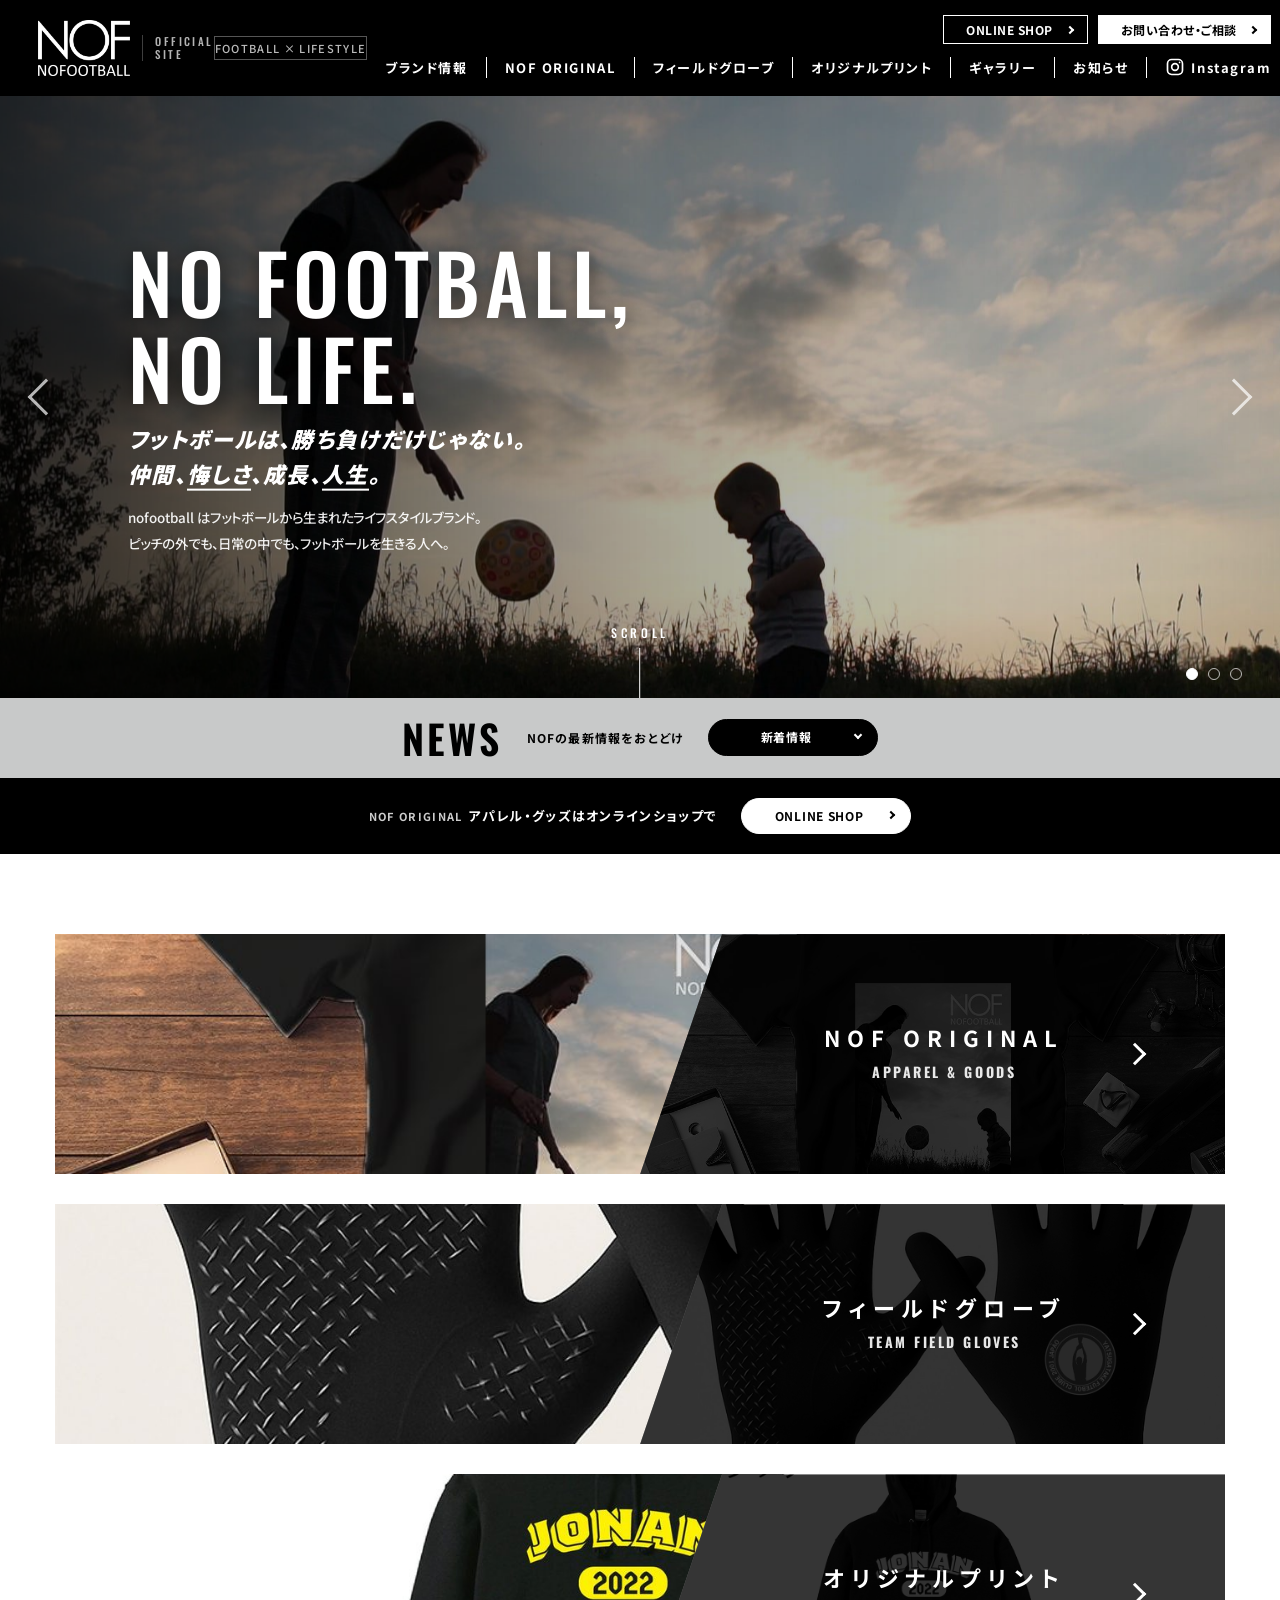
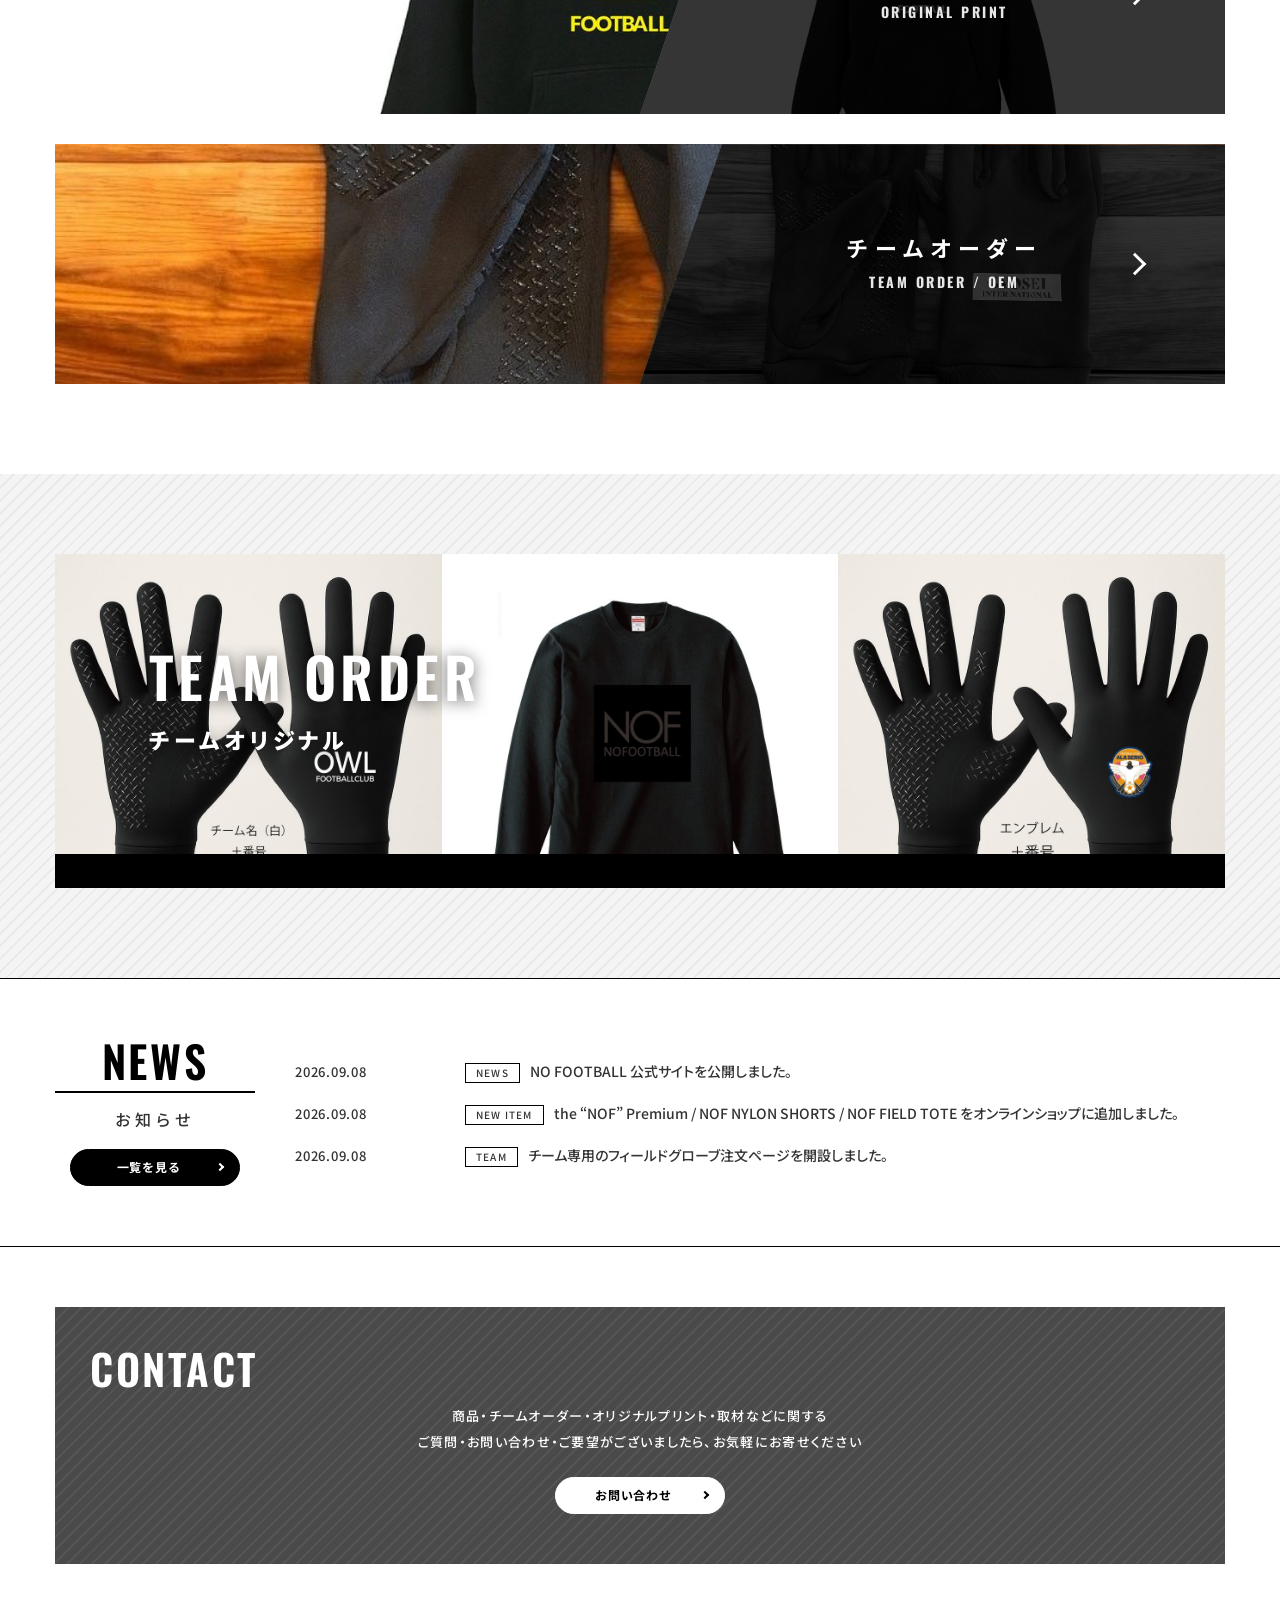
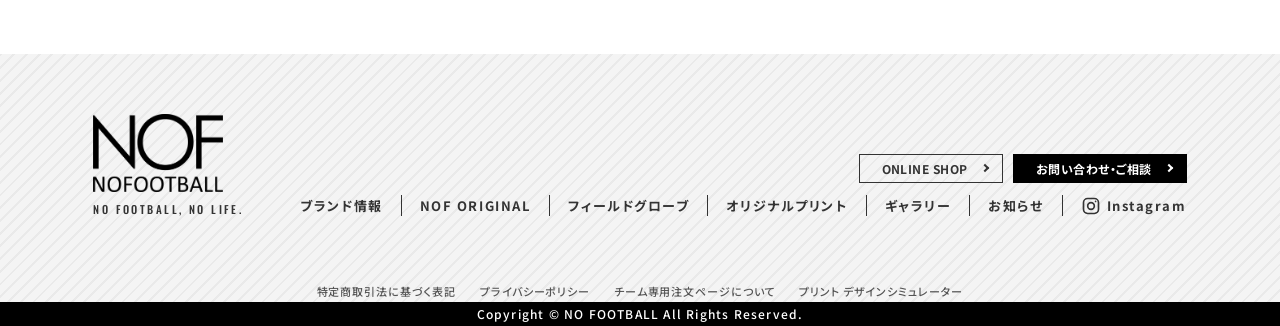
==== commit 6f8cc1a1: "LP・チームページ・規約ページを公式サイトのデザインに統一 - 共通ヘッダー/フッター/ボタンを hp-shell.css に分離し、全ページで同じ黒ヘッダー・斜線フッターを使用 - base.css" ====
--- a/index.html
+++ b/index.html
@@ -14,6 +14,7 @@
 <link rel="preconnect" href="https://fonts.googleapis.com">
 <link rel="preconnect" href="https://fonts.gstatic.com" crossorigin>
 <link href="https://fonts.googleapis.com/css2?family=Oswald:wght@400;500;600&family=Noto+Sans+JP:wght@400;500;700;900&family=Noto+Serif+JP:wght@500;700&display=swap" rel="stylesheet">
+<link rel="stylesheet" href="assets/css/hp-shell.css">
 <link rel="stylesheet" href="assets/css/hp.css">
 <link rel="icon" href="data:image/svg+xml,%3Csvg xmlns='http://www.w3.org/2000/svg' viewBox='0 0 32 32'%3E%3Crect width='32' height='32' fill='%23000'/%3E%3Ctext x='16' y='23' font-family='Arial Black,Arial' font-size='16' font-weight='900' fill='%23fff' text-anchor='middle'%3EN%3C/text%3E%3C/svg%3E">
 </head>
--- a/assets/css/hp-shell.css
+++ b/assets/css/hp-shell.css
@@ -0,0 +1,220 @@
+/* ==========================================================================
+   NO FOOTBALL (NOF) — 共通シェル（ヘッダー / フッター / ボタン / ページトップ）
+   公式サイト（hp.css）だけでなく、手袋LP・オリジナルプリント・チームページ・
+   規約ページでも読み込み、サイト全体で同じヘッダー/フッターにする。
+   ここにはリセットや本文のスタイルを書かない（各ページの base.css と衝突するため）。
+   ========================================================================== */
+
+:root {
+  --hp-black: #000000;
+  --hp-ink: #111111;
+  --hp-text: #333333;
+  --hp-grey: #777777;
+  --hp-grey-band: #4a4a4a;     /* NEWS 帯・CONTACT ボックス */
+  --hp-line: #cccccc;
+  --hp-light: #f2f2f2;
+  --hp-white: #ffffff;
+  --hp-accent: #000000;        /* 参考サイトの赤に相当する差し色 → ブラック */
+  --hp-accent-on-dark: #ffffff;
+
+  --hp-font-en: "Oswald", "Arial Narrow", "Helvetica Neue", Arial, sans-serif;
+  --hp-font-jp: "Noto Sans JP", "Hiragino Kaku Gothic ProN", "Yu Gothic", Meiryo, sans-serif;
+
+  --hp-wrap: 1170px;
+  --hp-ease: cubic-bezier(.4, 0, .2, 1);
+}
+
+
+.hp-header, .hp-footer, .link-btn, .pagetop {
+  font-family: var(--hp-font-jp); font-size: 14px; line-height: 2; font-weight: 500; letter-spacing: 0;
+  text-transform: none;
+}
+.hp-header a, .hp-footer a { color: inherit; text-decoration: none; }
+.hp-header img, .hp-footer img { display: block; max-width: 100%; height: auto; }
+.hp-header ul, .hp-footer ul, .hp-header p, .hp-footer p { margin: 0; padding: 0; list-style: none; }
+.hp-header button { background: none; border: 0; padding: 0; cursor: pointer; }
+
+.hp-wrap { width: 100%; max-width: var(--hp-wrap); margin-inline: auto; padding-inline: 3%; }
+@media (min-width: 1240px) { .hp-wrap { padding-inline: 0; } }
+
+.en { font-family: var(--hp-font-en); letter-spacing: .04em; }
+
+/* 斜線背景（参考サイトの line_bg 相当） */
+.line-bg-light {
+  background-color: #f4f4f4;
+  background-image: repeating-linear-gradient(135deg, rgba(0,0,0,.045) 0 2px, transparent 2px 9px);
+}
+.line-bg-dark {
+  background-color: var(--hp-grey-band);
+  background-image: repeating-linear-gradient(135deg, rgba(255,255,255,.06) 0 2px, transparent 2px 9px);
+}
+
+/* ---------- ボタン（角丸ピル + 右向き山形） ---------- */
+.link-btn {
+  --lb-bg: var(--hp-black);
+  --lb-fg: var(--hp-white);
+  --lb-bd: var(--hp-black);
+  display: inline-flex; align-items: center; justify-content: center;
+  min-width: 170px; padding: 9px 40px 9px 26px;
+  background: var(--lb-bg); color: var(--lb-fg);
+  border: 1px solid var(--lb-bd); border-radius: 999px;
+  font-size: 12px; font-weight: 700; line-height: 1.4; letter-spacing: .06em;
+  position: relative; white-space: nowrap;
+  transition: background-color .3s var(--hp-ease), color .3s var(--hp-ease), opacity .3s;
+}
+.link-btn::after {
+  content: ""; position: absolute; top: 50%; right: 16px; width: 6px; height: 6px; margin-top: -4px;
+  border-top: 2px solid currentColor; border-right: 2px solid currentColor;
+  transform: rotate(45deg); transition: right .3s var(--hp-ease);
+}
+.link-btn:hover { opacity: .8; }
+.link-btn:hover::after { right: 12px; }
+.link-btn--white { --lb-bg: var(--hp-white); --lb-fg: var(--hp-black); --lb-bd: var(--hp-white); }
+.link-btn--ghost { --lb-bg: transparent; --lb-fg: currentColor; --lb-bd: currentColor; }
+.link-btn--lg { min-width: 240px; padding: 13px 48px 13px 32px; font-size: 14px; }
+.link-btn--down::after { transform: rotate(135deg); margin-top: -6px; }
+
+/* ==========================================================================
+   HEADER
+   ========================================================================== */
+.hp-header {
+  width: 100%; background: var(--hp-black); color: var(--hp-white);
+  padding: 15px 3%; display: flex; justify-content: space-between; align-items: center;
+  position: relative; z-index: 20;
+}
+.hp-header__logo { display: flex; align-items: center; gap: 12px; flex-shrink: 0; }
+.hp-header__logo img { width: 92px; height: auto; }
+.hp-header__logo span {
+  font-family: var(--hp-font-en); font-size: 11px; letter-spacing: .22em; opacity: .7;
+  border-left: 1px solid rgba(255,255,255,.35); padding-left: 12px; line-height: 1.2; white-space: nowrap;
+}
+.hp-header__tag {
+  margin: 0 auto 0 18px; font-size: 11px; letter-spacing: .12em; padding: 4px 14px;
+  border: 1px solid #555; color: #bbb; white-space: nowrap; flex-shrink: 0;
+}
+.hp-nav { display: flex; flex-direction: column; align-items: flex-end; gap: 10px; }
+.hp-nav__other { display: flex; gap: 10px; }
+.hp-nav__other a {
+  border: 1px solid #fff; padding: 5px 34px 5px 22px; font-size: 12px; font-weight: 700;
+  position: relative; line-height: 1.6; letter-spacing: .04em; transition: background-color .3s, color .3s;
+}
+.hp-nav__other a::after {
+  content: ""; position: absolute; top: 50%; margin-top: -3px; right: 14px; width: 6px; height: 6px;
+  border-top: 2px solid currentColor; border-right: 2px solid currentColor; transform: rotate(45deg);
+  transition: right .3s var(--hp-ease);
+}
+.hp-nav__other a:hover::after { right: 11px; }
+.hp-nav__other a.is-cv { background: #fff; color: #000; }
+.hp-nav__other a.is-cv:hover { background: #e6e6e6; }
+.hp-nav__other a:not(.is-cv):hover { background: rgba(255,255,255,.12); }
+.hp-nav__list { display: flex; align-items: center; }
+.hp-nav__list li { padding: 0 18px; border-right: 1px solid #fff; line-height: 1; }
+.hp-nav__list li:last-child { border-right: 0; padding-right: 0; }
+.hp-nav__list a {
+  display: inline-block; font-size: 13px; font-weight: 700; letter-spacing: .12em; line-height: 1; position: relative; padding: 4px 0; white-space: nowrap;
+}
+.hp-nav { flex-shrink: 0; }
+@media (min-width: 1024px) and (max-width: 1279.98px) {
+  .hp-header__logo img { width: 76px; }
+  .hp-header__tag { display: none; }
+  .hp-nav__list li { padding: 0 11px; }
+  .hp-nav__list a { font-size: 12px; letter-spacing: .06em; }
+  .hp-nav__other a { padding: 4px 28px 4px 16px; font-size: 11px; }
+}
+.hp-nav__list a::before {
+  content: ""; position: absolute; left: 0; bottom: -8px; width: 100%; height: 2px; background: #fff;
+  transform: scaleX(0); transform-origin: left; transition: transform .35s var(--hp-ease);
+}
+.hp-nav__list a:hover::before, .hp-nav__list a.is-current::before { transform: scaleX(1); }
+.hp-nav__list .ico-insta { display: inline-flex; align-items: center; gap: 6px; }
+.hp-nav__list .ico-insta svg { width: 20px; height: 20px; }
+.hp-nav__toggle { display: none; }
+
+/* スクロールで固定ヘッダーに切替 */
+.is-upper .hp-header {
+  position: fixed; top: 0; left: 0; z-index: 30;
+  animation: hp-header-slide .5s var(--hp-ease);
+  filter: drop-shadow(0 0 5px rgba(0,0,0,.3));
+}
+.is-upper .hp-header + * { margin-top: var(--hp-header-h, 94px); }
+@keyframes hp-header-slide { from { transform: translateY(-100%); } to { transform: translateY(0); } }
+
+@media (max-width: 1023.98px) {
+  .hp-header { padding: 12px 3%; }
+  .hp-header__tag { display: none; }
+  .hp-nav__toggle {
+    display: block; width: 34px; height: 26px; position: relative; z-index: 40; cursor: pointer;
+  }
+  .hp-nav__toggle span {
+    position: absolute; left: 0; width: 100%; height: 3px; background: #fff; transition: transform .3s, opacity .3s, top .3s;
+  }
+  .hp-nav__toggle span:nth-child(1) { top: 0; }
+  .hp-nav__toggle span:nth-child(2) { top: 50%; margin-top: -1.5px; }
+  .hp-nav__toggle span:nth-child(3) { top: calc(100% - 3px); }
+  .is-nav-open .hp-nav__toggle span:nth-child(1) { top: 50%; margin-top: -1.5px; transform: rotate(45deg); }
+  .is-nav-open .hp-nav__toggle span:nth-child(2) { opacity: 0; }
+  .is-nav-open .hp-nav__toggle span:nth-child(3) { top: 50%; margin-top: -1.5px; transform: rotate(-45deg); }
+
+  .hp-nav {
+    position: fixed; inset: 0; z-index: 35; width: 0; height: 100dvh; overflow: hidden;
+    background: rgba(0,0,0,.94); color: #fff;
+    display: flex; flex-direction: column-reverse; justify-content: center; align-items: center; gap: 32px;
+    transition: width .3s var(--hp-ease) .1s;
+  }
+  .is-nav-open .hp-nav { width: 100%; }
+  .hp-nav > * { opacity: 0; transition: opacity .4s .3s; }
+  .is-nav-open .hp-nav > * { opacity: 1; }
+  .hp-nav__list { flex-direction: column; align-items: flex-start; gap: 22px; }
+  .hp-nav__list li { border: 0; padding: 0; }
+  .hp-nav__list a { font-size: 22px; }
+  .hp-nav__other { flex-direction: column; width: 80vw; max-width: 320px; }
+  .hp-nav__other a { text-align: center; font-size: 15px; padding: 10px 34px 10px 22px; }
+  .is-nav-open { overflow: hidden; }
+}
+
+/* ==========================================================================
+   FOOTER
+   ========================================================================== */
+.hp-footer { padding: 60px 0 0; color: #333; }
+.hp-footer__in { display: flex; justify-content: space-between; align-items: flex-end; gap: 30px; padding: 0 3% 60px; }
+.hp-footer__logo img { width: 130px; height: auto; }
+.hp-footer__logo small { display: block; margin-top: 6px; font-family: var(--hp-font-en); font-size: 11px; letter-spacing: .22em; color: #333; }
+.hp-footer .hp-nav { color: #333; }
+.hp-footer .hp-nav__other a { border-color: #333; color: #333; }
+.hp-footer .hp-nav__other a.is-cv { background: #000; color: #fff; border-color: #000; }
+.hp-footer .hp-nav__list li { border-color: #333; }
+.hp-footer .hp-nav__list a::before { background: #333; }
+.hp-footer__copy { background: var(--hp-black); color: #fff; text-align: center; padding: 20px 10px; font-size: 12px; letter-spacing: .1em; }
+.hp-footer__legal { display: flex; justify-content: center; flex-wrap: wrap; gap: 8px 24px; padding: 16px 3%; font-size: 11px; letter-spacing: .08em; color: #555; }
+.hp-footer__legal a:hover { text-decoration: underline; }
+@media (max-width: 1023.98px) {
+  .hp-footer__in { flex-direction: column; align-items: center; text-align: center; }
+  .hp-footer .hp-nav { position: static; width: auto; height: auto; background: none; color: #333; flex-direction: column; gap: 18px; overflow: visible; }
+  .hp-footer .hp-nav > * { opacity: 1; }
+  .hp-footer .hp-nav__list { flex-direction: row; flex-wrap: wrap; justify-content: center; gap: 10px 0; }
+  .hp-footer .hp-nav__list li { padding: 0 14px; border-right: 1px solid #333; }
+  .hp-footer .hp-nav__list a { font-size: 12px; }
+  .hp-footer .hp-nav__other { flex-direction: row; width: auto; max-width: none; }
+  .hp-footer .hp-nav__other a { font-size: 12px; padding: 5px 34px 5px 22px; }
+}
+.pagetop {
+  position: fixed; bottom: 25px; right: 25px; z-index: 10; width: 44px; height: 44px; background: #666; color: #fff;
+  opacity: 0; pointer-events: none; transition: opacity .3s, background-color .3s;
+}
+.pagetop::before {
+  content: ""; position: absolute; top: 55%; left: 50%; width: 14px; height: 14px; margin: -7px 0 0 -7px;
+  border-top: 3px solid #fff; border-left: 3px solid #fff; transform: rotate(45deg);
+}
+.pagetop:hover { background: #000; }
+.is-upper .pagetop { opacity: 1; pointer-events: auto; }
+
+
+/* ---------- スクロール表示アニメーション ---------- */
+/* スクロール表示アニメーション */
+.anim { opacity: 0; transform: translateY(24px); transition: opacity .8s var(--hp-ease), transform .8s var(--hp-ease); }
+.anim--left { transform: translateX(-40px); }
+.anim--right { transform: translateX(40px); }
+.anim.is-in { opacity: 1; transform: none; }
+@media (prefers-reduced-motion: reduce) {
+  .anim { opacity: 1; transform: none; transition: none; }
+}
--- a/assets/css/hp.css
+++ b/assets/css/hp.css
@@ -3,25 +3,6 @@
    参考: 企業サイトの定番構成（黒ヘッダー / メインビジュアル / 帯 / 事業カード /
          バナー / お知らせ / お問い合わせ / フッター）を NOF のブラックで再構成
    ========================================================================== */
-
-:root {
-  --hp-black: #000000;
-  --hp-ink: #111111;
-  --hp-text: #333333;
-  --hp-grey: #777777;
-  --hp-grey-band: #4a4a4a;     /* NEWS 帯・CONTACT ボックス */
-  --hp-line: #cccccc;
-  --hp-light: #f2f2f2;
-  --hp-white: #ffffff;
-  --hp-accent: #000000;        /* 参考サイトの赤に相当する差し色 → ブラック */
-  --hp-accent-on-dark: #ffffff;
-
-  --hp-font-en: "Oswald", "Arial Narrow", "Helvetica Neue", Arial, sans-serif;
-  --hp-font-jp: "Noto Sans JP", "Hiragino Kaku Gothic ProN", "Yu Gothic", Meiryo, sans-serif;
-
-  --hp-wrap: 1170px;
-  --hp-ease: cubic-bezier(.4, 0, .2, 1);
-}
 
 *, *::before, *::after { box-sizing: border-box; }
 html { -webkit-text-size-adjust: 100%; scroll-behavior: smooth; }
@@ -53,144 +34,6 @@
 }
 .skip-link:focus { left: 8px; }
 
-.hp-wrap { width: 100%; max-width: var(--hp-wrap); margin-inline: auto; padding-inline: 3%; }
-@media (min-width: 1240px) { .hp-wrap { padding-inline: 0; } }
-
-.en { font-family: var(--hp-font-en); letter-spacing: .04em; }
-
-/* 斜線背景（参考サイトの line_bg 相当） */
-.line-bg-light {
-  background-color: #f4f4f4;
-  background-image: repeating-linear-gradient(135deg, rgba(0,0,0,.045) 0 2px, transparent 2px 9px);
-}
-.line-bg-dark {
-  background-color: var(--hp-grey-band);
-  background-image: repeating-linear-gradient(135deg, rgba(255,255,255,.06) 0 2px, transparent 2px 9px);
-}
-
-/* ---------- ボタン（角丸ピル + 右向き山形） ---------- */
-.link-btn {
-  --lb-bg: var(--hp-black);
-  --lb-fg: var(--hp-white);
-  --lb-bd: var(--hp-black);
-  display: inline-flex; align-items: center; justify-content: center;
-  min-width: 170px; padding: 9px 40px 9px 26px;
-  background: var(--lb-bg); color: var(--lb-fg);
-  border: 1px solid var(--lb-bd); border-radius: 999px;
-  font-size: 12px; font-weight: 700; line-height: 1.4; letter-spacing: .06em;
-  position: relative; white-space: nowrap;
-  transition: background-color .3s var(--hp-ease), color .3s var(--hp-ease), opacity .3s;
-}
-.link-btn::after {
-  content: ""; position: absolute; top: 50%; right: 16px; width: 6px; height: 6px; margin-top: -4px;
-  border-top: 2px solid currentColor; border-right: 2px solid currentColor;
-  transform: rotate(45deg); transition: right .3s var(--hp-ease);
-}
-.link-btn:hover { opacity: .8; }
-.link-btn:hover::after { right: 12px; }
-.link-btn--white { --lb-bg: var(--hp-white); --lb-fg: var(--hp-black); --lb-bd: var(--hp-white); }
-.link-btn--ghost { --lb-bg: transparent; --lb-fg: currentColor; --lb-bd: currentColor; }
-.link-btn--lg { min-width: 240px; padding: 13px 48px 13px 32px; font-size: 14px; }
-.link-btn--down::after { transform: rotate(135deg); margin-top: -6px; }
-
-/* ==========================================================================
-   HEADER
-   ========================================================================== */
-.hp-header {
-  width: 100%; background: var(--hp-black); color: var(--hp-white);
-  padding: 15px 3%; display: flex; justify-content: space-between; align-items: center;
-  position: relative; z-index: 20;
-}
-.hp-header__logo { display: flex; align-items: center; gap: 12px; }
-.hp-header__logo img { width: 92px; height: auto; }
-.hp-header__logo span {
-  font-family: var(--hp-font-en); font-size: 11px; letter-spacing: .22em; opacity: .7;
-  border-left: 1px solid rgba(255,255,255,.35); padding-left: 12px; line-height: 1.2;
-}
-.hp-header__tag {
-  margin: 0 auto 0 18px; font-size: 11px; letter-spacing: .12em; padding: 4px 14px;
-  border: 1px solid #555; color: #bbb; white-space: nowrap;
-}
-.hp-nav { display: flex; flex-direction: column; align-items: flex-end; gap: 10px; }
-.hp-nav__other { display: flex; gap: 10px; }
-.hp-nav__other a {
-  border: 1px solid #fff; padding: 5px 34px 5px 22px; font-size: 12px; font-weight: 700;
-  position: relative; line-height: 1.6; letter-spacing: .04em; transition: background-color .3s, color .3s;
-}
-.hp-nav__other a::after {
-  content: ""; position: absolute; top: 50%; margin-top: -3px; right: 14px; width: 6px; height: 6px;
-  border-top: 2px solid currentColor; border-right: 2px solid currentColor; transform: rotate(45deg);
-  transition: right .3s var(--hp-ease);
-}
-.hp-nav__other a:hover::after { right: 11px; }
-.hp-nav__other a.is-cv { background: #fff; color: #000; }
-.hp-nav__other a.is-cv:hover { background: #e6e6e6; }
-.hp-nav__other a:not(.is-cv):hover { background: rgba(255,255,255,.12); }
-.hp-nav__list { display: flex; align-items: center; }
-.hp-nav__list li { padding: 0 18px; border-right: 1px solid #fff; line-height: 1; }
-.hp-nav__list li:last-child { border-right: 0; padding-right: 0; }
-.hp-nav__list a {
-  display: inline-block; font-size: 13px; font-weight: 700; letter-spacing: .12em; line-height: 1; position: relative; padding: 4px 0; white-space: nowrap;
-}
-.hp-nav { flex-shrink: 0; }
-@media (min-width: 1024px) and (max-width: 1279.98px) {
-  .hp-header__logo img { width: 76px; }
-  .hp-header__tag { display: none; }
-  .hp-nav__list li { padding: 0 11px; }
-  .hp-nav__list a { font-size: 12px; letter-spacing: .06em; }
-  .hp-nav__other a { padding: 4px 28px 4px 16px; font-size: 11px; }
-}
-.hp-nav__list a::before {
-  content: ""; position: absolute; left: 0; bottom: -8px; width: 100%; height: 2px; background: #fff;
-  transform: scaleX(0); transform-origin: left; transition: transform .35s var(--hp-ease);
-}
-.hp-nav__list a:hover::before, .hp-nav__list a.is-current::before { transform: scaleX(1); }
-.hp-nav__list .ico-insta { display: inline-flex; align-items: center; gap: 6px; }
-.hp-nav__list .ico-insta svg { width: 20px; height: 20px; }
-.hp-nav__toggle { display: none; }
-
-/* スクロールで固定ヘッダーに切替 */
-.is-upper .hp-header {
-  position: fixed; top: 0; left: 0; z-index: 30;
-  animation: hp-header-slide .5s var(--hp-ease);
-  filter: drop-shadow(0 0 5px rgba(0,0,0,.3));
-}
-.is-upper .hp-header + * { margin-top: var(--hp-header-h, 94px); }
-@keyframes hp-header-slide { from { transform: translateY(-100%); } to { transform: translateY(0); } }
-
-@media (max-width: 1023.98px) {
-  .hp-header { padding: 12px 3%; }
-  .hp-header__tag { display: none; }
-  .hp-nav__toggle {
-    display: block; width: 34px; height: 26px; position: relative; z-index: 40; cursor: pointer;
-  }
-  .hp-nav__toggle span {
-    position: absolute; left: 0; width: 100%; height: 3px; background: #fff; transition: transform .3s, opacity .3s, top .3s;
-  }
-  .hp-nav__toggle span:nth-child(1) { top: 0; }
-  .hp-nav__toggle span:nth-child(2) { top: 50%; margin-top: -1.5px; }
-  .hp-nav__toggle span:nth-child(3) { top: calc(100% - 3px); }
-  .is-nav-open .hp-nav__toggle span:nth-child(1) { top: 50%; margin-top: -1.5px; transform: rotate(45deg); }
-  .is-nav-open .hp-nav__toggle span:nth-child(2) { opacity: 0; }
-  .is-nav-open .hp-nav__toggle span:nth-child(3) { top: 50%; margin-top: -1.5px; transform: rotate(-45deg); }
-
-  .hp-nav {
-    position: fixed; inset: 0; z-index: 35; width: 0; height: 100dvh; overflow: hidden;
-    background: rgba(0,0,0,.94); color: #fff;
-    display: flex; flex-direction: column-reverse; justify-content: center; align-items: center; gap: 32px;
-    transition: width .3s var(--hp-ease) .1s;
-  }
-  .is-nav-open .hp-nav { width: 100%; }
-  .hp-nav > * { opacity: 0; transition: opacity .4s .3s; }
-  .is-nav-open .hp-nav > * { opacity: 1; }
-  .hp-nav__list { flex-direction: column; align-items: flex-start; gap: 22px; }
-  .hp-nav__list li { border: 0; padding: 0; }
-  .hp-nav__list a { font-size: 22px; }
-  .hp-nav__other { flex-direction: column; width: 80vw; max-width: 320px; }
-  .hp-nav__other a { text-align: center; font-size: 15px; padding: 10px 34px 10px 22px; }
-  .is-nav-open { overflow: hidden; }
-}
-
 /* ==========================================================================
    MAIN VISUAL
    ========================================================================== */
@@ -371,42 +214,6 @@
 .contact-box .en { display: block; font-family: var(--hp-font-en); font-size: 42px; font-weight: 600; line-height: 1; letter-spacing: .06em; }
 .contact-box__body { text-align: center; margin-top: 14px; font-size: 13px; letter-spacing: .1em; }
 .contact-box .link-btn { margin-top: 22px; }
-
-/* ==========================================================================
-   FOOTER
-   ========================================================================== */
-.hp-footer { padding: 60px 0 0; }
-.hp-footer__in { display: flex; justify-content: space-between; align-items: flex-end; gap: 30px; padding: 0 3% 60px; }
-.hp-footer__logo img { width: 130px; height: auto; }
-.hp-footer__logo small { display: block; margin-top: 6px; font-family: var(--hp-font-en); font-size: 11px; letter-spacing: .22em; color: #333; }
-.hp-footer .hp-nav { color: #333; }
-.hp-footer .hp-nav__other a { border-color: #333; color: #333; }
-.hp-footer .hp-nav__other a.is-cv { background: #000; color: #fff; border-color: #000; }
-.hp-footer .hp-nav__list li { border-color: #333; }
-.hp-footer .hp-nav__list a::before { background: #333; }
-.hp-footer__copy { background: var(--hp-black); color: #fff; text-align: center; padding: 20px 10px; font-size: 12px; letter-spacing: .1em; }
-.hp-footer__legal { display: flex; justify-content: center; flex-wrap: wrap; gap: 8px 24px; padding: 16px 3%; font-size: 11px; letter-spacing: .08em; color: #555; }
-.hp-footer__legal a:hover { text-decoration: underline; }
-@media (max-width: 1023.98px) {
-  .hp-footer__in { flex-direction: column; align-items: center; text-align: center; }
-  .hp-footer .hp-nav { position: static; width: auto; height: auto; background: none; color: #333; flex-direction: column; gap: 18px; overflow: visible; }
-  .hp-footer .hp-nav > * { opacity: 1; }
-  .hp-footer .hp-nav__list { flex-direction: row; flex-wrap: wrap; justify-content: center; gap: 10px 0; }
-  .hp-footer .hp-nav__list li { padding: 0 14px; border-right: 1px solid #333; }
-  .hp-footer .hp-nav__list a { font-size: 12px; }
-  .hp-footer .hp-nav__other { flex-direction: row; width: auto; max-width: none; }
-  .hp-footer .hp-nav__other a { font-size: 12px; padding: 5px 34px 5px 22px; }
-}
-.pagetop {
-  position: fixed; bottom: 25px; right: 25px; z-index: 10; width: 44px; height: 44px; background: #666; color: #fff;
-  opacity: 0; pointer-events: none; transition: opacity .3s, background-color .3s;
-}
-.pagetop::before {
-  content: ""; position: absolute; top: 55%; left: 50%; width: 14px; height: 14px; margin: -7px 0 0 -7px;
-  border-top: 3px solid #fff; border-left: 3px solid #fff; transform: rotate(45deg);
-}
-.pagetop:hover { background: #000; }
-.is-upper .pagetop { opacity: 1; pointer-events: auto; }
 
 /* ==========================================================================
    下層ページ共通
@@ -560,11 +367,6 @@
 .form__alt a { text-decoration: underline; }
 @media (max-width: 767.98px) { .form__row { grid-template-columns: 1fr; gap: 6px; } .form__label { padding-top: 0; } }
 
-/* スクロール表示アニメーション */
-.anim { opacity: 0; transform: translateY(24px); transition: opacity .8s var(--hp-ease), transform .8s var(--hp-ease); }
-.anim--left { transform: translateX(-40px); }
-.anim--right { transform: translateX(40px); }
-.anim.is-in { opacity: 1; transform: none; }
 @media (prefers-reduced-motion: reduce) {
   .anim { opacity: 1; transform: none; transition: none; }
   .mv__slide.is-active img { animation: none; }
